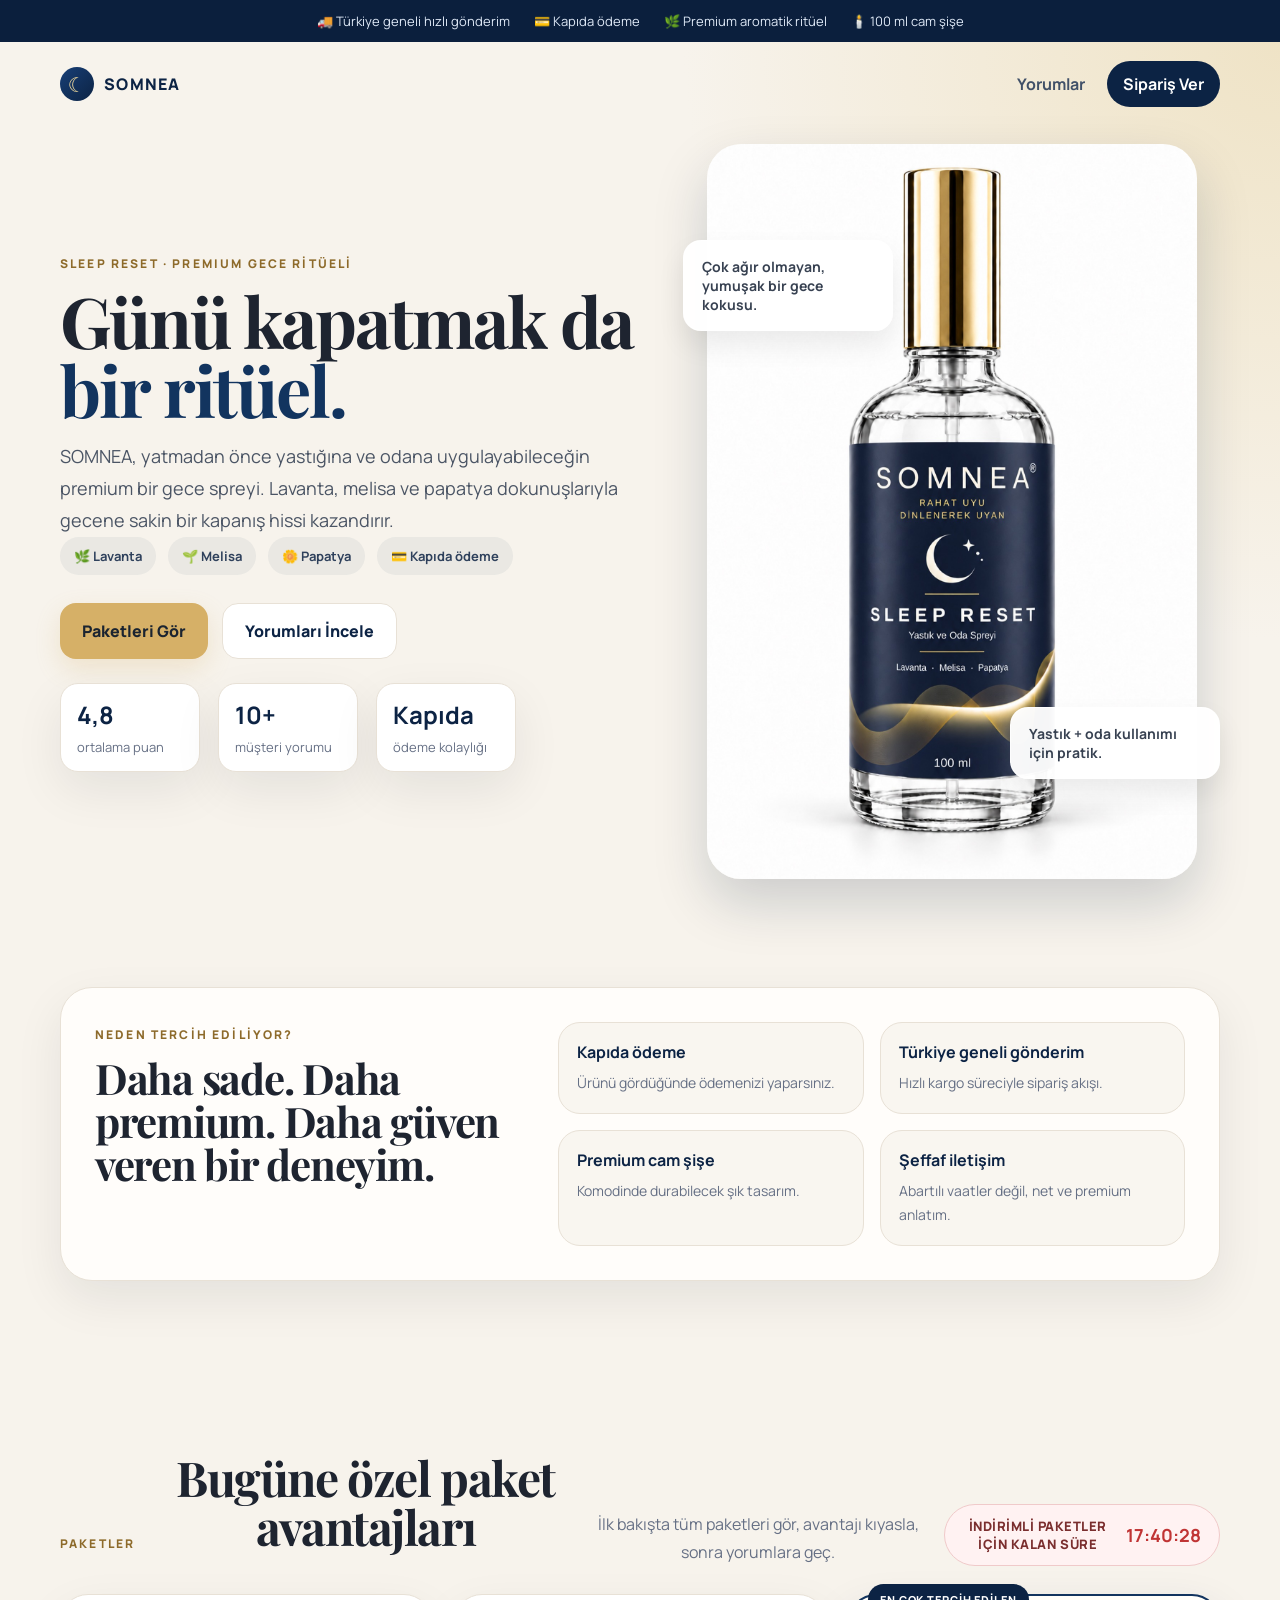
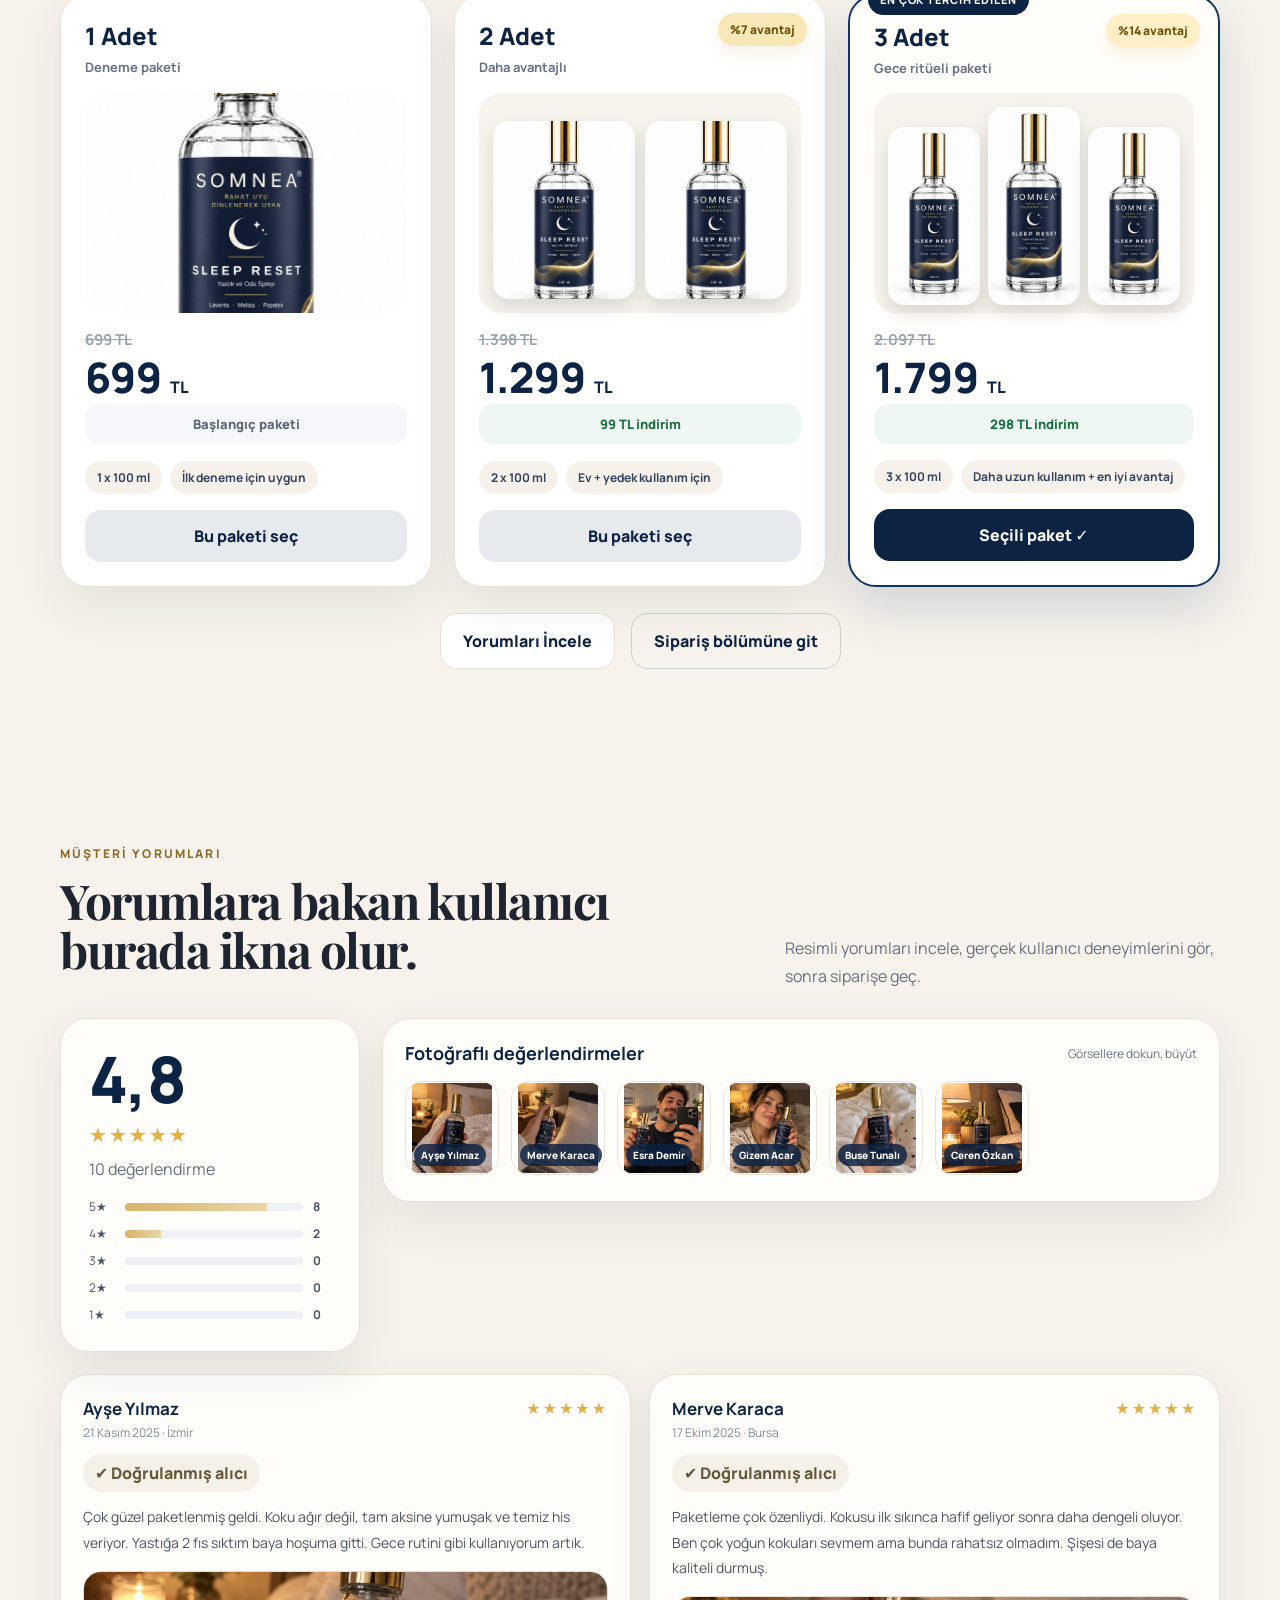
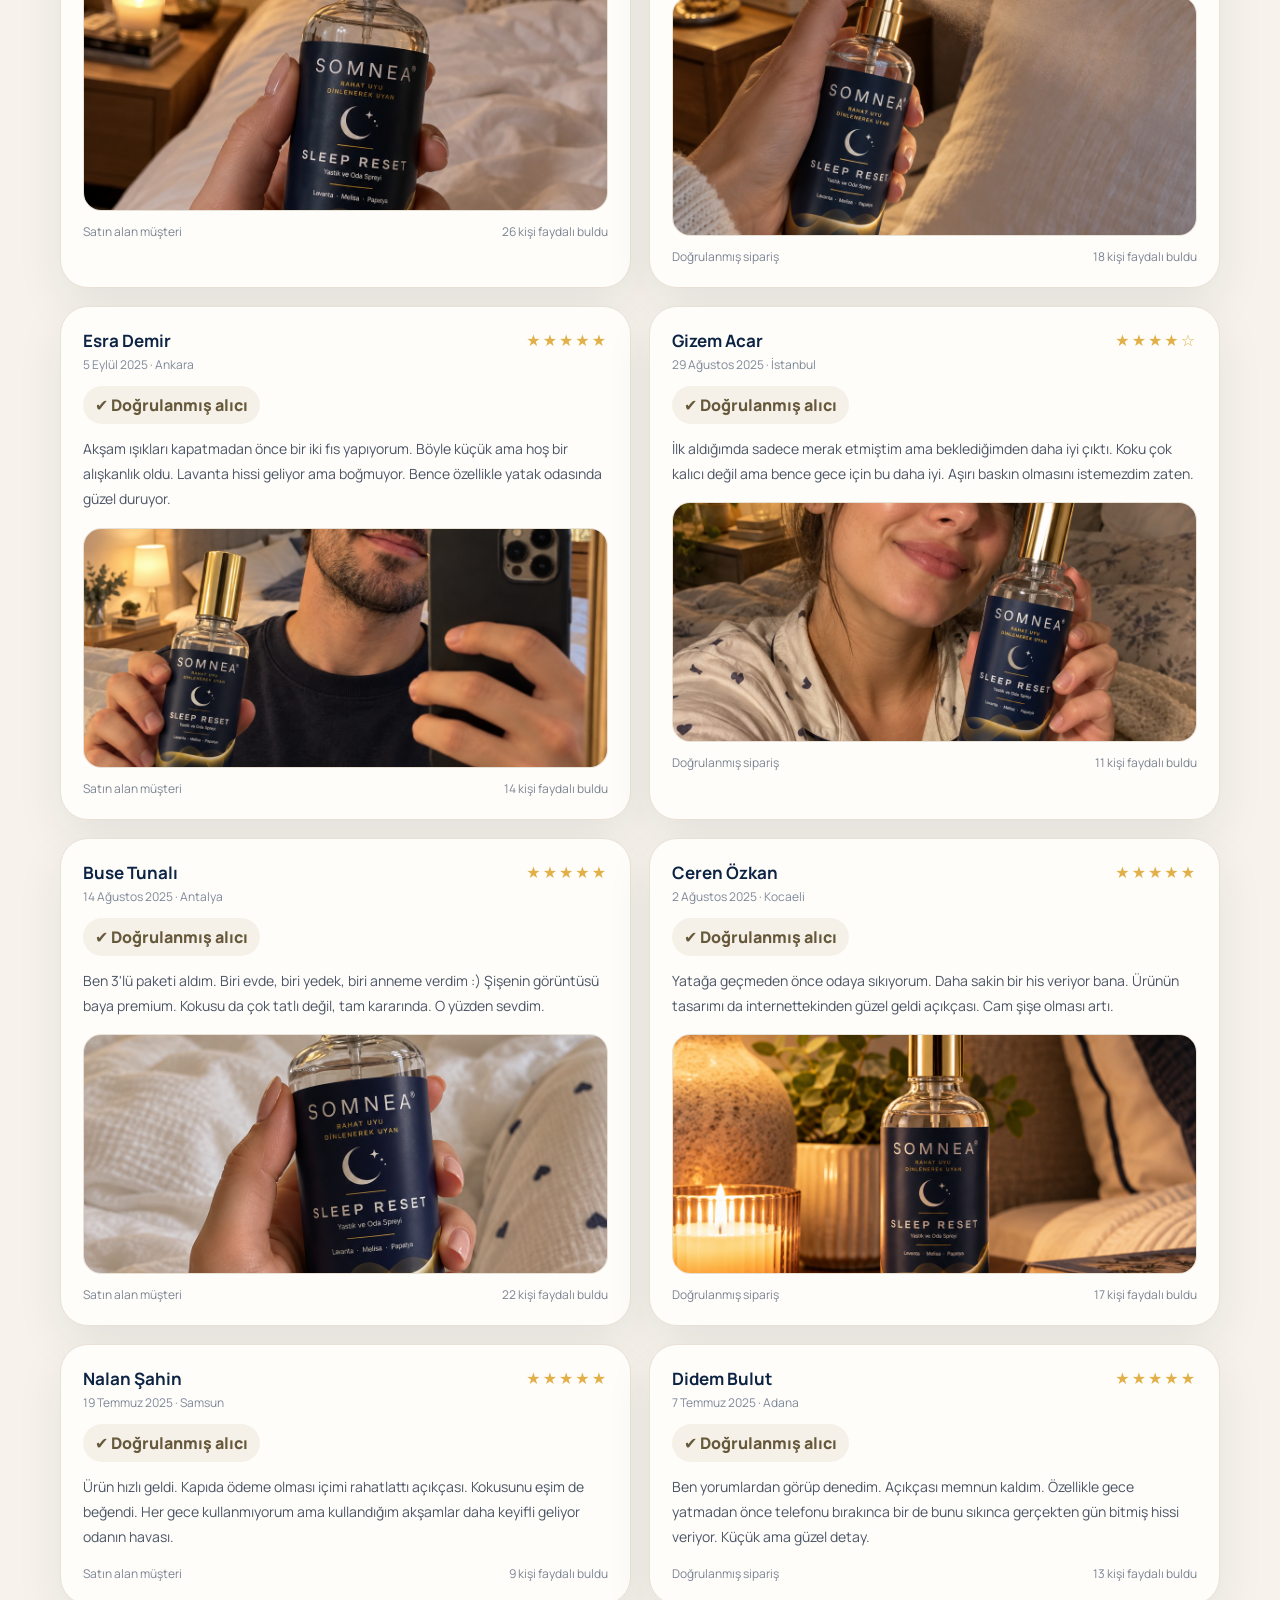
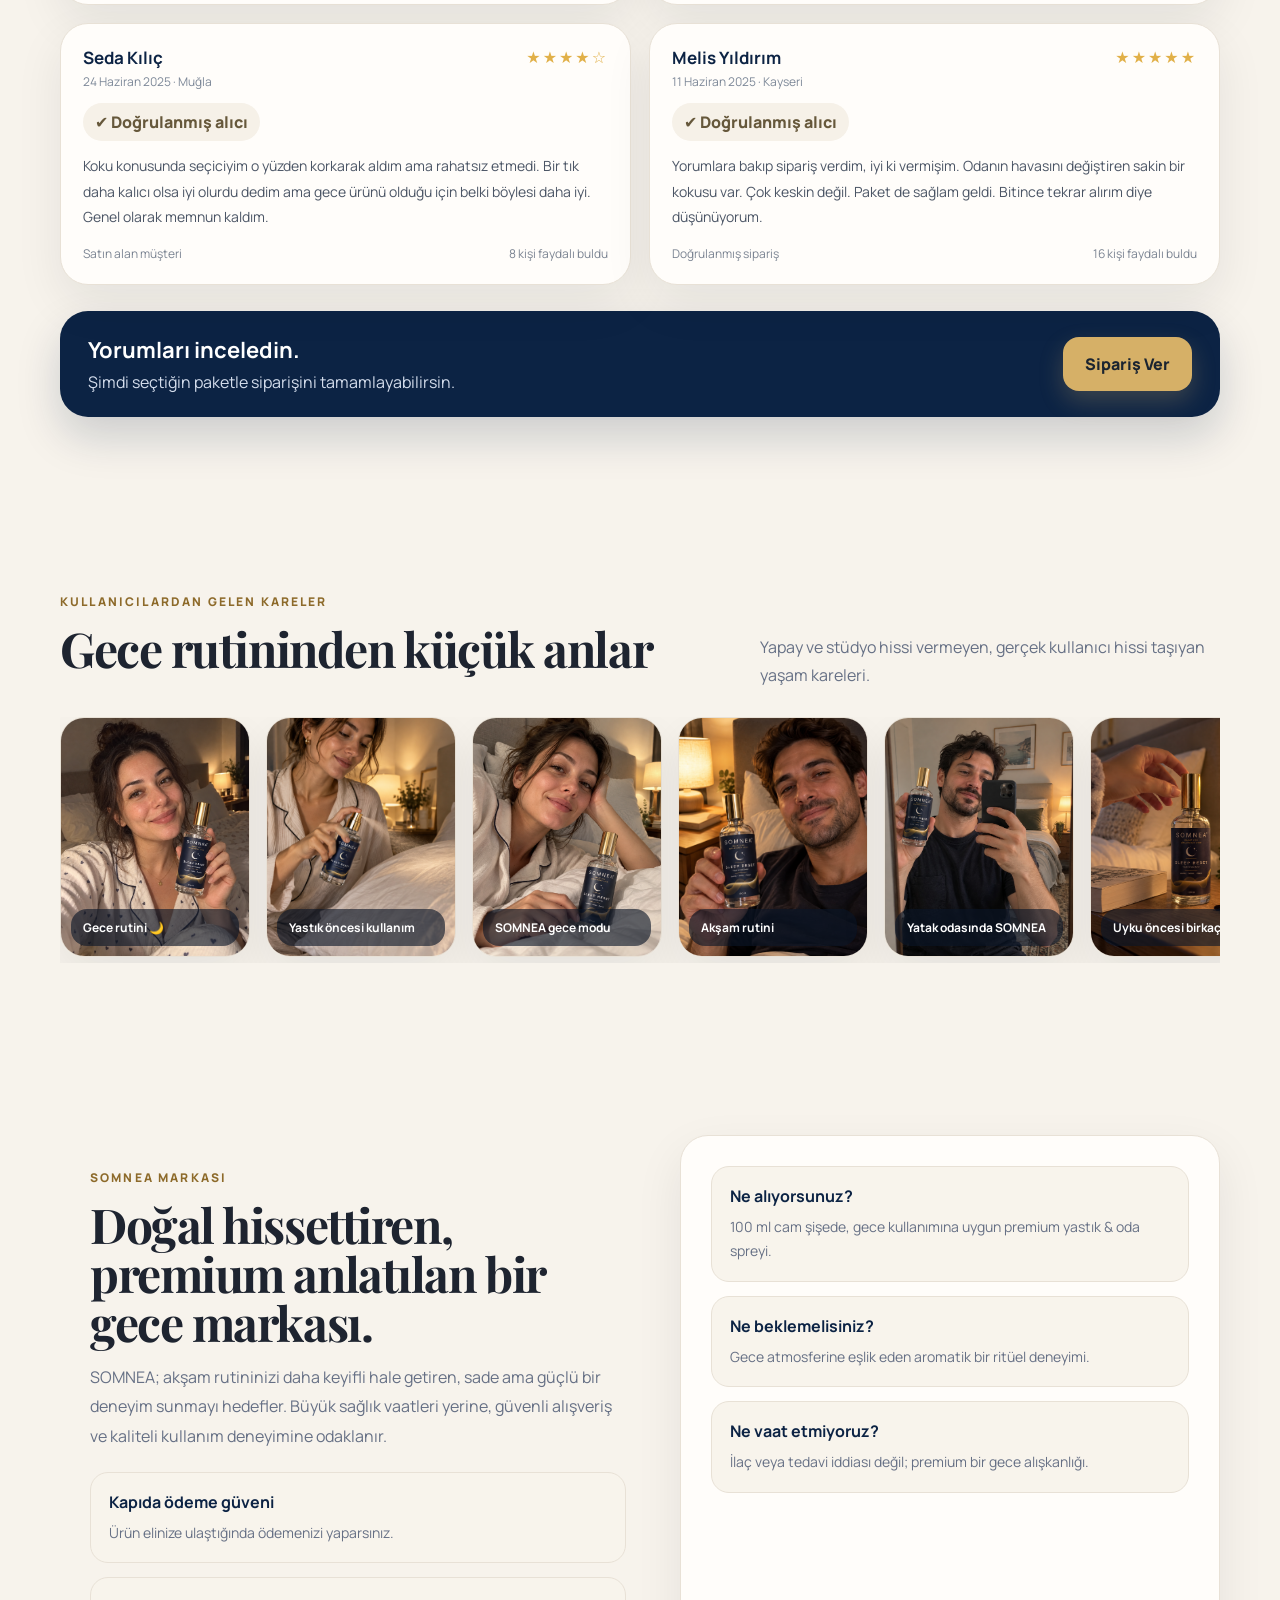
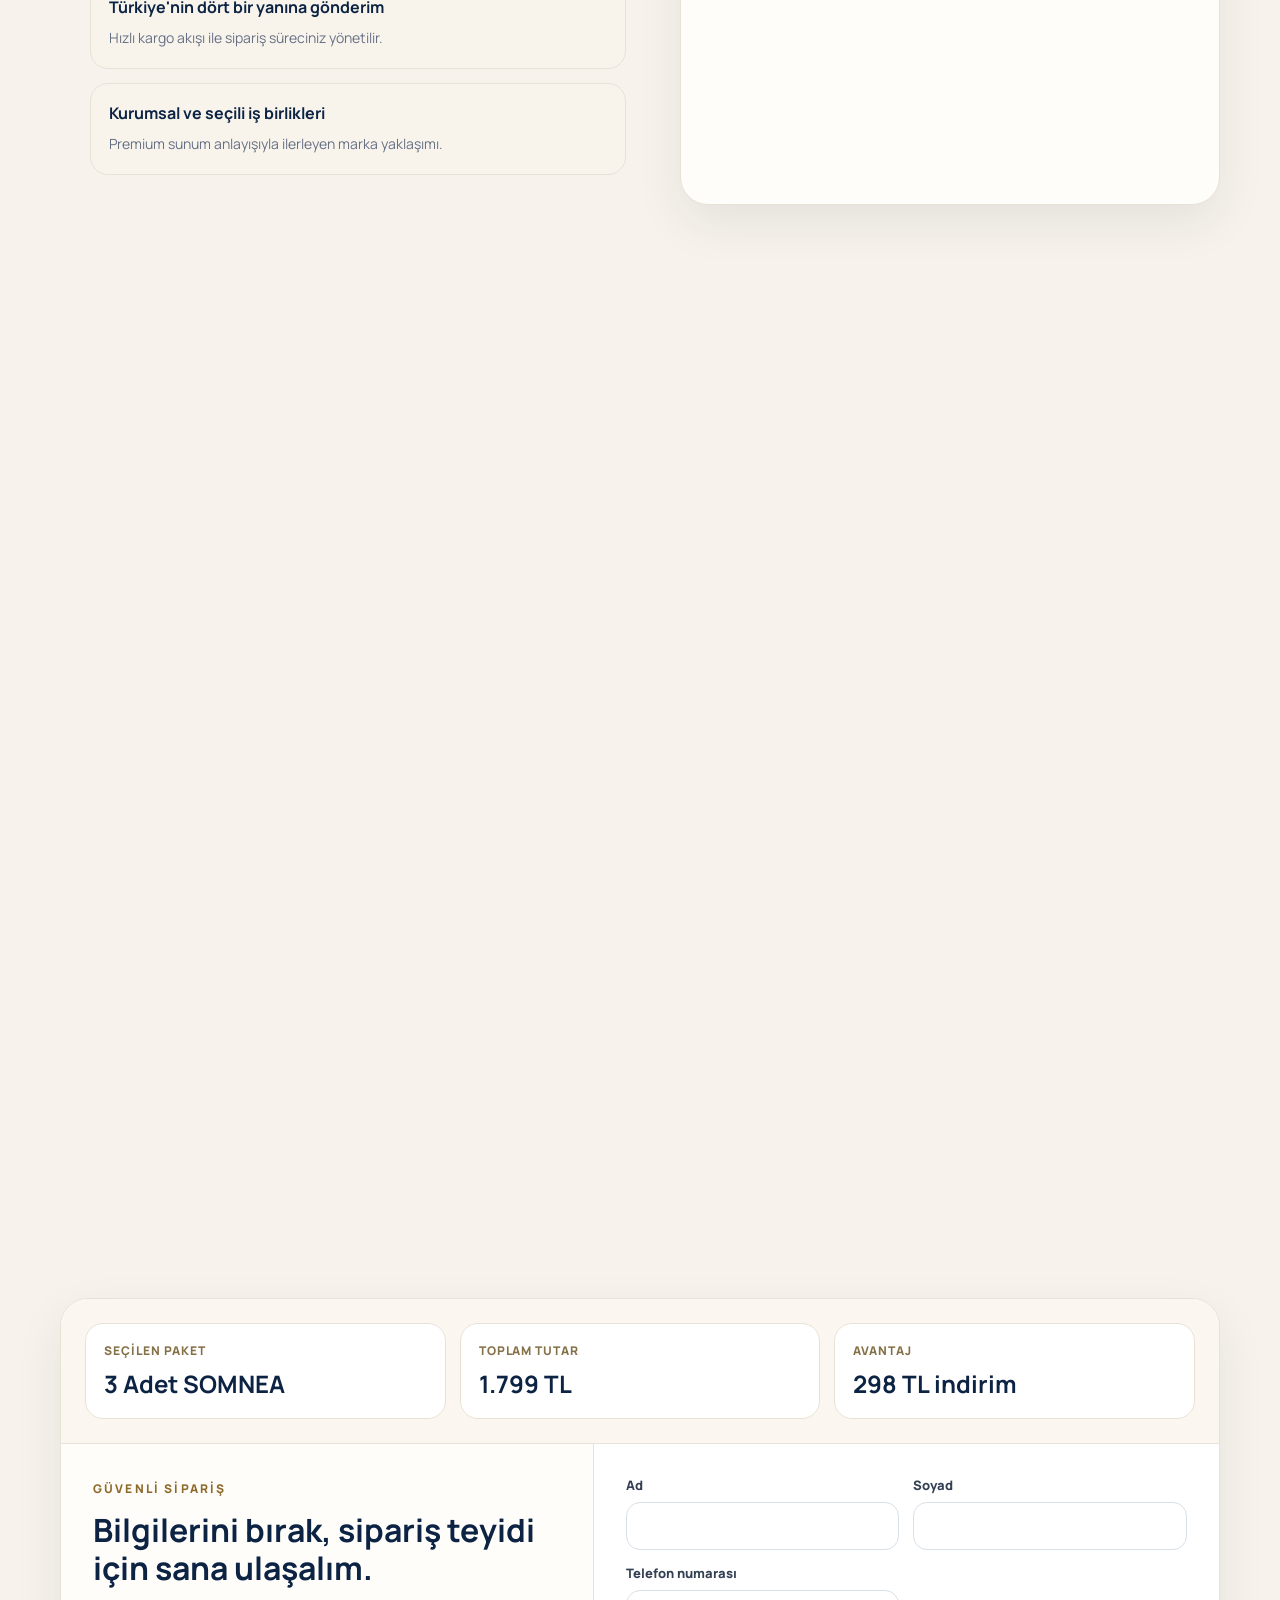
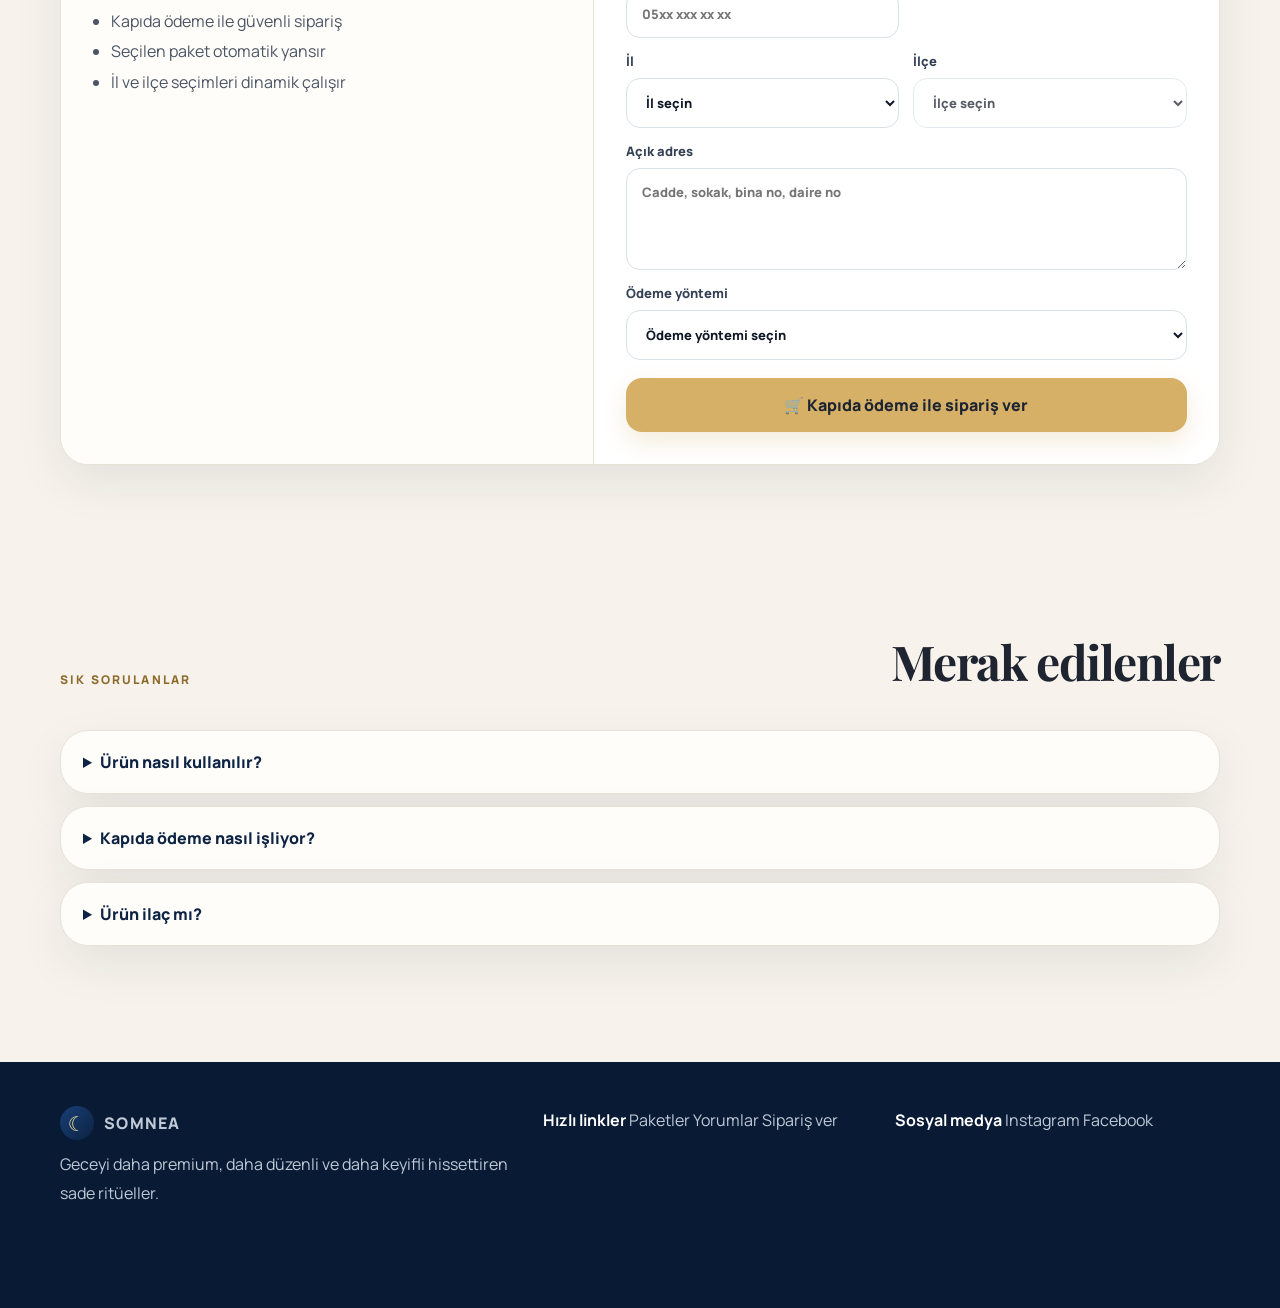
==== index.html @ 4c229760 "yeni2" ====
<!doctype html>
<html lang="tr">
<head>
  <meta charset="utf-8" />
  <meta name="viewport" content="width=device-width,initial-scale=1" />
  <title>SOMNEA Sleep Reset | Gece Ritüeli</title>
  <meta name="description" content="SOMNEA Sleep Reset — lavanta, melisa ve papatya notalarıyla premium yastık ve oda spreyi. Kapıda ödeme ile güvenli sipariş verin." />
  <meta property="og:title" content="SOMNEA Sleep Reset" />
  <meta property="og:description" content="Geceni kapatmanın yeni ritüeli." />
  <meta property="og:image" content="assets/images/brand/somnea-cover.png" />
  <link rel="preconnect" href="https://fonts.googleapis.com">
  <link rel="preconnect" href="https://fonts.gstatic.com" crossorigin>
  <link href="https://fonts.googleapis.com/css2?family=Manrope:wght@400;500;600;700;800&family=Playfair+Display:wght@600;700;800&display=swap" rel="stylesheet">
  <!-- Meta Pixel Code -->
  <script>
  !function(f,b,e,v,n,t,s)
  {if(f.fbq)return;n=f.fbq=function(){n.callMethod?
  n.callMethod.apply(n,arguments):n.queue.push(arguments)};
  if(!f._fbq)f._fbq=n;n.push=n;n.loaded=!0;n.version='2.0';
  n.queue=[];t=b.createElement(e);t.async=!0;
  t.src=v;s=b.getElementsByTagName(e)[0];
  s.parentNode.insertBefore(t,s)}(window, document,'script',
  'https://connect.facebook.net/en_US/fbevents.js');
  fbq('init', '1104899055337143');
  fbq('track', 'PageView');
  </script>
  <noscript><img height="1" width="1" style="display:none"
  src="https://www.facebook.com/tr?id=1104899055337143&ev=PageView&noscript=1"
  /></noscript>
  <!-- End Meta Pixel Code -->
  <link rel="stylesheet" href="assets/css/styles.css" />
  <script defer src="assets/js/config.js"></script>
  <script defer src="assets/js/app.js"></script>
</head>
<body>
  <div class="topbar">
    <span>🚚 Türkiye geneli hızlı gönderim</span>
    <span>💳 Kapıda ödeme</span>
    <span>🌿 Premium aromatik ritüel</span>
    <span>🕯️ 100 ml cam şişe</span>
  </div>

  <header class="hero" id="top">
    <nav class="nav wrap">
      <a class="brand" href="#top"><span class="brand-mark">☾</span>SOMNEA</a>
      <div class="nav-actions">
        <a href="#reviews">Yorumlar</a>
        <a href="#order">Sipariş Ver</a>
      </div>
    </nav>

    <div class="hero-grid wrap">
      <div class="hero-copy reveal">
        <div class="eyebrow">SLEEP RESET · PREMIUM GECE RİTÜELİ</div>
        <h1>Günü kapatmak da <span>bir ritüel.</span></h1>
        <p class="lead">SOMNEA, yatmadan önce yastığına ve odana uygulayabileceğin premium bir gece spreyi. Lavanta, melisa ve papatya dokunuşlarıyla gecene sakin bir kapanış hissi kazandırır.</p>

        <div class="hero-badges">
          <span>🌿 Lavanta</span>
          <span>🌱 Melisa</span>
          <span>🌼 Papatya</span>
          <span>💳 Kapıda ödeme</span>
        </div>

        <div class="hero-actions">
          <a class="btn" href="#packages">Paketleri Gör</a>
          <a class="btn btn-light" href="#reviews">Yorumları İncele</a>
        </div>

        <div class="hero-inline-proof">
          <div><strong id="heroRatingValue">4,9</strong><span>ortalama puan</span></div>
          <div><strong>10+</strong><span>müşteri yorumu</span></div>
          <div><strong>Kapıda</strong><span>ödeme kolaylığı</span></div>
        </div>
      </div>

      <div class="hero-visual reveal">
        <div class="hero-card note-1">Çok ağır olmayan, yumuşak bir gece kokusu.</div>
        <img src="assets/images/product/somnea-sleep-reset.jpg" alt="SOMNEA Sleep Reset şişesi" />
        <div class="hero-card note-2">Yastık + oda kullanımı için pratik.</div>
      </div>
    </div>
  </header>

  <main>
    <section class="section intro-strip">
      <div class="wrap intro-grid reveal">
        <div>
          <div class="eyebrow">NEDEN TERCİH EDİLİYOR?</div>
          <h2>Daha sade. Daha premium. Daha güven veren bir deneyim.</h2>
        </div>
        <div class="intro-points">
          <article><strong>Kapıda ödeme</strong><span>Ürünü gördüğünde ödemenizi yaparsınız.</span></article>
          <article><strong>Türkiye geneli gönderim</strong><span>Hızlı kargo süreciyle sipariş akışı.</span></article>
          <article><strong>Premium cam şişe</strong><span>Komodinde durabilecek şık tasarım.</span></article>
          <article><strong>Şeffaf iletişim</strong><span>Abartılı vaatler değil, net ve premium anlatım.</span></article>
        </div>
      </div>
    </section>

    <section class="section packages" id="packages">
      <div class="wrap section-head center reveal">
        <div class="eyebrow">PAKETLER</div>
        <h2>Bugüne özel paket avantajları</h2>
        <p>İlk bakışta tüm paketleri gör, avantajı kıyasla, sonra yorumlara geç.</p>
        <div class="countdown-banner">
          <span class="countdown-label">İndirimli paketler için kalan süre</span>
          <strong id="dealCountdown">23:59:59</strong>
        </div>
      </div>

      <div class="wrap package-grid">
        <button class="package-card reveal" data-package="single" type="button">
          <div class="package-topline">
            <span class="package-name">1 Adet</span>
            <span class="package-mini">Deneme paketi</span>
          </div>
          <img src="assets/images/product/somnea-sleep-reset.jpg" alt="1 adet SOMNEA" />
          <div class="pricing-block">
            <div class="old-price">699 TL</div>
            <div class="price">699 <small>TL</small></div>
            <div class="advantage neutral">Başlangıç paketi</div>
          </div>
          <div class="package-features">
            <span>1 x 100 ml</span>
            <span>İlk deneme için uygun</span>
          </div>
          <div class="select-label">Bu paketi seç</div>
        </button>

        <button class="package-card reveal" data-package="double" type="button">
          <div class="discount-badge">%7 avantaj</div>
          <div class="package-topline">
            <span class="package-name">2 Adet</span>
            <span class="package-mini">Daha avantajlı</span>
          </div>
          <div class="double-pack">
            <img src="assets/images/product/somnea-sleep-reset.jpg" alt="2 adet SOMNEA" />
            <img src="assets/images/product/somnea-sleep-reset.jpg" alt="2 adet SOMNEA" />
          </div>
          <div class="pricing-block">
            <div class="old-price">1.398 TL</div>
            <div class="price">1.299 <small>TL</small></div>
            <div class="advantage">99 TL indirim</div>
          </div>
          <div class="package-features">
            <span>2 x 100 ml</span>
            <span>Ev + yedek kullanım için</span>
          </div>
          <div class="select-label">Bu paketi seç</div>
        </button>

        <button class="package-card featured selected reveal" data-package="triple" type="button">
          <div class="badge">En çok tercih edilen</div>
          <div class="discount-badge strong">%14 avantaj</div>
          <div class="package-topline">
            <span class="package-name">3 Adet</span>
            <span class="package-mini">Gece ritüeli paketi</span>
          </div>
          <div class="triple-pack">
            <img src="assets/images/product/somnea-sleep-reset.jpg" alt="3 adet SOMNEA" />
            <img src="assets/images/product/somnea-sleep-reset.jpg" alt="3 adet SOMNEA" />
            <img src="assets/images/product/somnea-sleep-reset.jpg" alt="3 adet SOMNEA" />
          </div>
          <div class="pricing-block">
            <div class="old-price">2.097 TL</div>
            <div class="price">1.799 <small>TL</small></div>
            <div class="advantage">298 TL indirim</div>
          </div>
          <div class="package-features">
            <span>3 x 100 ml</span>
            <span>Daha uzun kullanım + en iyi avantaj</span>
          </div>
          <div class="select-label">Seçili paket ✓</div>
        </button>
      </div>

      <div class="wrap package-actions reveal">
        <a class="btn btn-light" href="#reviews">Yorumları İncele</a>
        <a class="btn btn-ghost" href="#order">Sipariş bölümüne git</a>
      </div>
    </section>

    <section class="section review-funnel" id="reviews">
      <div class="wrap section-head reveal">
        <div>
          <div class="eyebrow">MÜŞTERİ YORUMLARI</div>
          <h2>Yorumlara bakan kullanıcı burada ikna olur.</h2>
        </div>
        <p>Resimli yorumları incele, gerçek kullanıcı deneyimlerini gör, sonra siparişe geç.</p>
      </div>

      <div class="wrap review-summary reveal">
        <aside class="rating-box">
          <div class="rating-main" id="ratingNumber">4,9</div>
          <div class="stars large">★★★★★</div>
          <p id="ratingCount">10 değerlendirme</p>
          <div class="rating-bars" id="ratingBars"></div>
        </aside>

        <div class="photo-review-box">
          <div class="photo-head">
            <strong>Fotoğraflı değerlendirmeler</strong>
            <span>Görsellere dokun, büyüt</span>
          </div>
          <div class="review-thumb-strip" id="reviewThumbStrip"></div>
        </div>
      </div>

      <div class="wrap review-grid" id="reviewGrid"></div>

      <div class="wrap review-cta reveal">
        <div>
          <strong>Yorumları inceledin.</strong>
          <span>Şimdi seçtiğin paketle siparişini tamamlayabilirsin.</span>
        </div>
        <a class="btn" href="#order">Sipariş Ver</a>
      </div>
    </section>

    <section class="section ugc-section" id="ugc">
      <div class="wrap section-head reveal">
        <div>
          <div class="eyebrow">KULLANICILARDAN GELEN KARELER</div>
          <h2>Gece rutininden küçük anlar</h2>
        </div>
        <p>Yapay ve stüdyo hissi vermeyen, gerçek kullanıcı hissi taşıyan yaşam kareleri.</p>
      </div>

      <div class="wrap ugc-marquee reveal">
        <div class="ugc-track" id="ugcTrack"></div>
      </div>
    </section>

    <section class="section trust-brand" id="brand-story">
      <div class="wrap trust-grid">
        <div class="trust-copy reveal">
          <div class="eyebrow">SOMNEA MARKASI</div>
          <h2>Doğal hissettiren, premium anlatılan bir gece markası.</h2>
          <p>SOMNEA; akşam rutininizi daha keyifli hale getiren, sade ama güçlü bir deneyim sunmayı hedefler. Büyük sağlık vaatleri yerine, güvenli alışveriş ve kaliteli kullanım deneyimine odaklanır.</p>
          <div class="trust-list">
            <div><strong>Kapıda ödeme güveni</strong><span>Ürün elinize ulaştığında ödemenizi yaparsınız.</span></div>
            <div><strong>Türkiye'nin dört bir yanına gönderim</strong><span>Hızlı kargo akışı ile sipariş süreciniz yönetilir.</span></div>
            <div><strong>Kurumsal ve seçili iş birlikleri</strong><span>Premium sunum anlayışıyla ilerleyen marka yaklaşımı.</span></div>
          </div>
        </div>
        <div class="trust-card reveal">
          <div class="trust-bullet">
            <strong>Ne alıyorsunuz?</strong>
            <span>100 ml cam şişede, gece kullanımına uygun premium yastık & oda spreyi.</span>
          </div>
          <div class="trust-bullet">
            <strong>Ne beklemelisiniz?</strong>
            <span>Gece atmosferine eşlik eden aromatik bir ritüel deneyimi.</span>
          </div>
          <div class="trust-bullet">
            <strong>Ne vaat etmiyoruz?</strong>
            <span>İlaç veya tedavi iddiası değil; premium bir gece alışkanlığı.</span>
          </div>
        </div>
      </div>
    </section>

    <section class="section ingredients" id="product-info">
      <div class="wrap section-head reveal">
        <div>
          <div class="eyebrow">ÜRÜNÜ TANI</div>
          <h2>İçeriği, kullanımı ve ürün hissi</h2>
        </div>
        <p>Ürünü daha net anlatan sade, görselli ve güven verici bir bölüm.</p>
      </div>

      <div class="wrap ingredient-grid">
        <article class="ingredient-card reveal">
          <img src="assets/images/product/somnea-sleep-reset.jpg" alt="SOMNEA şişe" />
          <h3>Premium cam şişe</h3>
          <p>Komodinin üzerinde şık duran 100 ml tasarım. Hem kullanım hem görünüm olarak premium bir deneyim sunar.</p>
        </article>
        <article class="ingredient-card reveal">
          <div class="ingredient-items">
            <div><strong>Lavanta</strong><span>Gece atmosferine tanıdık aromatik dokunuş.</span></div>
            <div><strong>Melisa</strong><span>Yumuşak ve bitkisel koku karakteri.</span></div>
            <div><strong>Papatya</strong><span>Daha sakin ve zarif bir profil hissi.</span></div>
          </div>
        </article>
        <article class="ingredient-card reveal">
          <h3>Nasıl kullanılır?</h3>
          <ol class="usage-list">
            <li>Yatmadan birkaç dakika önce kullanın.</li>
            <li>Yastığınıza 1-2 fıs, odanıza birkaç fıs uygulayın.</li>
            <li>Bir gece ritüeli haline getirerek düzenli kullanın.</li>
          </ol>
          <div class="usage-note">İlaç değildir. Gece rutininizi destekleyen aromatik bir kullanım ürünüdür.</div>
        </article>
      </div>
    </section>

    <section class="section order-section" id="order">
      <div class="wrap section-head reveal center">
        <div class="eyebrow">KAPIDA ÖDEME SİPARİŞ</div>
        <h2>Şimdi siparişini tamamla</h2>
        <p>Seçtiğin paket otomatik işlenir. Formu doldur, biz sana ulaşıp sipariş teyidini tamamlayalım.</p>
      </div>

      <div class="wrap order-shell reveal">
        <div class="order-summary">
          <div>
            <span>Seçilen paket</span>
            <strong id="summaryPackage">3 Adet SOMNEA</strong>
          </div>
          <div>
            <span>Toplam tutar</span>
            <strong id="summaryTotal">1.799 TL</strong>
          </div>
          <div>
            <span>Avantaj</span>
            <strong id="summarySaving">298 TL indirim</strong>
          </div>
        </div>

        <div class="order-grid">
          <div class="order-copy">
            <div class="eyebrow">GÜVENLİ SİPARİŞ</div>
            <h3>Bilgilerini bırak, sipariş teyidi için sana ulaşalım.</h3>
            <ul>
              <li>Kapıda ödeme ile güvenli sipariş</li>
              <li>Seçilen paket otomatik yansır</li>
              <li>İl ve ilçe seçimleri dinamik çalışır</li>
            </ul>
          </div>

          <form class="order-form" name="somnea-order" id="orderForm">
            <input type="hidden" name="form-name" value="somnea-order">
            <p class="hidden"><label>Bu alanı doldurmayın <input name="bot-field"></label></p>
            <input type="hidden" name="paket" id="formPackage" value="3 Adet SOMNEA">
            <input type="hidden" name="tutar" id="formTotal" value="1799 TL">

            <div class="form-row">
              <label>Ad
                <input type="text" name="ad" required autocomplete="given-name" />
              </label>
              <label>Soyad
                <input type="text" name="soyad" required autocomplete="family-name" />
              </label>
            </div>

            <div class="form-row">
              <label>Telefon numarası
                <input type="tel" name="telefon" required placeholder="05xx xxx xx xx" autocomplete="tel" />
              </label>
            </div>

            <div class="form-row">
              <label>İl
                <select name="il" id="citySelect" required>
                  <option value="">İl seçin</option>
                </select>
              </label>
              <label>İlçe
                <select name="ilce" id="districtSelect" required disabled>
                  <option value="">İlçe seçin</option>
                </select>
              </label>
            </div>

            <label>Açık adres
              <textarea name="adres" id="addressField" rows="4" required placeholder="Cadde, sokak, bina no, daire no"></textarea>
            </label>

            <label>Ödeme yöntemi
              <select name="odeme" id="paymentMethod" required>
                <option value="">Ödeme yöntemi seçin</option>
                <option value="Kapıda Nakit">Kapıda Nakit</option>
              </select>
            </label>

            <button class="btn btn-submit" type="submit">🛒 Kapıda ödeme ile sipariş ver</button>
            <div id="orderMessage" hidden></div>
          </form>
        </div>
      </div>
    </section>

    <section class="section faq-section">
      <div class="wrap section-head center reveal">
        <div class="eyebrow">SIK SORULANLAR</div>
        <h2>Merak edilenler</h2>
      </div>
      <div class="wrap faq-list">
        <details class="reveal"><summary>Ürün nasıl kullanılır?</summary><p>Yatmadan birkaç dakika önce yastığınıza ve odanıza birkaç fıs uygulayabilirsiniz. Kullanım miktarını kendi konforunuza göre ayarlayabilirsiniz.</p></details>
        <details class="reveal"><summary>Kapıda ödeme nasıl işliyor?</summary><p>Sipariş formunu doldurduktan sonra teyit için sizinle iletişime geçilir. Kargonuz teslim edildiğinde ödemenizi kapıda yapabilirsiniz.</p></details>
        <details class="reveal"><summary>Ürün ilaç mı?</summary><p>Hayır. SOMNEA, gece rutininizi destekleyen aromatik bir kullanım ürünüdür; ilaç veya tedavi ürünü değildir.</p></details>
      </div>
    </section>
  </main>

  <footer>
    <div class="wrap footer-grid">
      <div>
        <a class="brand footer-brand" href="#top"><span class="brand-mark">☾</span>SOMNEA</a>
        <p>Geceyi daha premium, daha düzenli ve daha keyifli hissettiren sade ritüeller.</p>
      </div>
      <div>
        <strong>Hızlı linkler</strong>
        <a href="#packages">Paketler</a>
        <a href="#reviews">Yorumlar</a>
        <a href="#order">Sipariş ver</a>
      </div>
      <div>
        <strong>Sosyal medya</strong>
        <a id="instagramLink" href="#" target="_blank" rel="noopener">Instagram</a>
        <a id="facebookLink" href="#" target="_blank" rel="noopener">Facebook</a>
      </div>
    </div>
  </footer>

  <a class="sticky-order" href="#order">
    <div>
      <small id="stickyPackage">3’lü paket</small>
      <strong id="stickyPrice">1.799 TL</strong>
    </div>
    <span>Sipariş Ver</span>
  </a>

  <div class="lightbox" id="imageLightbox" hidden>
    <button class="lightbox-close" type="button" id="lightboxClose">×</button>
    <img id="lightboxImage" src="" alt="Yorum görseli" />
  </div>

  <div class="success-modal" id="successModal" hidden>
    <div class="success-card">
      <div class="success-icon">✓</div>
      <h3 id="successTitle">Tebrikler!</h3>
      <p id="successText">Siparişiniz alındı. En kısa sürede size ulaşıp sipariş teyidinizi yapacağız.</p>
      <button class="btn" type="button" id="successClose">Tamam</button>
    </div>
  </div>
</body>
</html>
---- assets/css/styles.css ----
:root{
  --bg:#f7f3ec;
  --surface:#fffdfa;
  --surface-2:#f1ece4;
  --card:#ffffff;
  --navy:#12345f;
  --navy-deep:#0c2344;
  --gold:#d6b067;
  --gold-soft:#eed8a6;
  --text:#1e2430;
  --muted:#667085;
  --line:#e8e1d6;
  --success:#1b6d3f;
  --danger:#c03434;
  --shadow:0 18px 48px rgba(16,24,40,.08);
  --radius:24px;
}
*{box-sizing:border-box}
html{scroll-behavior:smooth}
body{margin:0;font-family:Manrope,system-ui,-apple-system,sans-serif;background:var(--bg);color:var(--text);-webkit-font-smoothing:antialiased}
a{text-decoration:none;color:inherit}
img{max-width:100%;display:block}
button,input,select,textarea{font:inherit}
.wrap{width:min(1160px,calc(100% - 32px));margin:0 auto}
.section{padding:86px 0}
.center{text-align:center}
.eyebrow{display:inline-flex;align-items:center;gap:8px;font-size:12px;letter-spacing:.18em;text-transform:uppercase;font-weight:800;color:#8d6a2a;margin-bottom:14px}
h1,h2,h3{margin:0 0 16px}
h1{font-family:"Playfair Display",serif;font-size:70px;line-height:.98;letter-spacing:-.03em}
h2{font-family:"Playfair Display",serif;font-size:48px;line-height:1.02;letter-spacing:-.03em}
h3{font-size:24px;line-height:1.2}
p{margin:0}
.lead{font-size:18px;line-height:1.8;color:#4b5565;max-width:620px}
.topbar{background:#0b1f3d;color:#dfe9f7;padding:12px 18px;display:flex;justify-content:center;gap:24px;flex-wrap:wrap;font-size:13px}
.nav{display:flex;align-items:center;justify-content:space-between;height:84px}
.brand{display:flex;align-items:center;gap:10px;font-weight:900;letter-spacing:.08em;color:var(--navy-deep)}
.brand-mark{display:grid;place-items:center;width:34px;height:34px;border-radius:999px;background:linear-gradient(135deg,#183f76,#0c2344);color:#f5dd9d;font-size:20px}
.nav-actions{display:flex;align-items:center;gap:22px;font-weight:700;color:#405068}
.nav-actions a:last-child{padding:12px 16px;border-radius:999px;background:var(--navy-deep);color:#fff}
.hero{padding-bottom:32px;background:radial-gradient(circle at top right,#efe3c6 0,#f7f3ec 38%,#f7f3ec 100%)}
.hero-grid{display:grid;grid-template-columns:1.04fr .96fr;align-items:center;gap:42px;min-height:calc(100vh - 124px);padding:18px 0 40px}
.hero-copy h1 span{color:var(--navy)}
.hero-badges,.hero-inline-proof,.trust-inline,.package-features,.intro-points,.trust-list{display:flex;flex-wrap:wrap;gap:12px}
.hero-badges span,.package-features span{padding:10px 14px;border-radius:999px;background:rgba(18,52,95,.06);color:#2f415c;font-size:13px;font-weight:700}
.hero-actions{display:flex;gap:14px;margin:28px 0 24px;flex-wrap:wrap}
.btn{display:inline-flex;justify-content:center;align-items:center;gap:8px;border:none;border-radius:16px;background:var(--gold);color:#1b2430;font-weight:800;padding:16px 22px;cursor:pointer;box-shadow:0 10px 24px rgba(214,176,103,.24);transition:.25s transform,.25s box-shadow}
.btn:hover{transform:translateY(-1px);box-shadow:0 14px 28px rgba(214,176,103,.28)}
.btn-light{background:#fff;color:var(--navy-deep);border:1px solid var(--line);box-shadow:none}
.btn-ghost{background:transparent;border:1px solid rgba(18,52,95,.18);box-shadow:none;color:var(--navy-deep)}
.hero-inline-proof{gap:18px}
.hero-inline-proof>div{background:#fff;border:1px solid var(--line);border-radius:18px;padding:14px 16px;min-width:140px;box-shadow:var(--shadow)}
.hero-inline-proof strong{display:block;font-size:24px;color:var(--navy-deep);margin-bottom:4px}
.hero-inline-proof span{font-size:13px;color:var(--muted)}
.hero-visual{position:relative;display:grid;place-items:center;min-height:660px}
.hero-visual img{width:100%;max-width:490px;border-radius:34px;box-shadow:0 24px 54px rgba(11,31,61,.18);object-fit:cover}
.hero-card{position:absolute;max-width:210px;padding:16px 18px;border-radius:18px;background:rgba(255,255,255,.96);border:1px solid rgba(255,255,255,.72);box-shadow:0 14px 28px rgba(0,0,0,.08);font-size:14px;font-weight:700;color:#374151}
.note-1{left:0;top:96px}.note-2{right:0;bottom:100px}
.intro-strip{padding-top:36px}
.intro-grid{display:grid;grid-template-columns:.82fr 1.18fr;gap:28px;align-items:start;background:var(--surface);border:1px solid var(--line);border-radius:32px;padding:34px;box-shadow:var(--shadow)}
.intro-grid h2{font-size:42px}
.intro-points{gap:16px}
.intro-points article{flex:1 1 220px;background:#f9f6f0;border:1px solid var(--line);border-radius:22px;padding:18px}
.intro-points strong{display:block;margin-bottom:8px;color:var(--navy-deep)}
.intro-points span{font-size:14px;line-height:1.7;color:var(--muted)}
.section-head{display:flex;justify-content:space-between;gap:24px;align-items:end;margin-bottom:28px}.section-head p{max-width:460px;color:var(--muted);line-height:1.75}
.countdown-banner{margin-top:16px;display:inline-flex;align-items:center;gap:14px;padding:12px 18px;border-radius:999px;background:#fff2f2;border:1px solid #f0caca}
.countdown-label{font-size:13px;font-weight:800;color:#7a2e2e;text-transform:uppercase;letter-spacing:.04em}
#dealCountdown{font-size:18px;color:var(--danger)}
.package-grid{display:grid;grid-template-columns:repeat(3,1fr);gap:22px}
.package-card{position:relative;background:var(--card);border:1px solid var(--line);border-radius:28px;padding:24px;text-align:left;box-shadow:var(--shadow);cursor:pointer;transition:.25s transform,.25s border-color,.25s box-shadow;display:grid;gap:16px}
.package-card:hover{transform:translateY(-3px)}
.package-card.selected{border:2px solid var(--navy);box-shadow:0 22px 48px rgba(18,52,95,.16)}
.package-card.featured{background:linear-gradient(180deg,#fffefa,#ffffff)}
.badge{position:absolute;left:18px;top:-12px;background:var(--navy-deep);color:#fff;border-radius:999px;padding:8px 12px;font-size:11px;font-weight:800;text-transform:uppercase;letter-spacing:.08em}
.discount-badge{position:absolute;right:18px;top:18px;background:#f8e8b8;color:#6a4d09;border-radius:999px;padding:8px 12px;font-size:12px;font-weight:800;box-shadow:0 8px 18px rgba(214,176,103,.18)}
.discount-badge.strong{background:#ffefc6;color:#6e4f08}
.package-topline{display:grid;gap:6px;padding-right:88px}
.package-name{font-size:24px;font-weight:900;color:var(--navy-deep)}
.package-mini{font-size:13px;color:var(--muted);font-weight:700}
.package-card img{width:100%;height:220px;object-fit:cover;border-radius:22px;background:#eef1f5}
.double-pack,.triple-pack{display:grid;align-items:end;justify-items:center;background:#f7f4ee;border-radius:22px;padding:14px;height:220px}
.double-pack{grid-template-columns:repeat(2,1fr);gap:10px}
.triple-pack{grid-template-columns:repeat(3,1fr);gap:8px}
.double-pack img,.triple-pack img{height:178px;width:100%;object-fit:cover;border-radius:16px;box-shadow:0 8px 18px rgba(0,0,0,.12)}
.triple-pack img:nth-child(2){height:198px}
.pricing-block{display:grid;gap:6px}
.old-price{font-size:15px;color:#98a2b3;text-decoration:line-through;font-weight:700}
.price{font-size:42px;font-weight:900;color:var(--navy-deep);line-height:1}
.price small{font-size:16px}
.advantage{display:inline-flex;justify-content:center;align-items:center;min-height:40px;padding:10px 12px;border-radius:14px;background:#eef7f1;color:var(--success);font-weight:800;font-size:13px}
.advantage.neutral{background:#f5f7fa;color:#5b6574}
.package-features{gap:8px}
.package-features span{padding:8px 12px;background:#f6f2eb;border-radius:999px;font-size:12px}
.select-label{display:flex;justify-content:center;align-items:center;min-height:52px;border-radius:16px;background:#0f28501a;color:var(--navy-deep);font-weight:900}
.package-card.selected .select-label{background:var(--navy-deep);color:#fff}
.package-actions{display:flex;justify-content:center;gap:16px;margin-top:26px;flex-wrap:wrap}
.review-summary{display:grid;grid-template-columns:300px 1fr;gap:22px;align-items:start;margin-bottom:22px}
.rating-box,.photo-review-box,.review-card,.trust-card,.ingredient-card,.order-shell,.faq-list details{background:var(--surface);border:1px solid var(--line);border-radius:28px;box-shadow:var(--shadow)}
.rating-box{padding:28px;position:sticky;top:20px}.rating-main{font-size:64px;font-weight:900;line-height:1;color:var(--navy-deep);margin-bottom:10px}.stars{color:#e1b048;letter-spacing:2px}.stars.large{font-size:20px}.rating-box p{color:var(--muted);margin:10px 0 18px}.rating-bars{display:grid;gap:10px}.bar-row{display:grid;grid-template-columns:26px 1fr 18px;gap:10px;align-items:center;font-size:12px;color:#485568}.bar-track{height:8px;background:#eef1f5;border-radius:999px;overflow:hidden}.bar-fill{height:100%;background:linear-gradient(90deg,#d8b36a,#ebd6a8)}
.photo-review-box{padding:22px}.photo-head{display:flex;justify-content:space-between;gap:12px;align-items:center;margin-bottom:16px}.photo-head strong{font-size:18px;color:var(--navy-deep)}.photo-head span{font-size:12px;color:var(--muted)}
.review-thumb-strip{display:flex;gap:12px;overflow:auto;padding-bottom:4px;scrollbar-width:none}.review-thumb-strip::-webkit-scrollbar{display:none}
.review-thumb{min-width:94px;width:94px;height:94px;border-radius:18px;overflow:hidden;border:1px solid var(--line);cursor:pointer;position:relative;flex:none;background:#fff}.review-thumb img{width:100%;height:100%;object-fit:cover}.review-thumb span{position:absolute;left:8px;bottom:8px;background:rgba(12,35,68,.82);color:#fff;padding:4px 7px;border-radius:999px;font-size:10px;font-weight:800}
.review-grid{display:grid;grid-template-columns:repeat(2,1fr);gap:18px}
.review-card{padding:22px}.review-head{display:flex;justify-content:space-between;gap:12px;align-items:start;margin-bottom:12px}.review-meta strong{display:block;font-size:17px;color:var(--navy-deep)}.review-meta span{font-size:12px;color:#7d8898}.review-text{line-height:1.8;color:#4b5565;font-size:14px;margin:12px 0 16px}.review-image{width:100%;height:240px;object-fit:cover;border-radius:18px;cursor:pointer;border:1px solid var(--line);background:#f0f2f5}.review-footer{display:flex;justify-content:space-between;align-items:center;gap:10px;margin-top:12px;font-size:12px;color:#7b8492}.review-badge{display:inline-flex;align-items:center;gap:6px;padding:8px 12px;border-radius:999px;background:#f6f1e8;font-weight:800;color:#66583b}
.review-cta{margin-top:26px;background:var(--navy-deep);color:#fff;border-radius:28px;padding:24px 28px;display:flex;align-items:center;justify-content:space-between;gap:20px;box-shadow:0 20px 44px rgba(12,35,68,.18)}
.review-cta strong{display:block;font-size:22px;margin-bottom:6px}.review-cta span{color:#d4ddec}
.ugc-marquee{overflow:hidden}.ugc-track{display:flex;gap:16px;overflow:auto;scrollbar-width:none;padding-bottom:6px}.ugc-track::-webkit-scrollbar{display:none}.ugc-item{min-width:190px;width:190px;height:240px;border-radius:24px;overflow:hidden;border:1px solid var(--line);position:relative;flex:none;box-shadow:var(--shadow)}.ugc-item img{width:100%;height:100%;object-fit:cover}.ugc-item .ugc-caption{position:absolute;left:10px;right:10px;bottom:10px;padding:10px 12px;border-radius:16px;background:rgba(10,21,39,.62);color:#fff;font-size:12px;font-weight:700}
.trust-grid{display:grid;grid-template-columns:1.05fr .95fr;gap:24px;align-items:stretch}.trust-copy,.trust-card{padding:30px}.trust-copy p{color:var(--muted);line-height:1.85;margin-bottom:20px}.trust-list{display:grid;gap:14px}.trust-list>div,.trust-bullet{padding:18px;border-radius:18px;background:#f8f4ec;border:1px solid var(--line)}.trust-list strong,.trust-bullet strong{display:block;margin-bottom:8px;color:var(--navy-deep)}.trust-list span,.trust-bullet span{font-size:14px;line-height:1.7;color:var(--muted)}.trust-card{display:grid;gap:14px;align-content:start}
.ingredient-grid{display:grid;grid-template-columns:repeat(3,1fr);gap:20px}.ingredient-card{padding:24px}.ingredient-card img{width:100%;height:280px;object-fit:cover;border-radius:22px;margin-bottom:18px}.ingredient-card p{color:var(--muted);line-height:1.8}.ingredient-items{display:grid;gap:14px}.ingredient-items div,.usage-list,.usage-note{background:#f8f4ec;border:1px solid var(--line);border-radius:18px;padding:16px}.ingredient-items strong{display:block;color:var(--navy-deep);margin-bottom:6px}.ingredient-items span,.usage-note{font-size:14px;line-height:1.7;color:var(--muted)}.usage-list{margin:0;padding-left:22px}.usage-list li{margin:0 0 12px;color:#4b5565;line-height:1.7}.usage-list li:last-child{margin-bottom:0}
.order-shell{padding:0;overflow:hidden}.order-summary{display:grid;grid-template-columns:repeat(3,1fr);gap:14px;padding:24px;background:#fbf7f0;border-bottom:1px solid var(--line)}.order-summary div{background:#fff;border:1px solid var(--line);border-radius:18px;padding:18px}.order-summary span{display:block;font-size:12px;font-weight:800;text-transform:uppercase;letter-spacing:.08em;color:#857148;margin-bottom:8px}.order-summary strong{font-size:24px;color:var(--navy-deep)}
.order-grid{display:grid;grid-template-columns:.92fr 1.08fr;gap:0}.order-copy{padding:32px;border-right:1px solid var(--line);background:#fffdf9}.order-copy h3{font-size:32px;color:var(--navy-deep)}.order-copy ul{margin:18px 0 0;padding-left:18px;color:#4b5565;line-height:1.9}.order-form{display:grid;gap:14px;padding:32px;background:#fff}.order-form label{display:grid;gap:8px;font-size:13px;font-weight:800;color:#344054}.form-row{display:grid;grid-template-columns:1fr 1fr;gap:14px}input,select,textarea{width:100%;border:1px solid #d8e0e8;border-radius:14px;padding:14px 15px;background:#fff;color:#101828;outline:none}input:focus,select:focus,textarea:focus{border-color:#7d96ba;box-shadow:0 0 0 4px rgba(18,52,95,.08)}textarea{resize:vertical}.btn-submit{width:100%;font-size:16px;margin-top:4px}
#orderMessage{font-weight:800;border-radius:16px;padding:14px 16px;line-height:1.5}
.faq-list{display:grid;gap:12px}.faq-list details{padding:20px 22px}.faq-list summary{cursor:pointer;font-weight:900;color:var(--navy-deep)}.faq-list p{margin-top:14px;color:var(--muted);line-height:1.8}
footer{background:#091a34;color:#dce4ef;padding:44px 0 100px;margin-top:30px}.footer-grid{display:grid;grid-template-columns:1.4fr 1fr 1fr;gap:28px}.footer-brand{color:#fff;margin-bottom:10px}.footer-grid strong{color:#fff}.footer-grid p,.footer-grid a{color:#c0cad7;line-height:1.8}
.sticky-order{display:none;position:fixed;left:12px;right:12px;bottom:12px;z-index:30;border-radius:18px;background:rgba(9,26,52,.94);color:#fff;padding:12px 14px;justify-content:space-between;align-items:center;gap:16px;box-shadow:0 20px 44px rgba(0,0,0,.28)}.sticky-order small{display:block;color:#c7d2e2}.sticky-order strong{font-size:16px}
.lightbox,.success-modal{position:fixed;inset:0;display:grid;place-items:center;background:rgba(6,15,28,.78);z-index:50;padding:20px}.lightbox[hidden],.success-modal[hidden]{display:none}.lightbox img{max-width:min(94vw,720px);max-height:86vh;border-radius:22px;box-shadow:0 22px 60px rgba(0,0,0,.38)}.lightbox-close{position:absolute;top:20px;right:20px;width:44px;height:44px;border-radius:999px;border:none;background:#fff;color:#0b1f3d;font-size:28px;cursor:pointer}
.success-card{width:min(92vw,480px);background:#fff;border-radius:28px;padding:32px;text-align:center;box-shadow:0 24px 64px rgba(0,0,0,.18)}.success-icon{width:72px;height:72px;border-radius:999px;background:#e9f7ee;color:var(--success);display:grid;place-items:center;font-size:34px;font-weight:900;margin:0 auto 18px}.success-card h3{font-size:30px;color:var(--navy-deep);margin-bottom:10px}.success-card p{color:var(--muted);line-height:1.8;margin-bottom:22px}
.hidden{display:none}.reveal{opacity:0;transform:translateY(24px);transition:opacity .7s ease,transform .7s ease}.reveal.visible{opacity:1;transform:none}
@media(max-width:1024px){h1{font-size:58px}h2{font-size:42px}.hero-grid,.intro-grid,.trust-grid,.ingredient-grid,.order-grid,.review-summary{grid-template-columns:1fr}.package-grid{grid-template-columns:1fr 1fr}.order-copy{border-right:none;border-bottom:1px solid var(--line)}.footer-grid{grid-template-columns:1fr 1fr}.rating-box{position:static}}
@media(max-width:760px){.section{padding:72px 0}.topbar{justify-content:flex-start;overflow:auto;white-space:nowrap;gap:18px}.nav{height:72px}.nav-actions a:first-child{display:none}.hero-grid{min-height:auto;padding-top:10px}.hero-copy h1{font-size:46px}.lead{font-size:16px}.hero-actions{display:grid}.hero-inline-proof{display:grid;grid-template-columns:1fr 1fr}.hero-visual{min-height:420px}.hero-visual img{max-width:320px}.note-1,.note-2{position:absolute;max-width:160px;font-size:12px}.note-1{left:4px;top:32px}.note-2{right:4px;bottom:24px}.intro-grid{padding:24px}.section-head{display:block}.section-head p{margin-top:10px;max-width:none}.countdown-banner{display:flex;flex-direction:column;align-items:flex-start;border-radius:20px}.package-grid,.review-grid,.ingredient-grid,.footer-grid{grid-template-columns:1fr}.package-grid{gap:18px}.review-cta{display:grid;padding:22px}.order-summary,.form-row{grid-template-columns:1fr}.review-thumb{min-width:86px;width:86px;height:86px}.review-image{height:220px}.order-copy,.order-form{padding:24px}.sticky-order{display:flex}.footer-grid{gap:18px}}
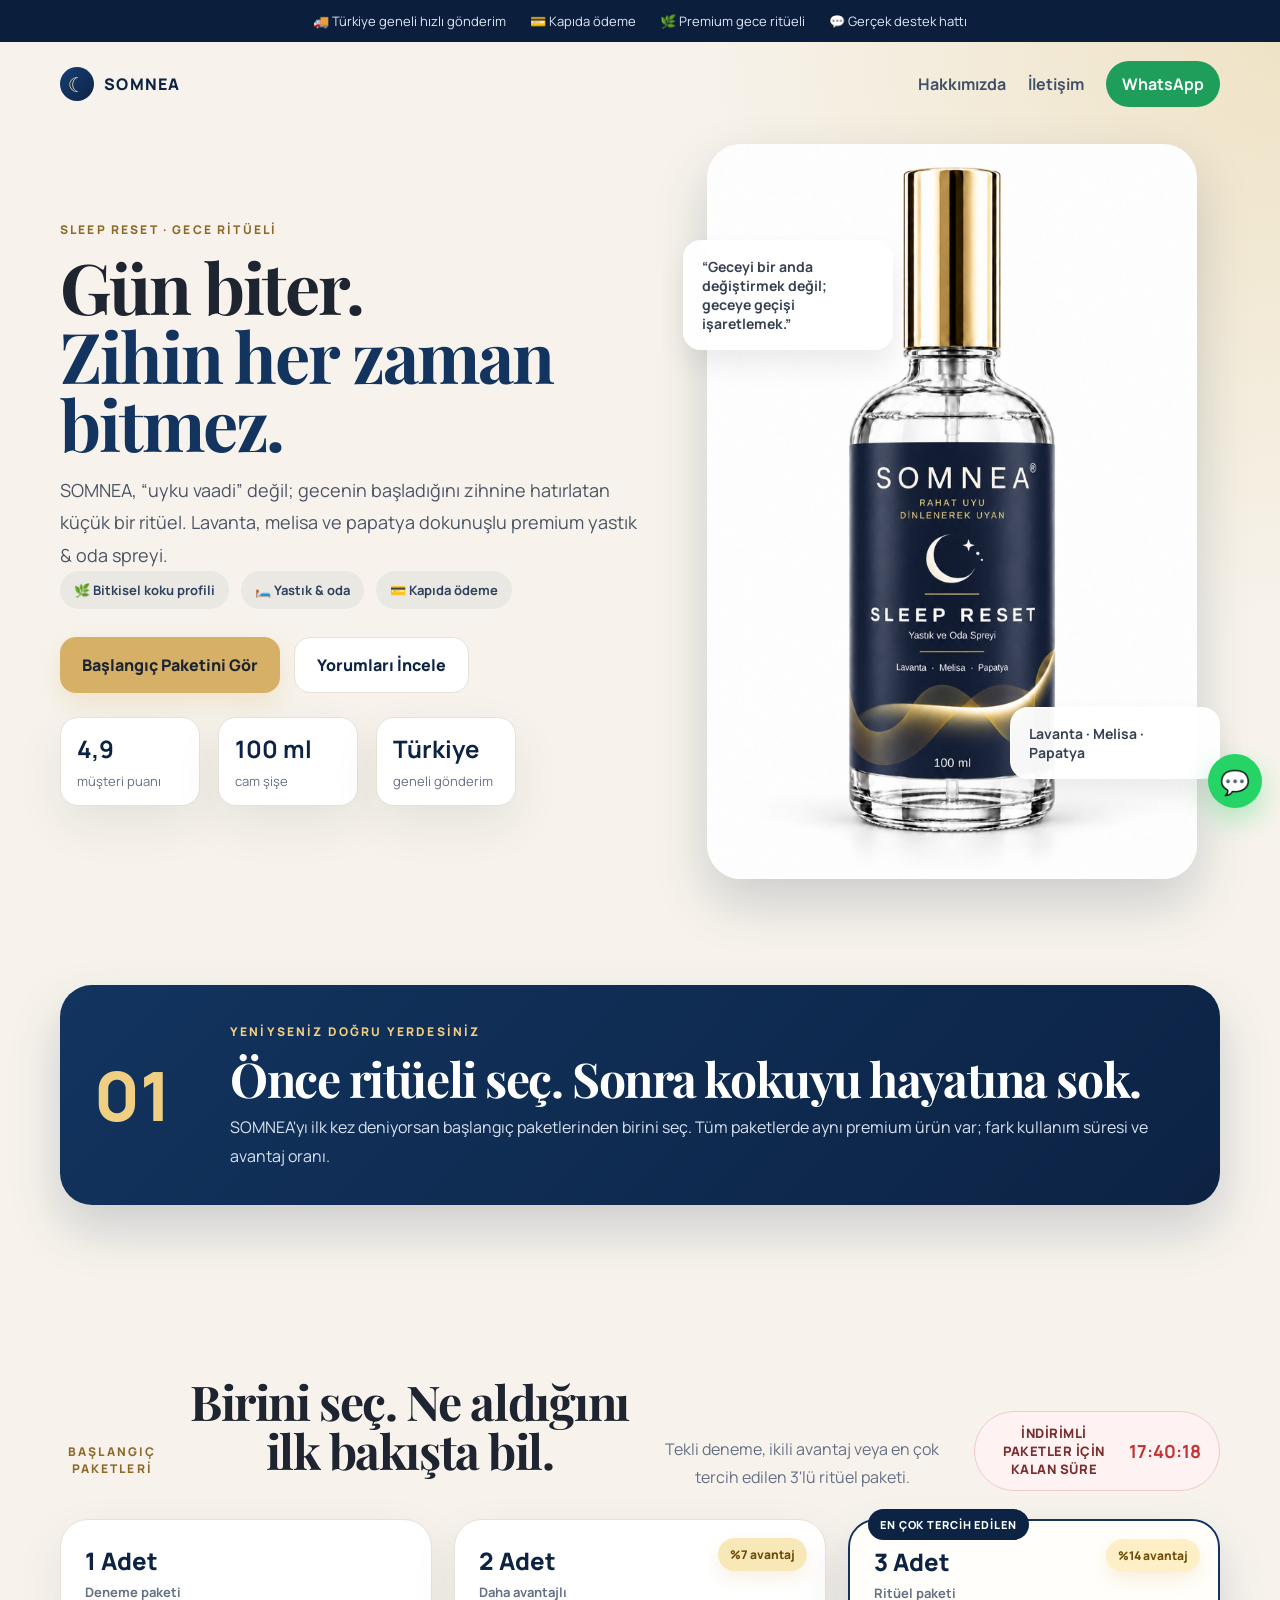
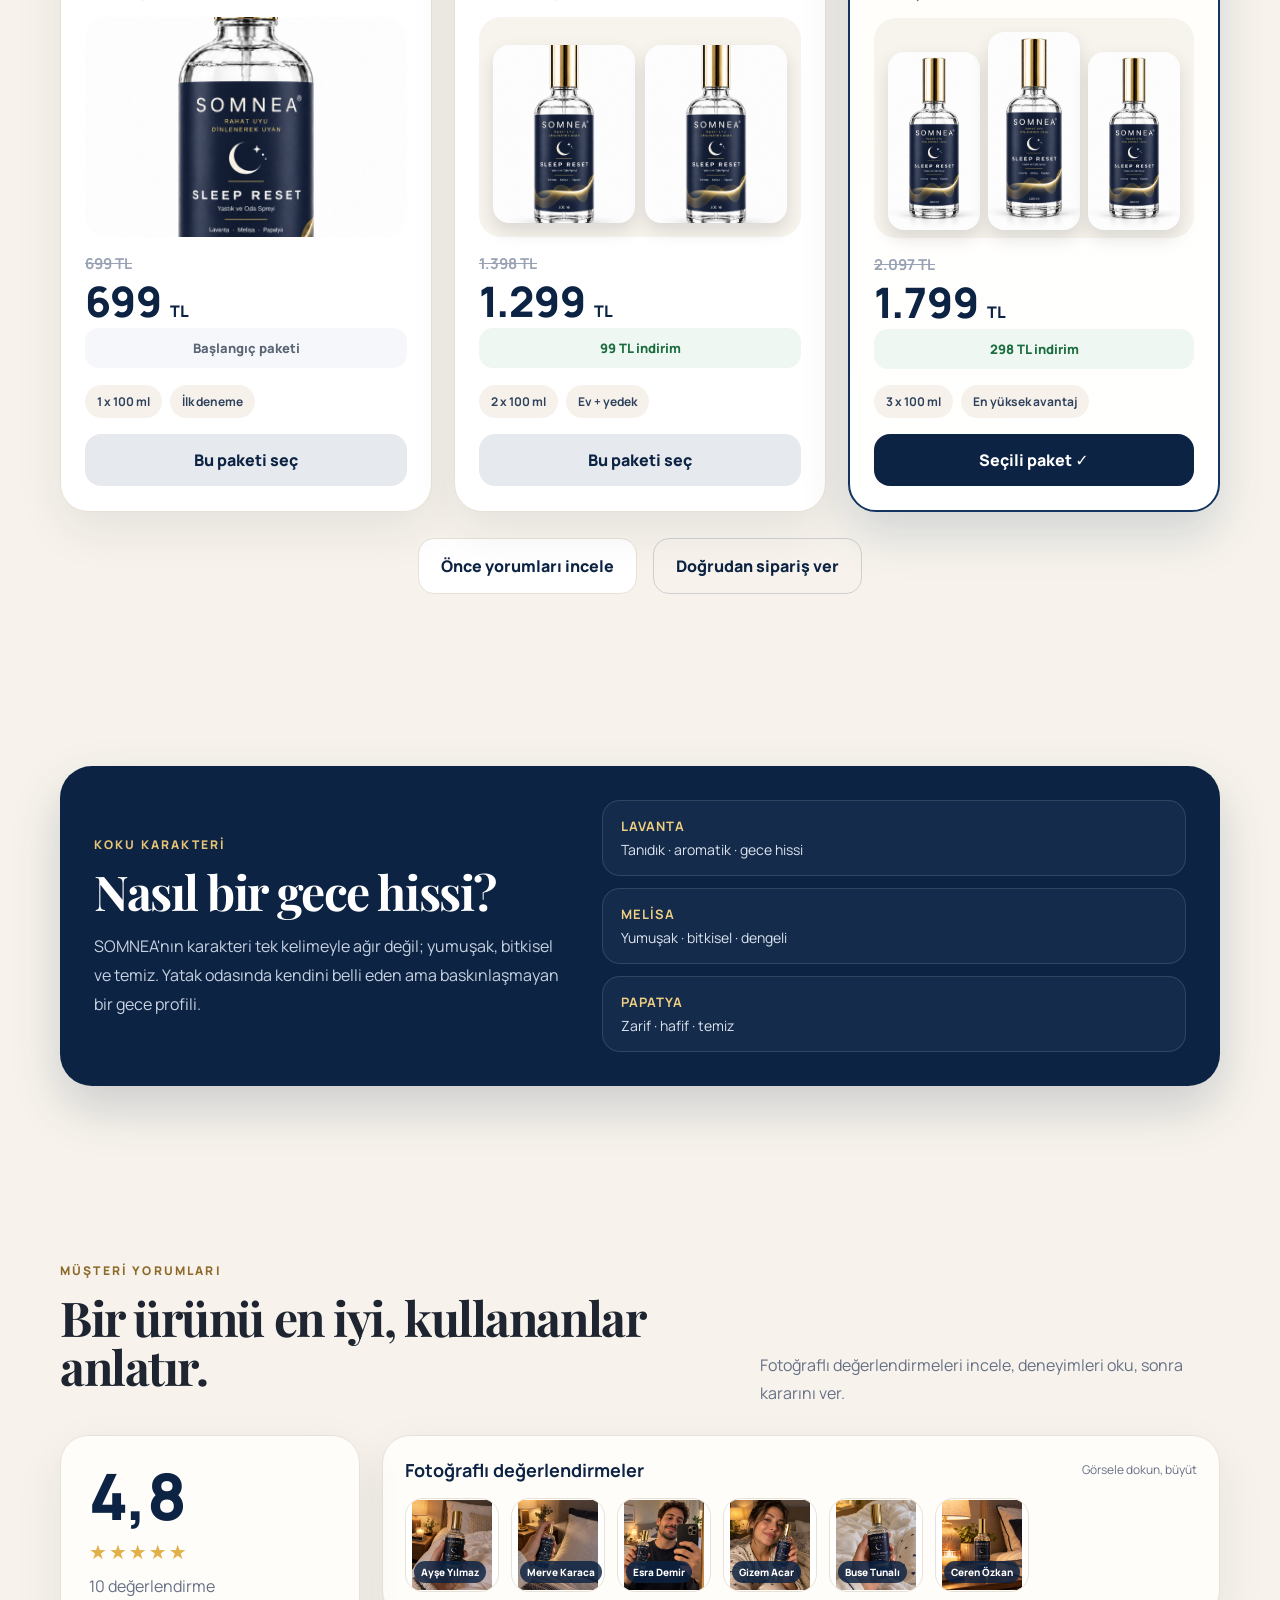
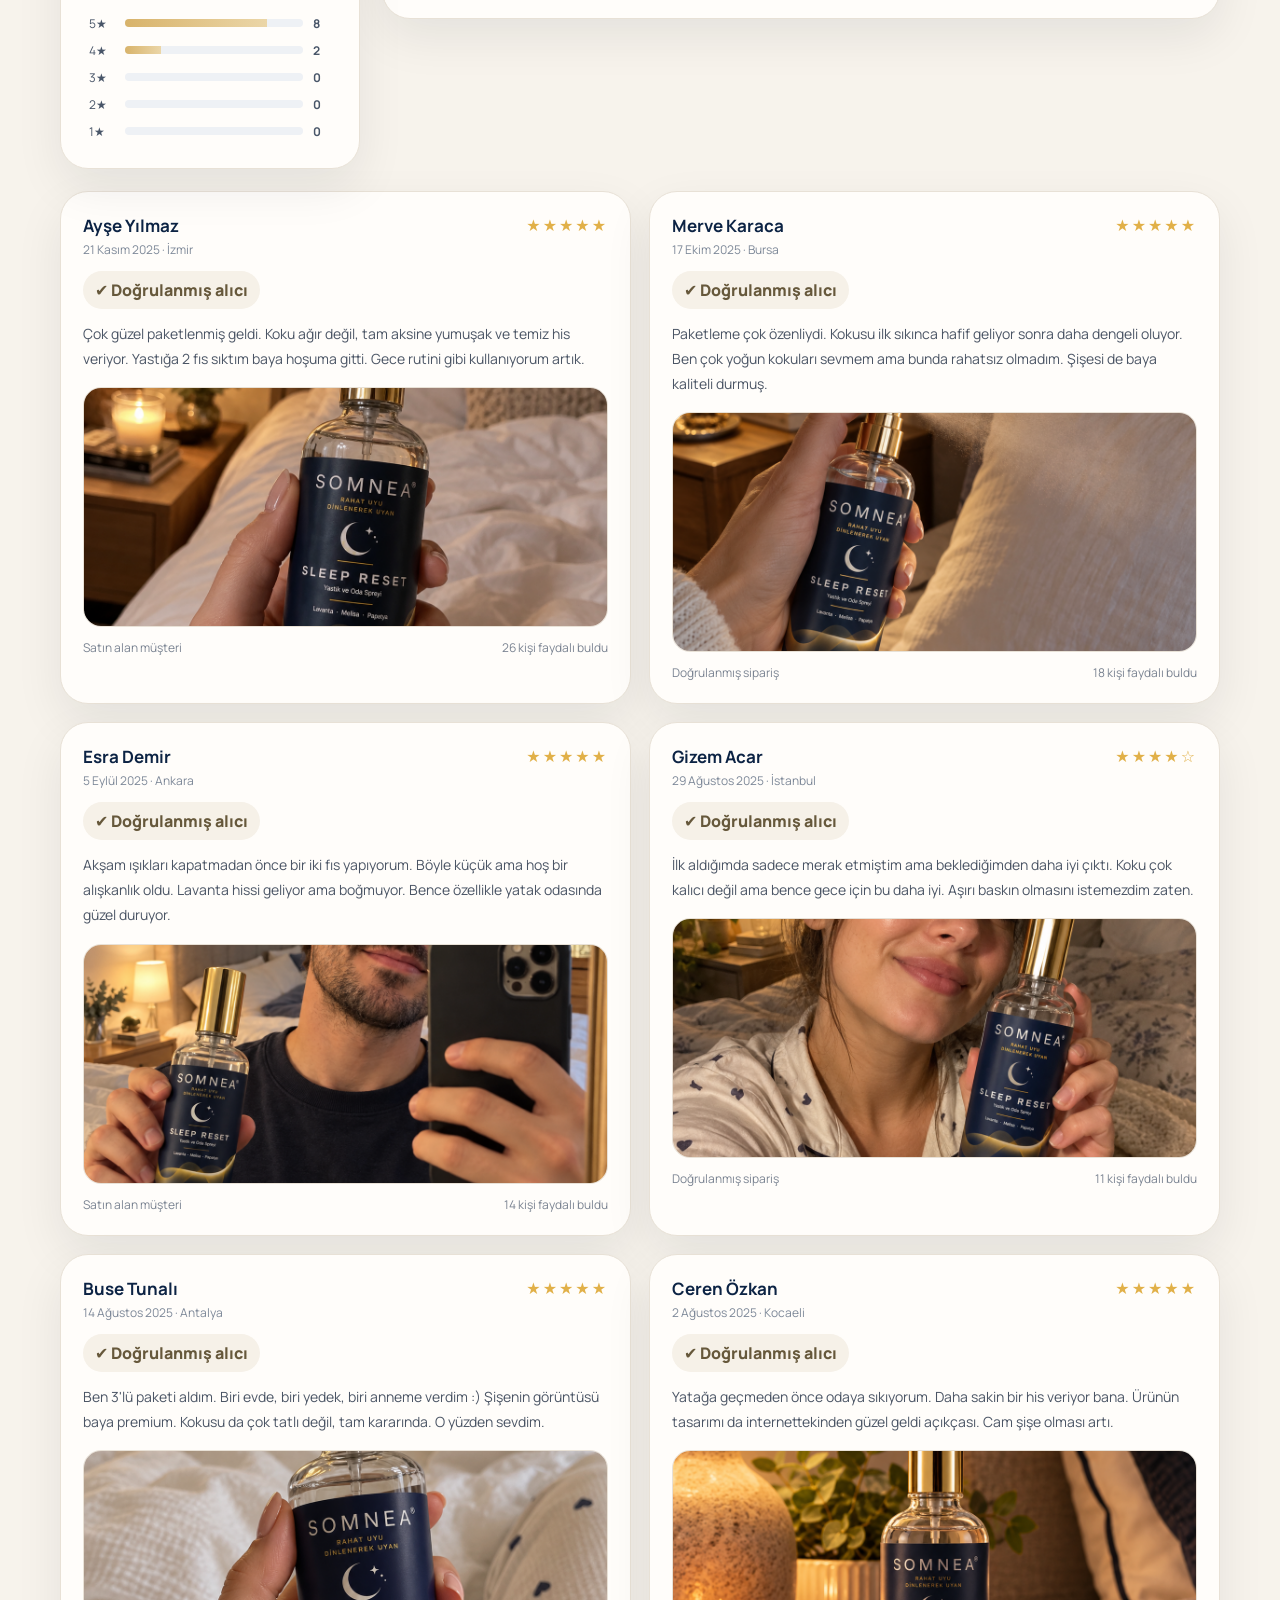
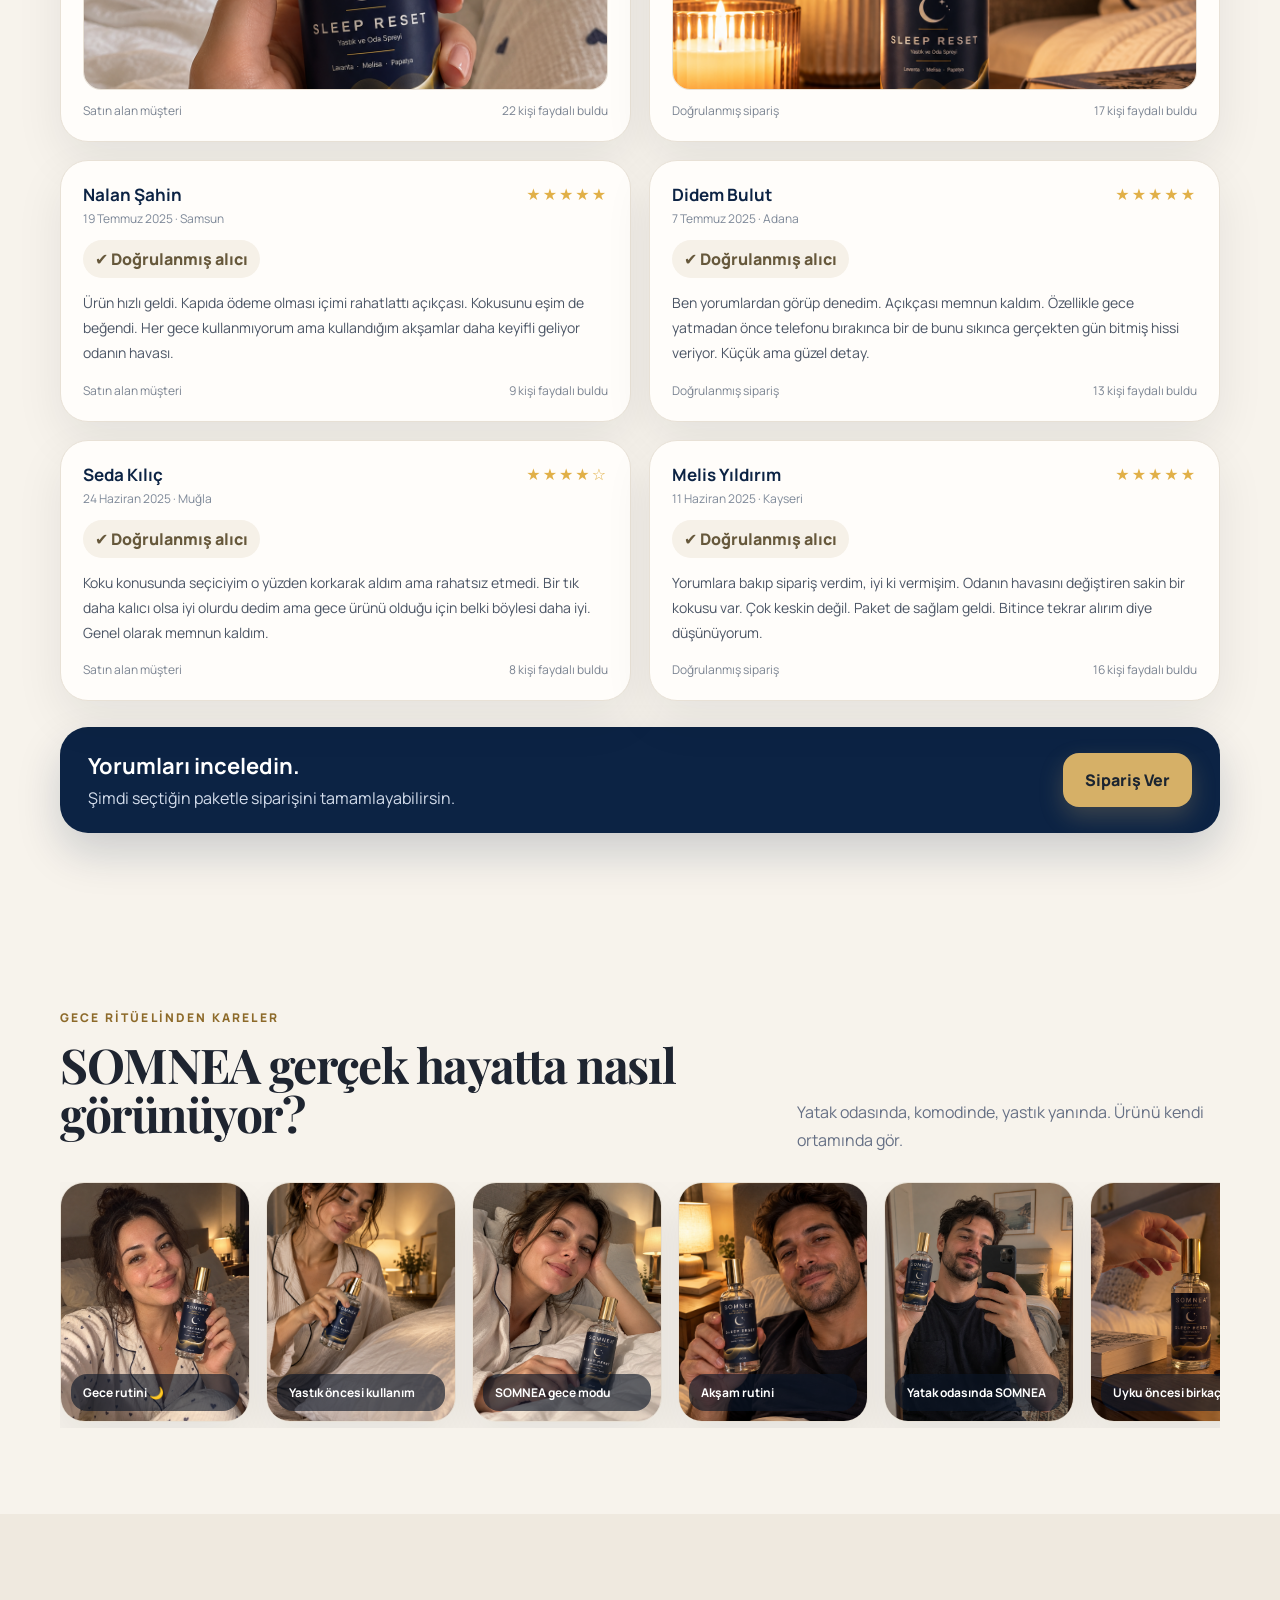
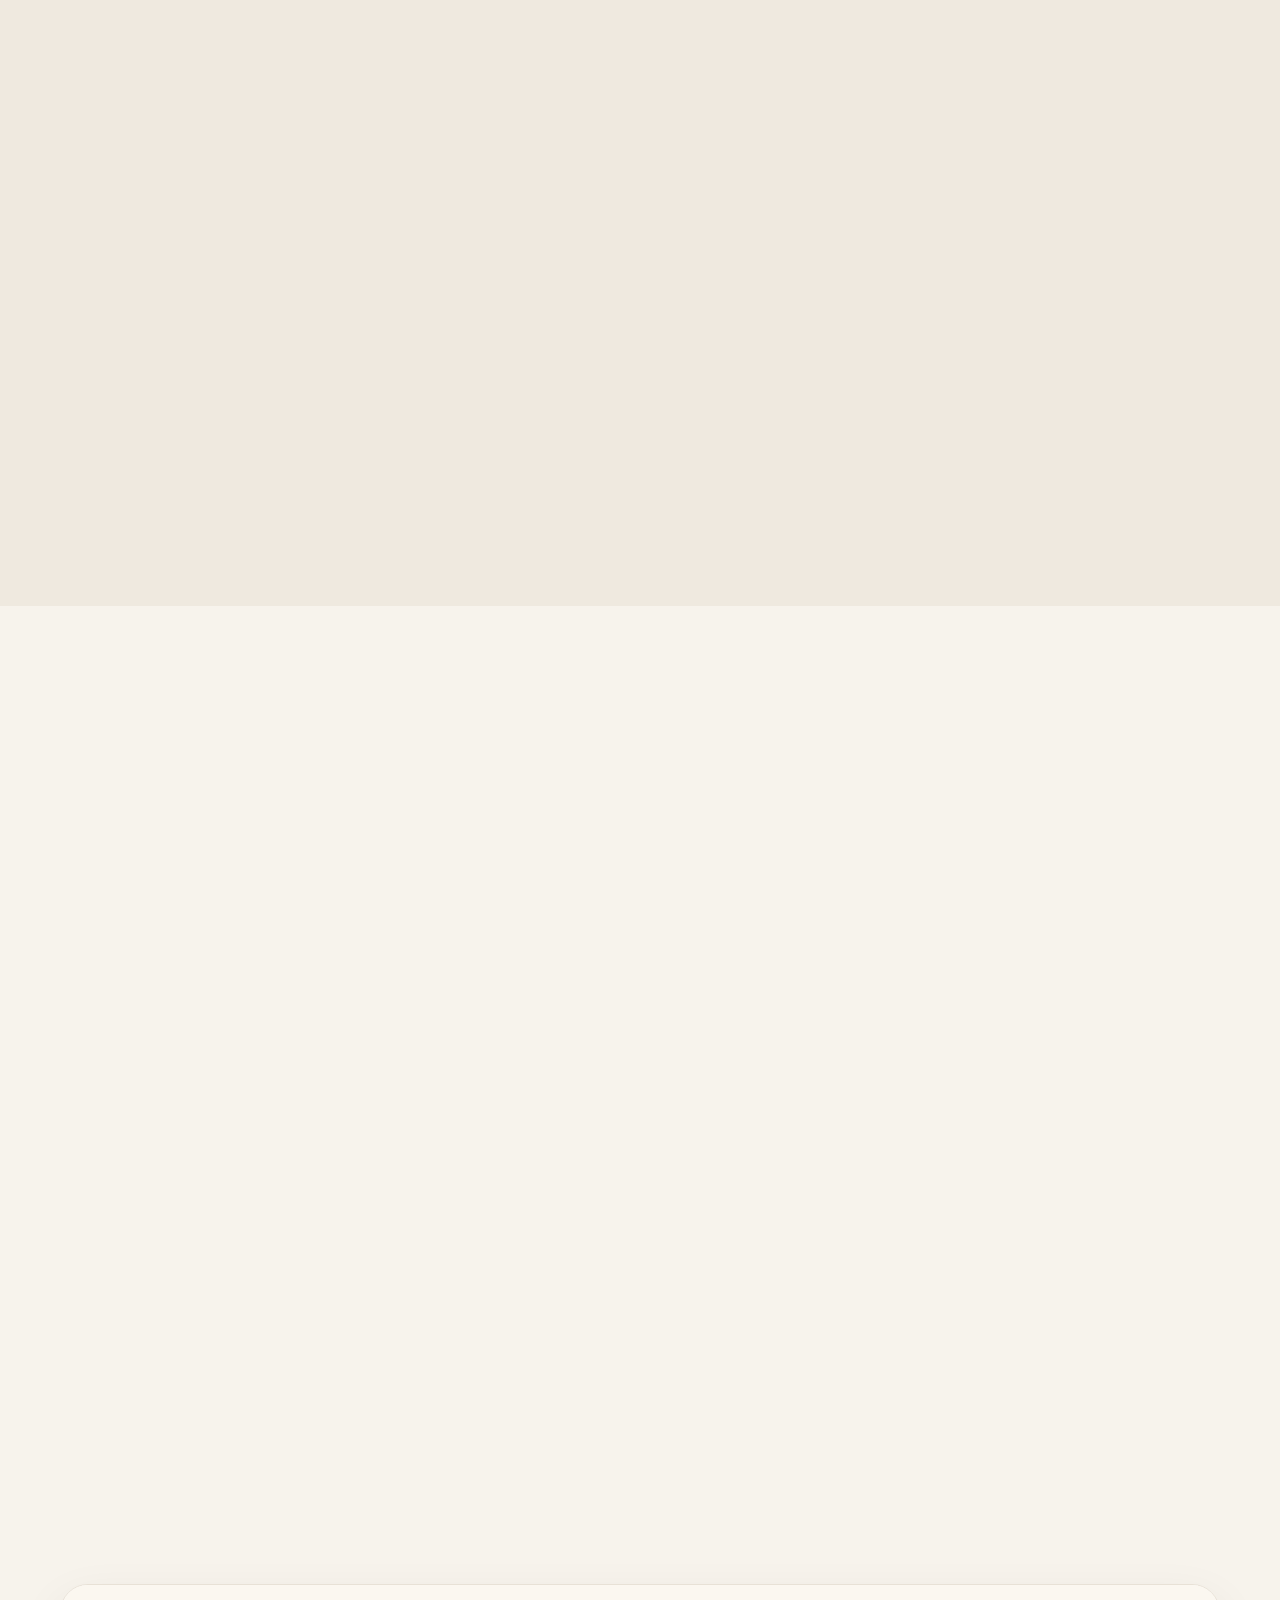
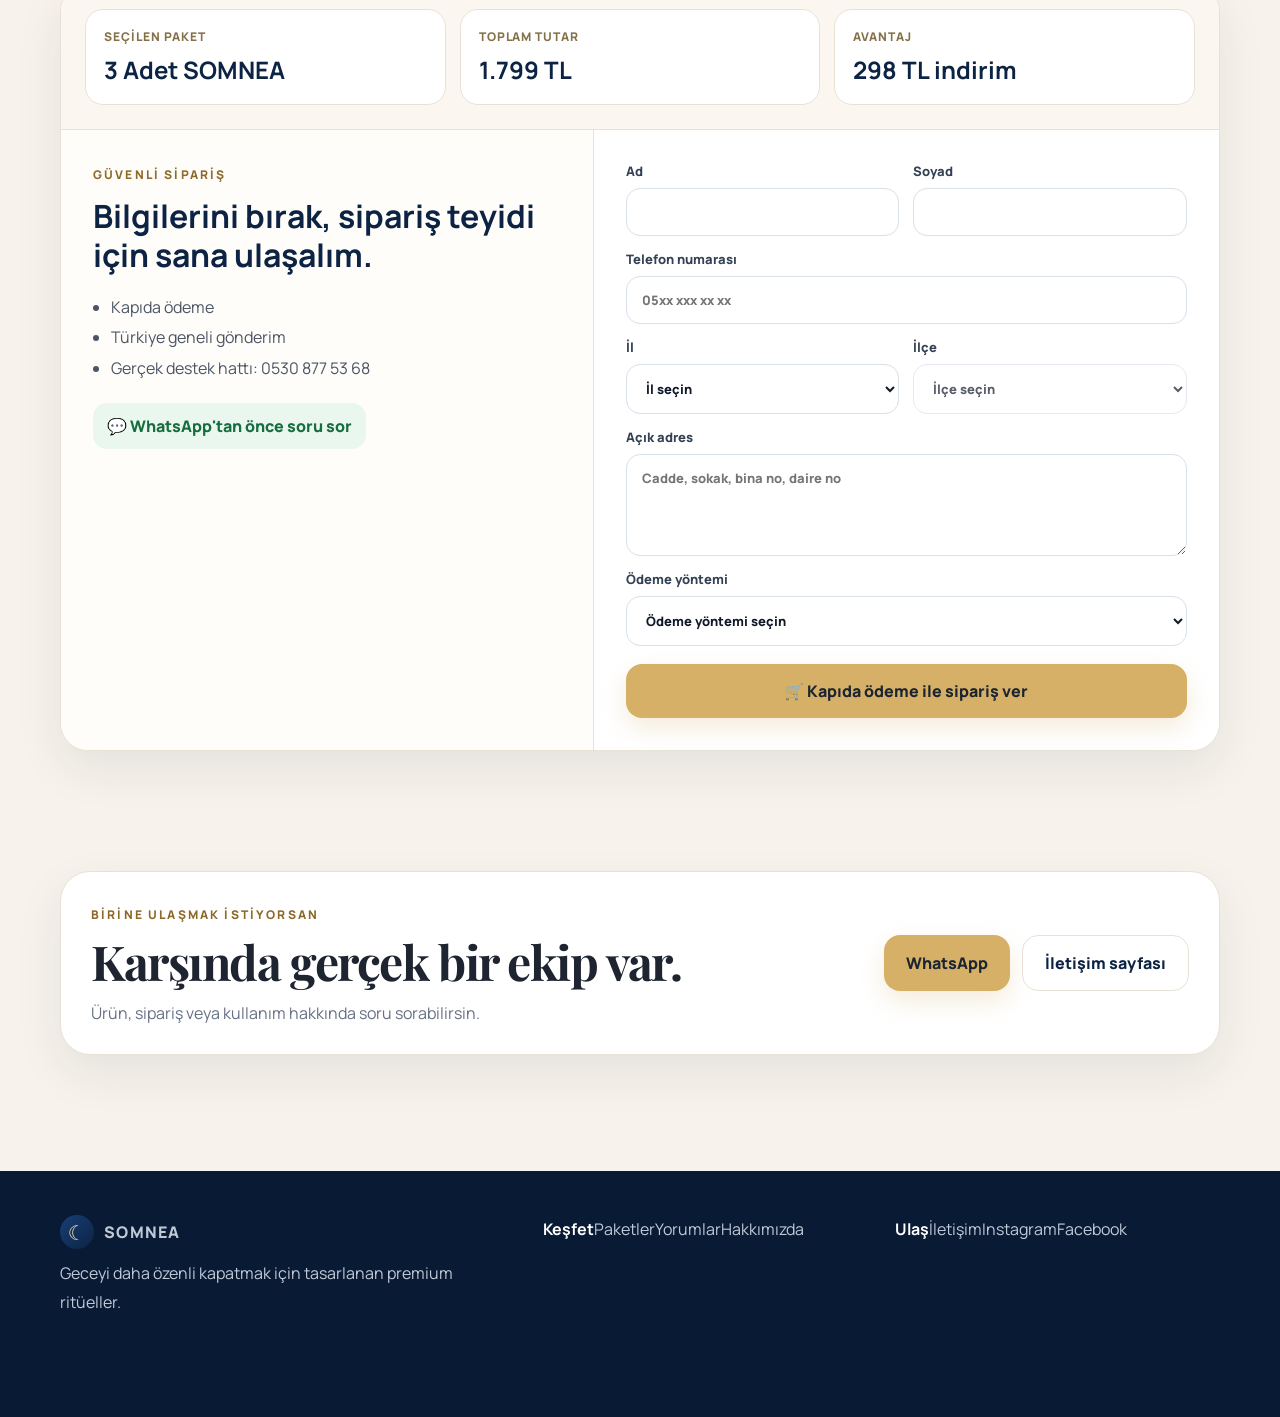
==== commit f1624577: "yeni3" ====
--- a/index.html
+++ b/index.html
@@ -4,436 +4,118 @@
   <meta charset="utf-8" />
   <meta name="viewport" content="width=device-width,initial-scale=1" />
   <title>SOMNEA Sleep Reset | Gece Ritüeli</title>
-  <meta name="description" content="SOMNEA Sleep Reset — lavanta, melisa ve papatya notalarıyla premium yastık ve oda spreyi. Kapıda ödeme ile güvenli sipariş verin." />
+  <meta name="description" content="SOMNEA Sleep Reset; lavanta, melisa ve papatya notalarıyla premium yastık ve oda spreyi. Kapıda ödeme ve Türkiye geneli gönderim." />
   <meta property="og:title" content="SOMNEA Sleep Reset" />
-  <meta property="og:description" content="Geceni kapatmanın yeni ritüeli." />
+  <meta property="og:description" content="Günü kapatmanın da bir ritüeli var." />
   <meta property="og:image" content="assets/images/brand/somnea-cover.png" />
   <link rel="preconnect" href="https://fonts.googleapis.com">
   <link rel="preconnect" href="https://fonts.gstatic.com" crossorigin>
   <link href="https://fonts.googleapis.com/css2?family=Manrope:wght@400;500;600;700;800&family=Playfair+Display:wght@600;700;800&display=swap" rel="stylesheet">
-  <!-- Meta Pixel Code -->
   <script>
-  !function(f,b,e,v,n,t,s)
-  {if(f.fbq)return;n=f.fbq=function(){n.callMethod?
-  n.callMethod.apply(n,arguments):n.queue.push(arguments)};
-  if(!f._fbq)f._fbq=n;n.push=n;n.loaded=!0;n.version='2.0';
-  n.queue=[];t=b.createElement(e);t.async=!0;
-  t.src=v;s=b.getElementsByTagName(e)[0];
-  s.parentNode.insertBefore(t,s)}(window, document,'script',
-  'https://connect.facebook.net/en_US/fbevents.js');
-  fbq('init', '1104899055337143');
-  fbq('track', 'PageView');
+  !function(f,b,e,v,n,t,s){if(f.fbq)return;n=f.fbq=function(){n.callMethod?n.callMethod.apply(n,arguments):n.queue.push(arguments)};if(!f._fbq)f._fbq=n;n.push=n;n.loaded=!0;n.version='2.0';n.queue=[];t=b.createElement(e);t.async=!0;t.src=v;s=b.getElementsByTagName(e)[0];s.parentNode.insertBefore(t,s)}(window,document,'script','https://connect.facebook.net/en_US/fbevents.js');
+  fbq('init','1104899055337143');fbq('track','PageView');
   </script>
-  <noscript><img height="1" width="1" style="display:none"
-  src="https://www.facebook.com/tr?id=1104899055337143&ev=PageView&noscript=1"
-  /></noscript>
-  <!-- End Meta Pixel Code -->
+  <noscript><img height="1" width="1" style="display:none" src="https://www.facebook.com/tr?id=1104899055337143&ev=PageView&noscript=1" /></noscript>
   <link rel="stylesheet" href="assets/css/styles.css" />
   <script defer src="assets/js/config.js"></script>
   <script defer src="assets/js/app.js"></script>
 </head>
 <body>
   <div class="topbar">
-    <span>🚚 Türkiye geneli hızlı gönderim</span>
-    <span>💳 Kapıda ödeme</span>
-    <span>🌿 Premium aromatik ritüel</span>
-    <span>🕯️ 100 ml cam şişe</span>
+    <span>🚚 Türkiye geneli hızlı gönderim</span><span>💳 Kapıda ödeme</span><span>🌿 Premium gece ritüeli</span><span>💬 Gerçek destek hattı</span>
   </div>
 
   <header class="hero" id="top">
     <nav class="nav wrap">
       <a class="brand" href="#top"><span class="brand-mark">☾</span>SOMNEA</a>
       <div class="nav-actions">
-        <a href="#reviews">Yorumlar</a>
-        <a href="#order">Sipariş Ver</a>
+        <a href="about.html">Hakkımızda</a>
+        <a href="contact.html">İletişim</a>
+        <a class="nav-whatsapp" data-whatsapp-link href="#" target="_blank" rel="noopener">WhatsApp</a>
       </div>
     </nav>
 
     <div class="hero-grid wrap">
       <div class="hero-copy reveal">
-        <div class="eyebrow">SLEEP RESET · PREMIUM GECE RİTÜELİ</div>
-        <h1>Günü kapatmak da <span>bir ritüel.</span></h1>
-        <p class="lead">SOMNEA, yatmadan önce yastığına ve odana uygulayabileceğin premium bir gece spreyi. Lavanta, melisa ve papatya dokunuşlarıyla gecene sakin bir kapanış hissi kazandırır.</p>
-
-        <div class="hero-badges">
-          <span>🌿 Lavanta</span>
-          <span>🌱 Melisa</span>
-          <span>🌼 Papatya</span>
-          <span>💳 Kapıda ödeme</span>
-        </div>
-
-        <div class="hero-actions">
-          <a class="btn" href="#packages">Paketleri Gör</a>
-          <a class="btn btn-light" href="#reviews">Yorumları İncele</a>
-        </div>
-
-        <div class="hero-inline-proof">
-          <div><strong id="heroRatingValue">4,9</strong><span>ortalama puan</span></div>
-          <div><strong>10+</strong><span>müşteri yorumu</span></div>
-          <div><strong>Kapıda</strong><span>ödeme kolaylığı</span></div>
-        </div>
+        <div class="eyebrow">SLEEP RESET · GECE RİTÜELİ</div>
+        <h1>Gün biter.<br><span>Zihin her zaman bitmez.</span></h1>
+        <p class="lead">SOMNEA, “uyku vaadi” değil; gecenin başladığını zihnine hatırlatan küçük bir ritüel. Lavanta, melisa ve papatya dokunuşlu premium yastık & oda spreyi.</p>
+        <div class="hero-badges"><span>🌿 Bitkisel koku profili</span><span>🛏️ Yastık & oda</span><span>💳 Kapıda ödeme</span></div>
+        <div class="hero-actions"><a class="btn" href="#starter">Başlangıç Paketini Gör</a><a class="btn btn-light" href="#reviews">Yorumları İncele</a></div>
+        <div class="hero-inline-proof"><div><strong>4,9</strong><span>müşteri puanı</span></div><div><strong>100 ml</strong><span>cam şişe</span></div><div><strong>Türkiye</strong><span>geneli gönderim</span></div></div>
       </div>
-
       <div class="hero-visual reveal">
-        <div class="hero-card note-1">Çok ağır olmayan, yumuşak bir gece kokusu.</div>
-        <img src="assets/images/product/somnea-sleep-reset.jpg" alt="SOMNEA Sleep Reset şişesi" />
-        <div class="hero-card note-2">Yastık + oda kullanımı için pratik.</div>
+        <div class="hero-card note-1">“Geceyi bir anda değiştirmek değil; geceye geçişi işaretlemek.”</div>
+        <img src="assets/images/product/somnea-sleep-reset.jpg" alt="SOMNEA Sleep Reset" />
+        <div class="hero-card note-2">Lavanta · Melisa · Papatya</div>
       </div>
     </div>
   </header>
 
   <main>
-    <section class="section intro-strip">
-      <div class="wrap intro-grid reveal">
-        <div>
-          <div class="eyebrow">NEDEN TERCİH EDİLİYOR?</div>
-          <h2>Daha sade. Daha premium. Daha güven veren bir deneyim.</h2>
-        </div>
-        <div class="intro-points">
-          <article><strong>Kapıda ödeme</strong><span>Ürünü gördüğünde ödemenizi yaparsınız.</span></article>
-          <article><strong>Türkiye geneli gönderim</strong><span>Hızlı kargo süreciyle sipariş akışı.</span></article>
-          <article><strong>Premium cam şişe</strong><span>Komodinde durabilecek şık tasarım.</span></article>
-          <article><strong>Şeffaf iletişim</strong><span>Abartılı vaatler değil, net ve premium anlatım.</span></article>
-        </div>
+    <section class="section welcome-block" id="starter">
+      <div class="wrap welcome-card reveal">
+        <div class="welcome-number">01</div>
+        <div><div class="eyebrow">YENİYSENİZ DOĞRU YERDESİNİZ</div><h2>Önce ritüeli seç. Sonra kokuyu hayatına sok.</h2><p>SOMNEA'yı ilk kez deniyorsan başlangıç paketlerinden birini seç. Tüm paketlerde aynı premium ürün var; fark kullanım süresi ve avantaj oranı.</p></div>
       </div>
     </section>
 
     <section class="section packages" id="packages">
-      <div class="wrap section-head center reveal">
-        <div class="eyebrow">PAKETLER</div>
-        <h2>Bugüne özel paket avantajları</h2>
-        <p>İlk bakışta tüm paketleri gör, avantajı kıyasla, sonra yorumlara geç.</p>
-        <div class="countdown-banner">
-          <span class="countdown-label">İndirimli paketler için kalan süre</span>
-          <strong id="dealCountdown">23:59:59</strong>
-        </div>
+      <div class="wrap section-head center reveal"><div class="eyebrow">BAŞLANGIÇ PAKETLERİ</div><h2>Birini seç. Ne aldığını ilk bakışta bil.</h2><p>Tekli deneme, ikili avantaj veya en çok tercih edilen 3'lü ritüel paketi.</p><div class="countdown-banner"><span class="countdown-label">İndirimli paketler için kalan süre</span><strong id="dealCountdown">23:59:59</strong></div></div>
+      <div class="wrap package-grid">
+        <button class="package-card reveal" data-package="single" type="button"><div class="package-topline"><span class="package-name">1 Adet</span><span class="package-mini">Deneme paketi</span></div><img src="assets/images/product/somnea-sleep-reset.jpg" alt="1 adet SOMNEA"><div class="pricing-block"><div class="old-price">699 TL</div><div class="price">699 <small>TL</small></div><div class="advantage neutral">Başlangıç paketi</div></div><div class="package-features"><span>1 x 100 ml</span><span>İlk deneme</span></div><div class="select-label">Bu paketi seç</div></button>
+        <button class="package-card reveal" data-package="double" type="button"><div class="discount-badge">%7 avantaj</div><div class="package-topline"><span class="package-name">2 Adet</span><span class="package-mini">Daha avantajlı</span></div><div class="double-pack"><img src="assets/images/product/somnea-sleep-reset.jpg" alt="SOMNEA"><img src="assets/images/product/somnea-sleep-reset.jpg" alt="SOMNEA"></div><div class="pricing-block"><div class="old-price">1.398 TL</div><div class="price">1.299 <small>TL</small></div><div class="advantage">99 TL indirim</div></div><div class="package-features"><span>2 x 100 ml</span><span>Ev + yedek</span></div><div class="select-label">Bu paketi seç</div></button>
+        <button class="package-card featured selected reveal" data-package="triple" type="button"><div class="badge">En çok tercih edilen</div><div class="discount-badge strong">%14 avantaj</div><div class="package-topline"><span class="package-name">3 Adet</span><span class="package-mini">Ritüel paketi</span></div><div class="triple-pack"><img src="assets/images/product/somnea-sleep-reset.jpg" alt="SOMNEA"><img src="assets/images/product/somnea-sleep-reset.jpg" alt="SOMNEA"><img src="assets/images/product/somnea-sleep-reset.jpg" alt="SOMNEA"></div><div class="pricing-block"><div class="old-price">2.097 TL</div><div class="price">1.799 <small>TL</small></div><div class="advantage">298 TL indirim</div></div><div class="package-features"><span>3 x 100 ml</span><span>En yüksek avantaj</span></div><div class="select-label">Seçili paket ✓</div></button>
       </div>
+      <div class="wrap package-actions reveal"><a class="btn btn-light" href="#reviews">Önce yorumları incele</a><a class="btn btn-ghost" href="#order">Doğrudan sipariş ver</a></div>
+    </section>
 
-      <div class="wrap package-grid">
-        <button class="package-card reveal" data-package="single" type="button">
-          <div class="package-topline">
-            <span class="package-name">1 Adet</span>
-            <span class="package-mini">Deneme paketi</span>
-          </div>
-          <img src="assets/images/product/somnea-sleep-reset.jpg" alt="1 adet SOMNEA" />
-          <div class="pricing-block">
-            <div class="old-price">699 TL</div>
-            <div class="price">699 <small>TL</small></div>
-            <div class="advantage neutral">Başlangıç paketi</div>
-          </div>
-          <div class="package-features">
-            <span>1 x 100 ml</span>
-            <span>İlk deneme için uygun</span>
-          </div>
-          <div class="select-label">Bu paketi seç</div>
-        </button>
-
-        <button class="package-card reveal" data-package="double" type="button">
-          <div class="discount-badge">%7 avantaj</div>
-          <div class="package-topline">
-            <span class="package-name">2 Adet</span>
-            <span class="package-mini">Daha avantajlı</span>
-          </div>
-          <div class="double-pack">
-            <img src="assets/images/product/somnea-sleep-reset.jpg" alt="2 adet SOMNEA" />
-            <img src="assets/images/product/somnea-sleep-reset.jpg" alt="2 adet SOMNEA" />
-          </div>
-          <div class="pricing-block">
-            <div class="old-price">1.398 TL</div>
-            <div class="price">1.299 <small>TL</small></div>
-            <div class="advantage">99 TL indirim</div>
-          </div>
-          <div class="package-features">
-            <span>2 x 100 ml</span>
-            <span>Ev + yedek kullanım için</span>
-          </div>
-          <div class="select-label">Bu paketi seç</div>
-        </button>
-
-        <button class="package-card featured selected reveal" data-package="triple" type="button">
-          <div class="badge">En çok tercih edilen</div>
-          <div class="discount-badge strong">%14 avantaj</div>
-          <div class="package-topline">
-            <span class="package-name">3 Adet</span>
-            <span class="package-mini">Gece ritüeli paketi</span>
-          </div>
-          <div class="triple-pack">
-            <img src="assets/images/product/somnea-sleep-reset.jpg" alt="3 adet SOMNEA" />
-            <img src="assets/images/product/somnea-sleep-reset.jpg" alt="3 adet SOMNEA" />
-            <img src="assets/images/product/somnea-sleep-reset.jpg" alt="3 adet SOMNEA" />
-          </div>
-          <div class="pricing-block">
-            <div class="old-price">2.097 TL</div>
-            <div class="price">1.799 <small>TL</small></div>
-            <div class="advantage">298 TL indirim</div>
-          </div>
-          <div class="package-features">
-            <span>3 x 100 ml</span>
-            <span>Daha uzun kullanım + en iyi avantaj</span>
-          </div>
-          <div class="select-label">Seçili paket ✓</div>
-        </button>
-      </div>
-
-      <div class="wrap package-actions reveal">
-        <a class="btn btn-light" href="#reviews">Yorumları İncele</a>
-        <a class="btn btn-ghost" href="#order">Sipariş bölümüne git</a>
+    <section class="section scent-profile">
+      <div class="wrap scent-card reveal">
+        <div><div class="eyebrow">KOKU KARAKTERİ</div><h2>Nasıl bir gece hissi?</h2><p>SOMNEA'nın karakteri tek kelimeyle ağır değil; yumuşak, bitkisel ve temiz. Yatak odasında kendini belli eden ama baskınlaşmayan bir gece profili.</p></div>
+        <div class="scent-lines"><div><strong>LAVANTA</strong><span>Tanıdık · aromatik · gece hissi</span></div><div><strong>MELİSA</strong><span>Yumuşak · bitkisel · dengeli</span></div><div><strong>PAPATYA</strong><span>Zarif · hafif · temiz</span></div></div>
       </div>
     </section>
 
     <section class="section review-funnel" id="reviews">
-      <div class="wrap section-head reveal">
-        <div>
-          <div class="eyebrow">MÜŞTERİ YORUMLARI</div>
-          <h2>Yorumlara bakan kullanıcı burada ikna olur.</h2>
-        </div>
-        <p>Resimli yorumları incele, gerçek kullanıcı deneyimlerini gör, sonra siparişe geç.</p>
-      </div>
-
-      <div class="wrap review-summary reveal">
-        <aside class="rating-box">
-          <div class="rating-main" id="ratingNumber">4,9</div>
-          <div class="stars large">★★★★★</div>
-          <p id="ratingCount">10 değerlendirme</p>
-          <div class="rating-bars" id="ratingBars"></div>
-        </aside>
-
-        <div class="photo-review-box">
-          <div class="photo-head">
-            <strong>Fotoğraflı değerlendirmeler</strong>
-            <span>Görsellere dokun, büyüt</span>
-          </div>
-          <div class="review-thumb-strip" id="reviewThumbStrip"></div>
-        </div>
-      </div>
-
+      <div class="wrap section-head reveal"><div><div class="eyebrow">MÜŞTERİ YORUMLARI</div><h2>Bir ürünü en iyi, kullananlar anlatır.</h2></div><p>Fotoğraflı değerlendirmeleri incele, deneyimleri oku, sonra kararını ver.</p></div>
+      <div class="wrap review-summary reveal"><aside class="rating-box"><div class="rating-main" id="ratingNumber">4,9</div><div class="stars large">★★★★★</div><p id="ratingCount">10 değerlendirme</p><div class="rating-bars" id="ratingBars"></div></aside><div class="photo-review-box"><div class="photo-head"><strong>Fotoğraflı değerlendirmeler</strong><span>Görsele dokun, büyüt</span></div><div class="review-thumb-strip" id="reviewThumbStrip"></div></div></div>
       <div class="wrap review-grid" id="reviewGrid"></div>
-
-      <div class="wrap review-cta reveal">
-        <div>
-          <strong>Yorumları inceledin.</strong>
-          <span>Şimdi seçtiğin paketle siparişini tamamlayabilirsin.</span>
-        </div>
-        <a class="btn" href="#order">Sipariş Ver</a>
-      </div>
+      <div class="wrap review-cta reveal"><div><strong>Yorumları inceledin.</strong><span>Şimdi seçtiğin paketle siparişini tamamlayabilirsin.</span></div><a class="btn" href="#order">Sipariş Ver</a></div>
     </section>
 
     <section class="section ugc-section" id="ugc">
-      <div class="wrap section-head reveal">
-        <div>
-          <div class="eyebrow">KULLANICILARDAN GELEN KARELER</div>
-          <h2>Gece rutininden küçük anlar</h2>
-        </div>
-        <p>Yapay ve stüdyo hissi vermeyen, gerçek kullanıcı hissi taşıyan yaşam kareleri.</p>
-      </div>
-
-      <div class="wrap ugc-marquee reveal">
-        <div class="ugc-track" id="ugcTrack"></div>
-      </div>
+      <div class="wrap section-head reveal"><div><div class="eyebrow">GECE RİTÜELİNDEN KARELER</div><h2>SOMNEA gerçek hayatta nasıl görünüyor?</h2></div><p>Yatak odasında, komodinde, yastık yanında. Ürünü kendi ortamında gör.</p></div>
+      <div class="wrap ugc-marquee reveal"><div class="ugc-track" id="ugcTrack"></div></div>
     </section>
 
-    <section class="section trust-brand" id="brand-story">
-      <div class="wrap trust-grid">
-        <div class="trust-copy reveal">
-          <div class="eyebrow">SOMNEA MARKASI</div>
-          <h2>Doğal hissettiren, premium anlatılan bir gece markası.</h2>
-          <p>SOMNEA; akşam rutininizi daha keyifli hale getiren, sade ama güçlü bir deneyim sunmayı hedefler. Büyük sağlık vaatleri yerine, güvenli alışveriş ve kaliteli kullanım deneyimine odaklanır.</p>
-          <div class="trust-list">
-            <div><strong>Kapıda ödeme güveni</strong><span>Ürün elinize ulaştığında ödemenizi yaparsınız.</span></div>
-            <div><strong>Türkiye'nin dört bir yanına gönderim</strong><span>Hızlı kargo akışı ile sipariş süreciniz yönetilir.</span></div>
-            <div><strong>Kurumsal ve seçili iş birlikleri</strong><span>Premium sunum anlayışıyla ilerleyen marka yaklaşımı.</span></div>
-          </div>
-        </div>
-        <div class="trust-card reveal">
-          <div class="trust-bullet">
-            <strong>Ne alıyorsunuz?</strong>
-            <span>100 ml cam şişede, gece kullanımına uygun premium yastık & oda spreyi.</span>
-          </div>
-          <div class="trust-bullet">
-            <strong>Ne beklemelisiniz?</strong>
-            <span>Gece atmosferine eşlik eden aromatik bir ritüel deneyimi.</span>
-          </div>
-          <div class="trust-bullet">
-            <strong>Ne vaat etmiyoruz?</strong>
-            <span>İlaç veya tedavi iddiası değil; premium bir gece alışkanlığı.</span>
-          </div>
-        </div>
+    <section class="section brand-manifesto">
+      <div class="wrap manifesto-grid">
+        <div class="manifesto-visual reveal"><img src="assets/images/brand/somnea-cover.png" alt="SOMNEA marka dünyası"></div>
+        <div class="manifesto-copy reveal"><div class="eyebrow">SOMNEA HİKAYESİ</div><h2>Geceyi güzelleştiren küçük detaylar.</h2><p>Biz SOMNEA'yı “uyku spreyi” diye başlayıp biten bir ürün olarak görmüyoruz. Geceye geçişi daha özenli hale getiren küçük ritüeller tasarlayan bir marka kuruyoruz.</p><p>Kapıda ödeme, hızlı gönderim, ulaşılabilir destek ve şeffaf iletişim bu yaklaşımın parçası. Çünkü premium olmak sadece ambalaj değil; siparişten teslimata kadar güven vermektir.</p><div class="manifesto-actions"><a class="btn btn-light" href="about.html">Hakkımızda</a><a class="btn btn-ghost" data-whatsapp-link href="#" target="_blank" rel="noopener">WhatsApp'tan ulaş</a></div></div>
       </div>
     </section>
 
     <section class="section ingredients" id="product-info">
-      <div class="wrap section-head reveal">
-        <div>
-          <div class="eyebrow">ÜRÜNÜ TANI</div>
-          <h2>İçeriği, kullanımı ve ürün hissi</h2>
-        </div>
-        <p>Ürünü daha net anlatan sade, görselli ve güven verici bir bölüm.</p>
-      </div>
-
-      <div class="wrap ingredient-grid">
-        <article class="ingredient-card reveal">
-          <img src="assets/images/product/somnea-sleep-reset.jpg" alt="SOMNEA şişe" />
-          <h3>Premium cam şişe</h3>
-          <p>Komodinin üzerinde şık duran 100 ml tasarım. Hem kullanım hem görünüm olarak premium bir deneyim sunar.</p>
-        </article>
-        <article class="ingredient-card reveal">
-          <div class="ingredient-items">
-            <div><strong>Lavanta</strong><span>Gece atmosferine tanıdık aromatik dokunuş.</span></div>
-            <div><strong>Melisa</strong><span>Yumuşak ve bitkisel koku karakteri.</span></div>
-            <div><strong>Papatya</strong><span>Daha sakin ve zarif bir profil hissi.</span></div>
-          </div>
-        </article>
-        <article class="ingredient-card reveal">
-          <h3>Nasıl kullanılır?</h3>
-          <ol class="usage-list">
-            <li>Yatmadan birkaç dakika önce kullanın.</li>
-            <li>Yastığınıza 1-2 fıs, odanıza birkaç fıs uygulayın.</li>
-            <li>Bir gece ritüeli haline getirerek düzenli kullanın.</li>
-          </ol>
-          <div class="usage-note">İlaç değildir. Gece rutininizi destekleyen aromatik bir kullanım ürünüdür.</div>
-        </article>
-      </div>
+      <div class="wrap section-head reveal"><div><div class="eyebrow">ÜRÜNÜ TANI</div><h2>Ne alıyorsun?</h2></div><p>Kısa, açık ve güven veren ürün özeti.</p></div>
+      <div class="wrap ingredient-grid"><article class="ingredient-card reveal"><img src="assets/images/product/somnea-sleep-reset.jpg" alt="SOMNEA şişe"><h3>100 ml premium cam şişe</h3><p>Yastık ve oda kullanımına uygun, komodinde şık duran premium ambalaj.</p></article><article class="ingredient-card reveal"><div class="ingredient-items"><div><strong>Lavanta</strong><span>Gece atmosferine aromatik karakter.</span></div><div><strong>Melisa</strong><span>Yumuşak bitkisel denge.</span></div><div><strong>Papatya</strong><span>Zarif ve hafif koku hissi.</span></div></div></article><article class="ingredient-card reveal"><h3>Nasıl kullanılır?</h3><ol class="usage-list"><li>Yatmadan birkaç dakika önce kullan.</li><li>Yastığa 1-2 fıs, odaya birkaç fıs uygula.</li><li>Gece rutininin küçük bir işareti haline getir.</li></ol><div class="usage-note">SOMNEA ilaç değildir; aromatik gece rutini ürünüdür.</div></article></div>
     </section>
 
     <section class="section order-section" id="order">
-      <div class="wrap section-head reveal center">
-        <div class="eyebrow">KAPIDA ÖDEME SİPARİŞ</div>
-        <h2>Şimdi siparişini tamamla</h2>
-        <p>Seçtiğin paket otomatik işlenir. Formu doldur, biz sana ulaşıp sipariş teyidini tamamlayalım.</p>
-      </div>
-
-      <div class="wrap order-shell reveal">
-        <div class="order-summary">
-          <div>
-            <span>Seçilen paket</span>
-            <strong id="summaryPackage">3 Adet SOMNEA</strong>
-          </div>
-          <div>
-            <span>Toplam tutar</span>
-            <strong id="summaryTotal">1.799 TL</strong>
-          </div>
-          <div>
-            <span>Avantaj</span>
-            <strong id="summarySaving">298 TL indirim</strong>
-          </div>
-        </div>
-
-        <div class="order-grid">
-          <div class="order-copy">
-            <div class="eyebrow">GÜVENLİ SİPARİŞ</div>
-            <h3>Bilgilerini bırak, sipariş teyidi için sana ulaşalım.</h3>
-            <ul>
-              <li>Kapıda ödeme ile güvenli sipariş</li>
-              <li>Seçilen paket otomatik yansır</li>
-              <li>İl ve ilçe seçimleri dinamik çalışır</li>
-            </ul>
-          </div>
-
-          <form class="order-form" name="somnea-order" id="orderForm">
-            <input type="hidden" name="form-name" value="somnea-order">
-            <p class="hidden"><label>Bu alanı doldurmayın <input name="bot-field"></label></p>
-            <input type="hidden" name="paket" id="formPackage" value="3 Adet SOMNEA">
-            <input type="hidden" name="tutar" id="formTotal" value="1799 TL">
-
-            <div class="form-row">
-              <label>Ad
-                <input type="text" name="ad" required autocomplete="given-name" />
-              </label>
-              <label>Soyad
-                <input type="text" name="soyad" required autocomplete="family-name" />
-              </label>
-            </div>
-
-            <div class="form-row">
-              <label>Telefon numarası
-                <input type="tel" name="telefon" required placeholder="05xx xxx xx xx" autocomplete="tel" />
-              </label>
-            </div>
-
-            <div class="form-row">
-              <label>İl
-                <select name="il" id="citySelect" required>
-                  <option value="">İl seçin</option>
-                </select>
-              </label>
-              <label>İlçe
-                <select name="ilce" id="districtSelect" required disabled>
-                  <option value="">İlçe seçin</option>
-                </select>
-              </label>
-            </div>
-
-            <label>Açık adres
-              <textarea name="adres" id="addressField" rows="4" required placeholder="Cadde, sokak, bina no, daire no"></textarea>
-            </label>
-
-            <label>Ödeme yöntemi
-              <select name="odeme" id="paymentMethod" required>
-                <option value="">Ödeme yöntemi seçin</option>
-                <option value="Kapıda Nakit">Kapıda Nakit</option>
-              </select>
-            </label>
-
-            <button class="btn btn-submit" type="submit">🛒 Kapıda ödeme ile sipariş ver</button>
-            <div id="orderMessage" hidden></div>
-          </form>
-        </div>
-      </div>
+      <div class="wrap section-head reveal center"><div class="eyebrow">KAPIDA ÖDEME SİPARİŞ</div><h2>Seçimini yaptıysan, gerisi kolay.</h2><p>Formu doldur. Sipariş teyidi için sana ulaşalım. Ürün geldiğinde kapıda öde.</p></div>
+      <div class="wrap order-shell reveal"><div class="order-summary"><div><span>Seçilen paket</span><strong id="summaryPackage">3 Adet SOMNEA</strong></div><div><span>Toplam tutar</span><strong id="summaryTotal">1.799 TL</strong></div><div><span>Avantaj</span><strong id="summarySaving">298 TL indirim</strong></div></div><div class="order-grid"><div class="order-copy"><div class="eyebrow">GÜVENLİ SİPARİŞ</div><h3>Bilgilerini bırak, sipariş teyidi için sana ulaşalım.</h3><ul><li>Kapıda ödeme</li><li>Türkiye geneli gönderim</li><li>Gerçek destek hattı: <span data-phone-display>0530 877 53 68</span></li></ul><a class="inline-whatsapp" data-whatsapp-link href="#" target="_blank" rel="noopener">💬 WhatsApp'tan önce soru sor</a></div><form class="order-form" name="somnea-order" id="orderForm"><input type="hidden" name="form-name" value="somnea-order"><p class="hidden"><label>Bu alanı doldurmayın <input name="bot-field"></label></p><input type="hidden" name="paket" id="formPackage" value="3 Adet SOMNEA"><input type="hidden" name="tutar" id="formTotal" value="1799 TL"><div class="form-row"><label>Ad<input type="text" name="ad" required autocomplete="given-name"></label><label>Soyad<input type="text" name="soyad" required autocomplete="family-name"></label></div><label>Telefon numarası<input type="tel" name="telefon" required placeholder="05xx xxx xx xx" autocomplete="tel"></label><div class="form-row"><label>İl<select name="il" id="citySelect" required><option value="">İl seçin</option></select></label><label>İlçe<select name="ilce" id="districtSelect" required disabled><option value="">İlçe seçin</option></select></label></div><label>Açık adres<textarea name="adres" id="addressField" rows="4" required placeholder="Cadde, sokak, bina no, daire no"></textarea></label><label>Ödeme yöntemi<select name="odeme" id="paymentMethod" required><option value="">Ödeme yöntemi seçin</option><option value="Kapıda Nakit">Kapıda Nakit</option></select></label><button class="btn btn-submit" type="submit">🛒 Kapıda ödeme ile sipariş ver</button><div id="orderMessage" hidden></div></form></div></div>
     </section>
 
-    <section class="section faq-section">
-      <div class="wrap section-head center reveal">
-        <div class="eyebrow">SIK SORULANLAR</div>
-        <h2>Merak edilenler</h2>
-      </div>
-      <div class="wrap faq-list">
-        <details class="reveal"><summary>Ürün nasıl kullanılır?</summary><p>Yatmadan birkaç dakika önce yastığınıza ve odanıza birkaç fıs uygulayabilirsiniz. Kullanım miktarını kendi konforunuza göre ayarlayabilirsiniz.</p></details>
-        <details class="reveal"><summary>Kapıda ödeme nasıl işliyor?</summary><p>Sipariş formunu doldurduktan sonra teyit için sizinle iletişime geçilir. Kargonuz teslim edildiğinde ödemenizi kapıda yapabilirsiniz.</p></details>
-        <details class="reveal"><summary>Ürün ilaç mı?</summary><p>Hayır. SOMNEA, gece rutininizi destekleyen aromatik bir kullanım ürünüdür; ilaç veya tedavi ürünü değildir.</p></details>
-      </div>
+    <section class="section contact-strip">
+      <div class="wrap contact-strip-inner reveal"><div><div class="eyebrow">BİRİNE ULAŞMAK İSTİYORSAN</div><h2>Karşında gerçek bir ekip var.</h2><p>Ürün, sipariş veya kullanım hakkında soru sorabilirsin.</p></div><div class="contact-strip-actions"><a class="btn" data-whatsapp-link href="#" target="_blank" rel="noopener">WhatsApp</a><a class="btn btn-light" href="contact.html">İletişim sayfası</a></div></div>
     </section>
   </main>
 
-  <footer>
-    <div class="wrap footer-grid">
-      <div>
-        <a class="brand footer-brand" href="#top"><span class="brand-mark">☾</span>SOMNEA</a>
-        <p>Geceyi daha premium, daha düzenli ve daha keyifli hissettiren sade ritüeller.</p>
-      </div>
-      <div>
-        <strong>Hızlı linkler</strong>
-        <a href="#packages">Paketler</a>
-        <a href="#reviews">Yorumlar</a>
-        <a href="#order">Sipariş ver</a>
-      </div>
-      <div>
-        <strong>Sosyal medya</strong>
-        <a id="instagramLink" href="#" target="_blank" rel="noopener">Instagram</a>
-        <a id="facebookLink" href="#" target="_blank" rel="noopener">Facebook</a>
-      </div>
-    </div>
-  </footer>
+  <footer><div class="wrap footer-grid"><div><a class="brand footer-brand" href="#top"><span class="brand-mark">☾</span>SOMNEA</a><p>Geceyi daha özenli kapatmak için tasarlanan premium ritüeller.</p></div><div><strong>Keşfet</strong><a href="#packages">Paketler</a><a href="#reviews">Yorumlar</a><a href="about.html">Hakkımızda</a></div><div><strong>Ulaş</strong><a href="contact.html">İletişim</a><a id="instagramLink" href="#" target="_blank" rel="noopener">Instagram</a><a id="facebookLink" href="#" target="_blank" rel="noopener">Facebook</a></div></div></footer>
 
-  <a class="sticky-order" href="#order">
-    <div>
-      <small id="stickyPackage">3’lü paket</small>
-      <strong id="stickyPrice">1.799 TL</strong>
-    </div>
-    <span>Sipariş Ver</span>
-  </a>
-
-  <div class="lightbox" id="imageLightbox" hidden>
-    <button class="lightbox-close" type="button" id="lightboxClose">×</button>
-    <img id="lightboxImage" src="" alt="Yorum görseli" />
-  </div>
-
-  <div class="success-modal" id="successModal" hidden>
-    <div class="success-card">
-      <div class="success-icon">✓</div>
-      <h3 id="successTitle">Tebrikler!</h3>
-      <p id="successText">Siparişiniz alındı. En kısa sürede size ulaşıp sipariş teyidinizi yapacağız.</p>
-      <button class="btn" type="button" id="successClose">Tamam</button>
-    </div>
-  </div>
+  <a class="sticky-order" href="#order"><div><small id="stickyPackage">3’lü paket</small><strong id="stickyPrice">1.799 TL</strong></div><span>Sipariş Ver</span></a>
+  <a class="whatsapp-float" data-whatsapp-link href="#" target="_blank" rel="noopener" aria-label="WhatsApp'tan ulaş">💬</a>
+  <div class="lightbox" id="imageLightbox" hidden><button class="lightbox-close" type="button" id="lightboxClose">×</button><img id="lightboxImage" src="" alt="Yorum görseli"></div>
+  <div class="success-modal" id="successModal" hidden><div class="success-card"><div class="success-icon">✓</div><h3 id="successTitle">Tebrikler!</h3><p id="successText">Siparişiniz alındı. En kısa sürede size ulaşılıp sipariş teyidiniz yapılacaktır.</p><button class="btn" type="button" id="successClose">Tamam</button></div></div>
 </body>
 </html>
--- a/assets/css/styles.css
+++ b/assets/css/styles.css
@@ -118,3 +118,18 @@
 .hidden{display:none}.reveal{opacity:0;transform:translateY(24px);transition:opacity .7s ease,transform .7s ease}.reveal.visible{opacity:1;transform:none}
 @media(max-width:1024px){h1{font-size:58px}h2{font-size:42px}.hero-grid,.intro-grid,.trust-grid,.ingredient-grid,.order-grid,.review-summary{grid-template-columns:1fr}.package-grid{grid-template-columns:1fr 1fr}.order-copy{border-right:none;border-bottom:1px solid var(--line)}.footer-grid{grid-template-columns:1fr 1fr}.rating-box{position:static}}
 @media(max-width:760px){.section{padding:72px 0}.topbar{justify-content:flex-start;overflow:auto;white-space:nowrap;gap:18px}.nav{height:72px}.nav-actions a:first-child{display:none}.hero-grid{min-height:auto;padding-top:10px}.hero-copy h1{font-size:46px}.lead{font-size:16px}.hero-actions{display:grid}.hero-inline-proof{display:grid;grid-template-columns:1fr 1fr}.hero-visual{min-height:420px}.hero-visual img{max-width:320px}.note-1,.note-2{position:absolute;max-width:160px;font-size:12px}.note-1{left:4px;top:32px}.note-2{right:4px;bottom:24px}.intro-grid{padding:24px}.section-head{display:block}.section-head p{margin-top:10px;max-width:none}.countdown-banner{display:flex;flex-direction:column;align-items:flex-start;border-radius:20px}.package-grid,.review-grid,.ingredient-grid,.footer-grid{grid-template-columns:1fr}.package-grid{gap:18px}.review-cta{display:grid;padding:22px}.order-summary,.form-row{grid-template-columns:1fr}.review-thumb{min-width:86px;width:86px;height:86px}.review-image{height:220px}.order-copy,.order-form{padding:24px}.sticky-order{display:flex}.footer-grid{gap:18px}}
+/* V3 brand/story additions */
+.nav-whatsapp{background:#1f9d5a!important;color:#fff!important}
+.welcome-block{padding-top:34px}
+.welcome-card{display:grid;grid-template-columns:110px 1fr;gap:26px;align-items:center;background:linear-gradient(135deg,#12345f,#0c2344);color:#fff;border-radius:32px;padding:34px;box-shadow:0 24px 52px rgba(12,35,68,.18)}
+.welcome-number{font-size:68px;font-weight:900;color:#f0cf82;line-height:1}
+.welcome-card .eyebrow{color:#f0cf82}.welcome-card h2{color:#fff;margin-bottom:10px}.welcome-card p{color:#d9e3f0;line-height:1.8}
+.scent-card{display:grid;grid-template-columns:.9fr 1.1fr;gap:30px;align-items:center;background:#0c2344;color:#fff;border-radius:32px;padding:34px;box-shadow:0 22px 50px rgba(12,35,68,.18)}
+.scent-card .eyebrow{color:#e8c474}.scent-card p{color:#c8d2e0;line-height:1.8}.scent-lines{display:grid;gap:12px}.scent-lines div{display:grid;gap:5px;padding:16px 18px;border:1px solid rgba(255,255,255,.12);border-radius:18px;background:rgba(255,255,255,.04)}.scent-lines strong{color:#f0cf82;font-size:13px;letter-spacing:.08em}.scent-lines span{color:#dce4ef;font-size:14px}
+.brand-manifesto{background:#efe9df}.manifesto-grid{display:grid;grid-template-columns:.9fr 1.1fr;gap:30px;align-items:center}.manifesto-visual img{width:100%;min-height:520px;object-fit:cover;border-radius:30px;box-shadow:var(--shadow)}.manifesto-copy{background:#fff;border:1px solid var(--line);border-radius:30px;padding:34px;box-shadow:var(--shadow)}.manifesto-copy p{color:var(--muted);line-height:1.85;margin-bottom:16px}.manifesto-actions{display:flex;gap:12px;flex-wrap:wrap;margin-top:24px}
+.inline-whatsapp{display:inline-flex;margin-top:20px;padding:12px 14px;border-radius:14px;background:#eaf7ef;color:#166d3e;font-weight:800}
+.contact-strip{padding-top:34px}.contact-strip-inner{display:flex;justify-content:space-between;gap:24px;align-items:center;background:#fff;border:1px solid var(--line);border-radius:30px;padding:30px;box-shadow:var(--shadow)}.contact-strip-inner p{color:var(--muted)}.contact-strip-actions{display:flex;gap:12px;flex-wrap:wrap}
+.whatsapp-float{position:fixed;right:18px;bottom:92px;z-index:35;width:54px;height:54px;border-radius:999px;background:#25d366;color:#fff;display:grid;place-items:center;font-size:24px;box-shadow:0 12px 28px rgba(37,211,102,.35)}
+.page-hero{padding:72px 0;background:radial-gradient(circle at top right,#efe3c6 0,#f7f3ec 45%,#f7f3ec 100%)}.page-hero .wrap{max-width:900px}.page-hero h1{font-size:62px}.page-hero p{font-size:18px;line-height:1.85;color:var(--muted);max-width:720px}
+.story-grid,.contact-grid{display:grid;grid-template-columns:1fr 1fr;gap:24px}.story-card-wide,.contact-card{background:#fff;border:1px solid var(--line);border-radius:28px;padding:30px;box-shadow:var(--shadow)}.story-card-wide p,.contact-card p{color:var(--muted);line-height:1.85}.story-card-wide h3,.contact-card h3{color:var(--navy-deep)}.value-list{display:grid;gap:14px;margin-top:18px}.value-list div{padding:16px;border-radius:18px;background:#f8f4ec;border:1px solid var(--line)}.value-list strong{display:block;margin-bottom:6px;color:var(--navy-deep)}.contact-actions{display:flex;gap:12px;flex-wrap:wrap;margin-top:20px}
+@media(max-width:760px){.welcome-card,.scent-card,.manifesto-grid,.story-grid,.contact-grid{grid-template-columns:1fr}.welcome-number{font-size:50px}.manifesto-visual img{min-height:360px}.contact-strip-inner{display:grid}.page-hero h1{font-size:46px}.nav-actions a:not(.nav-whatsapp){display:none}.whatsapp-float{bottom:86px}}
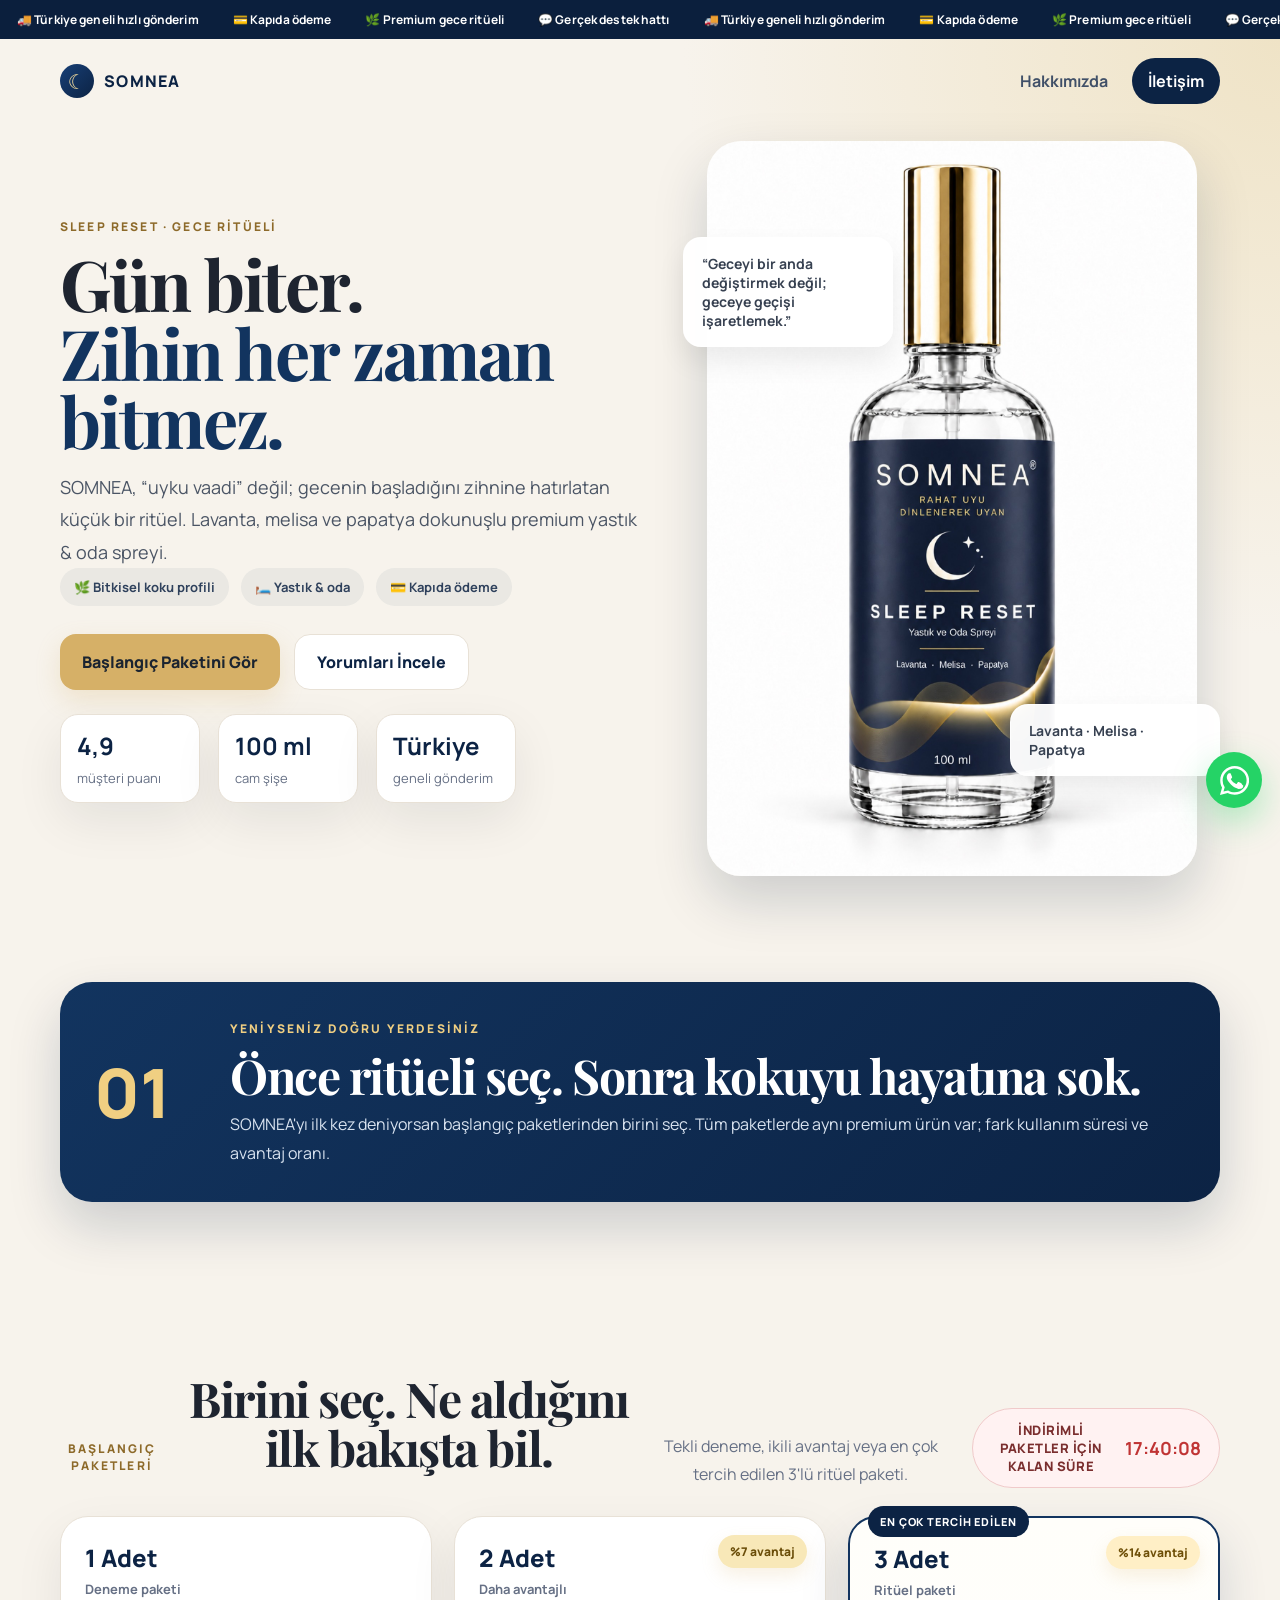
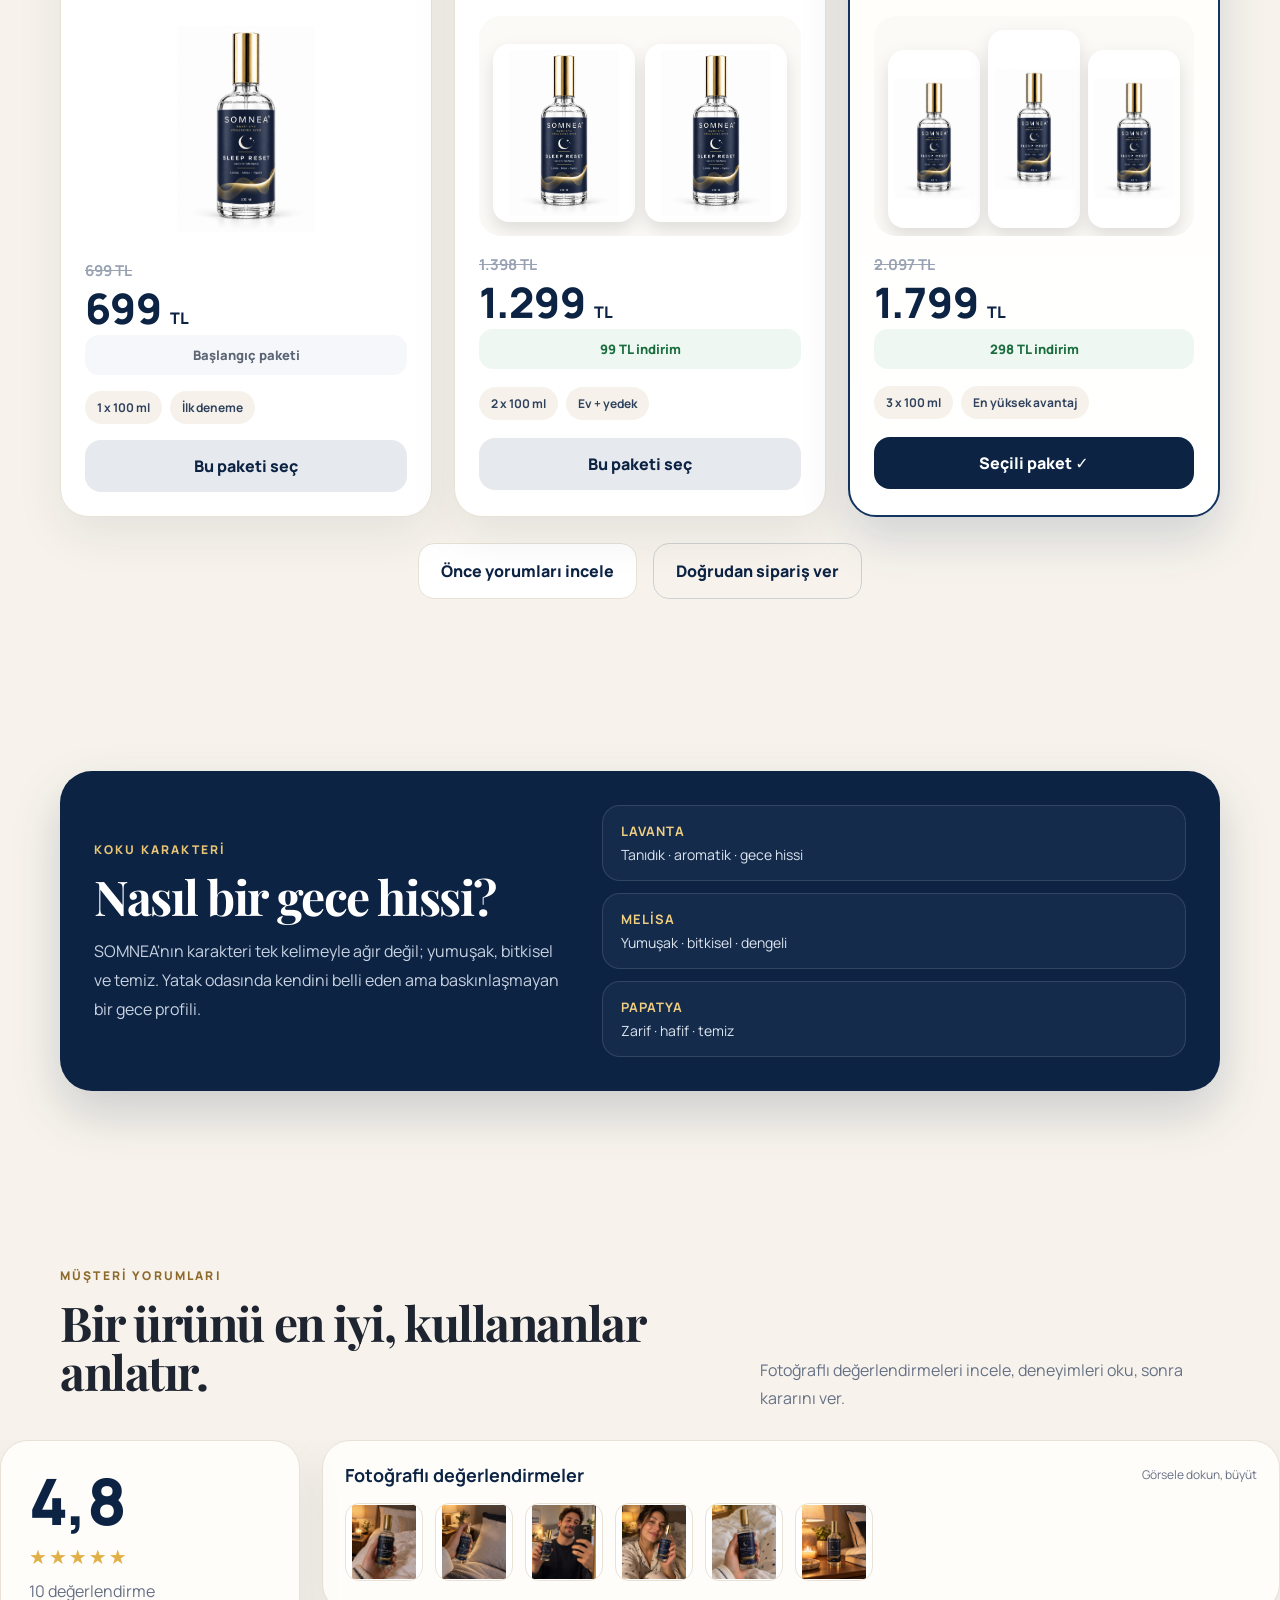
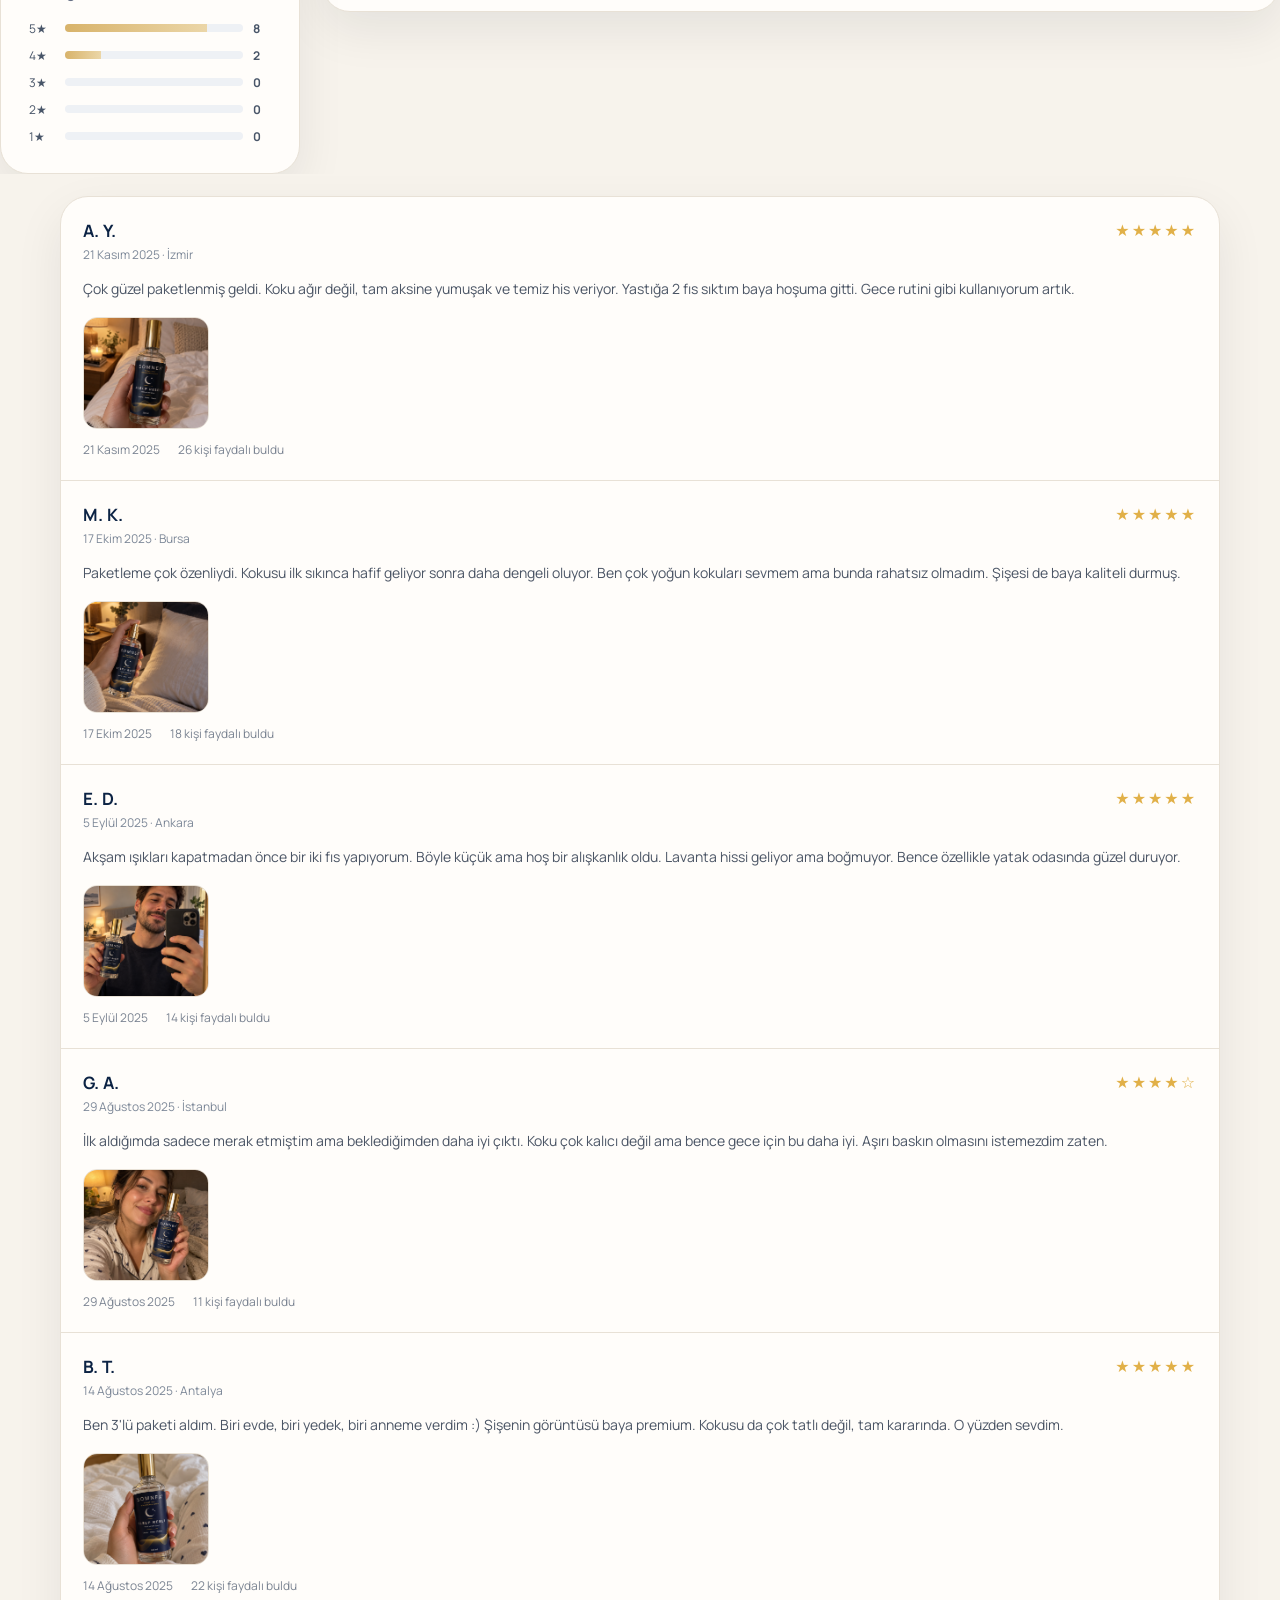
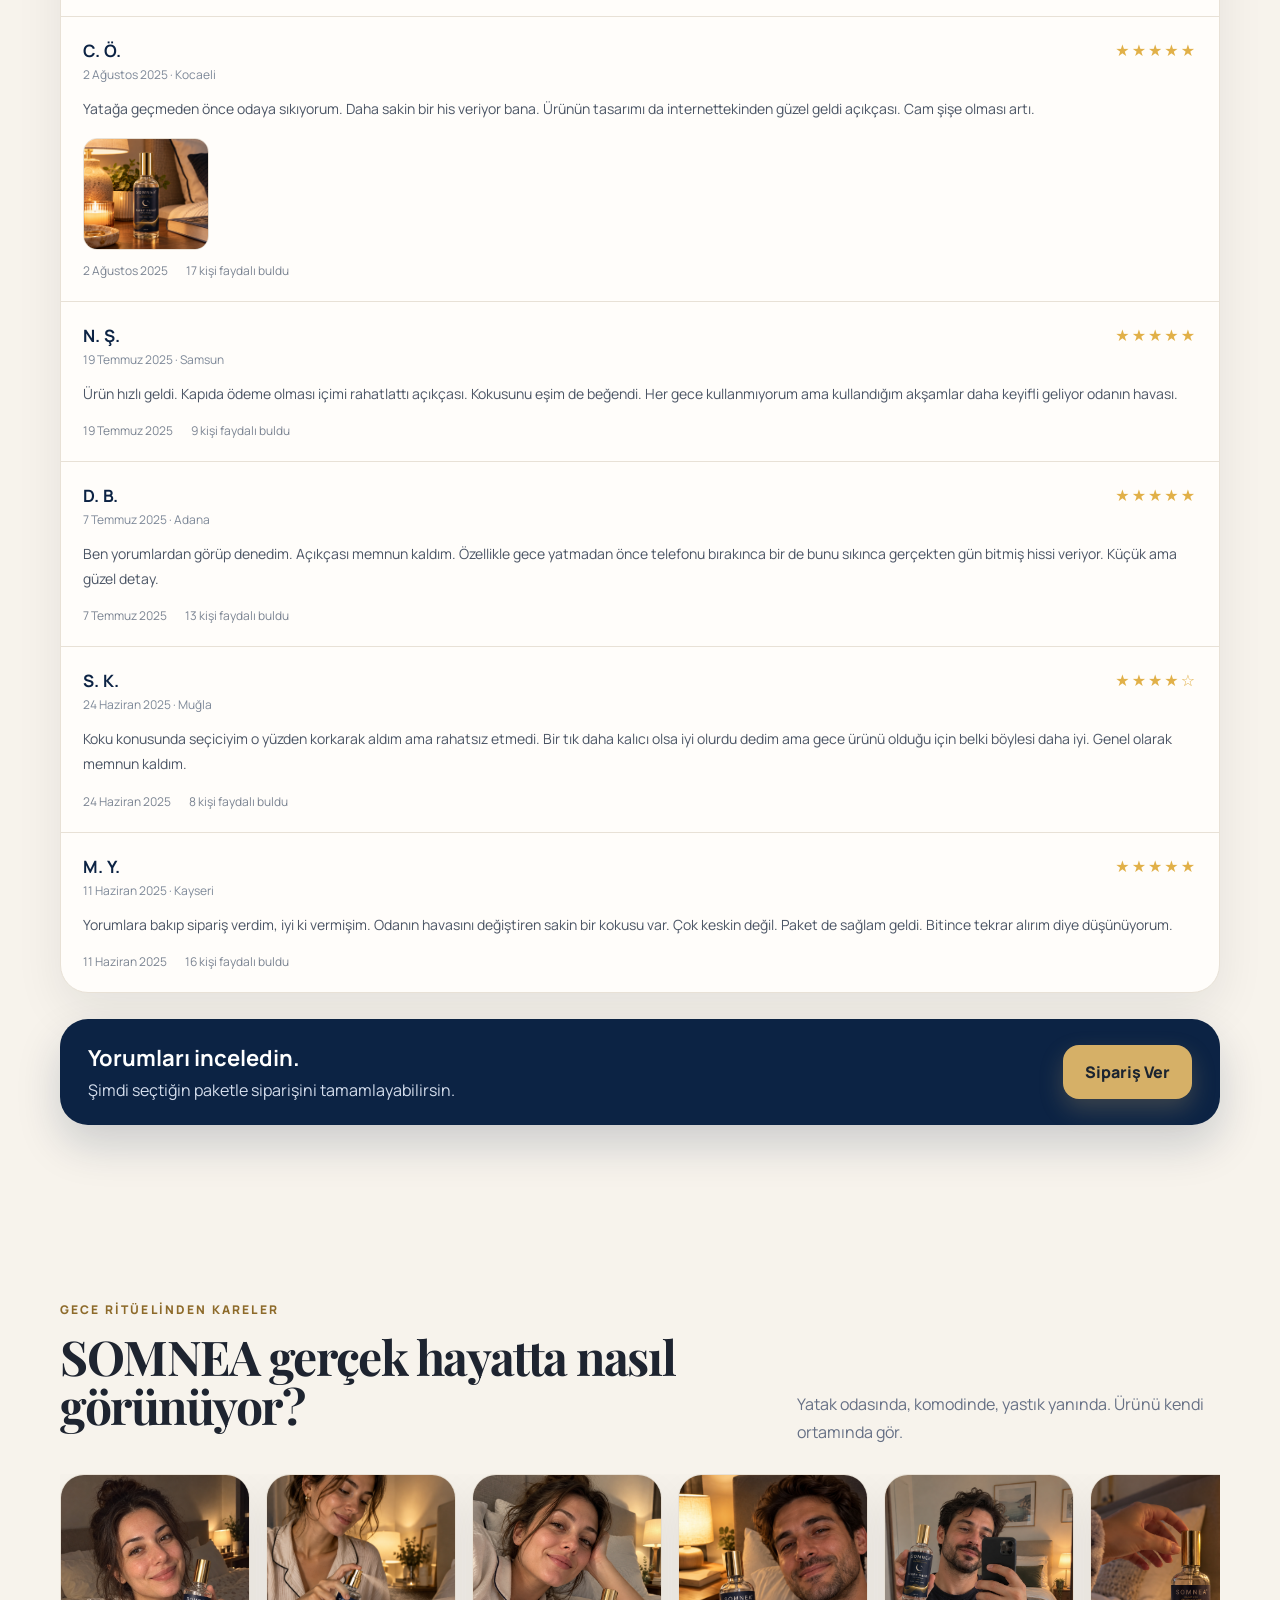
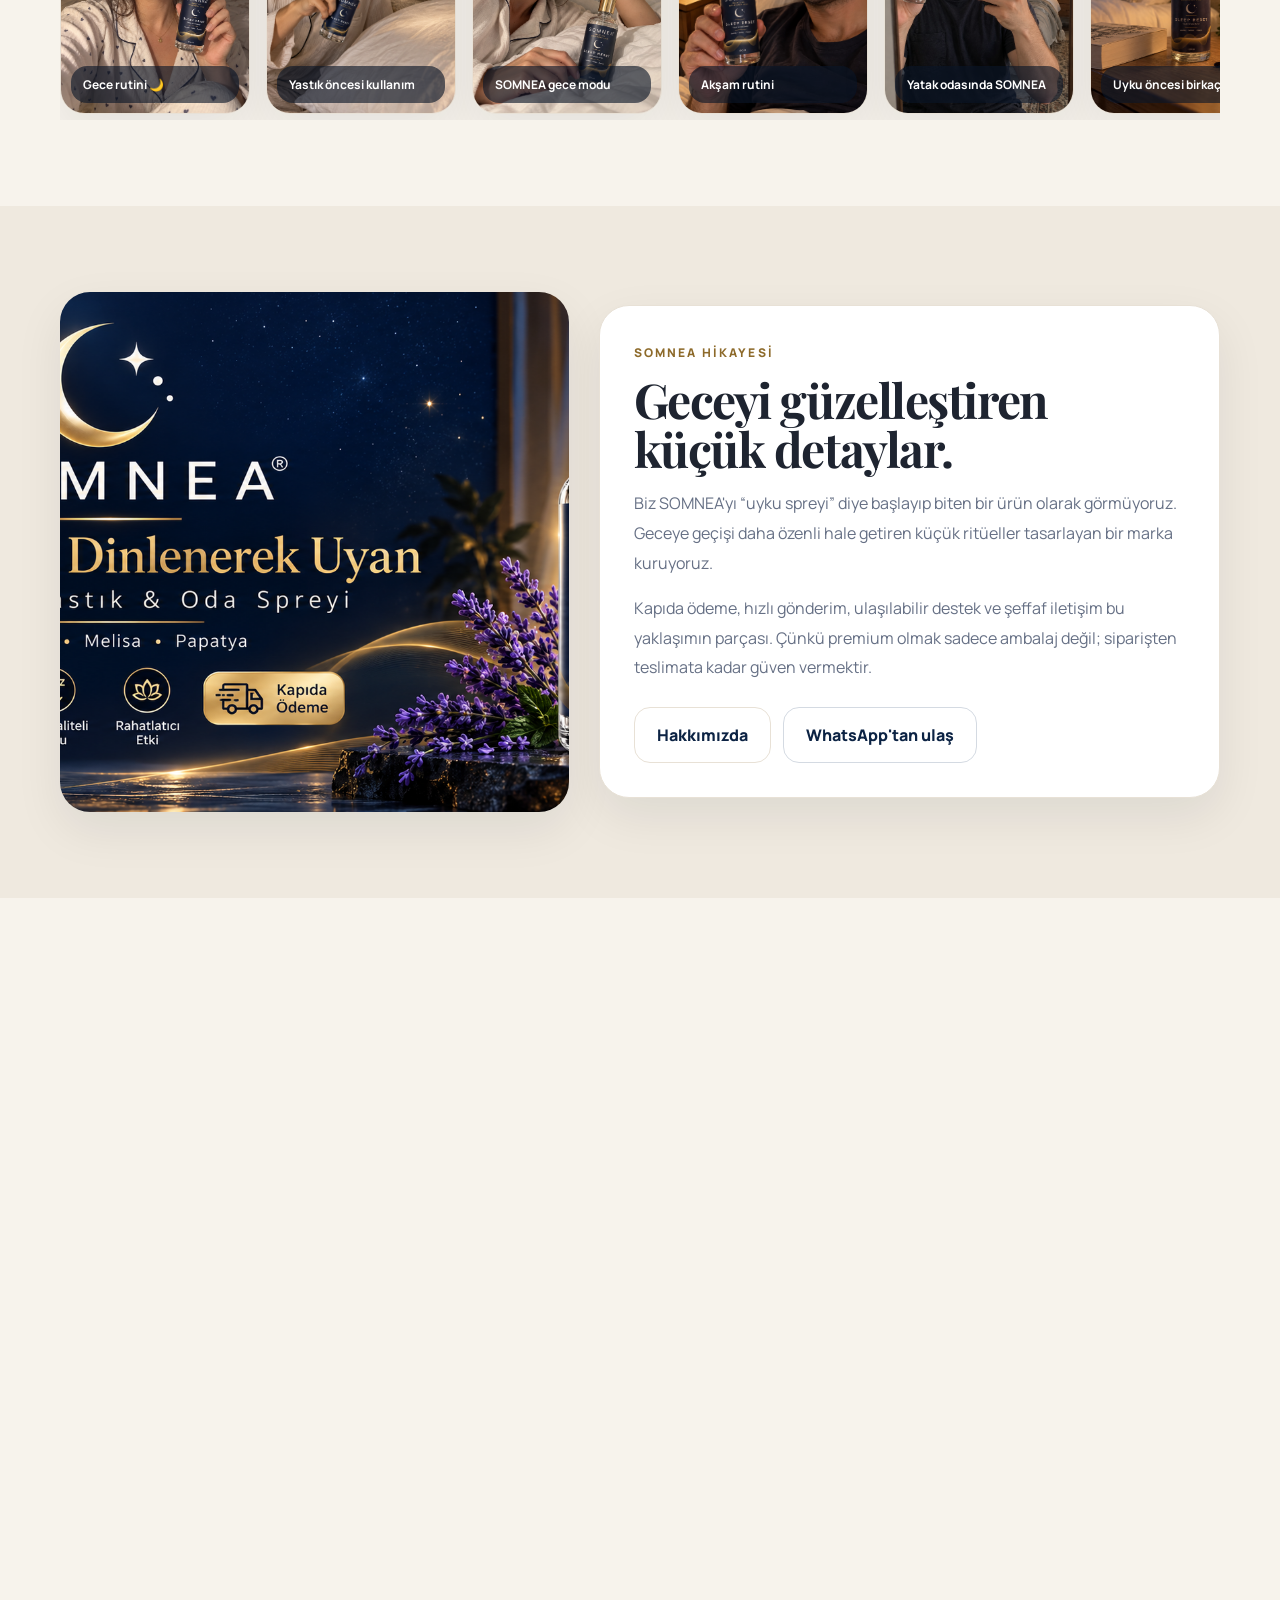
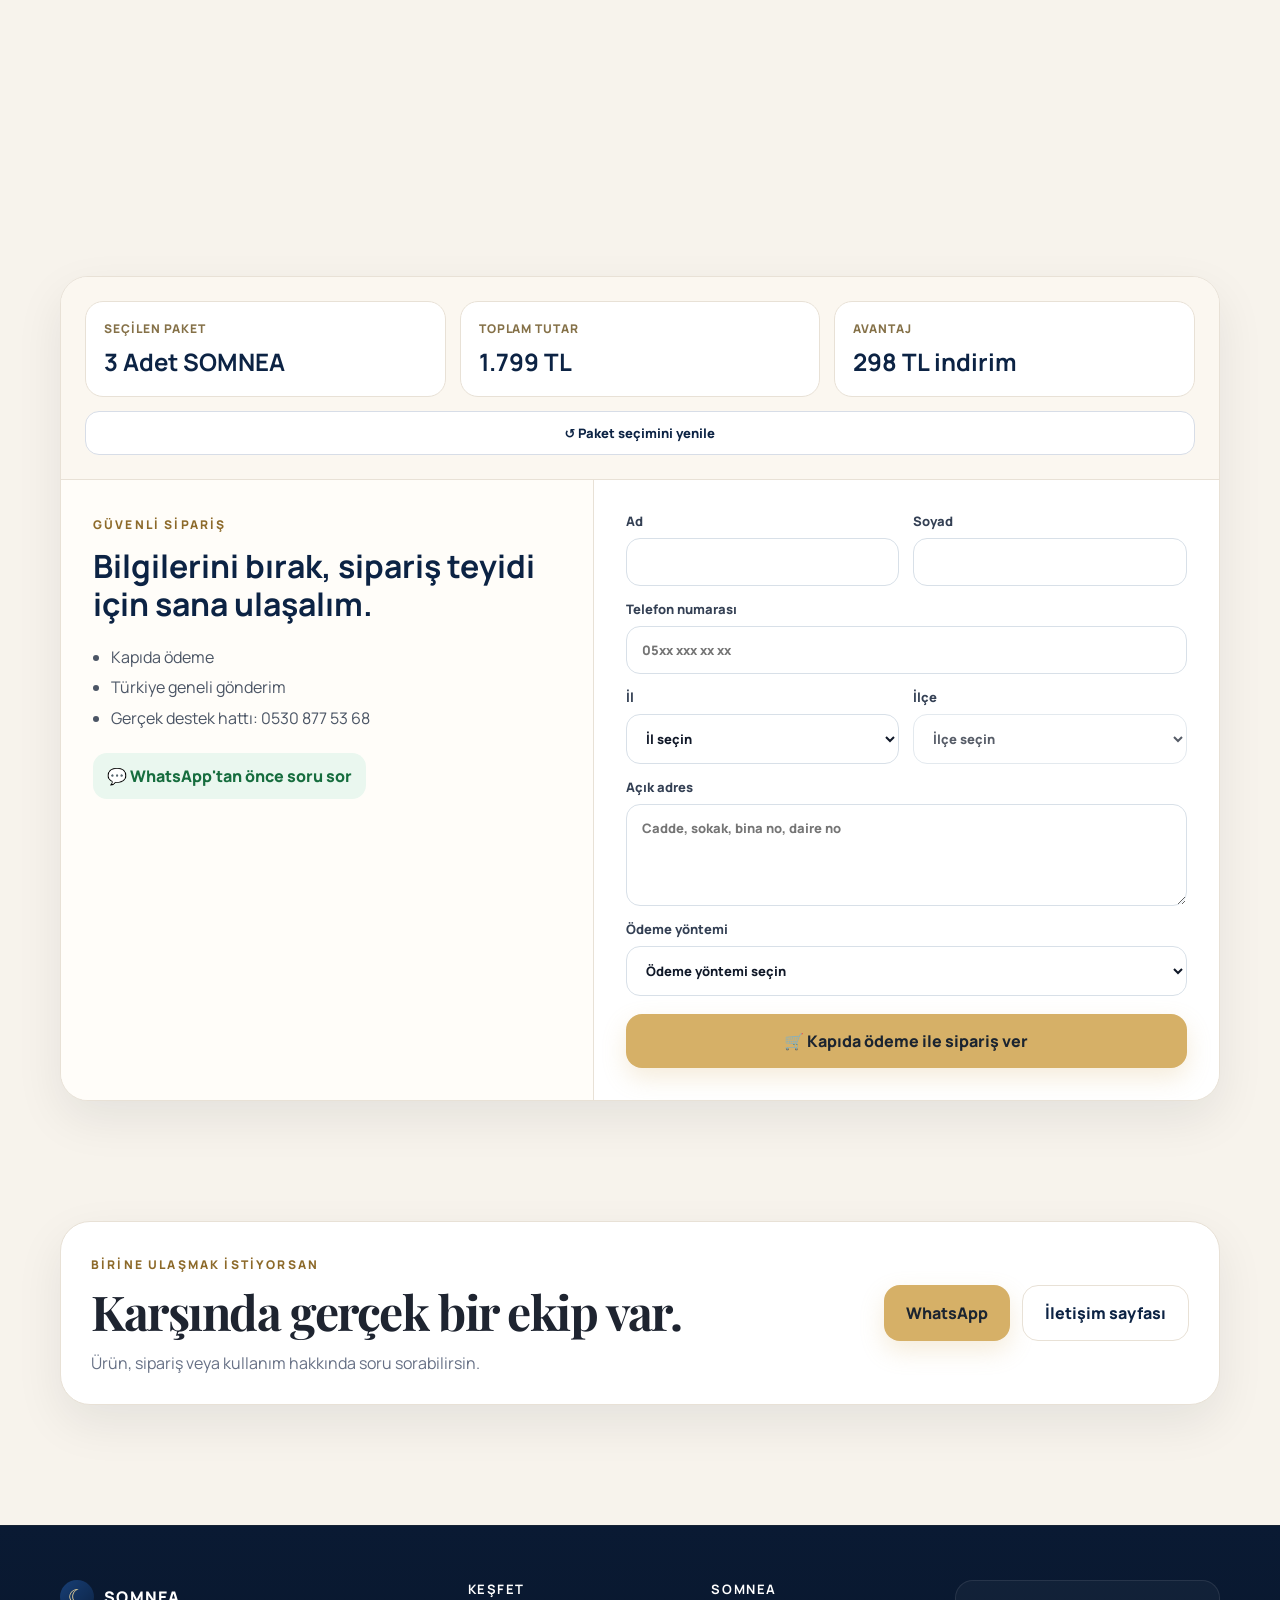
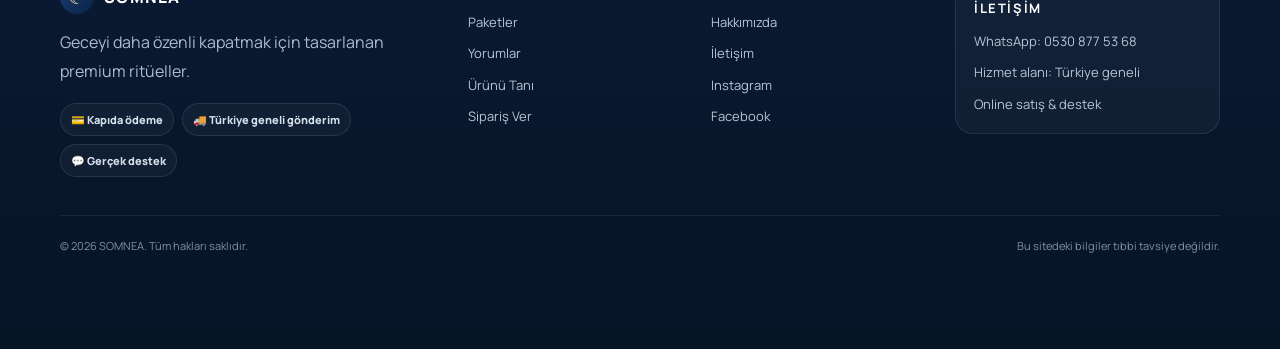
==== commit 81aa46be: "yeni3" ====
--- a/index.html
+++ b/index.html
@@ -21,9 +21,12 @@
   <script defer src="assets/js/app.js"></script>
 </head>
 <body>
-  <div class="topbar">
-    <span>🚚 Türkiye geneli hızlı gönderim</span><span>💳 Kapıda ödeme</span><span>🌿 Premium gece ritüeli</span><span>💬 Gerçek destek hattı</span>
+  <div class="topbar" aria-label="SOMNEA güven bilgileri">
+  <div class="topbar-track">
+    <div class="topbar-group"><span>🚚 Türkiye geneli hızlı gönderim</span><span>💳 Kapıda ödeme</span><span>🌿 Premium gece ritüeli</span><span>💬 Gerçek destek hattı</span></div>
+    <div class="topbar-group" aria-hidden="true"><span>🚚 Türkiye geneli hızlı gönderim</span><span>💳 Kapıda ödeme</span><span>🌿 Premium gece ritüeli</span><span>💬 Gerçek destek hattı</span></div>
   </div>
+</div>
 
   <header class="hero" id="top">
     <nav class="nav wrap">
@@ -31,7 +34,7 @@
       <div class="nav-actions">
         <a href="about.html">Hakkımızda</a>
         <a href="contact.html">İletişim</a>
-        <a class="nav-whatsapp" data-whatsapp-link href="#" target="_blank" rel="noopener">WhatsApp</a>
+        
       </div>
     </nav>
 
@@ -103,7 +106,7 @@
 
     <section class="section order-section" id="order">
       <div class="wrap section-head reveal center"><div class="eyebrow">KAPIDA ÖDEME SİPARİŞ</div><h2>Seçimini yaptıysan, gerisi kolay.</h2><p>Formu doldur. Sipariş teyidi için sana ulaşalım. Ürün geldiğinde kapıda öde.</p></div>
-      <div class="wrap order-shell reveal"><div class="order-summary"><div><span>Seçilen paket</span><strong id="summaryPackage">3 Adet SOMNEA</strong></div><div><span>Toplam tutar</span><strong id="summaryTotal">1.799 TL</strong></div><div><span>Avantaj</span><strong id="summarySaving">298 TL indirim</strong></div></div><div class="order-grid"><div class="order-copy"><div class="eyebrow">GÜVENLİ SİPARİŞ</div><h3>Bilgilerini bırak, sipariş teyidi için sana ulaşalım.</h3><ul><li>Kapıda ödeme</li><li>Türkiye geneli gönderim</li><li>Gerçek destek hattı: <span data-phone-display>0530 877 53 68</span></li></ul><a class="inline-whatsapp" data-whatsapp-link href="#" target="_blank" rel="noopener">💬 WhatsApp'tan önce soru sor</a></div><form class="order-form" name="somnea-order" id="orderForm"><input type="hidden" name="form-name" value="somnea-order"><p class="hidden"><label>Bu alanı doldurmayın <input name="bot-field"></label></p><input type="hidden" name="paket" id="formPackage" value="3 Adet SOMNEA"><input type="hidden" name="tutar" id="formTotal" value="1799 TL"><div class="form-row"><label>Ad<input type="text" name="ad" required autocomplete="given-name"></label><label>Soyad<input type="text" name="soyad" required autocomplete="family-name"></label></div><label>Telefon numarası<input type="tel" name="telefon" required placeholder="05xx xxx xx xx" autocomplete="tel"></label><div class="form-row"><label>İl<select name="il" id="citySelect" required><option value="">İl seçin</option></select></label><label>İlçe<select name="ilce" id="districtSelect" required disabled><option value="">İlçe seçin</option></select></label></div><label>Açık adres<textarea name="adres" id="addressField" rows="4" required placeholder="Cadde, sokak, bina no, daire no"></textarea></label><label>Ödeme yöntemi<select name="odeme" id="paymentMethod" required><option value="">Ödeme yöntemi seçin</option><option value="Kapıda Nakit">Kapıda Nakit</option></select></label><button class="btn btn-submit" type="submit">🛒 Kapıda ödeme ile sipariş ver</button><div id="orderMessage" hidden></div></form></div></div>
+      <div class="wrap order-shell reveal"><div class="order-summary"><div><span>Seçilen paket</span><strong id="summaryPackage">3 Adet SOMNEA</strong></div><div><span>Toplam tutar</span><strong id="summaryTotal">1.799 TL</strong></div><div><span>Avantaj</span><strong id="summarySaving">298 TL indirim</strong></div><a class="change-package" href="#packages">↺ Paket seçimini yenile</a></div><div class="order-grid"><div class="order-copy"><div class="eyebrow">GÜVENLİ SİPARİŞ</div><h3>Bilgilerini bırak, sipariş teyidi için sana ulaşalım.</h3><ul><li>Kapıda ödeme</li><li>Türkiye geneli gönderim</li><li>Gerçek destek hattı: <span data-phone-display>0530 877 53 68</span></li></ul><a class="inline-whatsapp" data-whatsapp-link href="#" target="_blank" rel="noopener">💬 WhatsApp'tan önce soru sor</a></div><form class="order-form" name="somnea-order" id="orderForm"><input type="hidden" name="form-name" value="somnea-order"><p class="hidden"><label>Bu alanı doldurmayın <input name="bot-field"></label></p><input type="hidden" name="paket" id="formPackage" value="3 Adet SOMNEA"><input type="hidden" name="tutar" id="formTotal" value="1799 TL"><div class="form-row"><label>Ad<input type="text" name="ad" required autocomplete="given-name"></label><label>Soyad<input type="text" name="soyad" required autocomplete="family-name"></label></div><label>Telefon numarası<input type="tel" name="telefon" required placeholder="05xx xxx xx xx" autocomplete="tel"></label><div class="form-row"><label>İl<select name="il" id="citySelect" required><option value="">İl seçin</option></select></label><label>İlçe<select name="ilce" id="districtSelect" required disabled><option value="">İlçe seçin</option></select></label></div><label>Açık adres<textarea name="adres" id="addressField" rows="4" required placeholder="Cadde, sokak, bina no, daire no"></textarea></label><label>Ödeme yöntemi<select name="odeme" id="paymentMethod" required><option value="">Ödeme yöntemi seçin</option><option value="Kapıda Nakit">Kapıda Nakit</option></select></label><button class="btn btn-submit" type="submit">🛒 Kapıda ödeme ile sipariş ver</button><div id="orderMessage" hidden></div></form></div></div>
     </section>
 
     <section class="section contact-strip">
@@ -111,10 +114,24 @@
     </section>
   </main>
 
-  <footer><div class="wrap footer-grid"><div><a class="brand footer-brand" href="#top"><span class="brand-mark">☾</span>SOMNEA</a><p>Geceyi daha özenli kapatmak için tasarlanan premium ritüeller.</p></div><div><strong>Keşfet</strong><a href="#packages">Paketler</a><a href="#reviews">Yorumlar</a><a href="about.html">Hakkımızda</a></div><div><strong>Ulaş</strong><a href="contact.html">İletişim</a><a id="instagramLink" href="#" target="_blank" rel="noopener">Instagram</a><a id="facebookLink" href="#" target="_blank" rel="noopener">Facebook</a></div></div></footer>
+  <footer class="site-footer">
+  <div class="wrap footer-main">
+    <div class="footer-brand-block">
+      <a class="brand footer-brand" href="index.html"><span class="brand-mark">☾</span>SOMNEA</a>
+      <p>Geceyi daha özenli kapatmak için tasarlanan premium ritüeller.</p>
+      <div class="footer-trust"><span>💳 Kapıda ödeme</span><span>🚚 Türkiye geneli gönderim</span><span>💬 Gerçek destek</span></div>
+    </div>
+    <div class="footer-col"><strong>Keşfet</strong><a href="index.html#packages">Paketler</a><a href="index.html#reviews">Yorumlar</a><a href="index.html#product-info">Ürünü Tanı</a><a href="index.html#order">Sipariş Ver</a></div>
+    <div class="footer-col"><strong>SOMNEA</strong><a href="about.html">Hakkımızda</a><a href="contact.html">İletişim</a><a id="instagramLink" href="#" target="_blank" rel="noopener">Instagram</a><a id="facebookLink" href="#" target="_blank" rel="noopener">Facebook</a></div>
+    <div class="footer-col footer-contact"><strong>İletişim</strong><a data-whatsapp-link href="#" target="_blank" rel="noopener">WhatsApp: 0530 877 53 68</a><span>Hizmet alanı: Türkiye geneli</span><span>Online satış & destek</span></div>
+  </div>
+  <div class="wrap footer-bottom"><span>© 2026 SOMNEA. Tüm hakları saklıdır.</span><span>Bu sitedeki bilgiler tıbbi tavsiye değildir.</span></div>
+</footer>
 
   <a class="sticky-order" href="#order"><div><small id="stickyPackage">3’lü paket</small><strong id="stickyPrice">1.799 TL</strong></div><span>Sipariş Ver</span></a>
-  <a class="whatsapp-float" data-whatsapp-link href="#" target="_blank" rel="noopener" aria-label="WhatsApp'tan ulaş">💬</a>
+  <a class="whatsapp-float" data-whatsapp-link href="#" target="_blank" rel="noopener" aria-label="WhatsApp'tan ulaş">
+  <svg viewBox="0 0 24 24" aria-hidden="true"><path d="M20.5 3.5A11.8 11.8 0 0 0 12.1 0C5.5 0 .2 5.3.2 11.9c0 2.1.5 4.1 1.5 5.9L0 24l6.4-1.7c1.7.9 3.7 1.4 5.7 1.4h.1c6.6 0 11.9-5.3 11.9-11.9 0-3.2-1.3-6.1-3.6-8.3ZM12.2 21.7h-.1c-1.8 0-3.5-.5-5-1.3l-.4-.2-3.8 1 1-3.7-.2-.4a9.7 9.7 0 0 1-1.5-5.2c0-5.5 4.5-9.9 9.9-9.9 2.7 0 5.1 1 7 2.9a9.8 9.8 0 0 1 2.9 7c0 5.4-4.4 9.8-9.8 9.8Zm5.4-7.4c-.3-.1-1.8-.9-2.1-1-.3-.1-.5-.1-.7.2-.2.3-.8 1-.9 1.2-.2.2-.3.2-.6.1-1.8-.9-3-1.6-4.2-3.6-.3-.5.3-.5.9-1.6.1-.2 0-.4 0-.6l-1-2.4c-.3-.6-.5-.5-.7-.5h-.6c-.2 0-.6.1-.9.4-.3.3-1.2 1.2-1.2 2.9s1.2 3.3 1.4 3.5c.2.2 2.4 3.7 5.8 5.2.8.4 1.5.6 2 .7.8.3 1.6.2 2.2.1.7-.1 1.8-.7 2-1.4.3-.7.3-1.3.2-1.4-.1-.1-.3-.2-.6-.3Z"/></svg>
+</a>
   <div class="lightbox" id="imageLightbox" hidden><button class="lightbox-close" type="button" id="lightboxClose">×</button><img id="lightboxImage" src="" alt="Yorum görseli"></div>
   <div class="success-modal" id="successModal" hidden><div class="success-card"><div class="success-icon">✓</div><h3 id="successTitle">Tebrikler!</h3><p id="successText">Siparişiniz alındı. En kısa sürede size ulaşılıp sipariş teyidiniz yapılacaktır.</p><button class="btn" type="button" id="successClose">Tamam</button></div></div>
 </body>
--- a/assets/css/styles.css
+++ b/assets/css/styles.css
@@ -133,3 +133,83 @@
 .page-hero{padding:72px 0;background:radial-gradient(circle at top right,#efe3c6 0,#f7f3ec 45%,#f7f3ec 100%)}.page-hero .wrap{max-width:900px}.page-hero h1{font-size:62px}.page-hero p{font-size:18px;line-height:1.85;color:var(--muted);max-width:720px}
 .story-grid,.contact-grid{display:grid;grid-template-columns:1fr 1fr;gap:24px}.story-card-wide,.contact-card{background:#fff;border:1px solid var(--line);border-radius:28px;padding:30px;box-shadow:var(--shadow)}.story-card-wide p,.contact-card p{color:var(--muted);line-height:1.85}.story-card-wide h3,.contact-card h3{color:var(--navy-deep)}.value-list{display:grid;gap:14px;margin-top:18px}.value-list div{padding:16px;border-radius:18px;background:#f8f4ec;border:1px solid var(--line)}.value-list strong{display:block;margin-bottom:6px;color:var(--navy-deep)}.contact-actions{display:flex;gap:12px;flex-wrap:wrap;margin-top:20px}
 @media(max-width:760px){.welcome-card,.scent-card,.manifesto-grid,.story-grid,.contact-grid{grid-template-columns:1fr}.welcome-number{font-size:50px}.manifesto-visual img{min-height:360px}.contact-strip-inner{display:grid}.page-hero h1{font-size:46px}.nav-actions a:not(.nav-whatsapp){display:none}.whatsapp-float{bottom:86px}}
+
+/* ===== V3.1 responsive polish ===== */
+.topbar{overflow:hidden;display:block;padding:0;background:#0b1f3d;color:#fff;white-space:nowrap}
+.topbar-track{display:flex;width:max-content;animation:somneaMarquee 24s linear infinite;will-change:transform}
+.topbar-group{display:flex;align-items:center;gap:34px;padding:11px 17px;flex:none}
+.topbar-group span{font-size:12px;font-weight:700;letter-spacing:.01em}
+@keyframes somneaMarquee{from{transform:translateX(0)}to{transform:translateX(-50%)}}
+@media (prefers-reduced-motion:reduce){.topbar-track{animation:none}}
+
+/* Header WhatsApp removed: navigation stays minimal */
+.nav-actions{gap:24px}
+
+/* Package product imagery: never crop bottle */
+.package-card>img{object-fit:contain!important;background:#fff!important;padding:12px!important;height:230px!important}
+.double-pack,.triple-pack{background:#fbfaf7!important;overflow:hidden}
+.double-pack img,.triple-pack img{object-fit:contain!important;background:#fff!important;padding:6px!important}
+
+/* Reviews: width-safe, one continuous panel, small expandable images */
+.review-summary{width:100%;max-width:100%;min-width:0;overflow:hidden}
+.review-summary>*{min-width:0;max-width:100%}
+.photo-review-box{min-width:0;max-width:100%;overflow:hidden}
+.review-thumb-strip{width:100%;max-width:100%;overflow-x:auto;overscroll-behavior-inline:contain;padding-bottom:8px}
+.review-thumb{min-width:78px!important;width:78px!important;height:78px!important;border-radius:14px!important}
+.review-thumb span{display:none!important}
+.review-grid{display:block!important;background:var(--surface);border:1px solid var(--line);border-radius:28px;box-shadow:var(--shadow);overflow:hidden;padding:0!important}
+.review-card{background:transparent!important;border:0!important;border-radius:0!important;box-shadow:none!important;padding:22px!important;margin:0!important;border-bottom:1px solid var(--line)!important}
+.review-card:last-child{border-bottom:0!important}
+.review-badge{display:none!important}
+.review-image{width:126px!important;height:112px!important;object-fit:cover!important;border-radius:14px!important;margin-top:4px!important;cursor:zoom-in!important}
+.review-footer{justify-content:flex-start!important;gap:18px!important}
+.review-meta strong{letter-spacing:.02em}
+
+/* Order package re-selection */
+.change-package{grid-column:1/-1;display:flex;align-items:center;justify-content:center;min-height:44px;border:1px solid #d7dde7;border-radius:14px;background:#fff;color:var(--navy-deep);font-size:13px;font-weight:900;transition:.2s}
+.change-package:hover{border-color:var(--navy);background:#f7f9fc}
+
+/* Professional footer */
+.site-footer{background:linear-gradient(180deg,#0a1a33 0%,#071426 100%);color:#dce4ef;padding:54px 0 96px;margin-top:34px;border-top:1px solid rgba(255,255,255,.06)}
+.footer-main{display:grid;grid-template-columns:1.45fr .8fr .8fr 1.05fr;gap:42px;align-items:start}
+.footer-brand-block p{max-width:350px;color:#aebbd0;line-height:1.8;margin:14px 0 18px}
+.footer-trust{display:flex;flex-wrap:wrap;gap:8px}
+.footer-trust span{font-size:11px;font-weight:800;padding:8px 10px;border:1px solid rgba(255,255,255,.1);border-radius:999px;color:#d7e0ec;background:rgba(255,255,255,.035)}
+.footer-col{display:grid;gap:10px;align-content:start}
+.footer-col strong{color:#fff;font-size:13px;text-transform:uppercase;letter-spacing:.12em;margin-bottom:4px}
+.footer-col a,.footer-col span{color:#b9c5d6;font-size:13px;line-height:1.65}
+.footer-col a:hover{color:#fff}
+.footer-contact{padding:18px;border:1px solid rgba(255,255,255,.09);border-radius:18px;background:rgba(255,255,255,.035)}
+.footer-bottom{display:flex;justify-content:space-between;gap:24px;border-top:1px solid rgba(255,255,255,.08);margin-top:38px;padding-top:22px;color:#8190a5;font-size:11px}
+.footer-brand{color:#fff!important}
+
+/* WhatsApp: icon-only floating contact */
+.whatsapp-float{width:56px!important;height:56px!important;border-radius:999px!important;background:#25d366!important;color:#fff!important;display:grid!important;place-items:center!important;padding:0!important;box-shadow:0 14px 34px rgba(37,211,102,.35)!important}
+.whatsapp-float svg{width:29px;height:29px;fill:currentColor;display:block}
+
+@media(max-width:1024px){
+  .footer-main{grid-template-columns:1fr 1fr;gap:30px}
+}
+
+@media(max-width:760px){
+  .topbar-track{animation-duration:18s}
+  .topbar-group{gap:24px;padding:10px 12px}
+  .topbar-group span{font-size:11px}
+  .nav-actions{display:flex}
+  .nav-actions a{display:none!important}
+  .package-card>img{height:230px!important;object-fit:contain!important;padding:16px!important}
+  .review-summary{display:grid!important;grid-template-columns:minmax(0,1fr)!important;gap:16px!important}
+  .rating-box,.photo-review-box{width:100%!important;max-width:100%!important;min-width:0!important;padding:20px!important;box-sizing:border-box!important}
+  .photo-head{align-items:flex-start;flex-direction:column;gap:4px}
+  .review-thumb-strip{margin:0!important;width:100%!important;max-width:100%!important}
+  .review-grid{width:100%!important;max-width:100%!important;border-radius:22px!important}
+  .review-card{padding:18px!important}
+  .review-image{width:104px!important;height:94px!important}
+  .review-head{gap:8px}
+  .review-meta strong{font-size:15px!important}
+  .footer-main{grid-template-columns:1fr!important;gap:24px}
+  .footer-col{padding-top:2px}
+  .footer-bottom{display:grid;gap:8px}
+  .site-footer{padding-bottom:112px}
+  .whatsapp-float{right:16px!important;bottom:86px!important}
+}
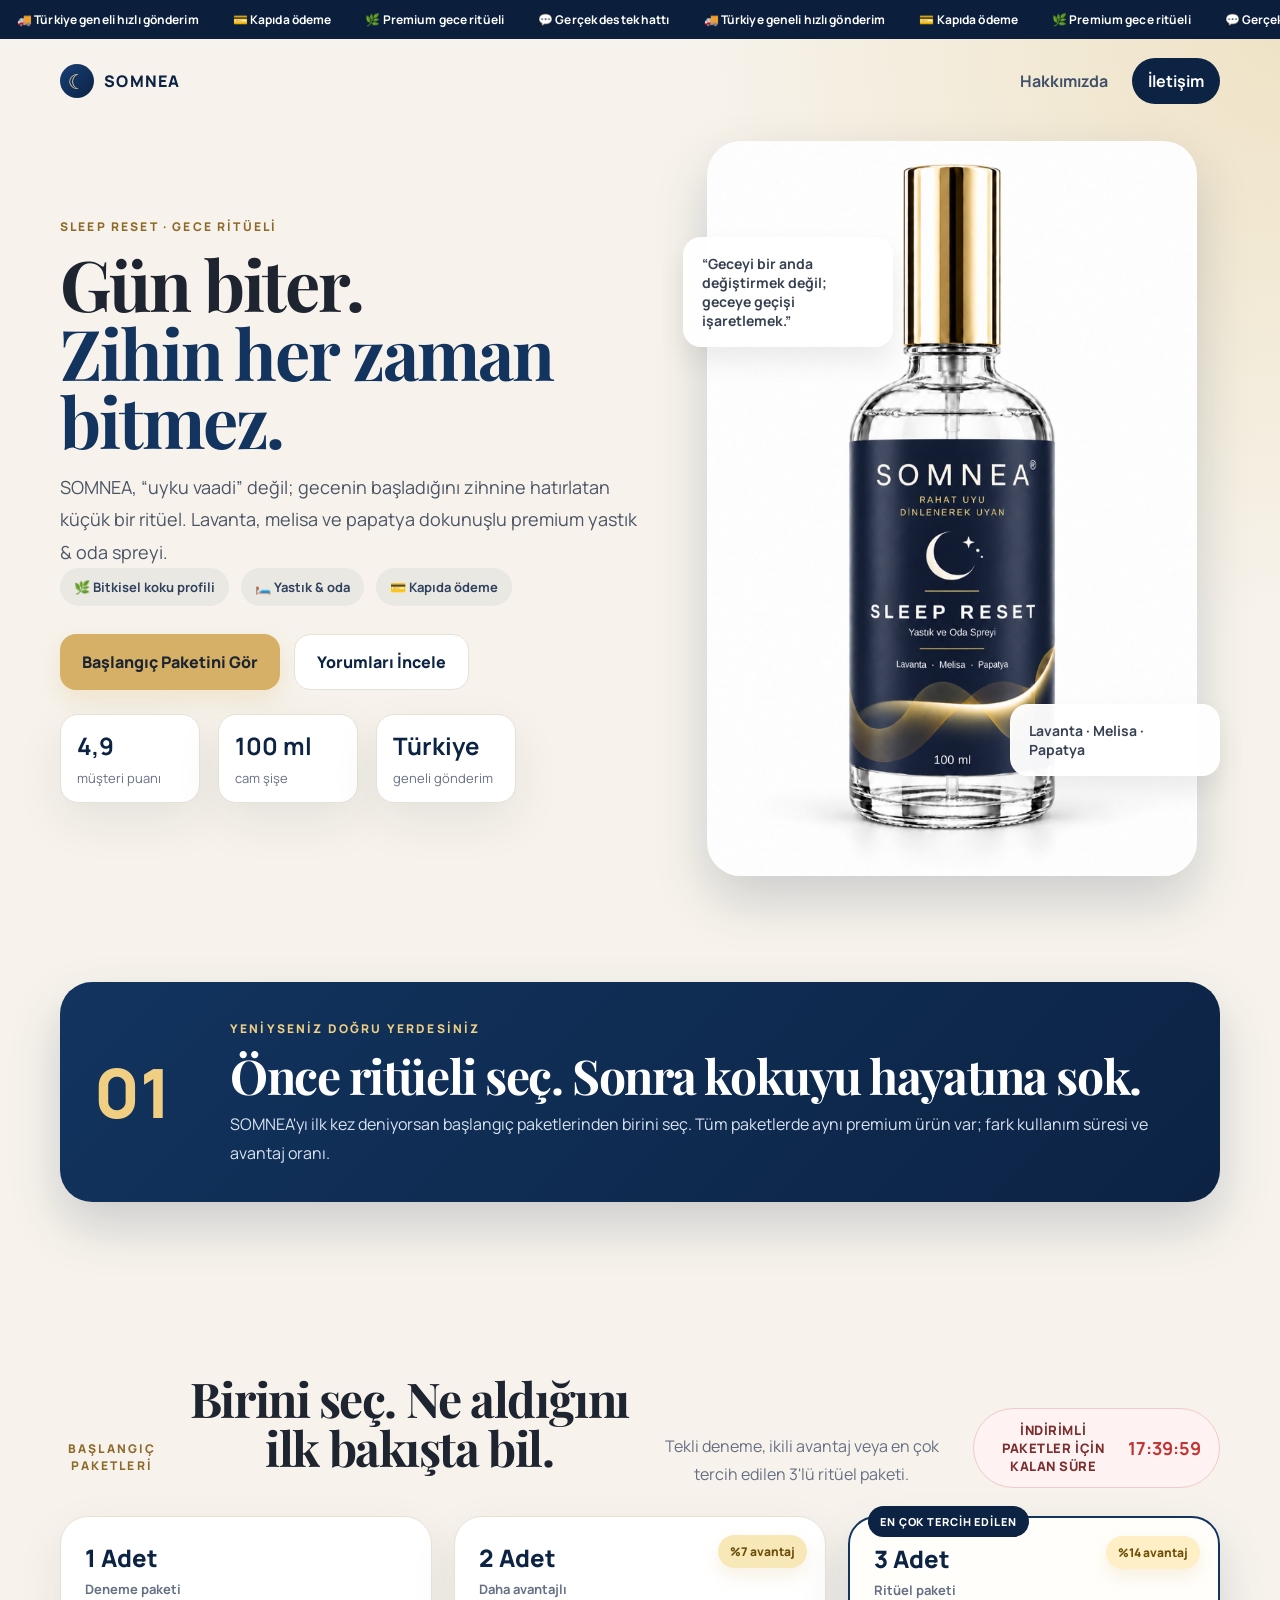
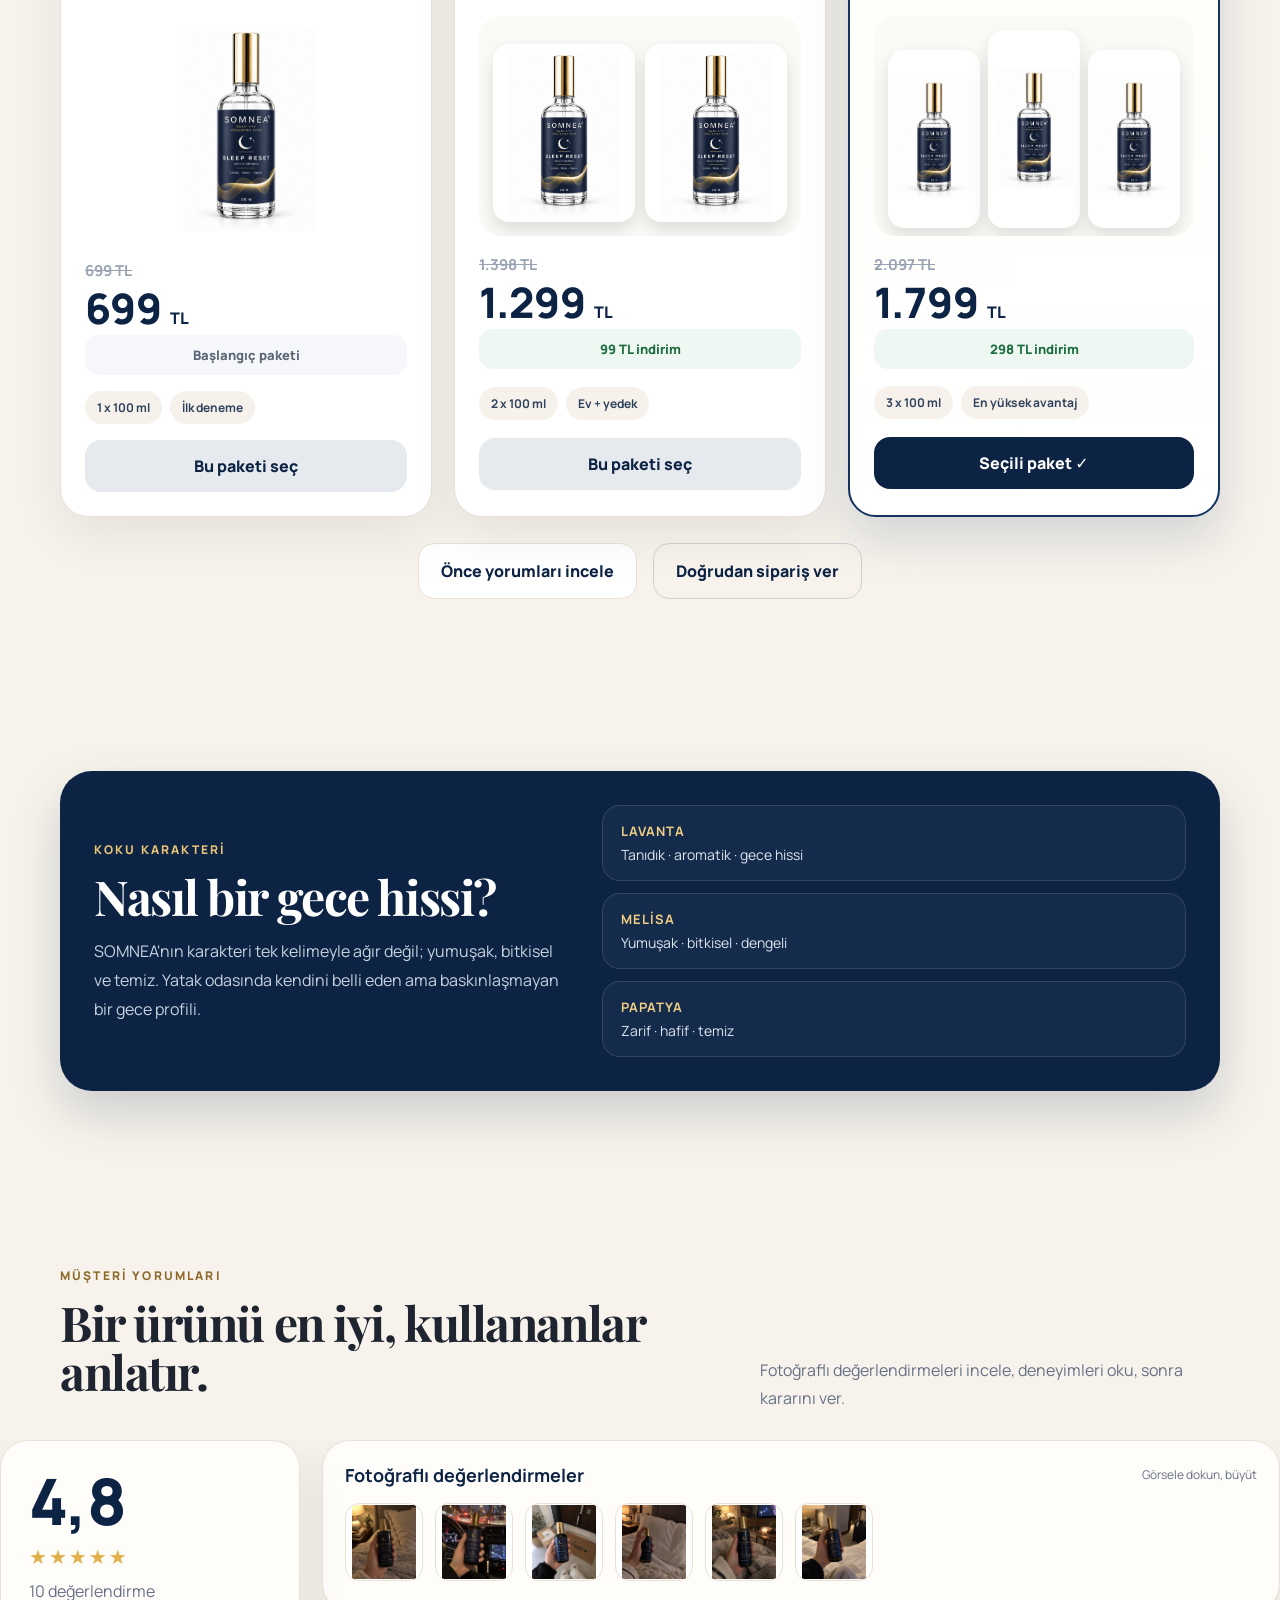
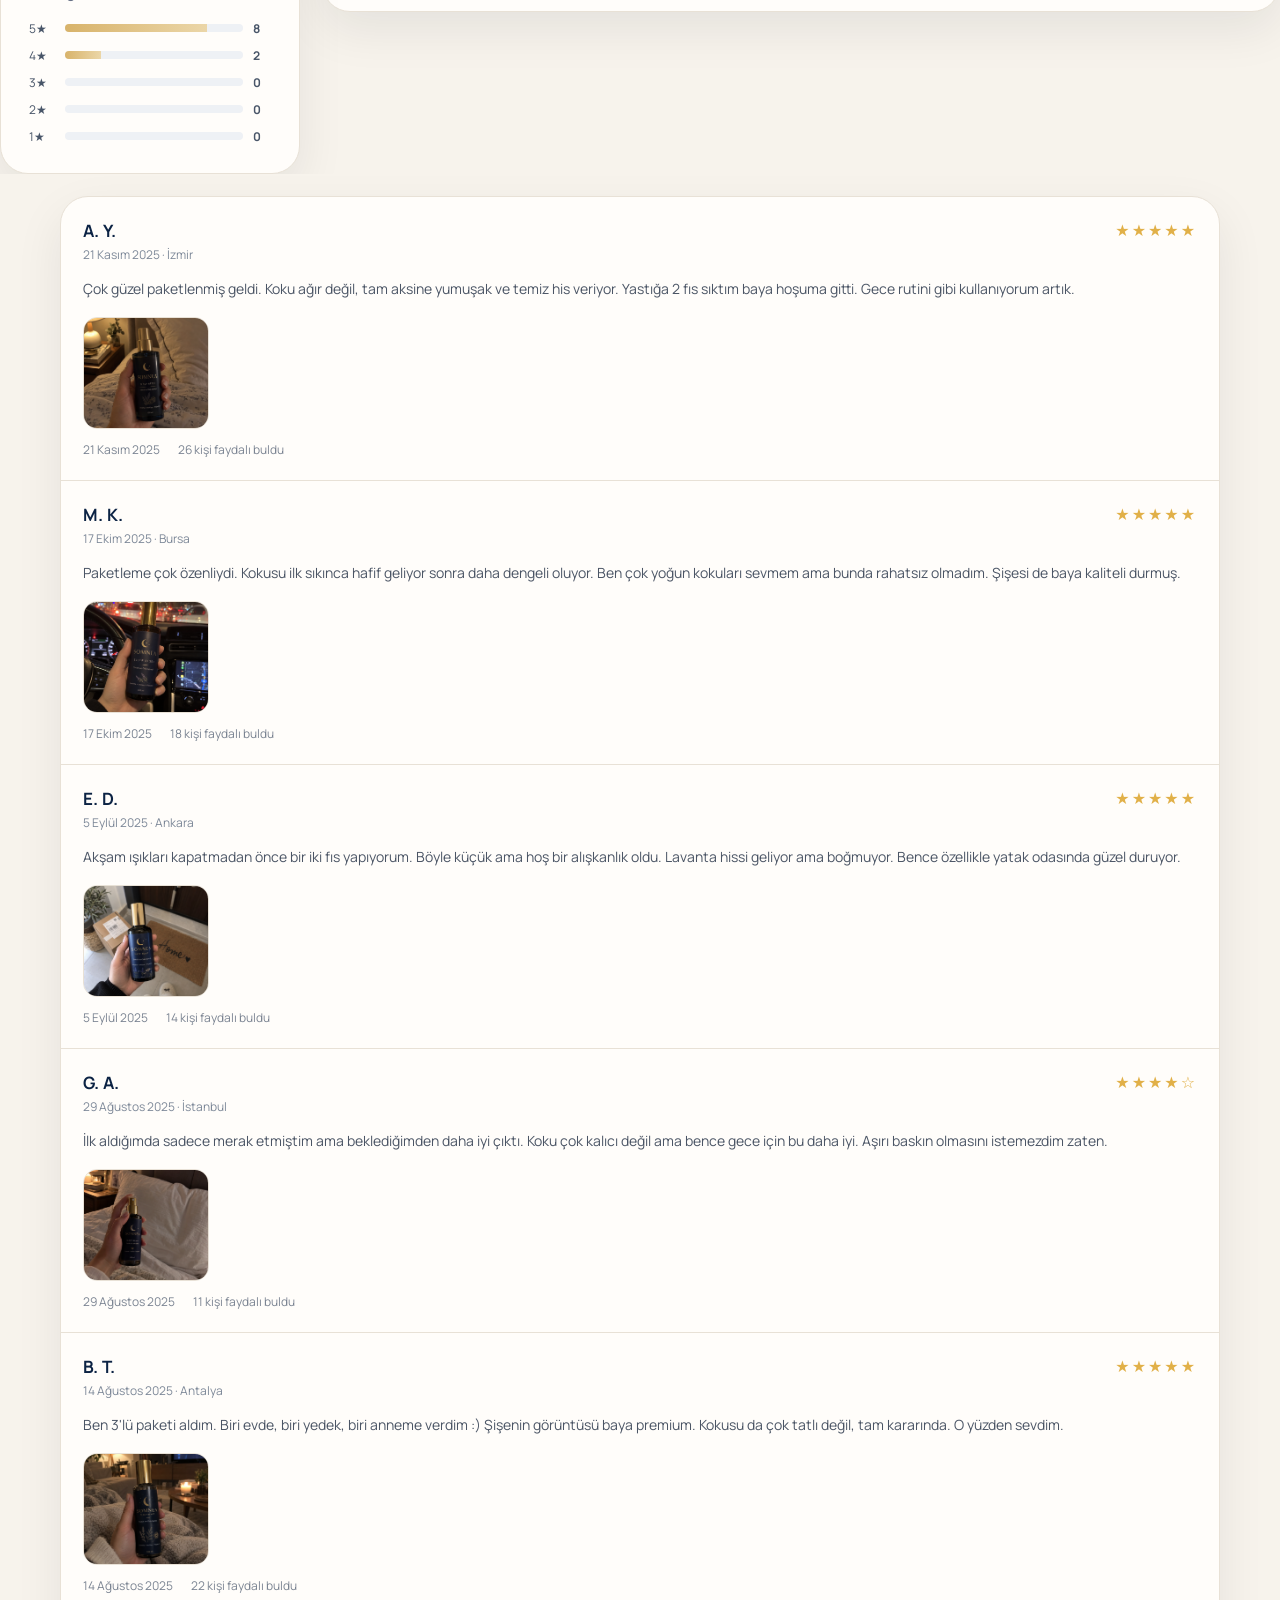
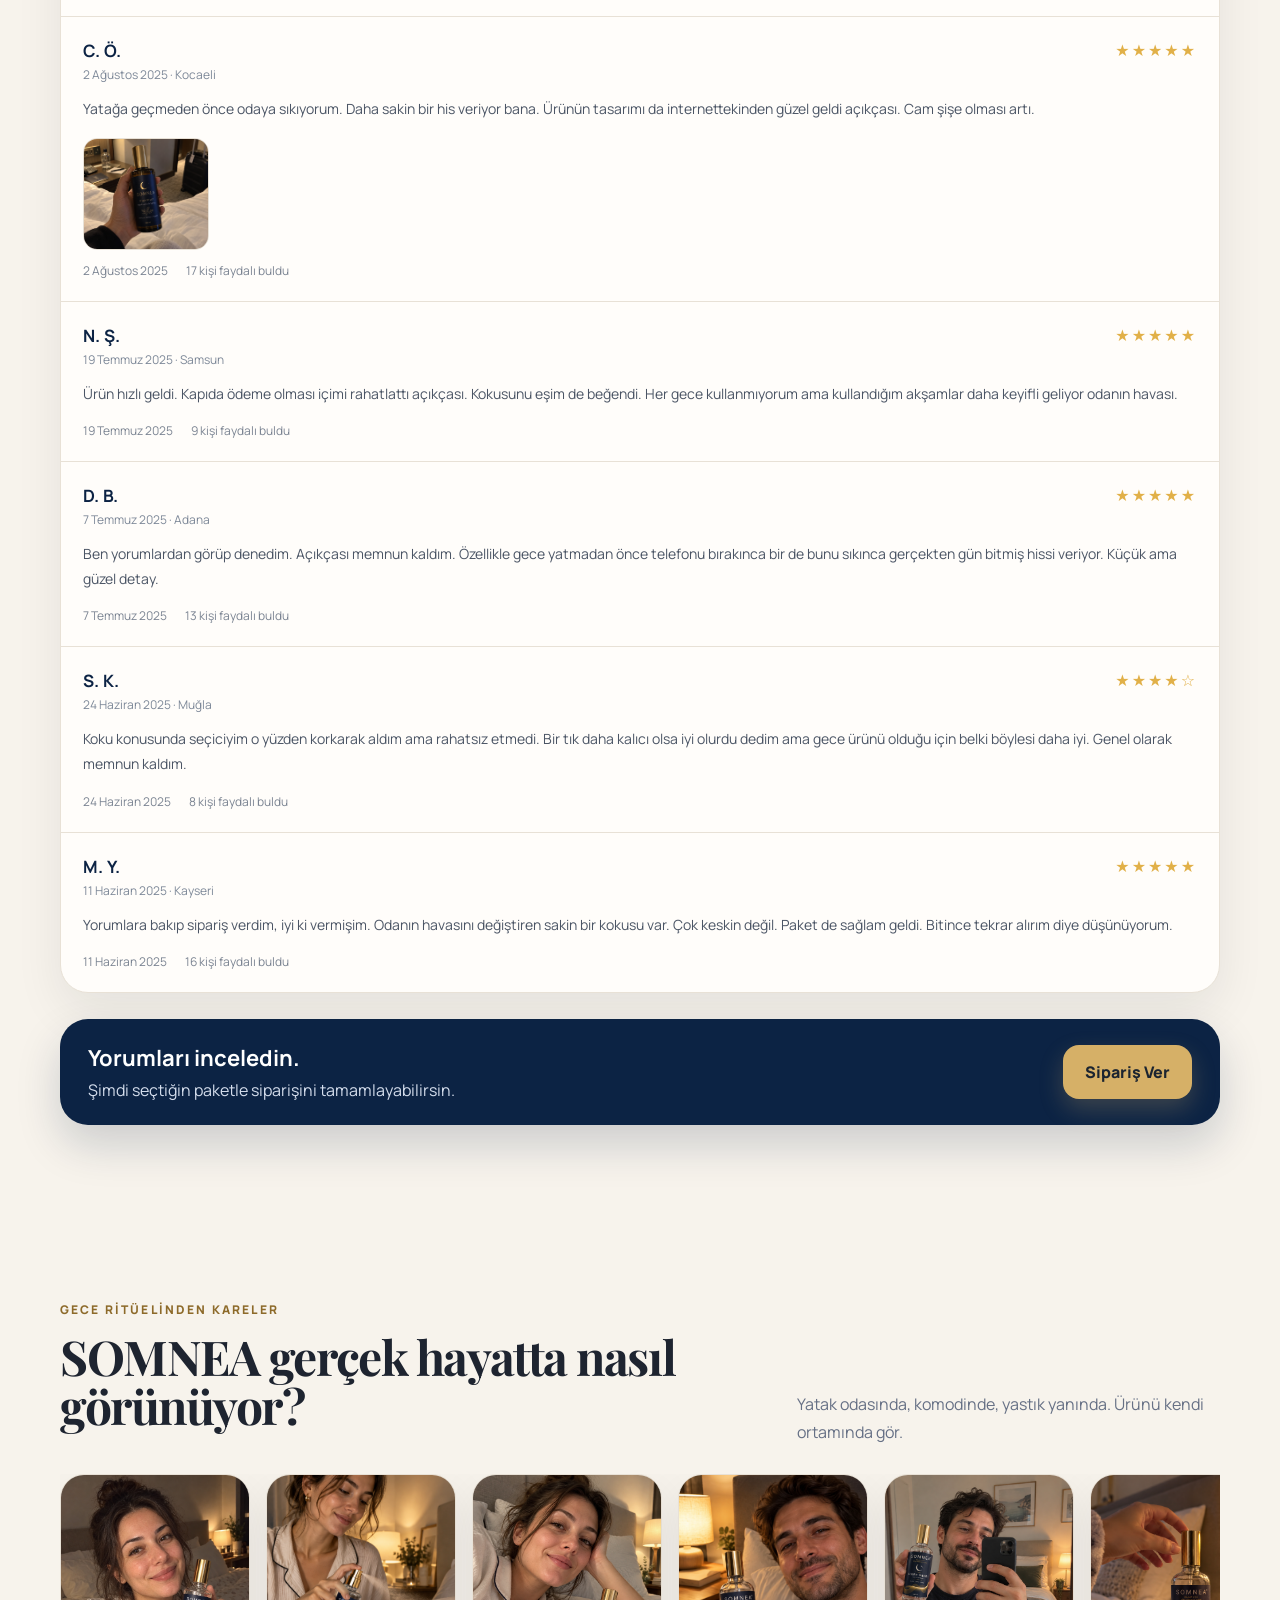
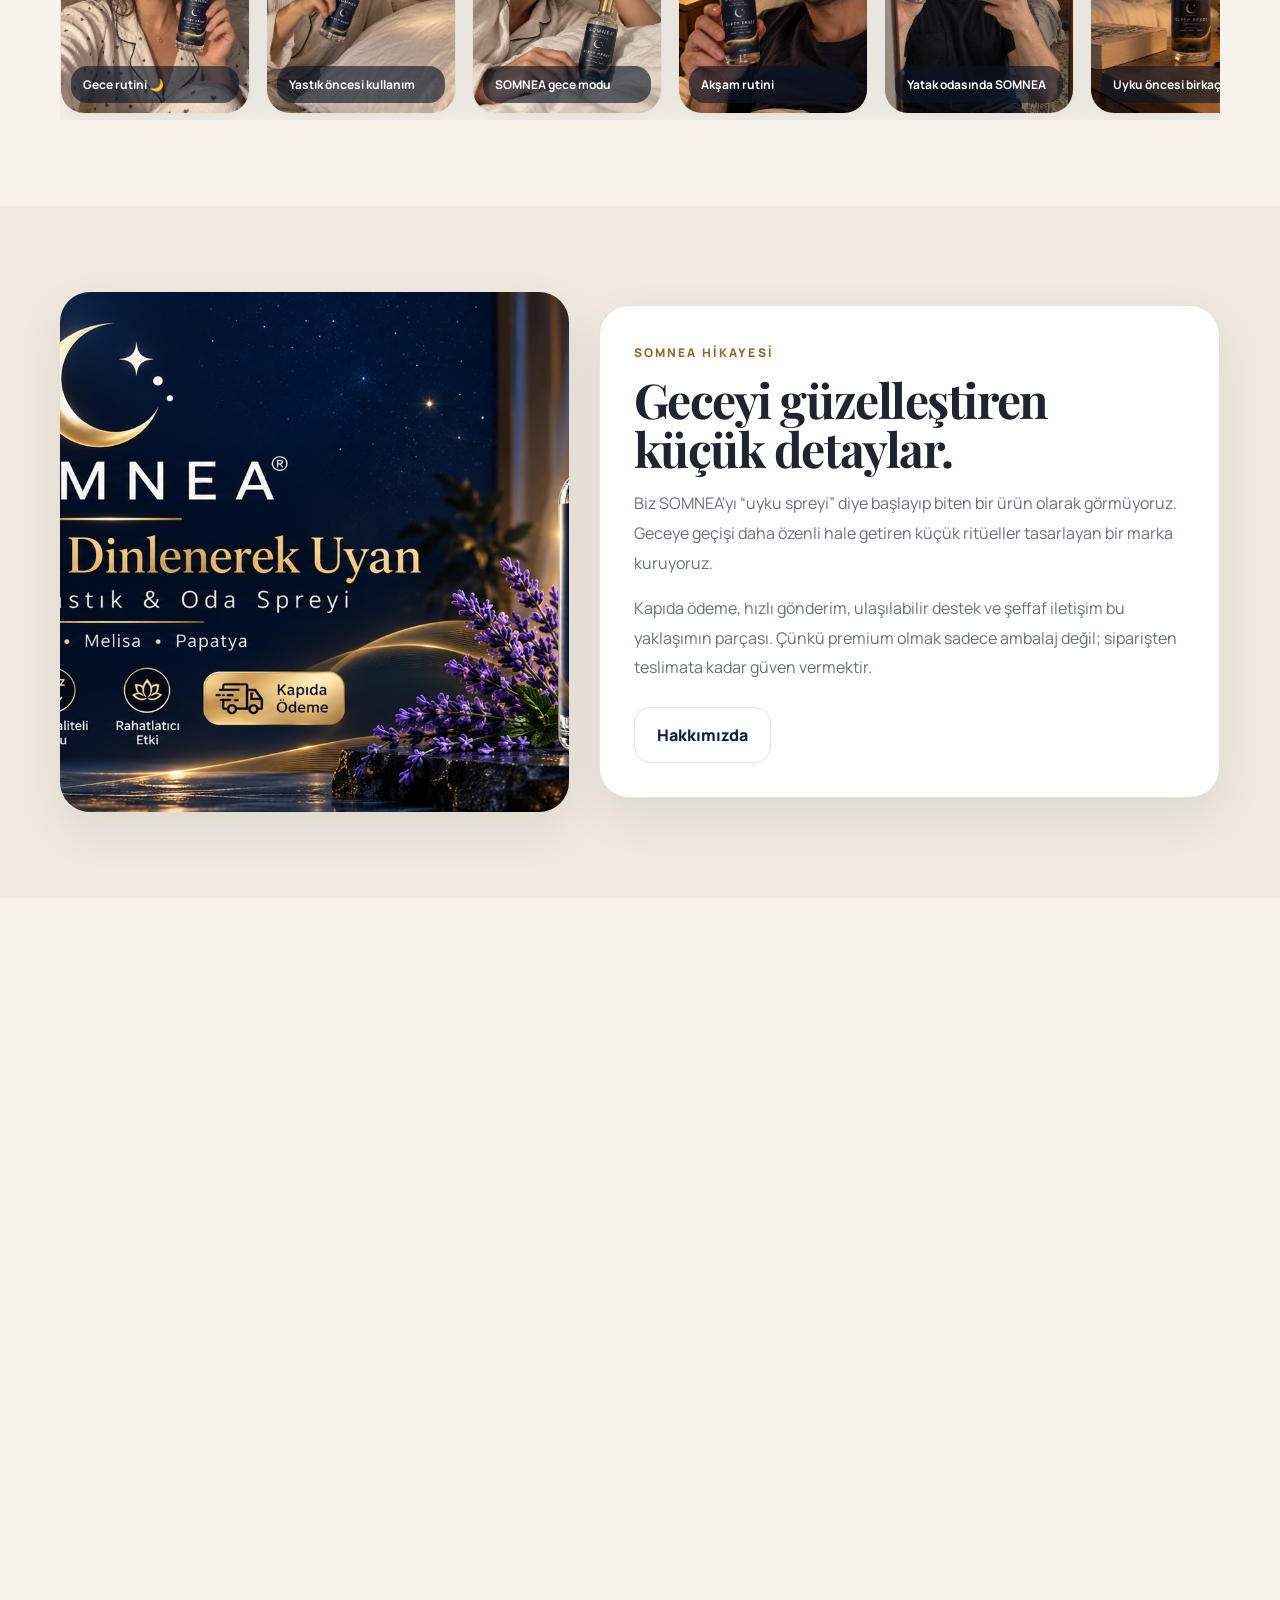
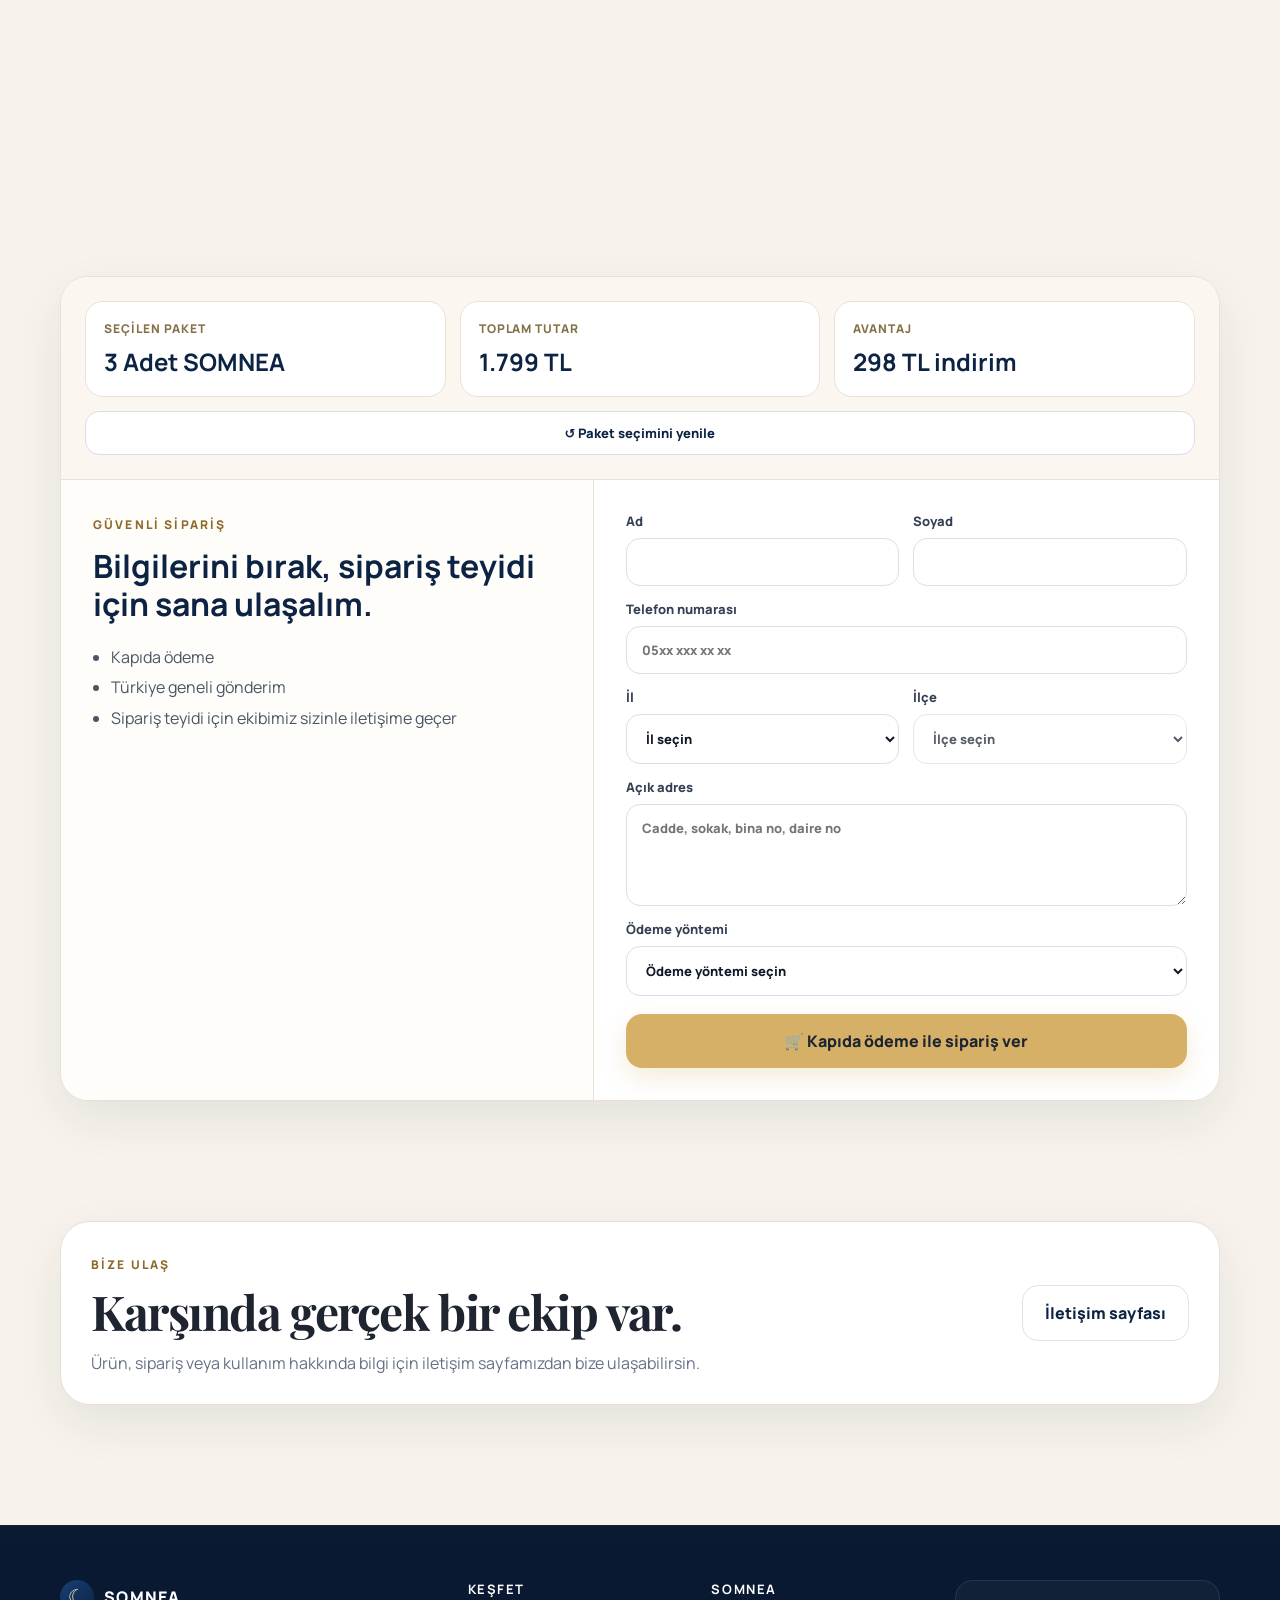
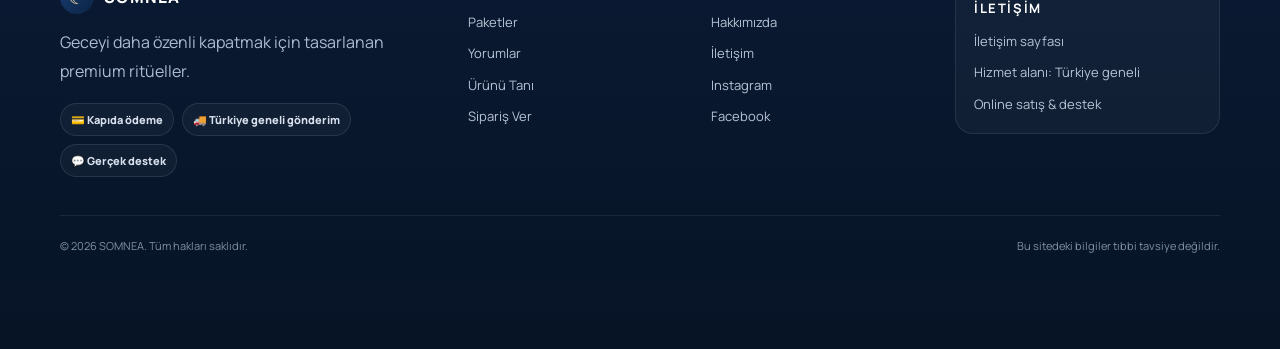
==== commit c45a141c: "yeni5" ====
--- a/index.html
+++ b/index.html
@@ -95,7 +95,7 @@
     <section class="section brand-manifesto">
       <div class="wrap manifesto-grid">
         <div class="manifesto-visual reveal"><img src="assets/images/brand/somnea-cover.png" alt="SOMNEA marka dünyası"></div>
-        <div class="manifesto-copy reveal"><div class="eyebrow">SOMNEA HİKAYESİ</div><h2>Geceyi güzelleştiren küçük detaylar.</h2><p>Biz SOMNEA'yı “uyku spreyi” diye başlayıp biten bir ürün olarak görmüyoruz. Geceye geçişi daha özenli hale getiren küçük ritüeller tasarlayan bir marka kuruyoruz.</p><p>Kapıda ödeme, hızlı gönderim, ulaşılabilir destek ve şeffaf iletişim bu yaklaşımın parçası. Çünkü premium olmak sadece ambalaj değil; siparişten teslimata kadar güven vermektir.</p><div class="manifesto-actions"><a class="btn btn-light" href="about.html">Hakkımızda</a><a class="btn btn-ghost" data-whatsapp-link href="#" target="_blank" rel="noopener">WhatsApp'tan ulaş</a></div></div>
+        <div class="manifesto-copy reveal"><div class="eyebrow">SOMNEA HİKAYESİ</div><h2>Geceyi güzelleştiren küçük detaylar.</h2><p>Biz SOMNEA'yı “uyku spreyi” diye başlayıp biten bir ürün olarak görmüyoruz. Geceye geçişi daha özenli hale getiren küçük ritüeller tasarlayan bir marka kuruyoruz.</p><p>Kapıda ödeme, hızlı gönderim, ulaşılabilir destek ve şeffaf iletişim bu yaklaşımın parçası. Çünkü premium olmak sadece ambalaj değil; siparişten teslimata kadar güven vermektir.</p><div class="manifesto-actions"><a class="btn btn-light" href="about.html">Hakkımızda</a></div></div>
       </div>
     </section>
 
@@ -106,12 +106,10 @@
 
     <section class="section order-section" id="order">
       <div class="wrap section-head reveal center"><div class="eyebrow">KAPIDA ÖDEME SİPARİŞ</div><h2>Seçimini yaptıysan, gerisi kolay.</h2><p>Formu doldur. Sipariş teyidi için sana ulaşalım. Ürün geldiğinde kapıda öde.</p></div>
-      <div class="wrap order-shell reveal"><div class="order-summary"><div><span>Seçilen paket</span><strong id="summaryPackage">3 Adet SOMNEA</strong></div><div><span>Toplam tutar</span><strong id="summaryTotal">1.799 TL</strong></div><div><span>Avantaj</span><strong id="summarySaving">298 TL indirim</strong></div><a class="change-package" href="#packages">↺ Paket seçimini yenile</a></div><div class="order-grid"><div class="order-copy"><div class="eyebrow">GÜVENLİ SİPARİŞ</div><h3>Bilgilerini bırak, sipariş teyidi için sana ulaşalım.</h3><ul><li>Kapıda ödeme</li><li>Türkiye geneli gönderim</li><li>Gerçek destek hattı: <span data-phone-display>0530 877 53 68</span></li></ul><a class="inline-whatsapp" data-whatsapp-link href="#" target="_blank" rel="noopener">💬 WhatsApp'tan önce soru sor</a></div><form class="order-form" name="somnea-order" id="orderForm"><input type="hidden" name="form-name" value="somnea-order"><p class="hidden"><label>Bu alanı doldurmayın <input name="bot-field"></label></p><input type="hidden" name="paket" id="formPackage" value="3 Adet SOMNEA"><input type="hidden" name="tutar" id="formTotal" value="1799 TL"><div class="form-row"><label>Ad<input type="text" name="ad" required autocomplete="given-name"></label><label>Soyad<input type="text" name="soyad" required autocomplete="family-name"></label></div><label>Telefon numarası<input type="tel" name="telefon" required placeholder="05xx xxx xx xx" autocomplete="tel"></label><div class="form-row"><label>İl<select name="il" id="citySelect" required><option value="">İl seçin</option></select></label><label>İlçe<select name="ilce" id="districtSelect" required disabled><option value="">İlçe seçin</option></select></label></div><label>Açık adres<textarea name="adres" id="addressField" rows="4" required placeholder="Cadde, sokak, bina no, daire no"></textarea></label><label>Ödeme yöntemi<select name="odeme" id="paymentMethod" required><option value="">Ödeme yöntemi seçin</option><option value="Kapıda Nakit">Kapıda Nakit</option></select></label><button class="btn btn-submit" type="submit">🛒 Kapıda ödeme ile sipariş ver</button><div id="orderMessage" hidden></div></form></div></div>
+      <div class="wrap order-shell reveal"><div class="order-summary"><div><span>Seçilen paket</span><strong id="summaryPackage">3 Adet SOMNEA</strong></div><div><span>Toplam tutar</span><strong id="summaryTotal">1.799 TL</strong></div><div><span>Avantaj</span><strong id="summarySaving">298 TL indirim</strong></div><a class="change-package" href="#packages">↺ Paket seçimini yenile</a></div><div class="order-grid"><div class="order-copy"><div class="eyebrow">GÜVENLİ SİPARİŞ</div><h3>Bilgilerini bırak, sipariş teyidi için sana ulaşalım.</h3><ul><li>Kapıda ödeme</li><li>Türkiye geneli gönderim</li><li>Sipariş teyidi için ekibimiz sizinle iletişime geçer</li></ul></div><form class="order-form" name="somnea-order" id="orderForm"><input type="hidden" name="form-name" value="somnea-order"><p class="hidden"><label>Bu alanı doldurmayın <input name="bot-field"></label></p><input type="hidden" name="paket" id="formPackage" value="3 Adet SOMNEA"><input type="hidden" name="tutar" id="formTotal" value="1799 TL"><div class="form-row"><label>Ad<input type="text" name="ad" required autocomplete="given-name"></label><label>Soyad<input type="text" name="soyad" required autocomplete="family-name"></label></div><label>Telefon numarası<input type="tel" name="telefon" required placeholder="05xx xxx xx xx" autocomplete="tel"></label><div class="form-row"><label>İl<select name="il" id="citySelect" required><option value="">İl seçin</option></select></label><label>İlçe<select name="ilce" id="districtSelect" required disabled><option value="">İlçe seçin</option></select></label></div><label>Açık adres<textarea name="adres" id="addressField" rows="4" required placeholder="Cadde, sokak, bina no, daire no"></textarea></label><label>Ödeme yöntemi<select name="odeme" id="paymentMethod" required><option value="">Ödeme yöntemi seçin</option><option value="Kapıda Nakit">Kapıda Nakit</option></select></label><button class="btn btn-submit" type="submit">🛒 Kapıda ödeme ile sipariş ver</button><div id="orderMessage" hidden></div></form></div></div>
     </section>
 
-    <section class="section contact-strip">
-      <div class="wrap contact-strip-inner reveal"><div><div class="eyebrow">BİRİNE ULAŞMAK İSTİYORSAN</div><h2>Karşında gerçek bir ekip var.</h2><p>Ürün, sipariş veya kullanım hakkında soru sorabilirsin.</p></div><div class="contact-strip-actions"><a class="btn" data-whatsapp-link href="#" target="_blank" rel="noopener">WhatsApp</a><a class="btn btn-light" href="contact.html">İletişim sayfası</a></div></div>
-    </section>
+    <section class="section contact-strip"><div class="wrap contact-strip-inner reveal"><div><div class="eyebrow">BİZE ULAŞ</div><h2>Karşında gerçek bir ekip var.</h2><p>Ürün, sipariş veya kullanım hakkında bilgi için iletişim sayfamızdan bize ulaşabilirsin.</p></div><div class="contact-strip-actions"><a class="btn btn-light" href="contact.html">İletişim sayfası</a></div></div></section>
   </main>
 
   <footer class="site-footer">
@@ -123,15 +121,12 @@
     </div>
     <div class="footer-col"><strong>Keşfet</strong><a href="index.html#packages">Paketler</a><a href="index.html#reviews">Yorumlar</a><a href="index.html#product-info">Ürünü Tanı</a><a href="index.html#order">Sipariş Ver</a></div>
     <div class="footer-col"><strong>SOMNEA</strong><a href="about.html">Hakkımızda</a><a href="contact.html">İletişim</a><a id="instagramLink" href="#" target="_blank" rel="noopener">Instagram</a><a id="facebookLink" href="#" target="_blank" rel="noopener">Facebook</a></div>
-    <div class="footer-col footer-contact"><strong>İletişim</strong><a data-whatsapp-link href="#" target="_blank" rel="noopener">WhatsApp: 0530 877 53 68</a><span>Hizmet alanı: Türkiye geneli</span><span>Online satış & destek</span></div>
+    <div class="footer-col footer-contact"><strong>İletişim</strong><a href="contact.html">İletişim sayfası</a><span>Hizmet alanı: Türkiye geneli</span><span>Online satış & destek</span></div>
   </div>
   <div class="wrap footer-bottom"><span>© 2026 SOMNEA. Tüm hakları saklıdır.</span><span>Bu sitedeki bilgiler tıbbi tavsiye değildir.</span></div>
 </footer>
 
   <a class="sticky-order" href="#order"><div><small id="stickyPackage">3’lü paket</small><strong id="stickyPrice">1.799 TL</strong></div><span>Sipariş Ver</span></a>
-  <a class="whatsapp-float" data-whatsapp-link href="#" target="_blank" rel="noopener" aria-label="WhatsApp'tan ulaş">
-  <svg viewBox="0 0 24 24" aria-hidden="true"><path d="M20.5 3.5A11.8 11.8 0 0 0 12.1 0C5.5 0 .2 5.3.2 11.9c0 2.1.5 4.1 1.5 5.9L0 24l6.4-1.7c1.7.9 3.7 1.4 5.7 1.4h.1c6.6 0 11.9-5.3 11.9-11.9 0-3.2-1.3-6.1-3.6-8.3ZM12.2 21.7h-.1c-1.8 0-3.5-.5-5-1.3l-.4-.2-3.8 1 1-3.7-.2-.4a9.7 9.7 0 0 1-1.5-5.2c0-5.5 4.5-9.9 9.9-9.9 2.7 0 5.1 1 7 2.9a9.8 9.8 0 0 1 2.9 7c0 5.4-4.4 9.8-9.8 9.8Zm5.4-7.4c-.3-.1-1.8-.9-2.1-1-.3-.1-.5-.1-.7.2-.2.3-.8 1-.9 1.2-.2.2-.3.2-.6.1-1.8-.9-3-1.6-4.2-3.6-.3-.5.3-.5.9-1.6.1-.2 0-.4 0-.6l-1-2.4c-.3-.6-.5-.5-.7-.5h-.6c-.2 0-.6.1-.9.4-.3.3-1.2 1.2-1.2 2.9s1.2 3.3 1.4 3.5c.2.2 2.4 3.7 5.8 5.2.8.4 1.5.6 2 .7.8.3 1.6.2 2.2.1.7-.1 1.8-.7 2-1.4.3-.7.3-1.3.2-1.4-.1-.1-.3-.2-.6-.3Z"/></svg>
-</a>
   <div class="lightbox" id="imageLightbox" hidden><button class="lightbox-close" type="button" id="lightboxClose">×</button><img id="lightboxImage" src="" alt="Yorum görseli"></div>
   <div class="success-modal" id="successModal" hidden><div class="success-card"><div class="success-icon">✓</div><h3 id="successTitle">Tebrikler!</h3><p id="successText">Siparişiniz alındı. En kısa sürede size ulaşılıp sipariş teyidiniz yapılacaktır.</p><button class="btn" type="button" id="successClose">Tamam</button></div></div>
 </body>
--- a/assets/css/styles.css
+++ b/assets/css/styles.css
@@ -119,7 +119,6 @@
 @media(max-width:1024px){h1{font-size:58px}h2{font-size:42px}.hero-grid,.intro-grid,.trust-grid,.ingredient-grid,.order-grid,.review-summary{grid-template-columns:1fr}.package-grid{grid-template-columns:1fr 1fr}.order-copy{border-right:none;border-bottom:1px solid var(--line)}.footer-grid{grid-template-columns:1fr 1fr}.rating-box{position:static}}
 @media(max-width:760px){.section{padding:72px 0}.topbar{justify-content:flex-start;overflow:auto;white-space:nowrap;gap:18px}.nav{height:72px}.nav-actions a:first-child{display:none}.hero-grid{min-height:auto;padding-top:10px}.hero-copy h1{font-size:46px}.lead{font-size:16px}.hero-actions{display:grid}.hero-inline-proof{display:grid;grid-template-columns:1fr 1fr}.hero-visual{min-height:420px}.hero-visual img{max-width:320px}.note-1,.note-2{position:absolute;max-width:160px;font-size:12px}.note-1{left:4px;top:32px}.note-2{right:4px;bottom:24px}.intro-grid{padding:24px}.section-head{display:block}.section-head p{margin-top:10px;max-width:none}.countdown-banner{display:flex;flex-direction:column;align-items:flex-start;border-radius:20px}.package-grid,.review-grid,.ingredient-grid,.footer-grid{grid-template-columns:1fr}.package-grid{gap:18px}.review-cta{display:grid;padding:22px}.order-summary,.form-row{grid-template-columns:1fr}.review-thumb{min-width:86px;width:86px;height:86px}.review-image{height:220px}.order-copy,.order-form{padding:24px}.sticky-order{display:flex}.footer-grid{gap:18px}}
 /* V3 brand/story additions */
-.nav-whatsapp{background:#1f9d5a!important;color:#fff!important}
 .welcome-block{padding-top:34px}
 .welcome-card{display:grid;grid-template-columns:110px 1fr;gap:26px;align-items:center;background:linear-gradient(135deg,#12345f,#0c2344);color:#fff;border-radius:32px;padding:34px;box-shadow:0 24px 52px rgba(12,35,68,.18)}
 .welcome-number{font-size:68px;font-weight:900;color:#f0cf82;line-height:1}
@@ -127,12 +126,10 @@
 .scent-card{display:grid;grid-template-columns:.9fr 1.1fr;gap:30px;align-items:center;background:#0c2344;color:#fff;border-radius:32px;padding:34px;box-shadow:0 22px 50px rgba(12,35,68,.18)}
 .scent-card .eyebrow{color:#e8c474}.scent-card p{color:#c8d2e0;line-height:1.8}.scent-lines{display:grid;gap:12px}.scent-lines div{display:grid;gap:5px;padding:16px 18px;border:1px solid rgba(255,255,255,.12);border-radius:18px;background:rgba(255,255,255,.04)}.scent-lines strong{color:#f0cf82;font-size:13px;letter-spacing:.08em}.scent-lines span{color:#dce4ef;font-size:14px}
 .brand-manifesto{background:#efe9df}.manifesto-grid{display:grid;grid-template-columns:.9fr 1.1fr;gap:30px;align-items:center}.manifesto-visual img{width:100%;min-height:520px;object-fit:cover;border-radius:30px;box-shadow:var(--shadow)}.manifesto-copy{background:#fff;border:1px solid var(--line);border-radius:30px;padding:34px;box-shadow:var(--shadow)}.manifesto-copy p{color:var(--muted);line-height:1.85;margin-bottom:16px}.manifesto-actions{display:flex;gap:12px;flex-wrap:wrap;margin-top:24px}
-.inline-whatsapp{display:inline-flex;margin-top:20px;padding:12px 14px;border-radius:14px;background:#eaf7ef;color:#166d3e;font-weight:800}
 .contact-strip{padding-top:34px}.contact-strip-inner{display:flex;justify-content:space-between;gap:24px;align-items:center;background:#fff;border:1px solid var(--line);border-radius:30px;padding:30px;box-shadow:var(--shadow)}.contact-strip-inner p{color:var(--muted)}.contact-strip-actions{display:flex;gap:12px;flex-wrap:wrap}
-.whatsapp-float{position:fixed;right:18px;bottom:92px;z-index:35;width:54px;height:54px;border-radius:999px;background:#25d366;color:#fff;display:grid;place-items:center;font-size:24px;box-shadow:0 12px 28px rgba(37,211,102,.35)}
 .page-hero{padding:72px 0;background:radial-gradient(circle at top right,#efe3c6 0,#f7f3ec 45%,#f7f3ec 100%)}.page-hero .wrap{max-width:900px}.page-hero h1{font-size:62px}.page-hero p{font-size:18px;line-height:1.85;color:var(--muted);max-width:720px}
 .story-grid,.contact-grid{display:grid;grid-template-columns:1fr 1fr;gap:24px}.story-card-wide,.contact-card{background:#fff;border:1px solid var(--line);border-radius:28px;padding:30px;box-shadow:var(--shadow)}.story-card-wide p,.contact-card p{color:var(--muted);line-height:1.85}.story-card-wide h3,.contact-card h3{color:var(--navy-deep)}.value-list{display:grid;gap:14px;margin-top:18px}.value-list div{padding:16px;border-radius:18px;background:#f8f4ec;border:1px solid var(--line)}.value-list strong{display:block;margin-bottom:6px;color:var(--navy-deep)}.contact-actions{display:flex;gap:12px;flex-wrap:wrap;margin-top:20px}
-@media(max-width:760px){.welcome-card,.scent-card,.manifesto-grid,.story-grid,.contact-grid{grid-template-columns:1fr}.welcome-number{font-size:50px}.manifesto-visual img{min-height:360px}.contact-strip-inner{display:grid}.page-hero h1{font-size:46px}.nav-actions a:not(.nav-whatsapp){display:none}.whatsapp-float{bottom:86px}}
+@media(max-width:760px){.welcome-card,.scent-card,.manifesto-grid,.story-grid,.contact-grid{grid-template-columns:1fr}.welcome-number{font-size:50px}.manifesto-visual img{min-height:360px}.contact-strip-inner{display:grid}.page-hero h1{font-size:46px}.nav-actions a{display:none}}
 
 /* ===== V3.1 responsive polish ===== */
 .topbar{overflow:hidden;display:block;padding:0;background:#0b1f3d;color:#fff;white-space:nowrap}
@@ -142,7 +139,7 @@
 @keyframes somneaMarquee{from{transform:translateX(0)}to{transform:translateX(-50%)}}
 @media (prefers-reduced-motion:reduce){.topbar-track{animation:none}}
 
-/* Header WhatsApp removed: navigation stays minimal */
+
 .nav-actions{gap:24px}
 
 /* Package product imagery: never crop bottle */
@@ -183,9 +180,7 @@
 .footer-bottom{display:flex;justify-content:space-between;gap:24px;border-top:1px solid rgba(255,255,255,.08);margin-top:38px;padding-top:22px;color:#8190a5;font-size:11px}
 .footer-brand{color:#fff!important}
 
-/* WhatsApp: icon-only floating contact */
-.whatsapp-float{width:56px!important;height:56px!important;border-radius:999px!important;background:#25d366!important;color:#fff!important;display:grid!important;place-items:center!important;padding:0!important;box-shadow:0 14px 34px rgba(37,211,102,.35)!important}
-.whatsapp-float svg{width:29px;height:29px;fill:currentColor;display:block}
+
 
 @media(max-width:1024px){
   .footer-main{grid-template-columns:1fr 1fr;gap:30px}
@@ -211,5 +206,5 @@
   .footer-col{padding-top:2px}
   .footer-bottom{display:grid;gap:8px}
   .site-footer{padding-bottom:112px}
-  .whatsapp-float{right:16px!important;bottom:86px!important}
+  
 }
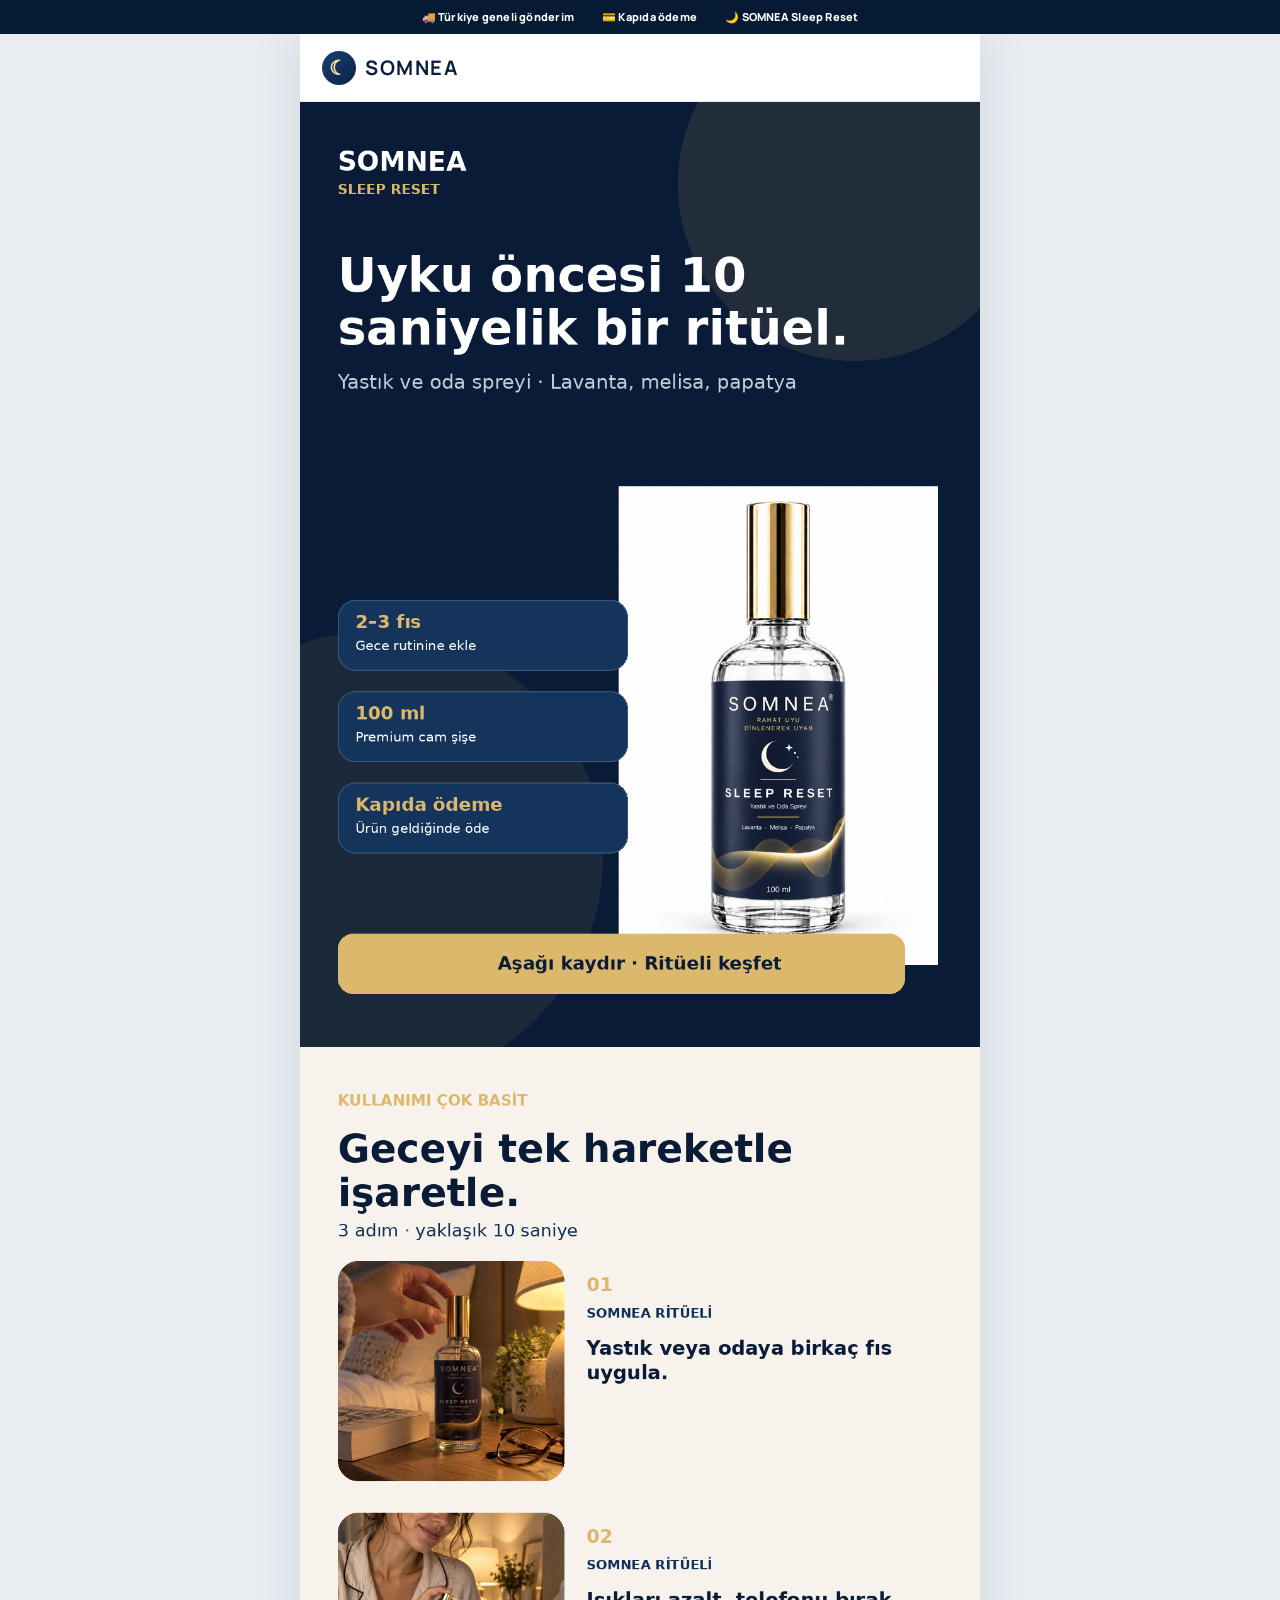
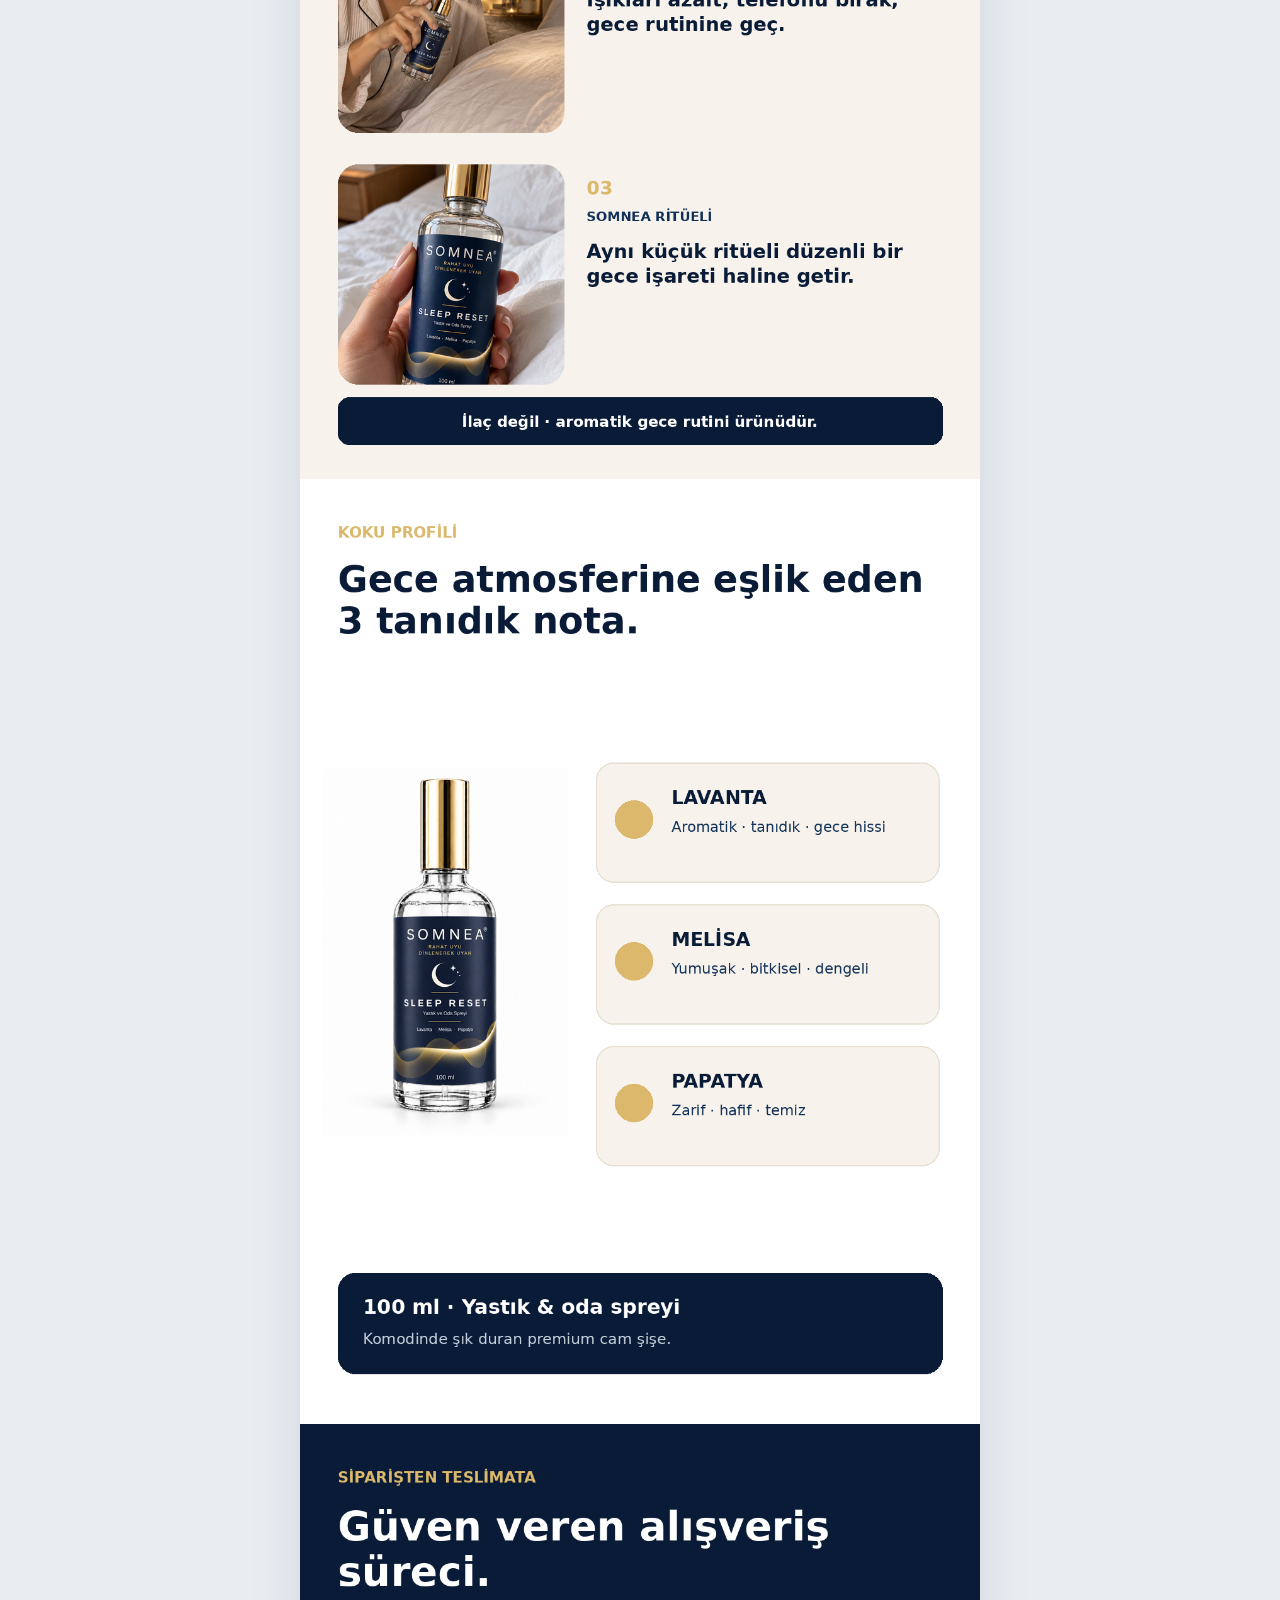
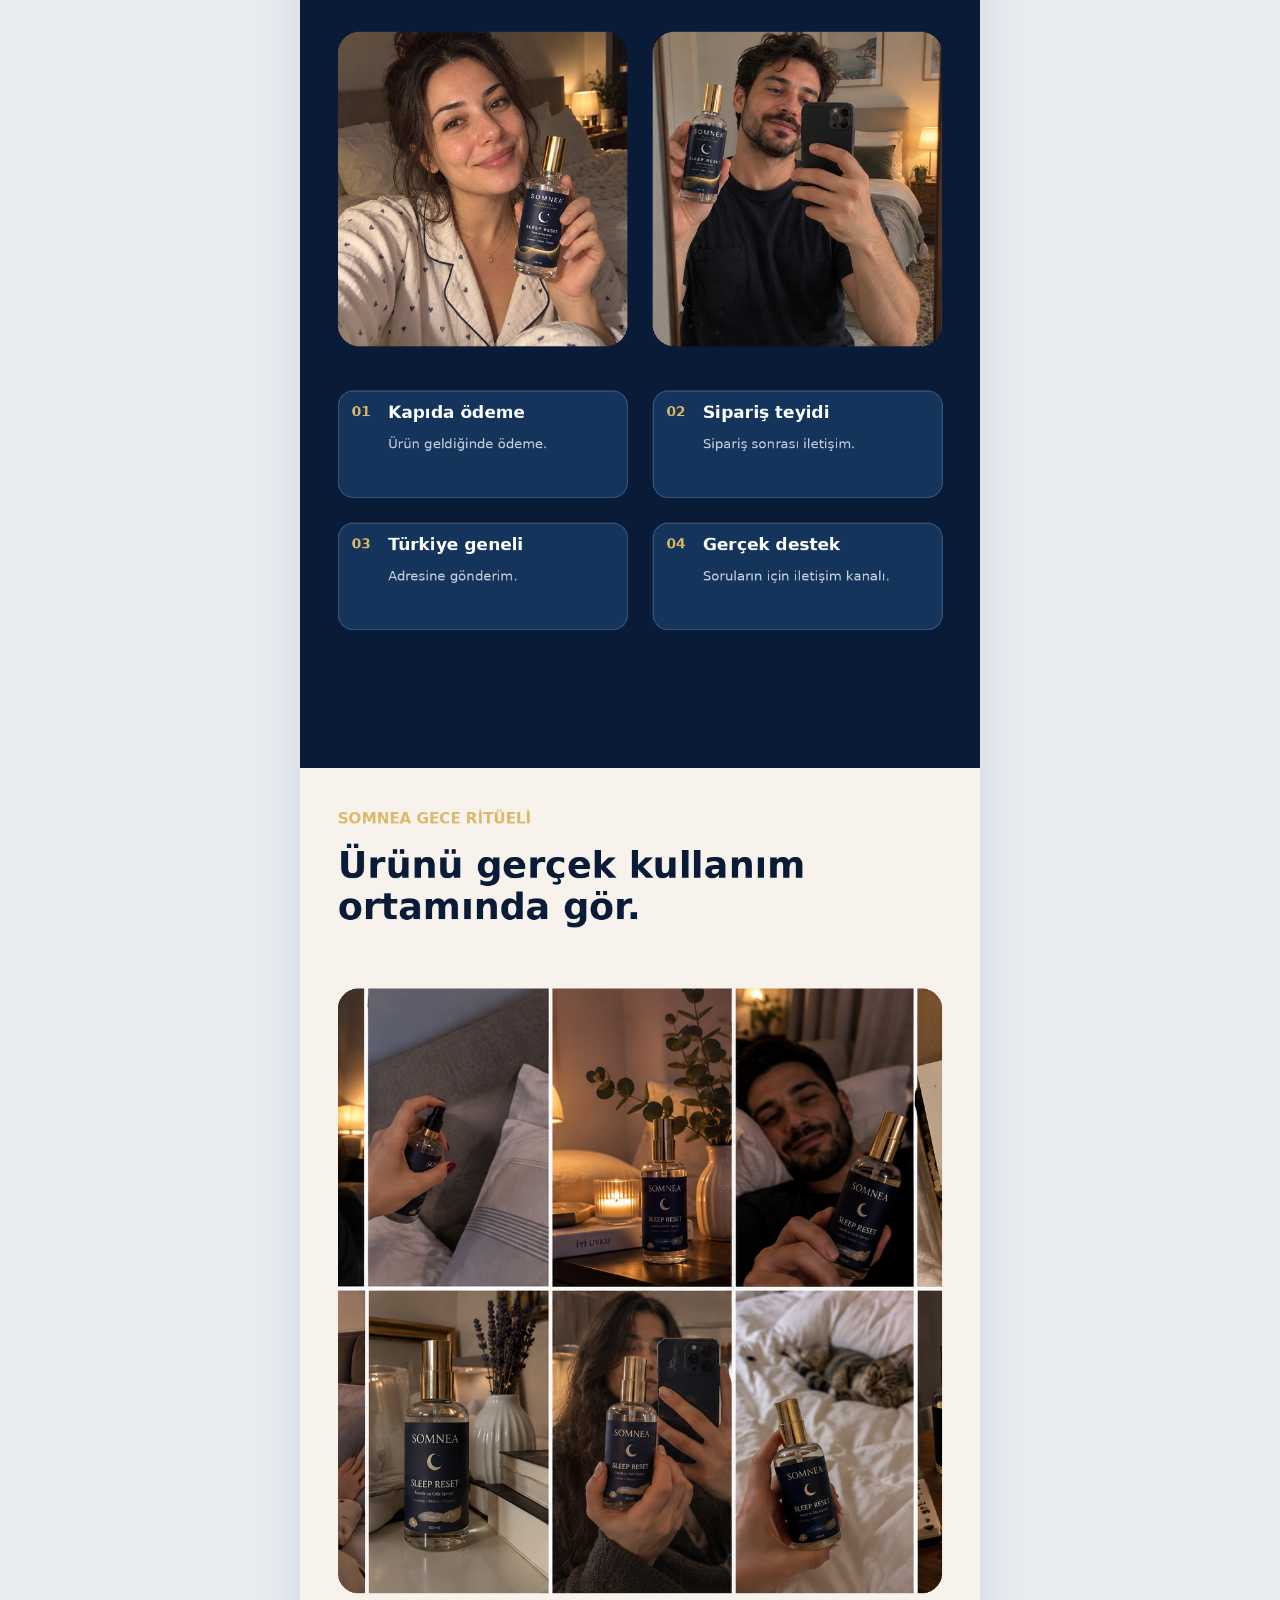
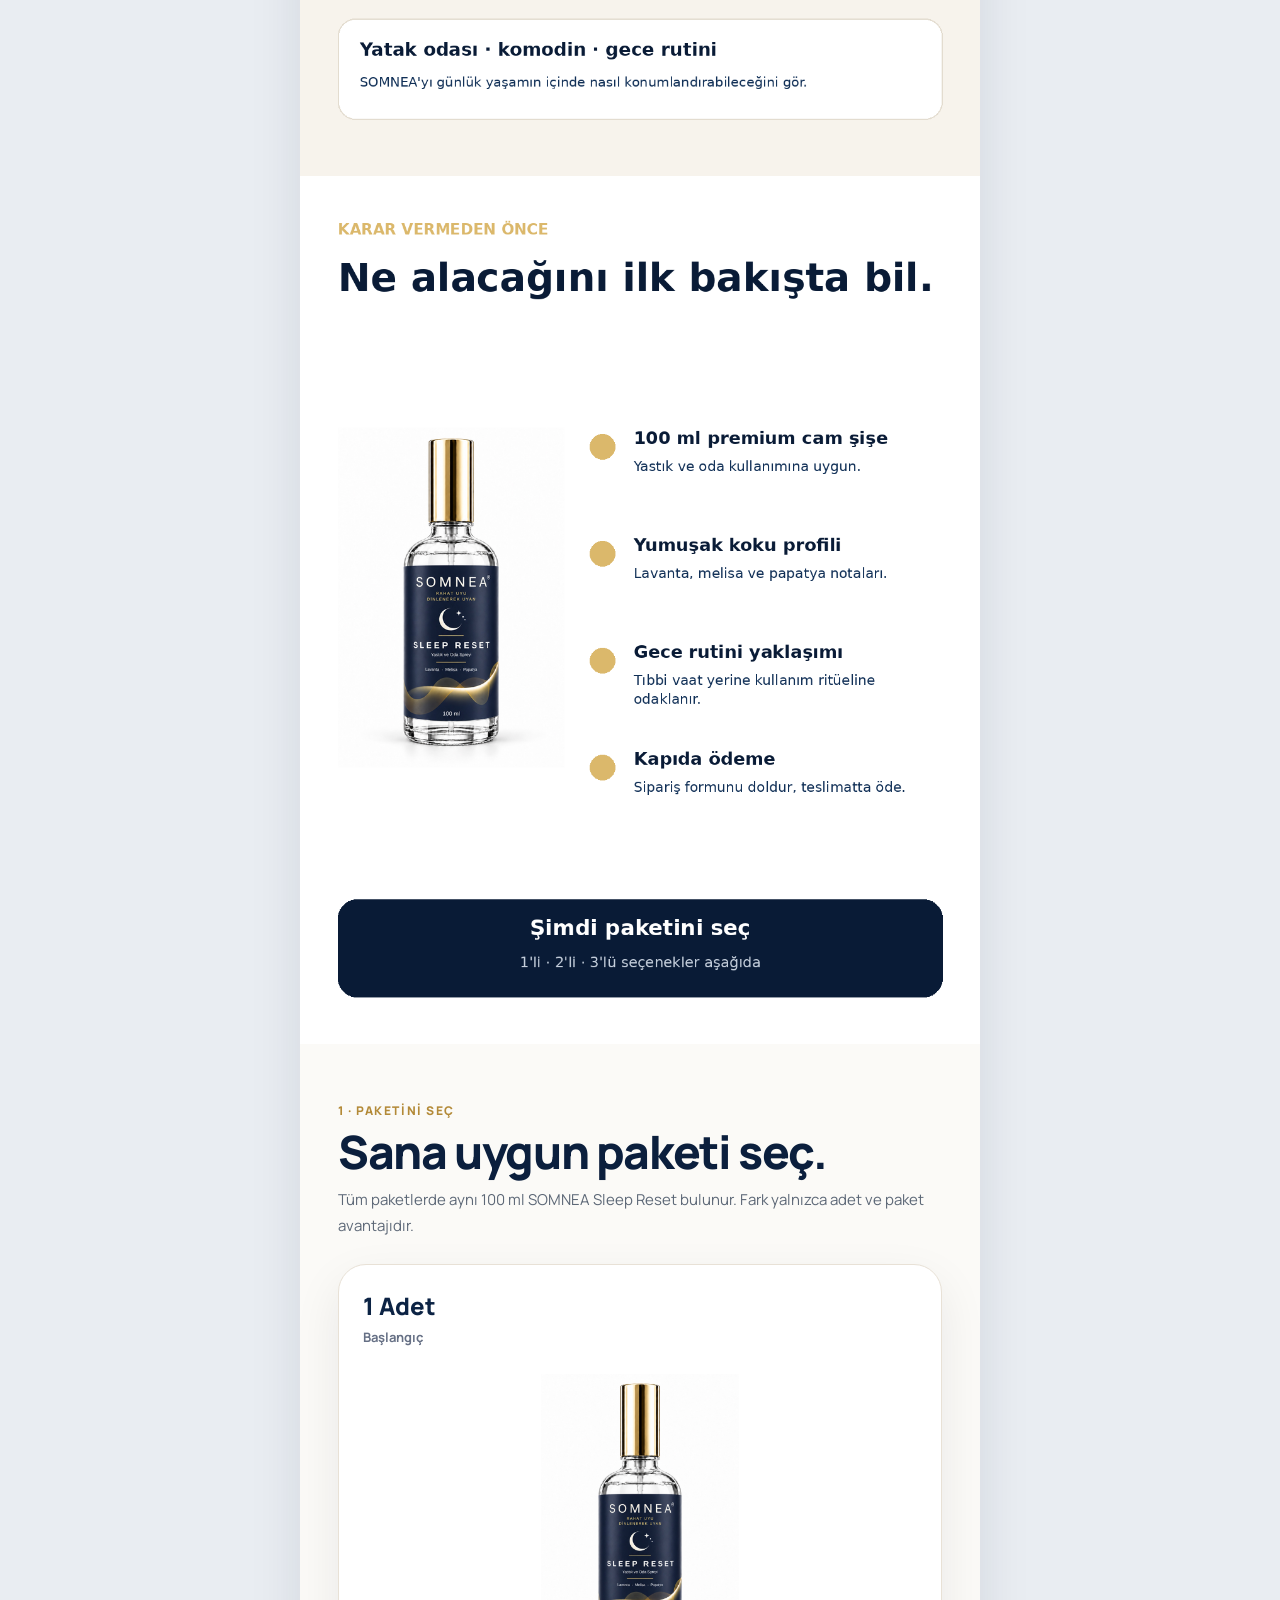
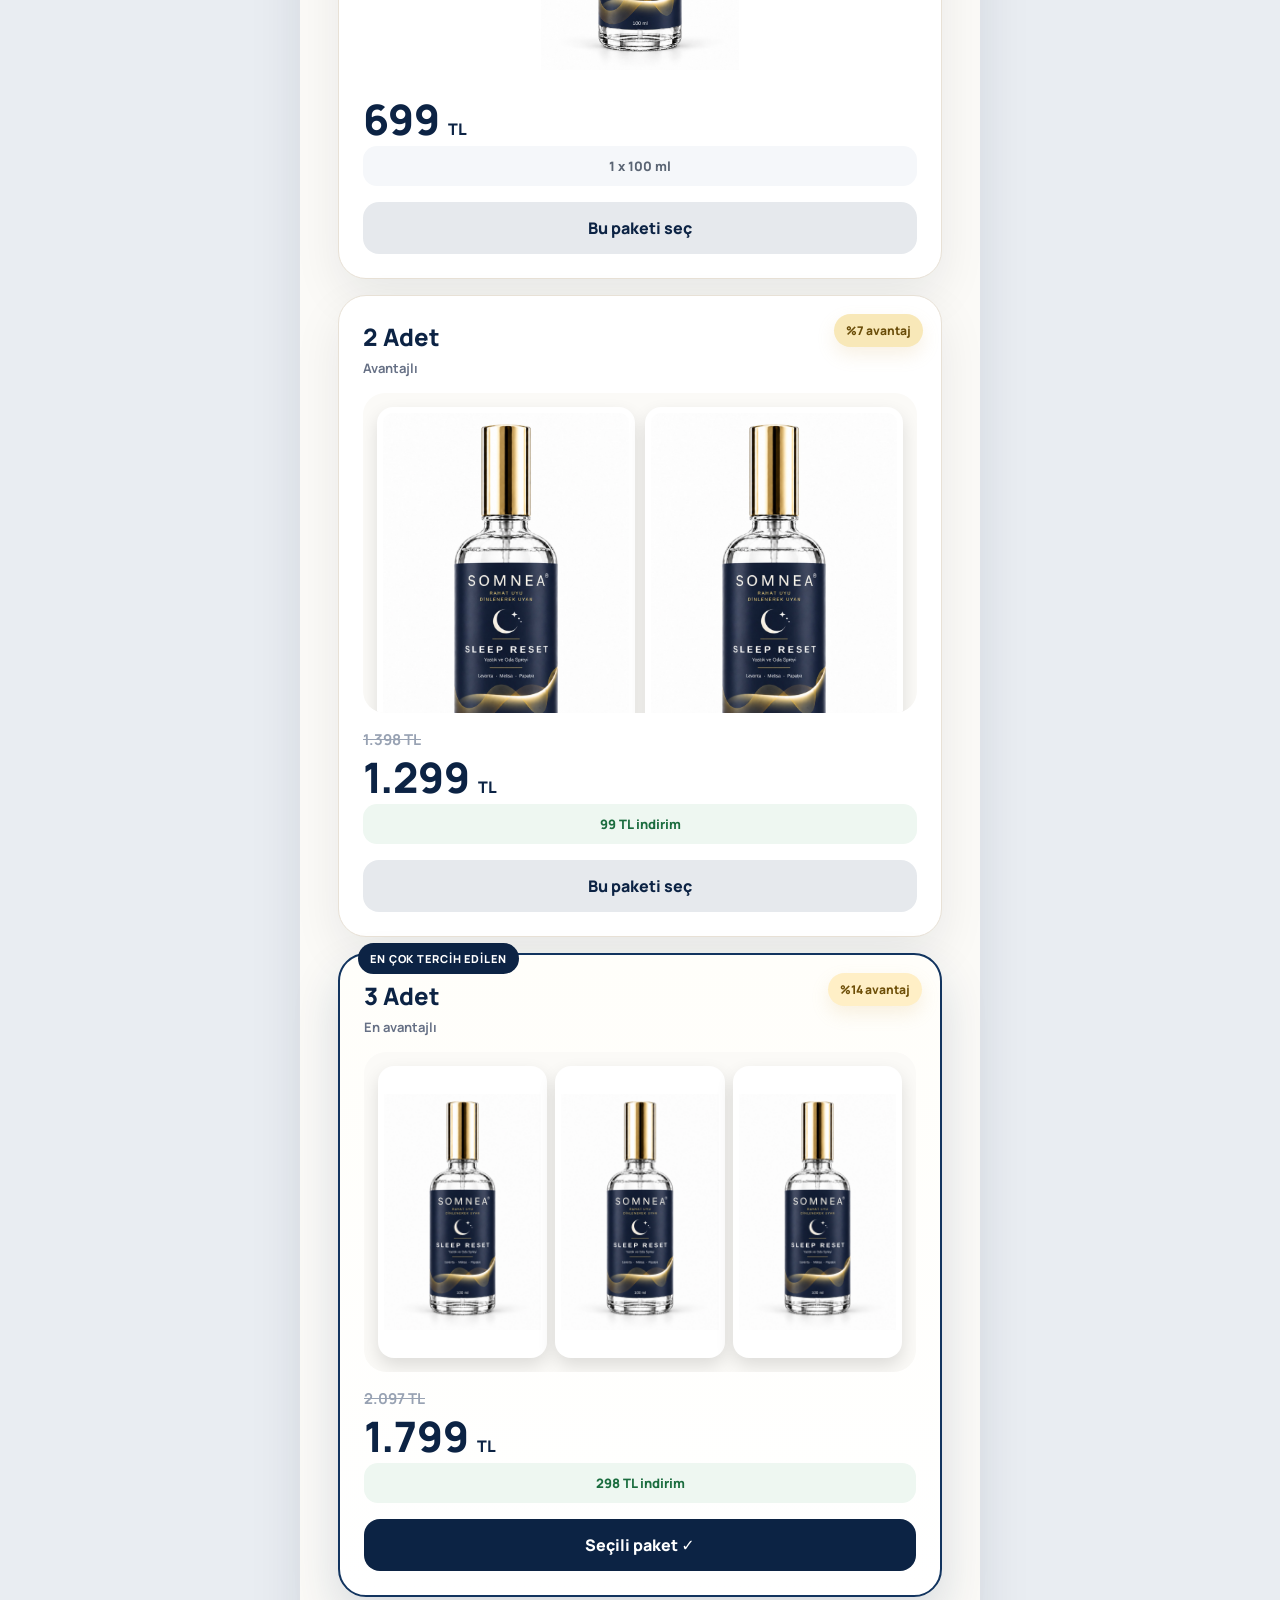
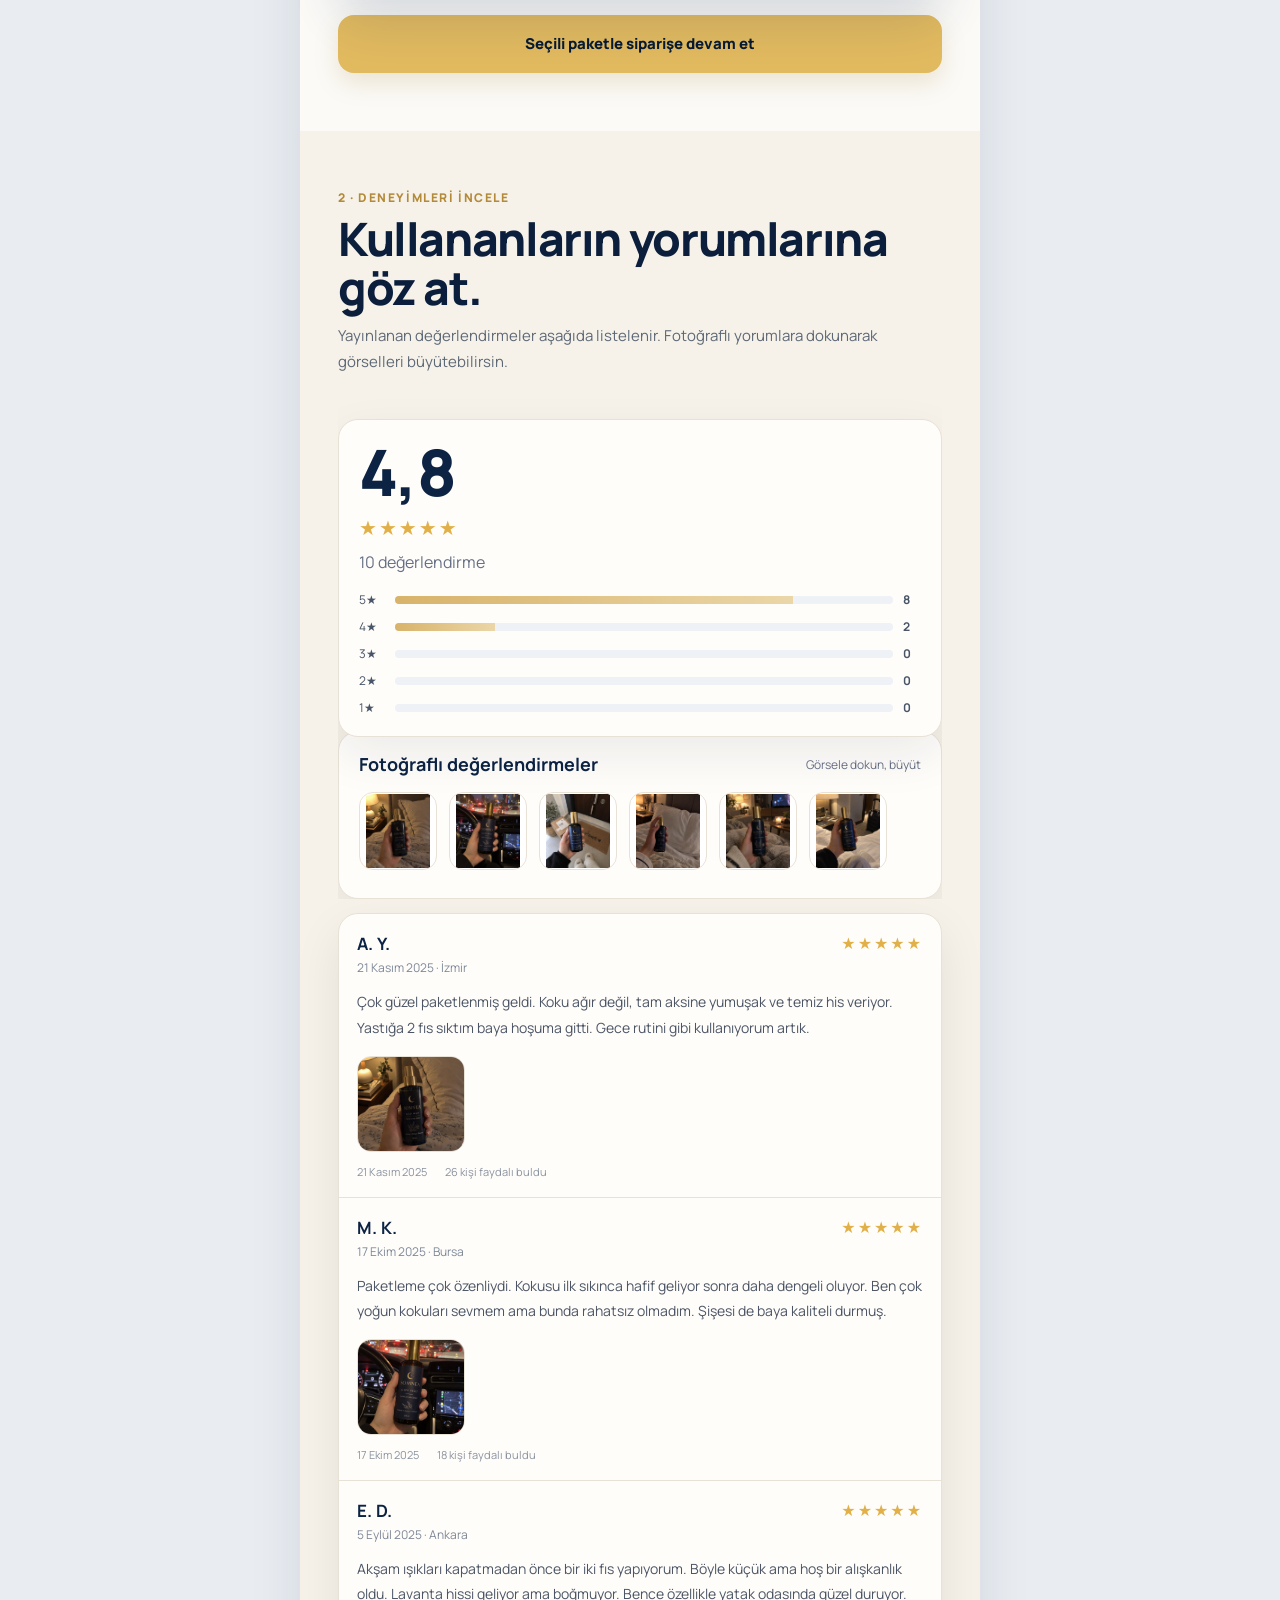
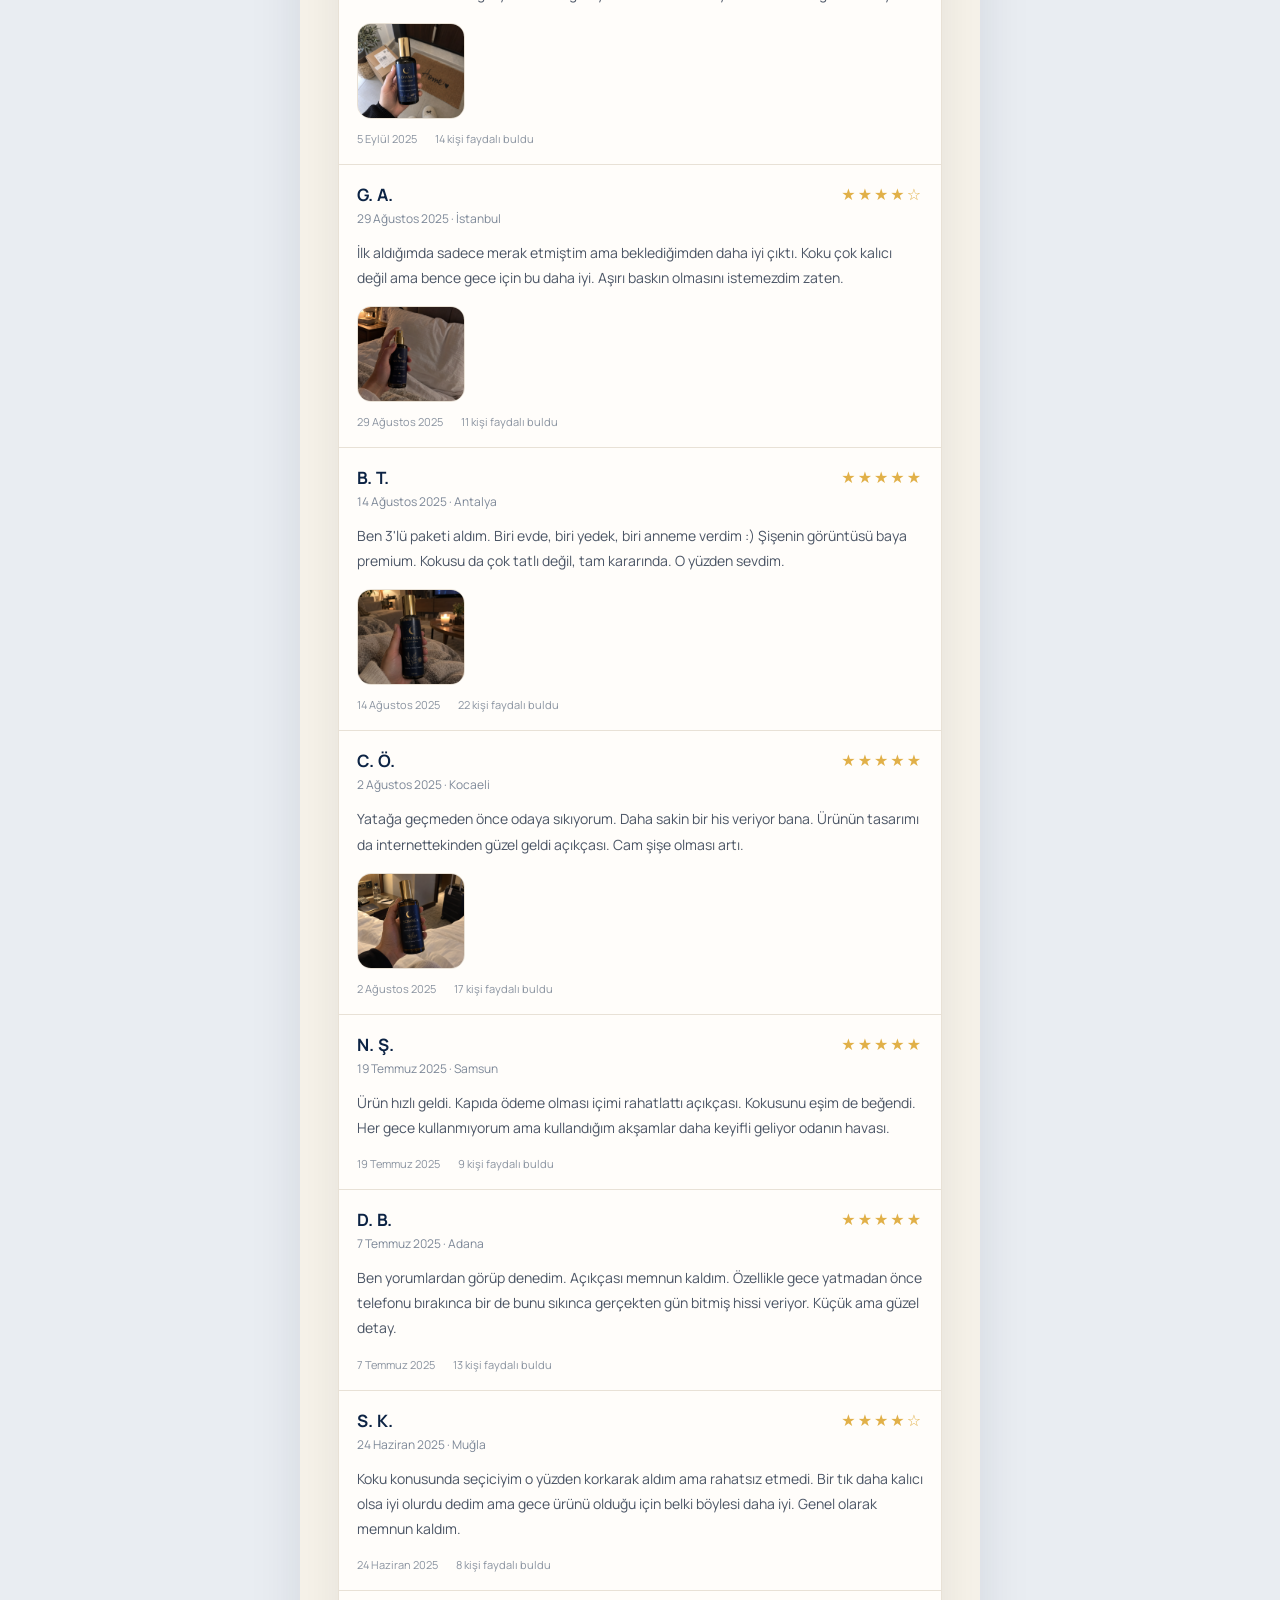
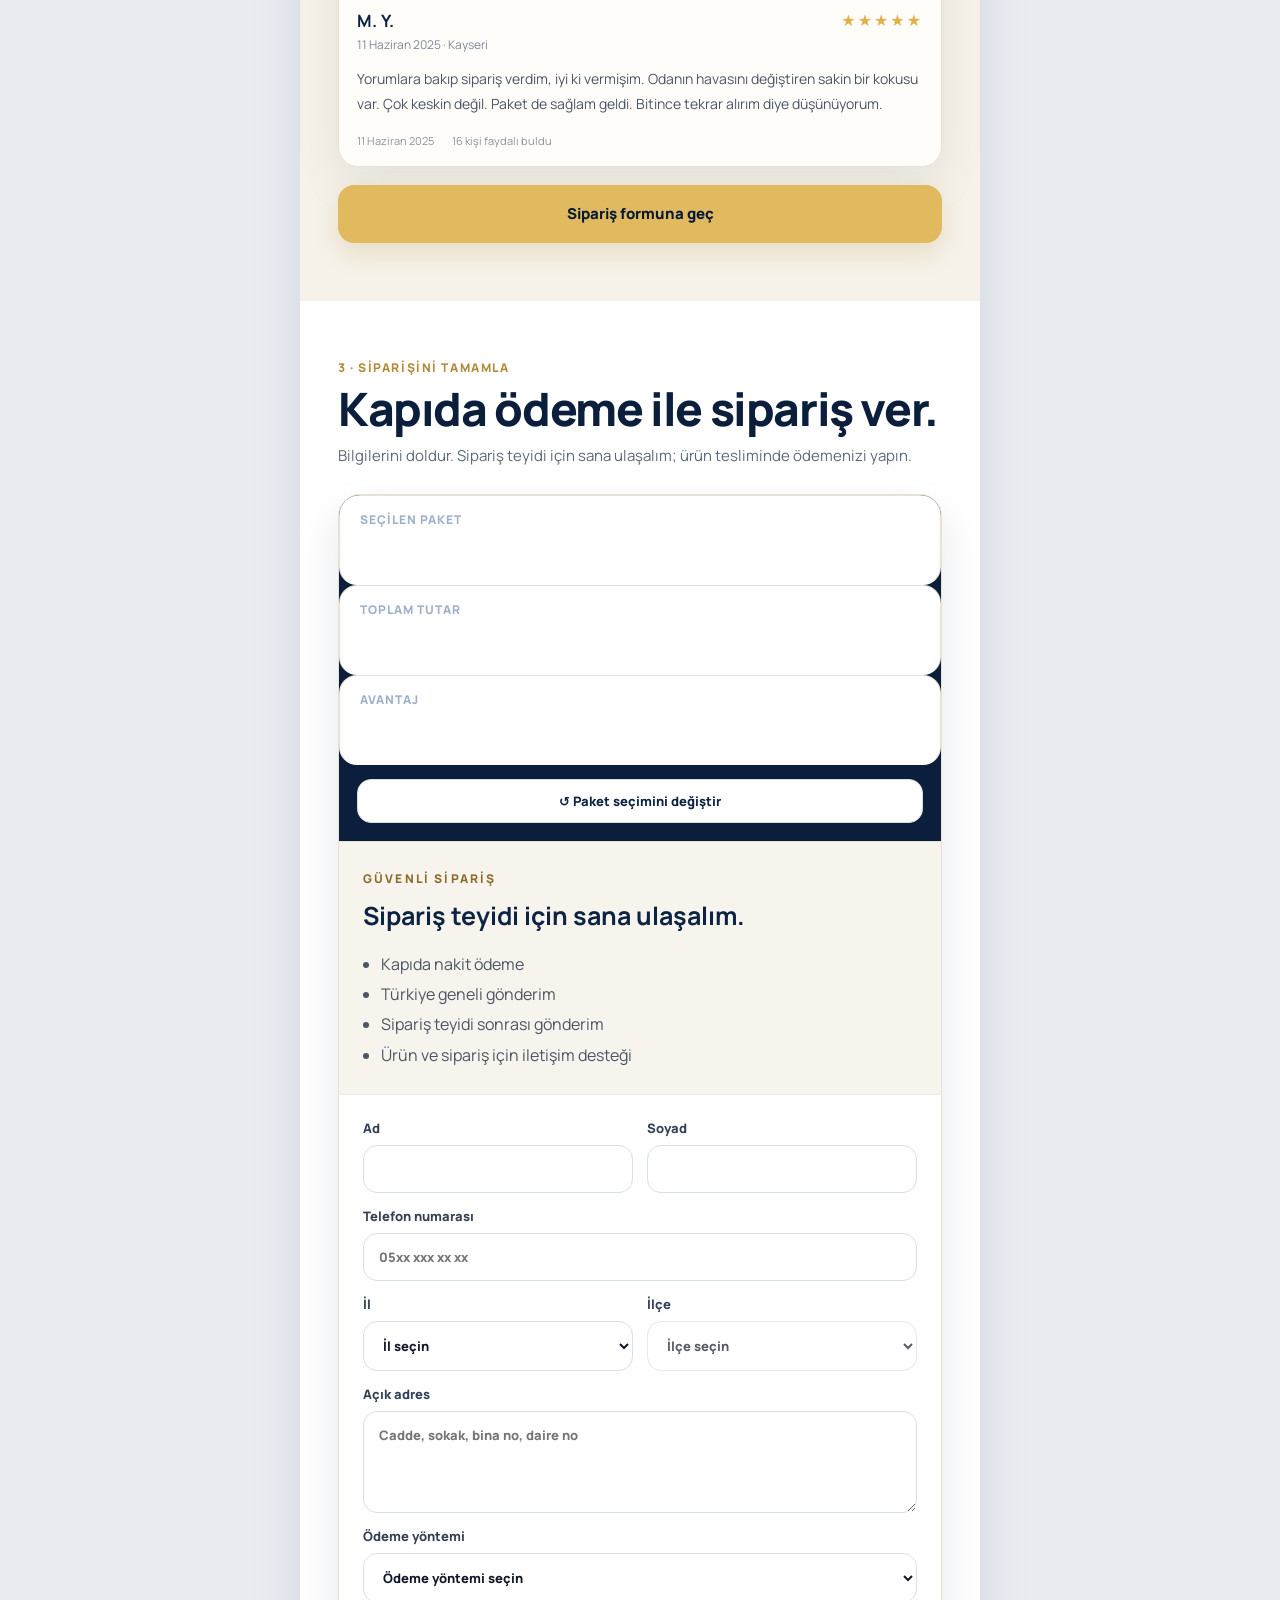
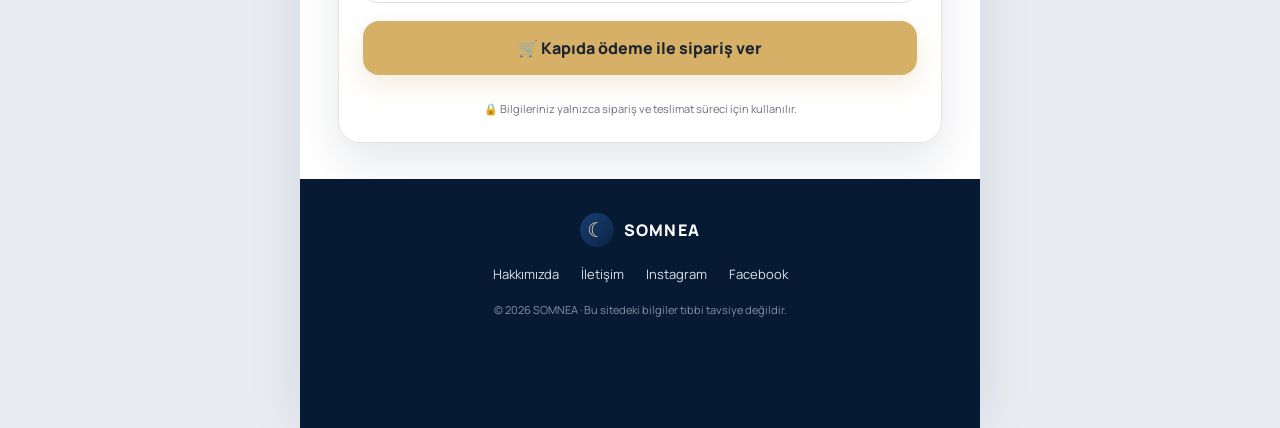
==== commit fc452d7b: "yeni4" ====
--- a/index.html
+++ b/index.html
@@ -6,7 +6,7 @@
   <title>SOMNEA Sleep Reset | Gece Ritüeli</title>
   <meta name="description" content="SOMNEA Sleep Reset; lavanta, melisa ve papatya notalarıyla premium yastık ve oda spreyi. Kapıda ödeme ve Türkiye geneli gönderim." />
   <meta property="og:title" content="SOMNEA Sleep Reset" />
-  <meta property="og:description" content="Günü kapatmanın da bir ritüeli var." />
+  <meta property="og:description" content="Uyku öncesi 10 saniyelik bir ritüel." />
   <meta property="og:image" content="assets/images/brand/somnea-cover.png" />
   <link rel="preconnect" href="https://fonts.googleapis.com">
   <link rel="preconnect" href="https://fonts.gstatic.com" crossorigin>
@@ -20,113 +20,146 @@
   <script defer src="assets/js/config.js"></script>
   <script defer src="assets/js/app.js"></script>
 </head>
-<body>
-  <div class="topbar" aria-label="SOMNEA güven bilgileri">
-  <div class="topbar-track">
-    <div class="topbar-group"><span>🚚 Türkiye geneli hızlı gönderim</span><span>💳 Kapıda ödeme</span><span>🌿 Premium gece ritüeli</span><span>💬 Gerçek destek hattı</span></div>
-    <div class="topbar-group" aria-hidden="true"><span>🚚 Türkiye geneli hızlı gönderim</span><span>💳 Kapıda ödeme</span><span>🌿 Premium gece ritüeli</span><span>💬 Gerçek destek hattı</span></div>
+<body class="conversion-page">
+  <div class="conversion-topbar">
+    <span>🚚 Türkiye geneli gönderim</span>
+    <span>💳 Kapıda ödeme</span>
+    <span>🌙 SOMNEA Sleep Reset</span>
   </div>
-</div>
 
-  <header class="hero" id="top">
-    <nav class="nav wrap">
-      <a class="brand" href="#top"><span class="brand-mark">☾</span>SOMNEA</a>
-      <div class="nav-actions">
-        <a href="about.html">Hakkımızda</a>
-        <a href="contact.html">İletişim</a>
-        
+  <main class="visual-sales-shell" id="top">
+    <a class="conversion-brand" href="#top" aria-label="SOMNEA ana sayfa">
+      <span class="brand-mark">☾</span><strong>SOMNEA</strong>
+    </a>
+
+    <section class="visual-stack" aria-label="SOMNEA ürün ve güven anlatımı">
+      <img src="assets/images/landing/01-hero.png" alt="SOMNEA Sleep Reset - uyku öncesi 10 saniyelik ritüel" fetchpriority="high">
+      <img src="assets/images/landing/02-kullanim.png" alt="SOMNEA kullanım adımları" loading="lazy">
+      <img src="assets/images/landing/03-icerik.png" alt="SOMNEA lavanta, melisa ve papatya koku profili" loading="lazy">
+      <img src="assets/images/landing/04-guven.png" alt="SOMNEA güvenli sipariş ve teslimat süreci" loading="lazy">
+      <img src="assets/images/landing/05-kullanim-ortami.png" alt="SOMNEA kullanım ortamı görselleri" loading="lazy">
+      <img src="assets/images/landing/06-paket-oncesi.png" alt="SOMNEA ürün özeti ve paket seçimine geçiş" loading="lazy">
+    </section>
+
+    <section class="conversion-section packages conversion-packages" id="packages">
+      <div class="conversion-head">
+        <span>1 · PAKETİNİ SEÇ</span>
+        <h1>Sana uygun paketi seç.</h1>
+        <p>Tüm paketlerde aynı 100 ml SOMNEA Sleep Reset bulunur. Fark yalnızca adet ve paket avantajıdır.</p>
       </div>
-    </nav>
+      <div class="package-grid conversion-package-grid">
+        <button class="package-card" data-package="single" type="button">
+          <div class="package-topline"><span class="package-name">1 Adet</span><span class="package-mini">Başlangıç</span></div>
+          <img src="assets/images/product/somnea-sleep-reset.jpg" alt="1 adet SOMNEA">
+          <div class="pricing-block"><div class="price">699 <small>TL</small></div><div class="advantage neutral">1 x 100 ml</div></div>
+          <div class="select-label">Bu paketi seç</div>
+        </button>
+        <button class="package-card" data-package="double" type="button">
+          <div class="discount-badge">%7 avantaj</div>
+          <div class="package-topline"><span class="package-name">2 Adet</span><span class="package-mini">Avantajlı</span></div>
+          <div class="double-pack"><img src="assets/images/product/somnea-sleep-reset.jpg" alt="SOMNEA"><img src="assets/images/product/somnea-sleep-reset.jpg" alt="SOMNEA"></div>
+          <div class="pricing-block"><div class="old-price">1.398 TL</div><div class="price">1.299 <small>TL</small></div><div class="advantage">99 TL indirim</div></div>
+          <div class="select-label">Bu paketi seç</div>
+        </button>
+        <button class="package-card featured selected" data-package="triple" type="button">
+          <div class="badge">En çok tercih edilen</div><div class="discount-badge strong">%14 avantaj</div>
+          <div class="package-topline"><span class="package-name">3 Adet</span><span class="package-mini">En avantajlı</span></div>
+          <div class="triple-pack"><img src="assets/images/product/somnea-sleep-reset.jpg" alt="SOMNEA"><img src="assets/images/product/somnea-sleep-reset.jpg" alt="SOMNEA"><img src="assets/images/product/somnea-sleep-reset.jpg" alt="SOMNEA"></div>
+          <div class="pricing-block"><div class="old-price">2.097 TL</div><div class="price">1.799 <small>TL</small></div><div class="advantage">298 TL indirim</div></div>
+          <div class="select-label">Seçili paket ✓</div>
+        </button>
+      </div>
+      <a class="conversion-primary-cta" href="#order">Seçili paketle siparişe devam et</a>
+    </section>
 
-    <div class="hero-grid wrap">
-      <div class="hero-copy reveal">
-        <div class="eyebrow">SLEEP RESET · GECE RİTÜELİ</div>
-        <h1>Gün biter.<br><span>Zihin her zaman bitmez.</span></h1>
-        <p class="lead">SOMNEA, “uyku vaadi” değil; gecenin başladığını zihnine hatırlatan küçük bir ritüel. Lavanta, melisa ve papatya dokunuşlu premium yastık & oda spreyi.</p>
-        <div class="hero-badges"><span>🌿 Bitkisel koku profili</span><span>🛏️ Yastık & oda</span><span>💳 Kapıda ödeme</span></div>
-        <div class="hero-actions"><a class="btn" href="#starter">Başlangıç Paketini Gör</a><a class="btn btn-light" href="#reviews">Yorumları İncele</a></div>
-        <div class="hero-inline-proof"><div><strong>4,9</strong><span>müşteri puanı</span></div><div><strong>100 ml</strong><span>cam şişe</span></div><div><strong>Türkiye</strong><span>geneli gönderim</span></div></div>
+    <section class="conversion-section conversion-reviews" id="reviews">
+      <div class="conversion-head">
+        <span>2 · DENEYİMLERİ İNCELE</span>
+        <h2>Kullananların yorumlarına göz at.</h2>
+        <p>Yayınlanan değerlendirmeler aşağıda listelenir. Fotoğraflı yorumlara dokunarak görselleri büyütebilirsin.</p>
       </div>
-      <div class="hero-visual reveal">
-        <div class="hero-card note-1">“Geceyi bir anda değiştirmek değil; geceye geçişi işaretlemek.”</div>
-        <img src="assets/images/product/somnea-sleep-reset.jpg" alt="SOMNEA Sleep Reset" />
-        <div class="hero-card note-2">Lavanta · Melisa · Papatya</div>
+      <div class="review-summary">
+        <aside class="rating-box">
+          <div class="rating-main" id="ratingNumber">—</div>
+          <div class="stars large">★★★★★</div>
+          <p id="ratingCount">Değerlendirmeler yükleniyor</p>
+          <div class="rating-bars" id="ratingBars"></div>
+        </aside>
+        <div class="photo-review-box">
+          <div class="photo-head"><strong>Fotoğraflı değerlendirmeler</strong><span>Görsele dokun, büyüt</span></div>
+          <div class="review-thumb-strip" id="reviewThumbStrip"></div>
+        </div>
       </div>
-    </div>
-  </header>
+      <div class="review-grid" id="reviewGrid"></div>
+      <a class="conversion-primary-cta" href="#order">Sipariş formuna geç</a>
+    </section>
 
-  <main>
-    <section class="section welcome-block" id="starter">
-      <div class="wrap welcome-card reveal">
-        <div class="welcome-number">01</div>
-        <div><div class="eyebrow">YENİYSENİZ DOĞRU YERDESİNİZ</div><h2>Önce ritüeli seç. Sonra kokuyu hayatına sok.</h2><p>SOMNEA'yı ilk kez deniyorsan başlangıç paketlerinden birini seç. Tüm paketlerde aynı premium ürün var; fark kullanım süresi ve avantaj oranı.</p></div>
+    <section class="conversion-section order-section" id="order">
+      <div class="conversion-head">
+        <span>3 · SİPARİŞİNİ TAMAMLA</span>
+        <h2>Kapıda ödeme ile sipariş ver.</h2>
+        <p>Bilgilerini doldur. Sipariş teyidi için sana ulaşalım; ürün tesliminde ödemenizi yapın.</p>
+      </div>
+
+      <div class="order-shell">
+        <div class="order-summary">
+          <div><span>Seçilen paket</span><strong id="summaryPackage">3 Adet SOMNEA</strong></div>
+          <div><span>Toplam tutar</span><strong id="summaryTotal">1.799 TL</strong></div>
+          <div><span>Avantaj</span><strong id="summarySaving">298 TL indirim</strong></div>
+          <a class="change-package" href="#packages">↺ Paket seçimini değiştir</a>
+        </div>
+        <div class="order-grid">
+          <div class="order-copy">
+            <div class="eyebrow">GÜVENLİ SİPARİŞ</div>
+            <h3>Sipariş teyidi için sana ulaşalım.</h3>
+            <ul>
+              <li>Kapıda nakit ödeme</li>
+              <li>Türkiye geneli gönderim</li>
+              <li>Sipariş teyidi sonrası gönderim</li>
+              <li>Ürün ve sipariş için iletişim desteği</li>
+            </ul>
+          </div>
+          <form class="order-form" name="somnea-order" id="orderForm">
+            <input type="hidden" name="form-name" value="somnea-order">
+            <p class="hidden"><label>Bu alanı doldurmayın <input name="bot-field"></label></p>
+            <input type="hidden" name="paket" id="formPackage" value="3 Adet SOMNEA">
+            <input type="hidden" name="tutar" id="formTotal" value="1799 TL">
+            <div class="form-row">
+              <label>Ad<input type="text" name="ad" required autocomplete="given-name"></label>
+              <label>Soyad<input type="text" name="soyad" required autocomplete="family-name"></label>
+            </div>
+            <label>Telefon numarası<input type="tel" name="telefon" required placeholder="05xx xxx xx xx" autocomplete="tel"></label>
+            <div class="form-row">
+              <label>İl<select name="il" id="citySelect" required><option value="">İl seçin</option></select></label>
+              <label>İlçe<select name="ilce" id="districtSelect" required disabled><option value="">İlçe seçin</option></select></label>
+            </div>
+            <label>Açık adres<textarea name="adres" id="addressField" rows="4" required placeholder="Cadde, sokak, bina no, daire no"></textarea></label>
+            <label>Ödeme yöntemi<select name="odeme" id="paymentMethod" required><option value="">Ödeme yöntemi seçin</option><option value="Kapıda Nakit">Kapıda Nakit</option></select></label>
+            <button class="btn btn-submit" type="submit">🛒 Kapıda ödeme ile sipariş ver</button>
+            <div class="order-safe-note">🔒 Bilgileriniz yalnızca sipariş ve teslimat süreci için kullanılır.</div>
+            <div id="orderMessage" hidden></div>
+          </form>
+        </div>
       </div>
     </section>
 
-    <section class="section packages" id="packages">
-      <div class="wrap section-head center reveal"><div class="eyebrow">BAŞLANGIÇ PAKETLERİ</div><h2>Birini seç. Ne aldığını ilk bakışta bil.</h2><p>Tekli deneme, ikili avantaj veya en çok tercih edilen 3'lü ritüel paketi.</p><div class="countdown-banner"><span class="countdown-label">İndirimli paketler için kalan süre</span><strong id="dealCountdown">23:59:59</strong></div></div>
-      <div class="wrap package-grid">
-        <button class="package-card reveal" data-package="single" type="button"><div class="package-topline"><span class="package-name">1 Adet</span><span class="package-mini">Deneme paketi</span></div><img src="assets/images/product/somnea-sleep-reset.jpg" alt="1 adet SOMNEA"><div class="pricing-block"><div class="old-price">699 TL</div><div class="price">699 <small>TL</small></div><div class="advantage neutral">Başlangıç paketi</div></div><div class="package-features"><span>1 x 100 ml</span><span>İlk deneme</span></div><div class="select-label">Bu paketi seç</div></button>
-        <button class="package-card reveal" data-package="double" type="button"><div class="discount-badge">%7 avantaj</div><div class="package-topline"><span class="package-name">2 Adet</span><span class="package-mini">Daha avantajlı</span></div><div class="double-pack"><img src="assets/images/product/somnea-sleep-reset.jpg" alt="SOMNEA"><img src="assets/images/product/somnea-sleep-reset.jpg" alt="SOMNEA"></div><div class="pricing-block"><div class="old-price">1.398 TL</div><div class="price">1.299 <small>TL</small></div><div class="advantage">99 TL indirim</div></div><div class="package-features"><span>2 x 100 ml</span><span>Ev + yedek</span></div><div class="select-label">Bu paketi seç</div></button>
-        <button class="package-card featured selected reveal" data-package="triple" type="button"><div class="badge">En çok tercih edilen</div><div class="discount-badge strong">%14 avantaj</div><div class="package-topline"><span class="package-name">3 Adet</span><span class="package-mini">Ritüel paketi</span></div><div class="triple-pack"><img src="assets/images/product/somnea-sleep-reset.jpg" alt="SOMNEA"><img src="assets/images/product/somnea-sleep-reset.jpg" alt="SOMNEA"><img src="assets/images/product/somnea-sleep-reset.jpg" alt="SOMNEA"></div><div class="pricing-block"><div class="old-price">2.097 TL</div><div class="price">1.799 <small>TL</small></div><div class="advantage">298 TL indirim</div></div><div class="package-features"><span>3 x 100 ml</span><span>En yüksek avantaj</span></div><div class="select-label">Seçili paket ✓</div></button>
+    <section class="conversion-mini-footer">
+      <a class="brand footer-brand" href="#top"><span class="brand-mark">☾</span>SOMNEA</a>
+      <div class="conversion-footer-links">
+        <a href="about.html">Hakkımızda</a>
+        <a href="contact.html">İletişim</a>
+        <a id="instagramLink" href="#" target="_blank" rel="noopener">Instagram</a>
+        <a id="facebookLink" href="#" target="_blank" rel="noopener">Facebook</a>
       </div>
-      <div class="wrap package-actions reveal"><a class="btn btn-light" href="#reviews">Önce yorumları incele</a><a class="btn btn-ghost" href="#order">Doğrudan sipariş ver</a></div>
+      <p>© 2026 SOMNEA · Bu sitedeki bilgiler tıbbi tavsiye değildir.</p>
     </section>
-
-    <section class="section scent-profile">
-      <div class="wrap scent-card reveal">
-        <div><div class="eyebrow">KOKU KARAKTERİ</div><h2>Nasıl bir gece hissi?</h2><p>SOMNEA'nın karakteri tek kelimeyle ağır değil; yumuşak, bitkisel ve temiz. Yatak odasında kendini belli eden ama baskınlaşmayan bir gece profili.</p></div>
-        <div class="scent-lines"><div><strong>LAVANTA</strong><span>Tanıdık · aromatik · gece hissi</span></div><div><strong>MELİSA</strong><span>Yumuşak · bitkisel · dengeli</span></div><div><strong>PAPATYA</strong><span>Zarif · hafif · temiz</span></div></div>
-      </div>
-    </section>
-
-    <section class="section review-funnel" id="reviews">
-      <div class="wrap section-head reveal"><div><div class="eyebrow">MÜŞTERİ YORUMLARI</div><h2>Bir ürünü en iyi, kullananlar anlatır.</h2></div><p>Fotoğraflı değerlendirmeleri incele, deneyimleri oku, sonra kararını ver.</p></div>
-      <div class="wrap review-summary reveal"><aside class="rating-box"><div class="rating-main" id="ratingNumber">4,9</div><div class="stars large">★★★★★</div><p id="ratingCount">10 değerlendirme</p><div class="rating-bars" id="ratingBars"></div></aside><div class="photo-review-box"><div class="photo-head"><strong>Fotoğraflı değerlendirmeler</strong><span>Görsele dokun, büyüt</span></div><div class="review-thumb-strip" id="reviewThumbStrip"></div></div></div>
-      <div class="wrap review-grid" id="reviewGrid"></div>
-      <div class="wrap review-cta reveal"><div><strong>Yorumları inceledin.</strong><span>Şimdi seçtiğin paketle siparişini tamamlayabilirsin.</span></div><a class="btn" href="#order">Sipariş Ver</a></div>
-    </section>
-
-    <section class="section ugc-section" id="ugc">
-      <div class="wrap section-head reveal"><div><div class="eyebrow">GECE RİTÜELİNDEN KARELER</div><h2>SOMNEA gerçek hayatta nasıl görünüyor?</h2></div><p>Yatak odasında, komodinde, yastık yanında. Ürünü kendi ortamında gör.</p></div>
-      <div class="wrap ugc-marquee reveal"><div class="ugc-track" id="ugcTrack"></div></div>
-    </section>
-
-    <section class="section brand-manifesto">
-      <div class="wrap manifesto-grid">
-        <div class="manifesto-visual reveal"><img src="assets/images/brand/somnea-cover.png" alt="SOMNEA marka dünyası"></div>
-        <div class="manifesto-copy reveal"><div class="eyebrow">SOMNEA HİKAYESİ</div><h2>Geceyi güzelleştiren küçük detaylar.</h2><p>Biz SOMNEA'yı “uyku spreyi” diye başlayıp biten bir ürün olarak görmüyoruz. Geceye geçişi daha özenli hale getiren küçük ritüeller tasarlayan bir marka kuruyoruz.</p><p>Kapıda ödeme, hızlı gönderim, ulaşılabilir destek ve şeffaf iletişim bu yaklaşımın parçası. Çünkü premium olmak sadece ambalaj değil; siparişten teslimata kadar güven vermektir.</p><div class="manifesto-actions"><a class="btn btn-light" href="about.html">Hakkımızda</a></div></div>
-      </div>
-    </section>
-
-    <section class="section ingredients" id="product-info">
-      <div class="wrap section-head reveal"><div><div class="eyebrow">ÜRÜNÜ TANI</div><h2>Ne alıyorsun?</h2></div><p>Kısa, açık ve güven veren ürün özeti.</p></div>
-      <div class="wrap ingredient-grid"><article class="ingredient-card reveal"><img src="assets/images/product/somnea-sleep-reset.jpg" alt="SOMNEA şişe"><h3>100 ml premium cam şişe</h3><p>Yastık ve oda kullanımına uygun, komodinde şık duran premium ambalaj.</p></article><article class="ingredient-card reveal"><div class="ingredient-items"><div><strong>Lavanta</strong><span>Gece atmosferine aromatik karakter.</span></div><div><strong>Melisa</strong><span>Yumuşak bitkisel denge.</span></div><div><strong>Papatya</strong><span>Zarif ve hafif koku hissi.</span></div></div></article><article class="ingredient-card reveal"><h3>Nasıl kullanılır?</h3><ol class="usage-list"><li>Yatmadan birkaç dakika önce kullan.</li><li>Yastığa 1-2 fıs, odaya birkaç fıs uygula.</li><li>Gece rutininin küçük bir işareti haline getir.</li></ol><div class="usage-note">SOMNEA ilaç değildir; aromatik gece rutini ürünüdür.</div></article></div>
-    </section>
-
-    <section class="section order-section" id="order">
-      <div class="wrap section-head reveal center"><div class="eyebrow">KAPIDA ÖDEME SİPARİŞ</div><h2>Seçimini yaptıysan, gerisi kolay.</h2><p>Formu doldur. Sipariş teyidi için sana ulaşalım. Ürün geldiğinde kapıda öde.</p></div>
-      <div class="wrap order-shell reveal"><div class="order-summary"><div><span>Seçilen paket</span><strong id="summaryPackage">3 Adet SOMNEA</strong></div><div><span>Toplam tutar</span><strong id="summaryTotal">1.799 TL</strong></div><div><span>Avantaj</span><strong id="summarySaving">298 TL indirim</strong></div><a class="change-package" href="#packages">↺ Paket seçimini yenile</a></div><div class="order-grid"><div class="order-copy"><div class="eyebrow">GÜVENLİ SİPARİŞ</div><h3>Bilgilerini bırak, sipariş teyidi için sana ulaşalım.</h3><ul><li>Kapıda ödeme</li><li>Türkiye geneli gönderim</li><li>Sipariş teyidi için ekibimiz sizinle iletişime geçer</li></ul></div><form class="order-form" name="somnea-order" id="orderForm"><input type="hidden" name="form-name" value="somnea-order"><p class="hidden"><label>Bu alanı doldurmayın <input name="bot-field"></label></p><input type="hidden" name="paket" id="formPackage" value="3 Adet SOMNEA"><input type="hidden" name="tutar" id="formTotal" value="1799 TL"><div class="form-row"><label>Ad<input type="text" name="ad" required autocomplete="given-name"></label><label>Soyad<input type="text" name="soyad" required autocomplete="family-name"></label></div><label>Telefon numarası<input type="tel" name="telefon" required placeholder="05xx xxx xx xx" autocomplete="tel"></label><div class="form-row"><label>İl<select name="il" id="citySelect" required><option value="">İl seçin</option></select></label><label>İlçe<select name="ilce" id="districtSelect" required disabled><option value="">İlçe seçin</option></select></label></div><label>Açık adres<textarea name="adres" id="addressField" rows="4" required placeholder="Cadde, sokak, bina no, daire no"></textarea></label><label>Ödeme yöntemi<select name="odeme" id="paymentMethod" required><option value="">Ödeme yöntemi seçin</option><option value="Kapıda Nakit">Kapıda Nakit</option></select></label><button class="btn btn-submit" type="submit">🛒 Kapıda ödeme ile sipariş ver</button><div id="orderMessage" hidden></div></form></div></div>
-    </section>
-
-    <section class="section contact-strip"><div class="wrap contact-strip-inner reveal"><div><div class="eyebrow">BİZE ULAŞ</div><h2>Karşında gerçek bir ekip var.</h2><p>Ürün, sipariş veya kullanım hakkında bilgi için iletişim sayfamızdan bize ulaşabilirsin.</p></div><div class="contact-strip-actions"><a class="btn btn-light" href="contact.html">İletişim sayfası</a></div></div></section>
   </main>
 
-  <footer class="site-footer">
-  <div class="wrap footer-main">
-    <div class="footer-brand-block">
-      <a class="brand footer-brand" href="index.html"><span class="brand-mark">☾</span>SOMNEA</a>
-      <p>Geceyi daha özenli kapatmak için tasarlanan premium ritüeller.</p>
-      <div class="footer-trust"><span>💳 Kapıda ödeme</span><span>🚚 Türkiye geneli gönderim</span><span>💬 Gerçek destek</span></div>
-    </div>
-    <div class="footer-col"><strong>Keşfet</strong><a href="index.html#packages">Paketler</a><a href="index.html#reviews">Yorumlar</a><a href="index.html#product-info">Ürünü Tanı</a><a href="index.html#order">Sipariş Ver</a></div>
-    <div class="footer-col"><strong>SOMNEA</strong><a href="about.html">Hakkımızda</a><a href="contact.html">İletişim</a><a id="instagramLink" href="#" target="_blank" rel="noopener">Instagram</a><a id="facebookLink" href="#" target="_blank" rel="noopener">Facebook</a></div>
-    <div class="footer-col footer-contact"><strong>İletişim</strong><a href="contact.html">İletişim sayfası</a><span>Hizmet alanı: Türkiye geneli</span><span>Online satış & destek</span></div>
-  </div>
-  <div class="wrap footer-bottom"><span>© 2026 SOMNEA. Tüm hakları saklıdır.</span><span>Bu sitedeki bilgiler tıbbi tavsiye değildir.</span></div>
-</footer>
+  <a class="sticky-order" href="#order">
+    <div><small id="stickyPackage">3’lü paket</small><strong id="stickyPrice">1.799 TL</strong></div>
+    <span>Sipariş Ver</span>
+  </a>
 
-  <a class="sticky-order" href="#order"><div><small id="stickyPackage">3’lü paket</small><strong id="stickyPrice">1.799 TL</strong></div><span>Sipariş Ver</span></a>
   <div class="lightbox" id="imageLightbox" hidden><button class="lightbox-close" type="button" id="lightboxClose">×</button><img id="lightboxImage" src="" alt="Yorum görseli"></div>
   <div class="success-modal" id="successModal" hidden><div class="success-card"><div class="success-icon">✓</div><h3 id="successTitle">Tebrikler!</h3><p id="successText">Siparişiniz alındı. En kısa sürede size ulaşılıp sipariş teyidiniz yapılacaktır.</p><button class="btn" type="button" id="successClose">Tamam</button></div></div>
 </body>
--- a/assets/css/styles.css
+++ b/assets/css/styles.css
@@ -208,3 +208,60 @@
   .site-footer{padding-bottom:112px}
   
 }
+
+
+/* ===== V4 image-first conversion landing ===== */
+body.conversion-page{background:#e9edf2;color:#0b1f3d}
+.conversion-topbar{position:relative;z-index:20;display:flex;justify-content:center;gap:28px;padding:10px 16px;background:#071a33;color:#fff;font:800 11px/1.3 Manrope,sans-serif;letter-spacing:.02em}
+.visual-sales-shell{width:min(100%,680px);margin:0 auto;background:#fff;box-shadow:0 0 50px rgba(10,25,45,.10);min-height:100vh}
+.conversion-brand{height:68px;display:flex;align-items:center;gap:9px;padding:0 22px;background:#fff;color:#0b1f3d;border-bottom:1px solid #e8ebef;font:800 20px/1 Manrope,sans-serif;letter-spacing:.08em}
+.visual-stack{display:block;background:#fff}
+.visual-stack img{display:block;width:100%;height:auto;margin:0;padding:0}
+.conversion-section{padding:48px 24px;background:#fff}
+.conversion-section:nth-of-type(even){background:#fbfaf7}
+.conversion-head{text-align:left;margin-bottom:24px}
+.conversion-head>span{display:block;color:#b38a38;font-size:12px;font-weight:900;letter-spacing:.13em;margin-bottom:8px}
+.conversion-head h1,.conversion-head h2{font:800 clamp(32px,6vw,46px)/1.08 Manrope,sans-serif;color:#0b1f3d;margin:0 0 10px}
+.conversion-head p{margin:0;color:#5d6877;font-size:15px;line-height:1.75}
+.conversion-package-grid{display:grid!important;grid-template-columns:1fr!important;gap:16px!important;padding:0!important}
+.conversion-package-grid .package-card{width:100%;min-height:auto}
+.conversion-package-grid .package-card>img{height:270px!important}
+.conversion-package-grid .double-pack,.conversion-package-grid .triple-pack{height:270px!important}
+.conversion-package-grid .double-pack img,.conversion-package-grid .triple-pack img{height:100%!important}
+.conversion-primary-cta{display:flex;align-items:center;justify-content:center;width:100%;min-height:58px;margin-top:18px;padding:14px 20px;border-radius:16px;background:#e1b95f;color:#071a33;font-size:15px;font-weight:900;text-align:center;box-shadow:0 10px 24px rgba(167,126,44,.18)}
+.conversion-reviews{background:#f6f2e9!important}
+.conversion-reviews .review-summary{display:grid!important;grid-template-columns:1fr!important;gap:14px!important;margin:0 0 14px!important;padding:0!important}
+.conversion-reviews .rating-box,.conversion-reviews .photo-review-box{width:100%;padding:20px!important;border-radius:20px!important}
+.conversion-reviews .review-grid{border-radius:20px!important}
+.conversion-reviews .review-card{padding:18px!important}
+.conversion-reviews .review-footer{font-size:11px!important;color:#8a93a0!important}
+.conversion-reviews .review-image{width:108px!important;height:96px!important}
+.conversion-page .order-section{background:#fff!important;padding-bottom:36px}
+.conversion-page .order-shell{margin:0!important;border-radius:22px!important;box-shadow:0 20px 44px rgba(8,27,54,.10)!important;overflow:hidden!important}
+.conversion-page .order-summary{display:grid!important;grid-template-columns:1fr!important;gap:0!important;padding:0!important;background:#0b1f3d!important}
+.conversion-page .order-summary>div{padding:15px 20px;border-bottom:1px solid rgba(255,255,255,.1)}
+.conversion-page .order-summary span{color:#9eb0c8!important}
+.conversion-page .order-summary strong{color:#fff!important}
+.conversion-page .change-package{margin:14px 18px 18px;background:#fff!important}
+.conversion-page .order-grid{grid-template-columns:1fr!important}
+.conversion-page .order-copy{padding:24px!important;border-right:0!important;border-bottom:1px solid #e7ebf0!important;background:#f7f4ed}
+.conversion-page .order-form{padding:24px!important}
+.conversion-page .order-copy h3{font-size:25px!important}
+.conversion-page .order-safe-note{margin-top:12px;font-size:11px;line-height:1.5;color:#66717f;text-align:center}
+.conversion-mini-footer{padding:34px 24px 110px;background:#071a33;color:#c5ced9;text-align:center}
+.conversion-mini-footer .brand{justify-content:center;color:#fff}
+.conversion-footer-links{display:flex;flex-wrap:wrap;justify-content:center;gap:14px 22px;margin:18px 0}
+.conversion-footer-links a{font-size:13px;color:#dbe2ea}
+.conversion-mini-footer p{font-size:11px;color:#8492a5;line-height:1.6}
+.conversion-page .sticky-order{max-width:640px;left:50%!important;right:auto!important;transform:translateX(-50%);width:calc(100% - 24px)!important}
+@media(min-width:700px){
+  .conversion-section{padding:58px 38px}
+  .conversion-package-grid .package-card>img{height:320px!important}
+  .conversion-package-grid .double-pack,.conversion-package-grid .triple-pack{height:320px!important}
+}
+@media(max-width:520px){
+  .conversion-topbar{justify-content:flex-start;overflow:auto;white-space:nowrap;gap:18px}
+  .conversion-brand{height:58px;padding:0 16px;font-size:18px}
+  .conversion-section{padding:38px 16px}
+  .conversion-head h1,.conversion-head h2{font-size:34px}
+}
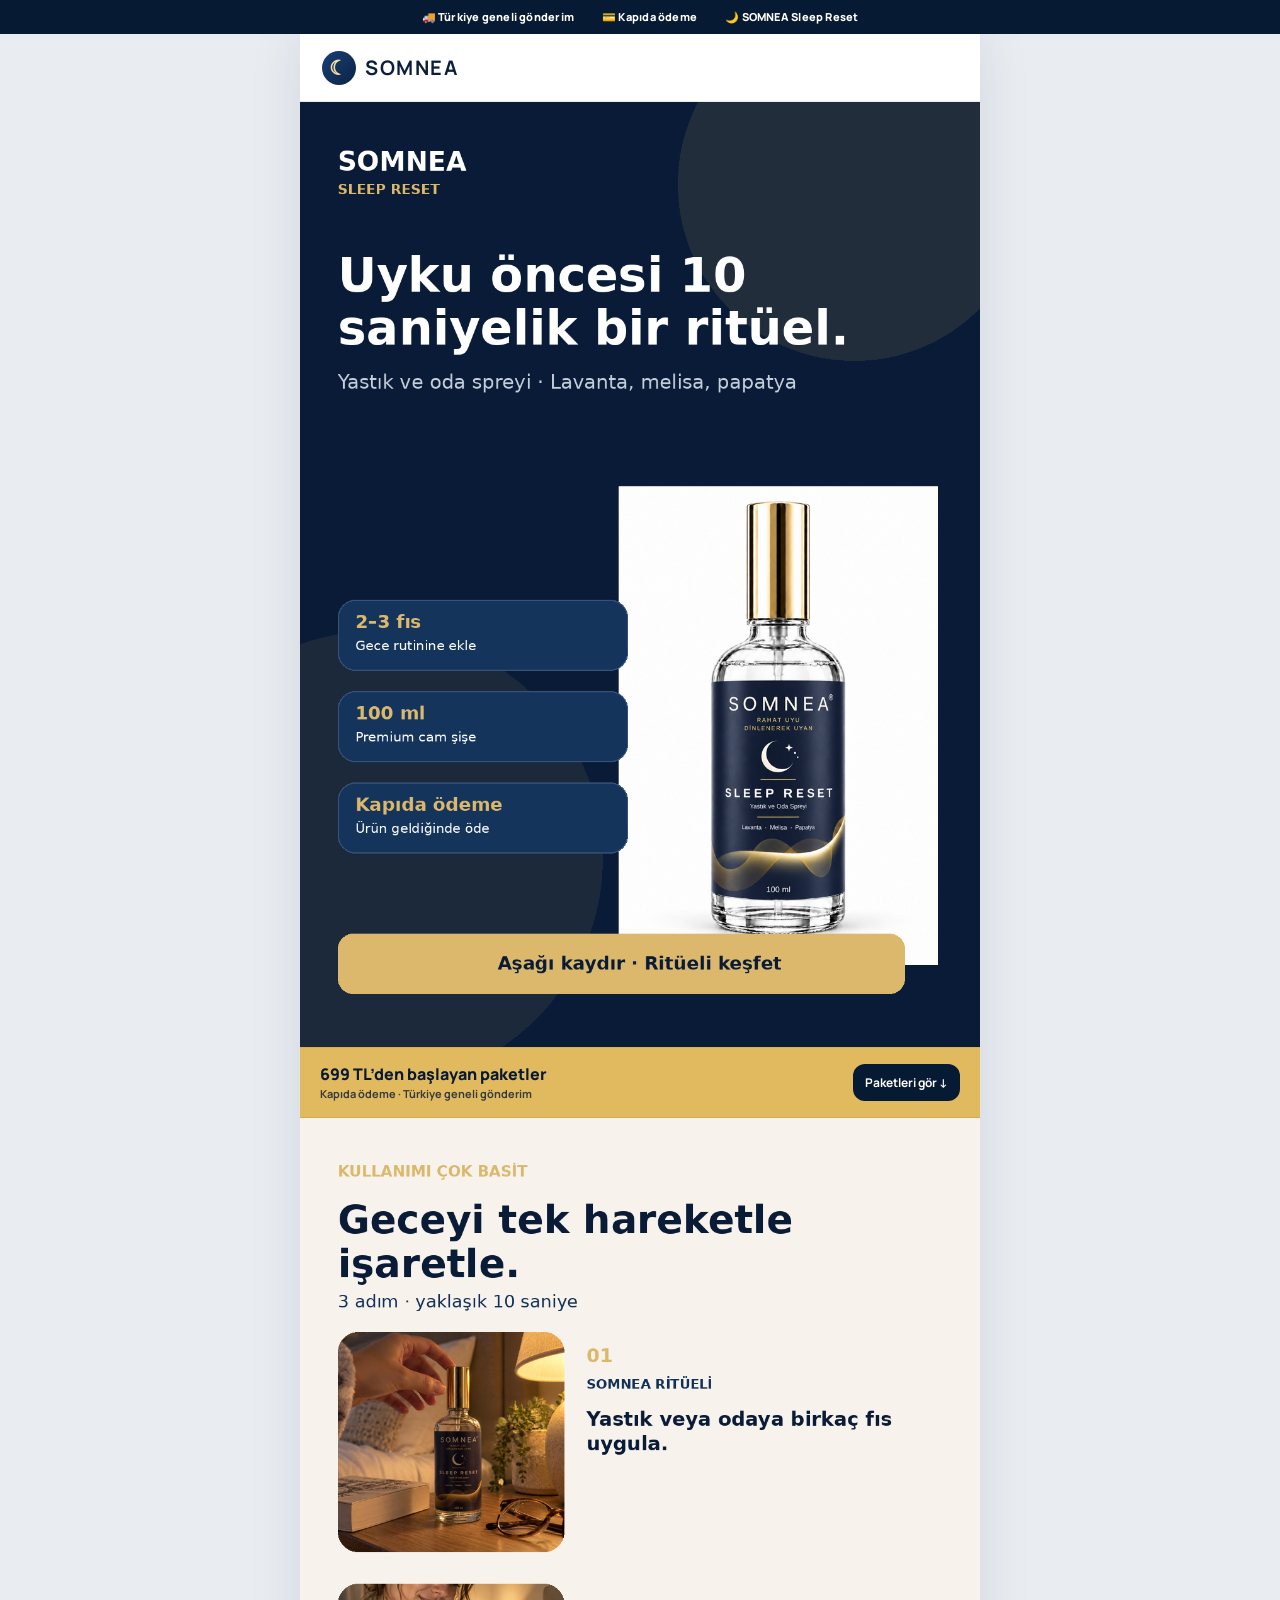
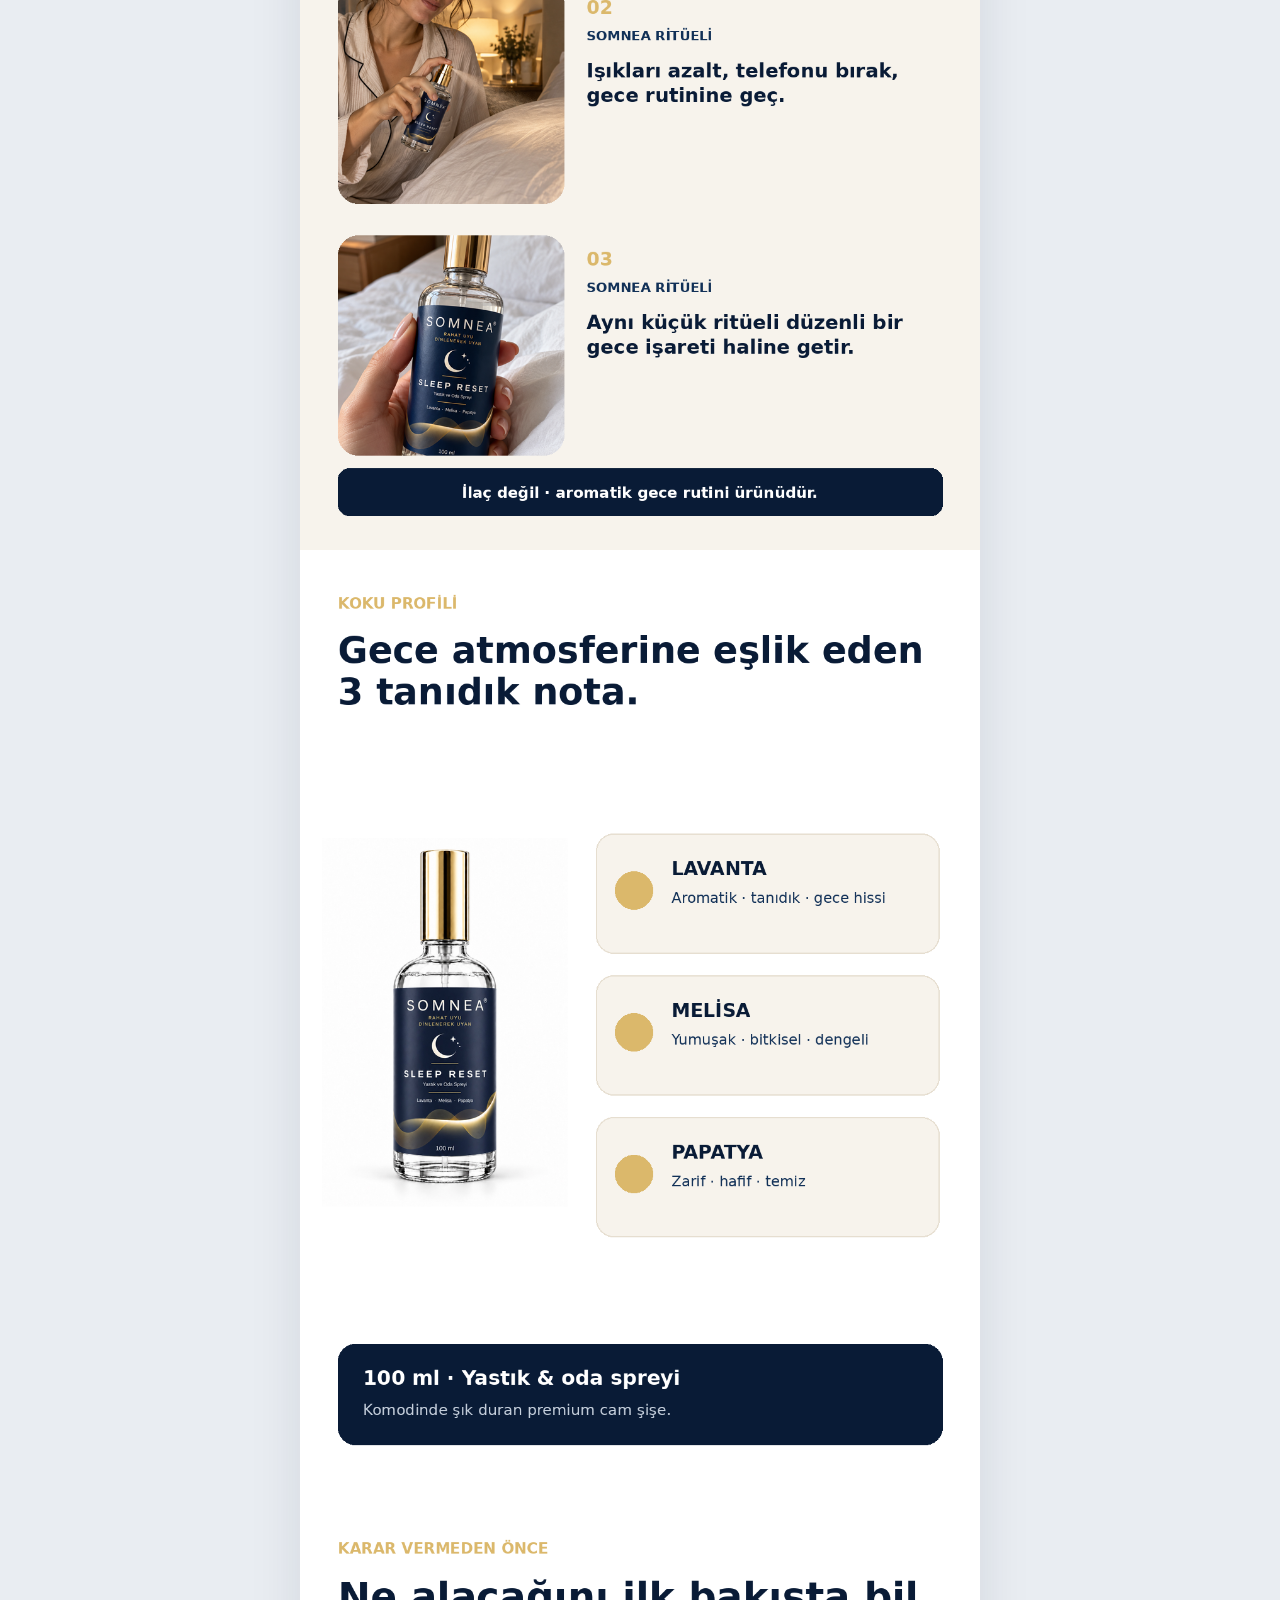
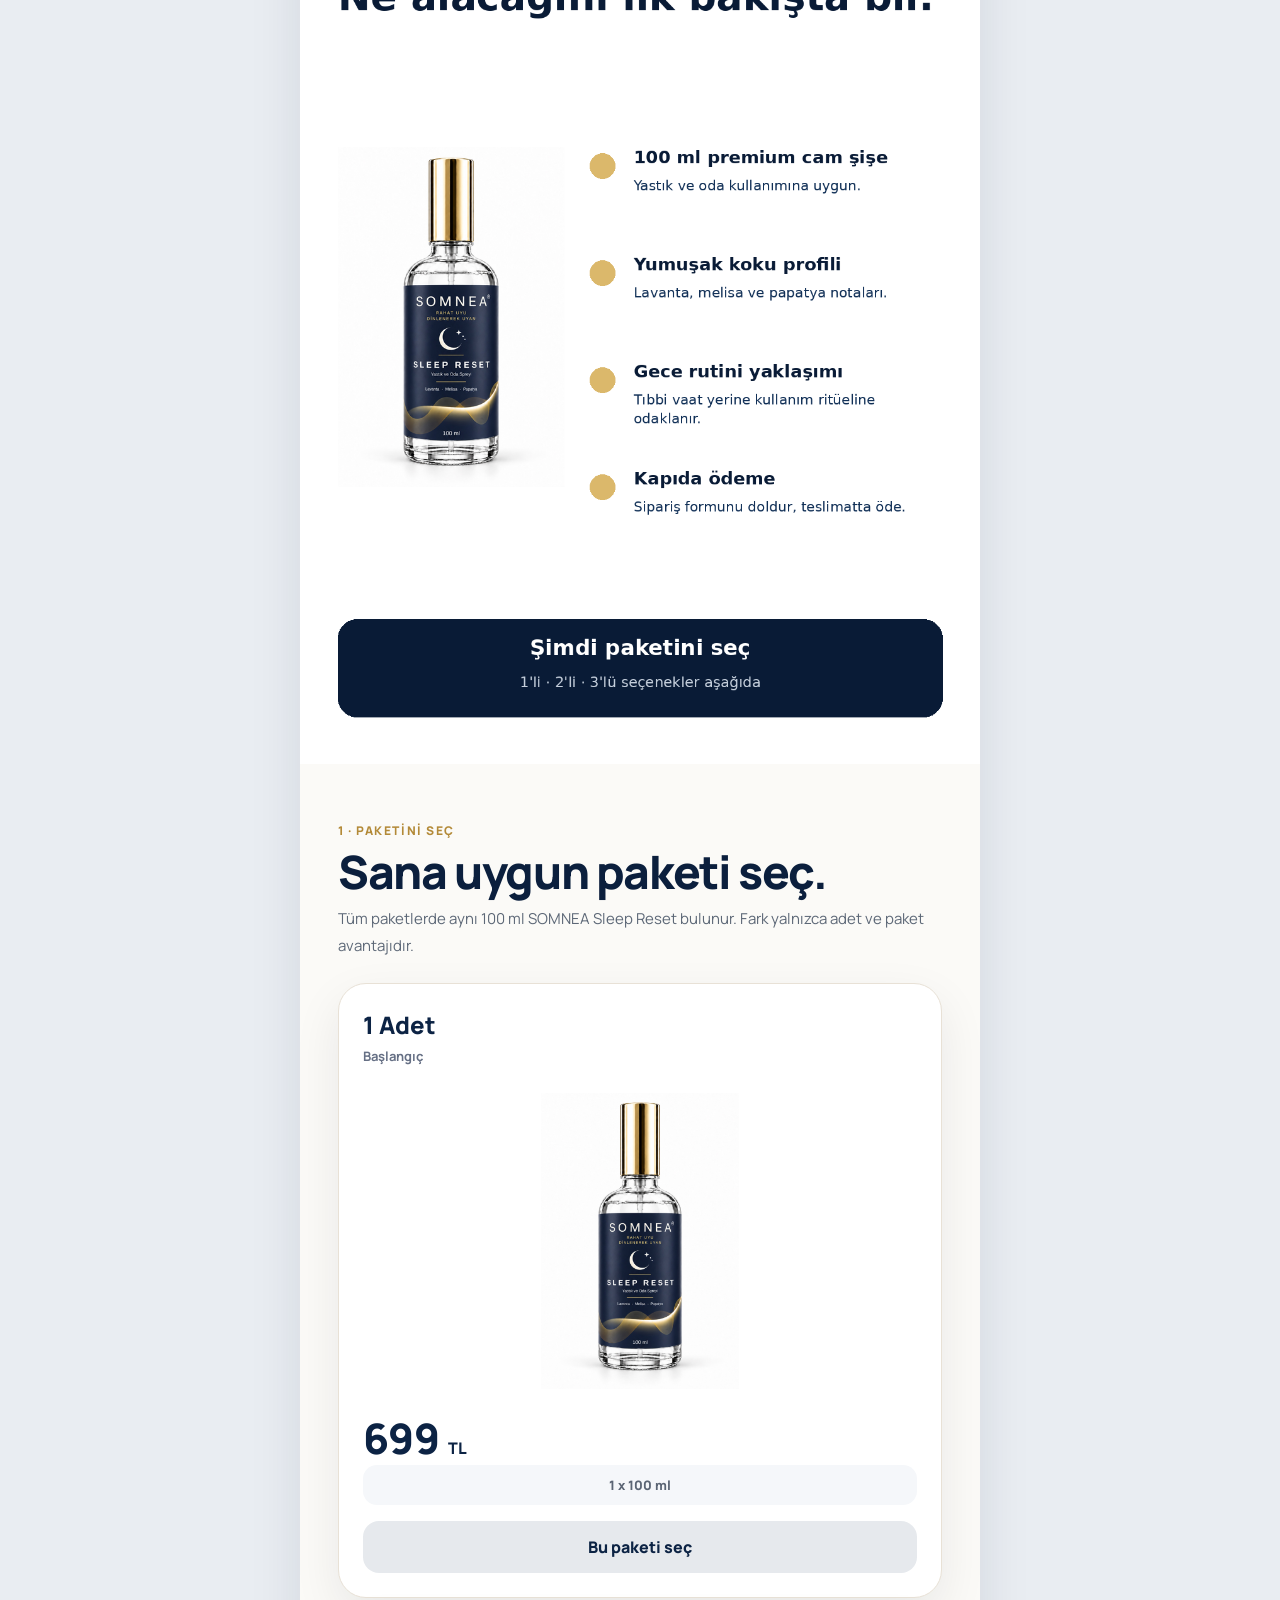
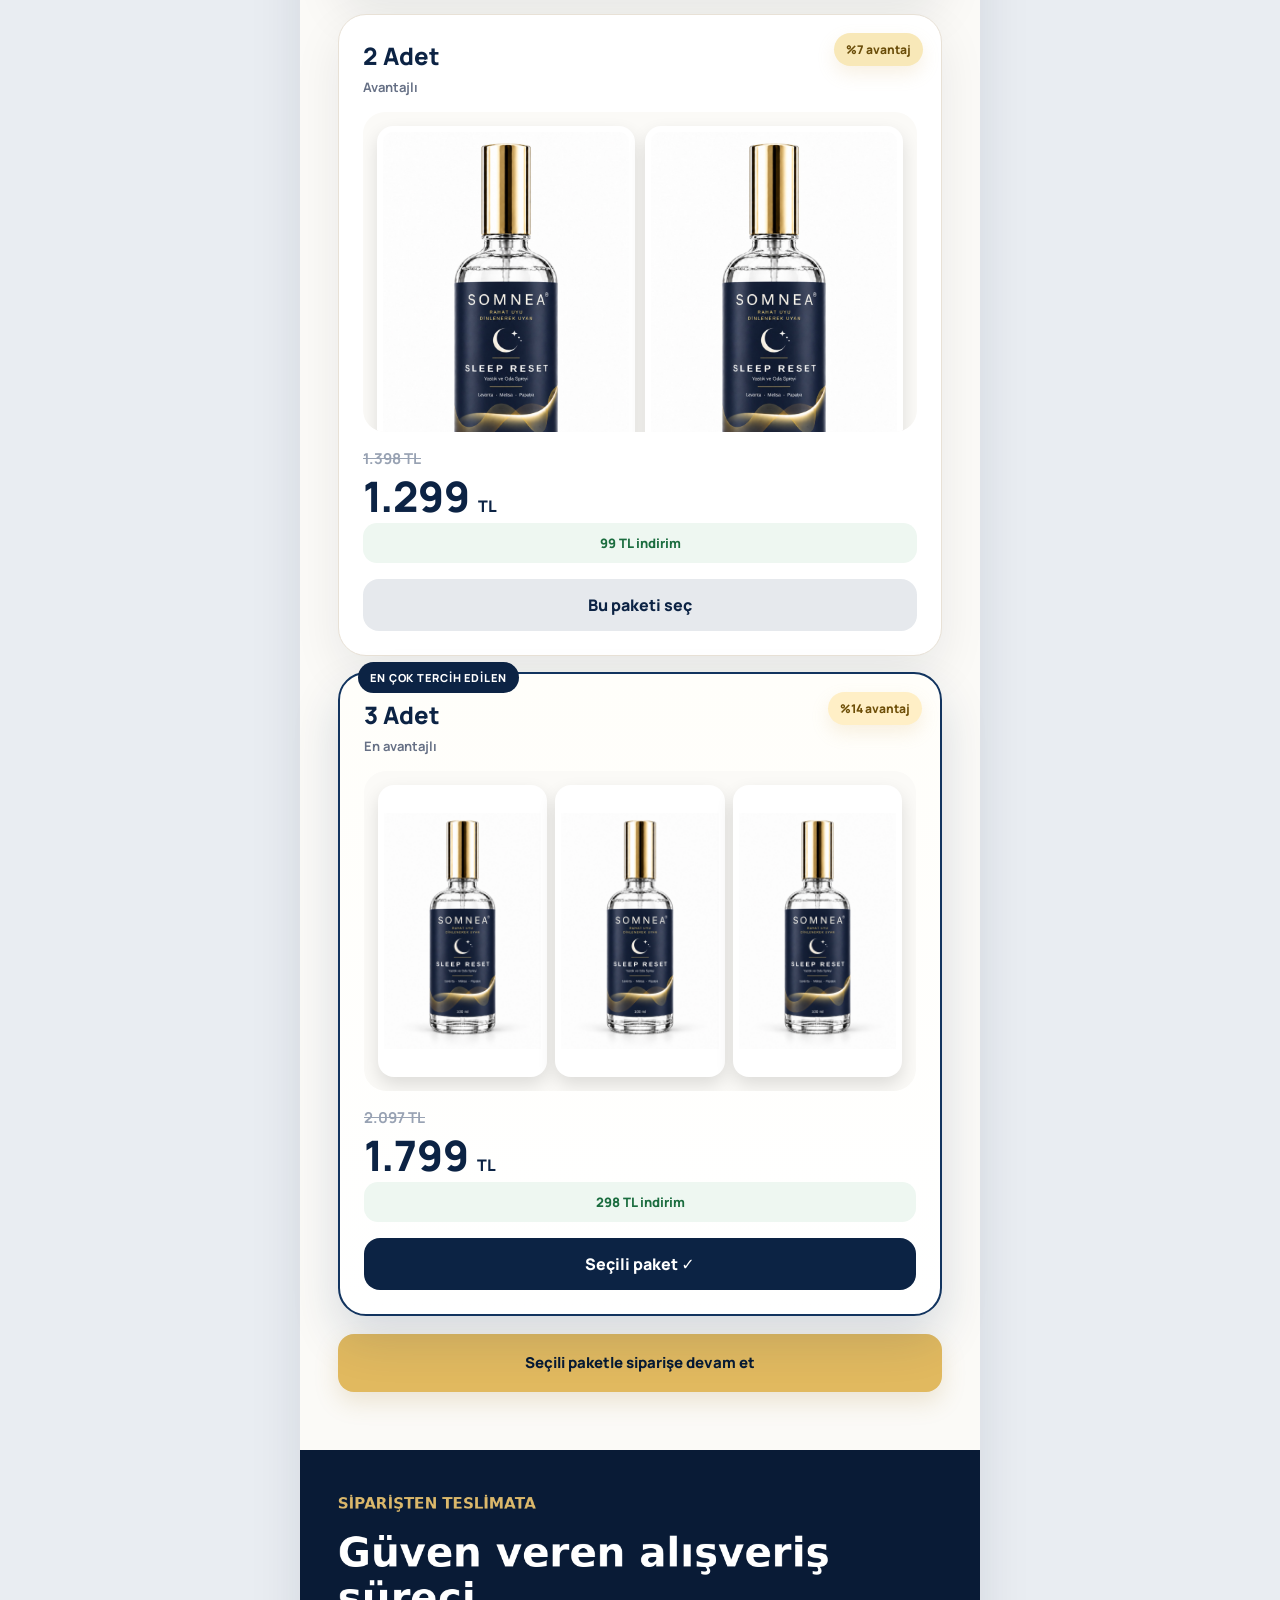
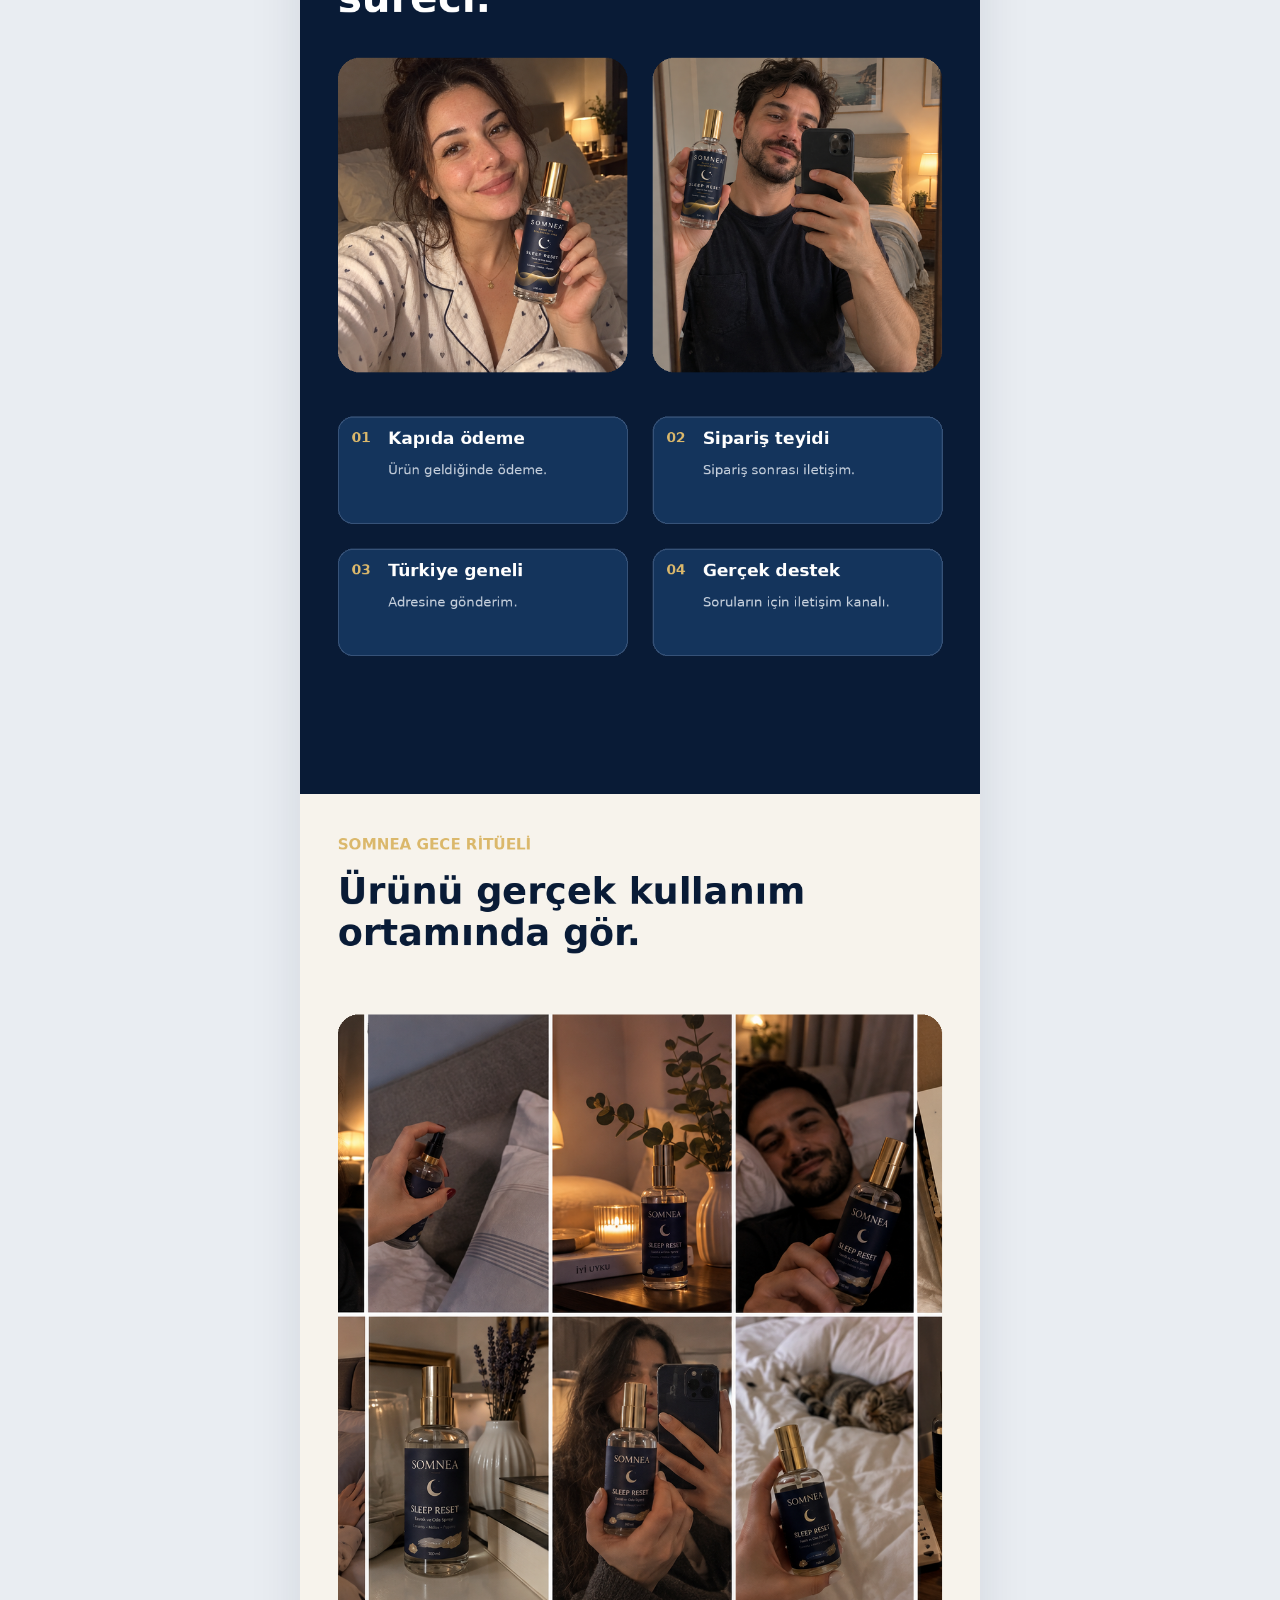
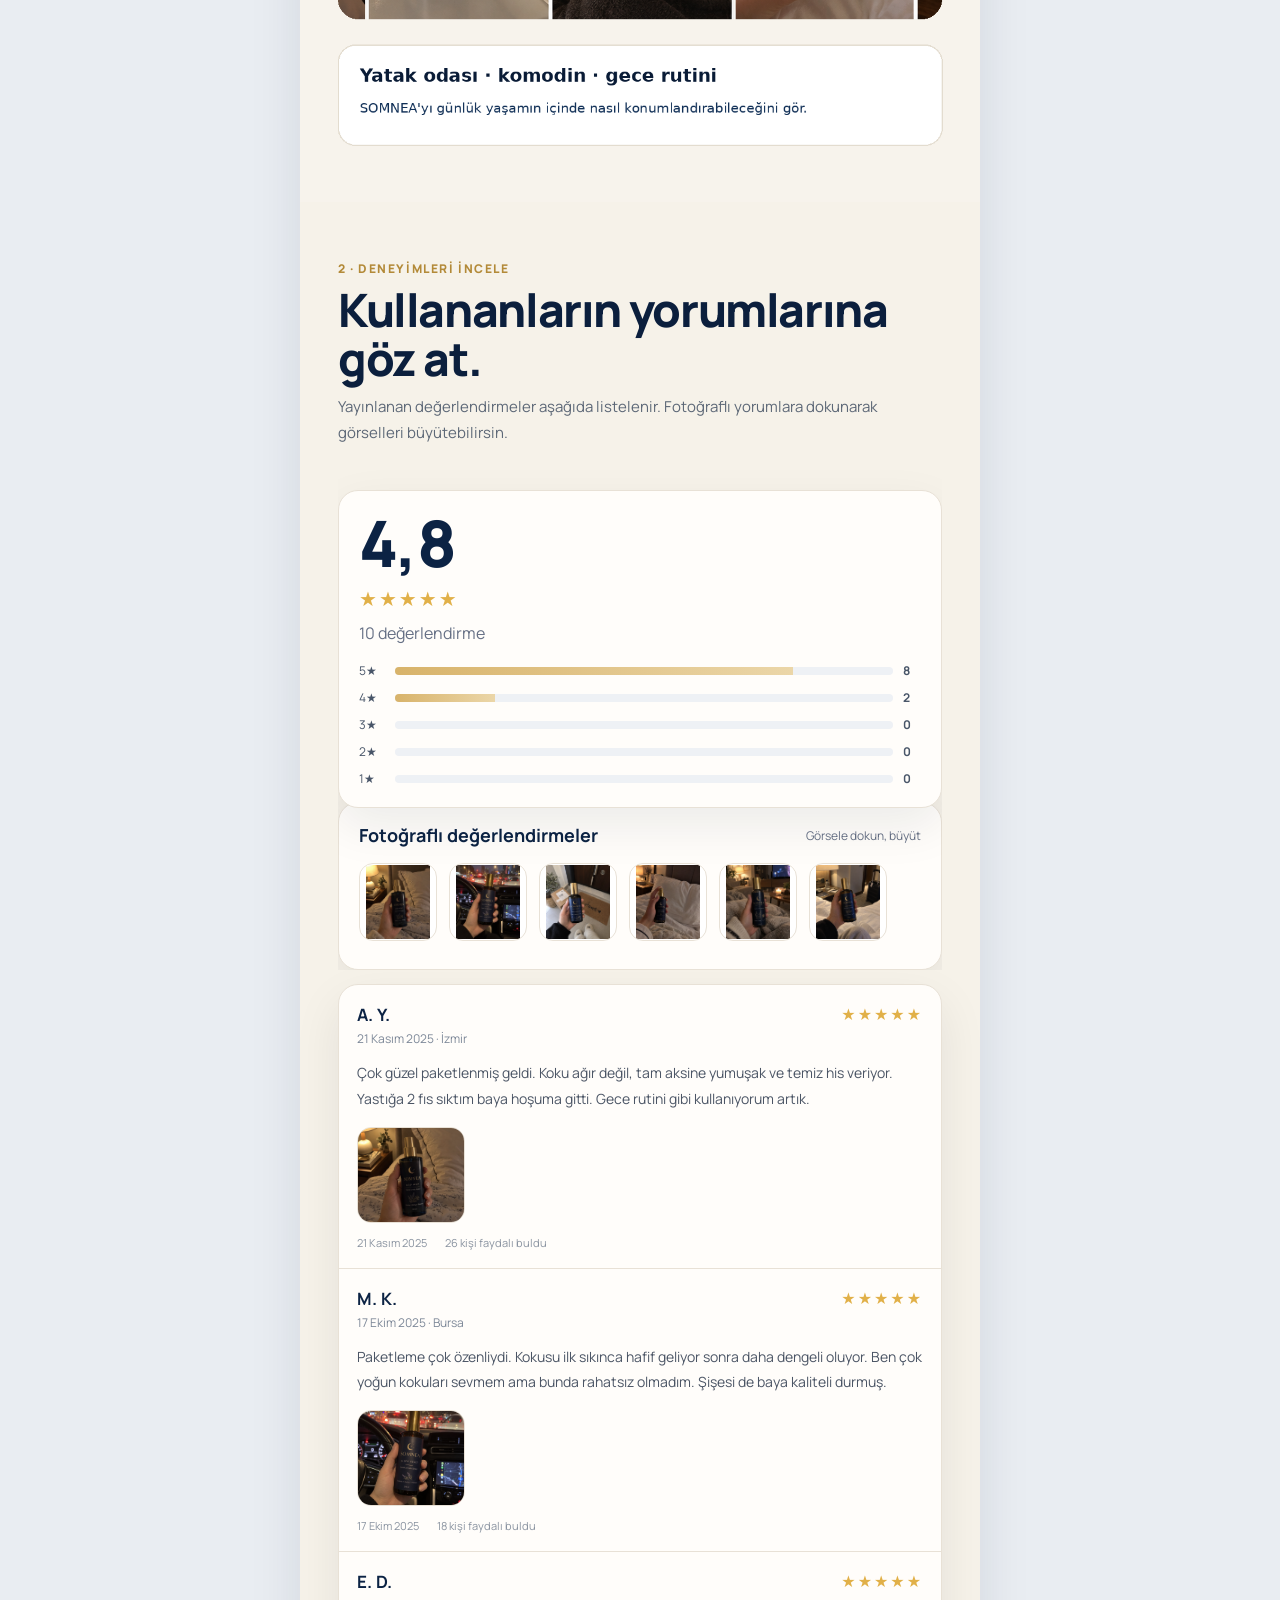
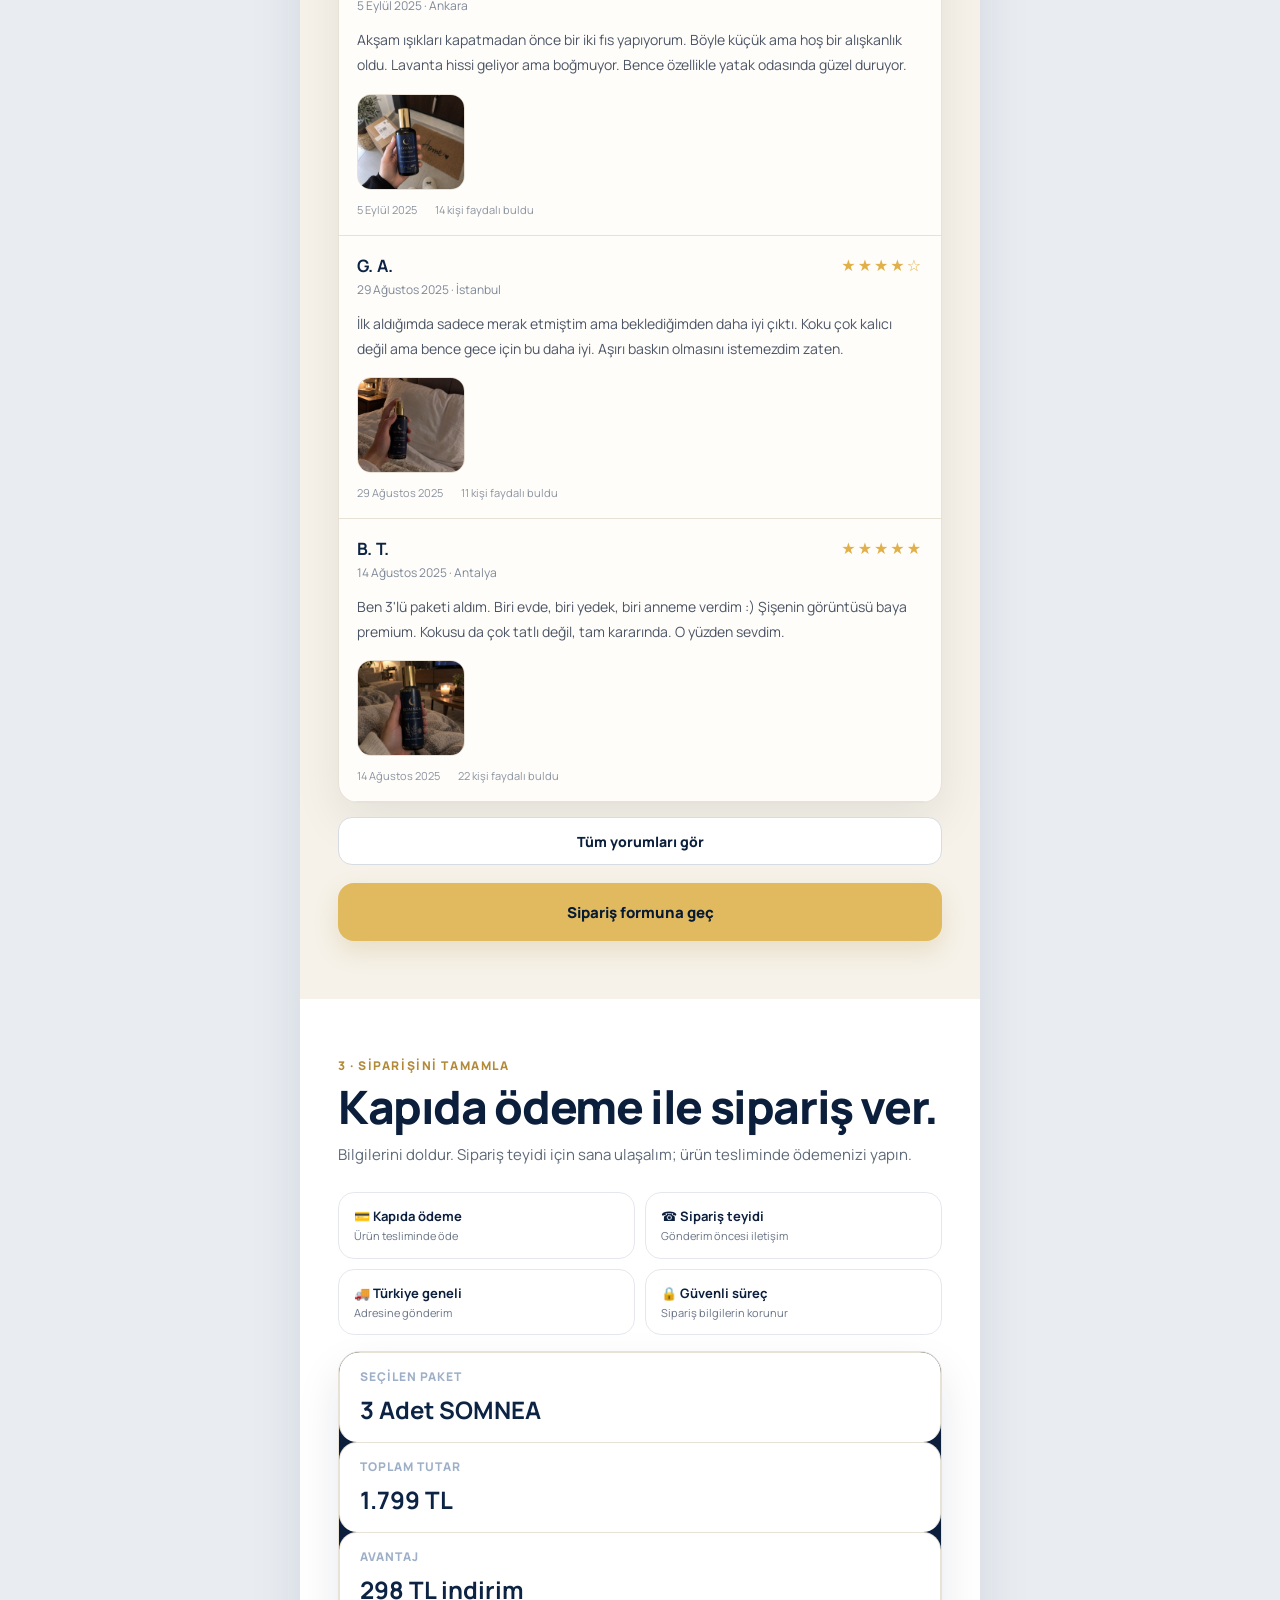
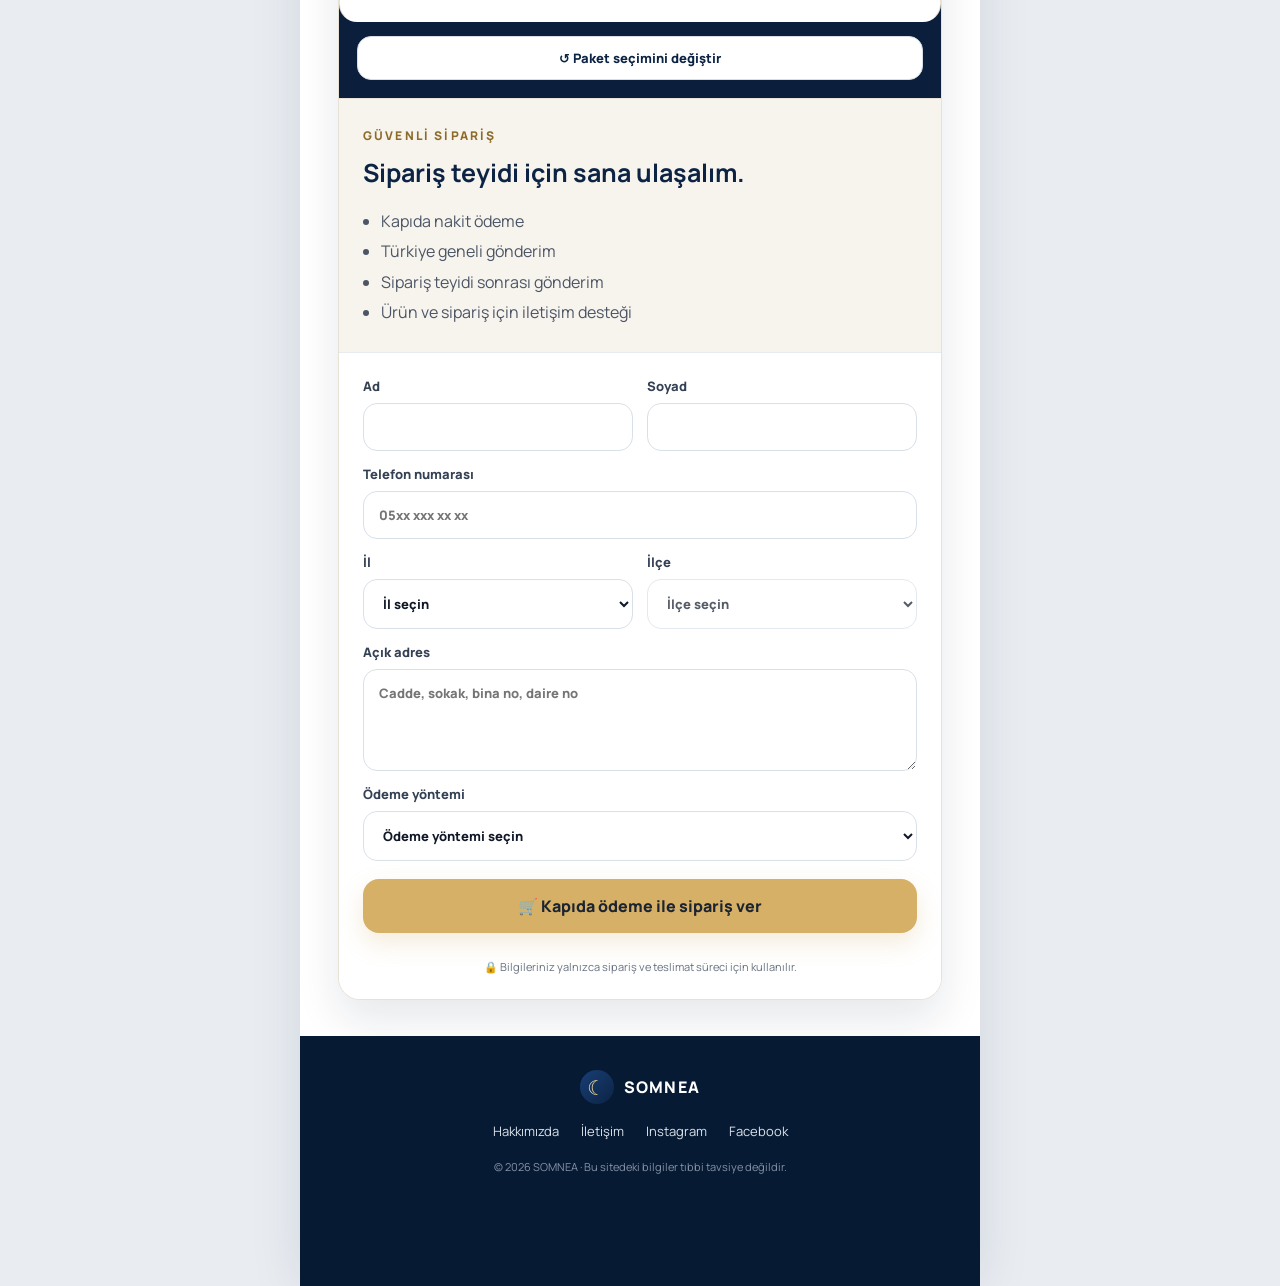
==== commit b6d922ce: "yeni1" ====
--- a/index.html
+++ b/index.html
@@ -32,12 +32,14 @@
       <span class="brand-mark">☾</span><strong>SOMNEA</strong>
     </a>
 
-    <section class="visual-stack" aria-label="SOMNEA ürün ve güven anlatımı">
+    <section class="visual-stack visual-stack-before-packages" aria-label="SOMNEA ürün anlatımı">
       <img src="assets/images/landing/01-hero.png" alt="SOMNEA Sleep Reset - uyku öncesi 10 saniyelik ritüel" fetchpriority="high">
+      <a class="hero-price-anchor" href="#packages" aria-label="Paket fiyatlarını gör">
+        <span><strong>699 TL’den başlayan paketler</strong><small>Kapıda ödeme · Türkiye geneli gönderim</small></span>
+        <b>Paketleri gör ↓</b>
+      </a>
       <img src="assets/images/landing/02-kullanim.png" alt="SOMNEA kullanım adımları" loading="lazy">
       <img src="assets/images/landing/03-icerik.png" alt="SOMNEA lavanta, melisa ve papatya koku profili" loading="lazy">
-      <img src="assets/images/landing/04-guven.png" alt="SOMNEA güvenli sipariş ve teslimat süreci" loading="lazy">
-      <img src="assets/images/landing/05-kullanim-ortami.png" alt="SOMNEA kullanım ortamı görselleri" loading="lazy">
       <img src="assets/images/landing/06-paket-oncesi.png" alt="SOMNEA ürün özeti ve paket seçimine geçiş" loading="lazy">
     </section>
 
@@ -72,6 +74,11 @@
       <a class="conversion-primary-cta" href="#order">Seçili paketle siparişe devam et</a>
     </section>
 
+    <section class="visual-stack visual-stack-after-packages" aria-label="SOMNEA güven ve kullanım anlatımı">
+      <img src="assets/images/landing/04-guven.png" alt="SOMNEA güvenli sipariş ve teslimat süreci" loading="lazy">
+      <img src="assets/images/landing/05-kullanim-ortami.png" alt="SOMNEA kullanım ortamı görselleri" loading="lazy">
+    </section>
+
     <section class="conversion-section conversion-reviews" id="reviews">
       <div class="conversion-head">
         <span>2 · DENEYİMLERİ İNCELE</span>
@@ -91,6 +98,7 @@
         </div>
       </div>
       <div class="review-grid" id="reviewGrid"></div>
+      <button class="review-toggle" type="button" id="reviewToggle" aria-expanded="false">Tüm yorumları gör</button>
       <a class="conversion-primary-cta" href="#order">Sipariş formuna geç</a>
     </section>
 
@@ -99,6 +107,13 @@
         <span>3 · SİPARİŞİNİ TAMAMLA</span>
         <h2>Kapıda ödeme ile sipariş ver.</h2>
         <p>Bilgilerini doldur. Sipariş teyidi için sana ulaşalım; ürün tesliminde ödemenizi yapın.</p>
+      </div>
+
+      <div class="checkout-trust-strip" aria-label="Güvenli sipariş avantajları">
+        <div><strong>💳 Kapıda ödeme</strong><span>Ürün tesliminde öde</span></div>
+        <div><strong>☎️ Sipariş teyidi</strong><span>Gönderim öncesi iletişim</span></div>
+        <div><strong>🚚 Türkiye geneli</strong><span>Adresine gönderim</span></div>
+        <div><strong>🔒 Güvenli süreç</strong><span>Sipariş bilgilerin korunur</span></div>
       </div>
 
       <div class="order-shell">
--- a/assets/css/styles.css
+++ b/assets/css/styles.css
@@ -265,3 +265,45 @@
   .conversion-section{padding:38px 16px}
   .conversion-head h1,.conversion-head h2{font-size:34px}
 }
+
+/* Fix: selected package summary values on white cards */
+.conversion-page .order-summary>div{background:#fff!important;}
+.conversion-page .order-summary strong{color:var(--navy-deep)!important;}
+
+/* V4.1 conversion optimization */
+.hero-price-anchor{
+  display:flex;align-items:center;justify-content:space-between;gap:16px;
+  margin:0;padding:16px 20px;background:#e1b95f;color:#071a33;
+  border-top:1px solid rgba(7,26,51,.06);border-bottom:1px solid rgba(7,26,51,.08);
+  text-decoration:none
+}
+.hero-price-anchor span{display:grid;gap:2px;text-align:left}
+.hero-price-anchor strong{font-size:16px;line-height:1.25;font-weight:900}
+.hero-price-anchor small{font-size:11px;font-weight:700;opacity:.78}
+.hero-price-anchor b{font-size:12px;white-space:nowrap;background:#071a33;color:#fff;padding:10px 12px;border-radius:12px}
+
+.review-extra{display:none!important}
+.review-grid.show-all-reviews .review-extra{display:block!important}
+.review-toggle{
+  width:100%;margin-top:14px;min-height:48px;border:1px solid #d7dce3;border-radius:14px;
+  background:#fff;color:#0b1f3d;font:800 14px Manrope,sans-serif;cursor:pointer
+}
+.review-toggle:hover{background:#fbfaf7}
+
+.checkout-trust-strip{
+  display:grid;grid-template-columns:repeat(2,1fr);gap:10px;margin:0 0 16px
+}
+.checkout-trust-strip>div{
+  display:grid;gap:3px;padding:14px 15px;background:#fff;border:1px solid #e4e8ee;border-radius:16px
+}
+.checkout-trust-strip strong{font-size:13px;color:#0b1f3d}
+.checkout-trust-strip span{font-size:11px;line-height:1.4;color:#687385}
+
+@media(max-width:760px){
+  .hero-price-anchor{padding:14px 16px;gap:10px}
+  .hero-price-anchor strong{font-size:14px}
+  .hero-price-anchor small{font-size:10px}
+  .hero-price-anchor b{font-size:11px;padding:9px 10px}
+  .checkout-trust-strip{grid-template-columns:1fr 1fr;gap:8px}
+  .checkout-trust-strip>div{padding:12px}
+}
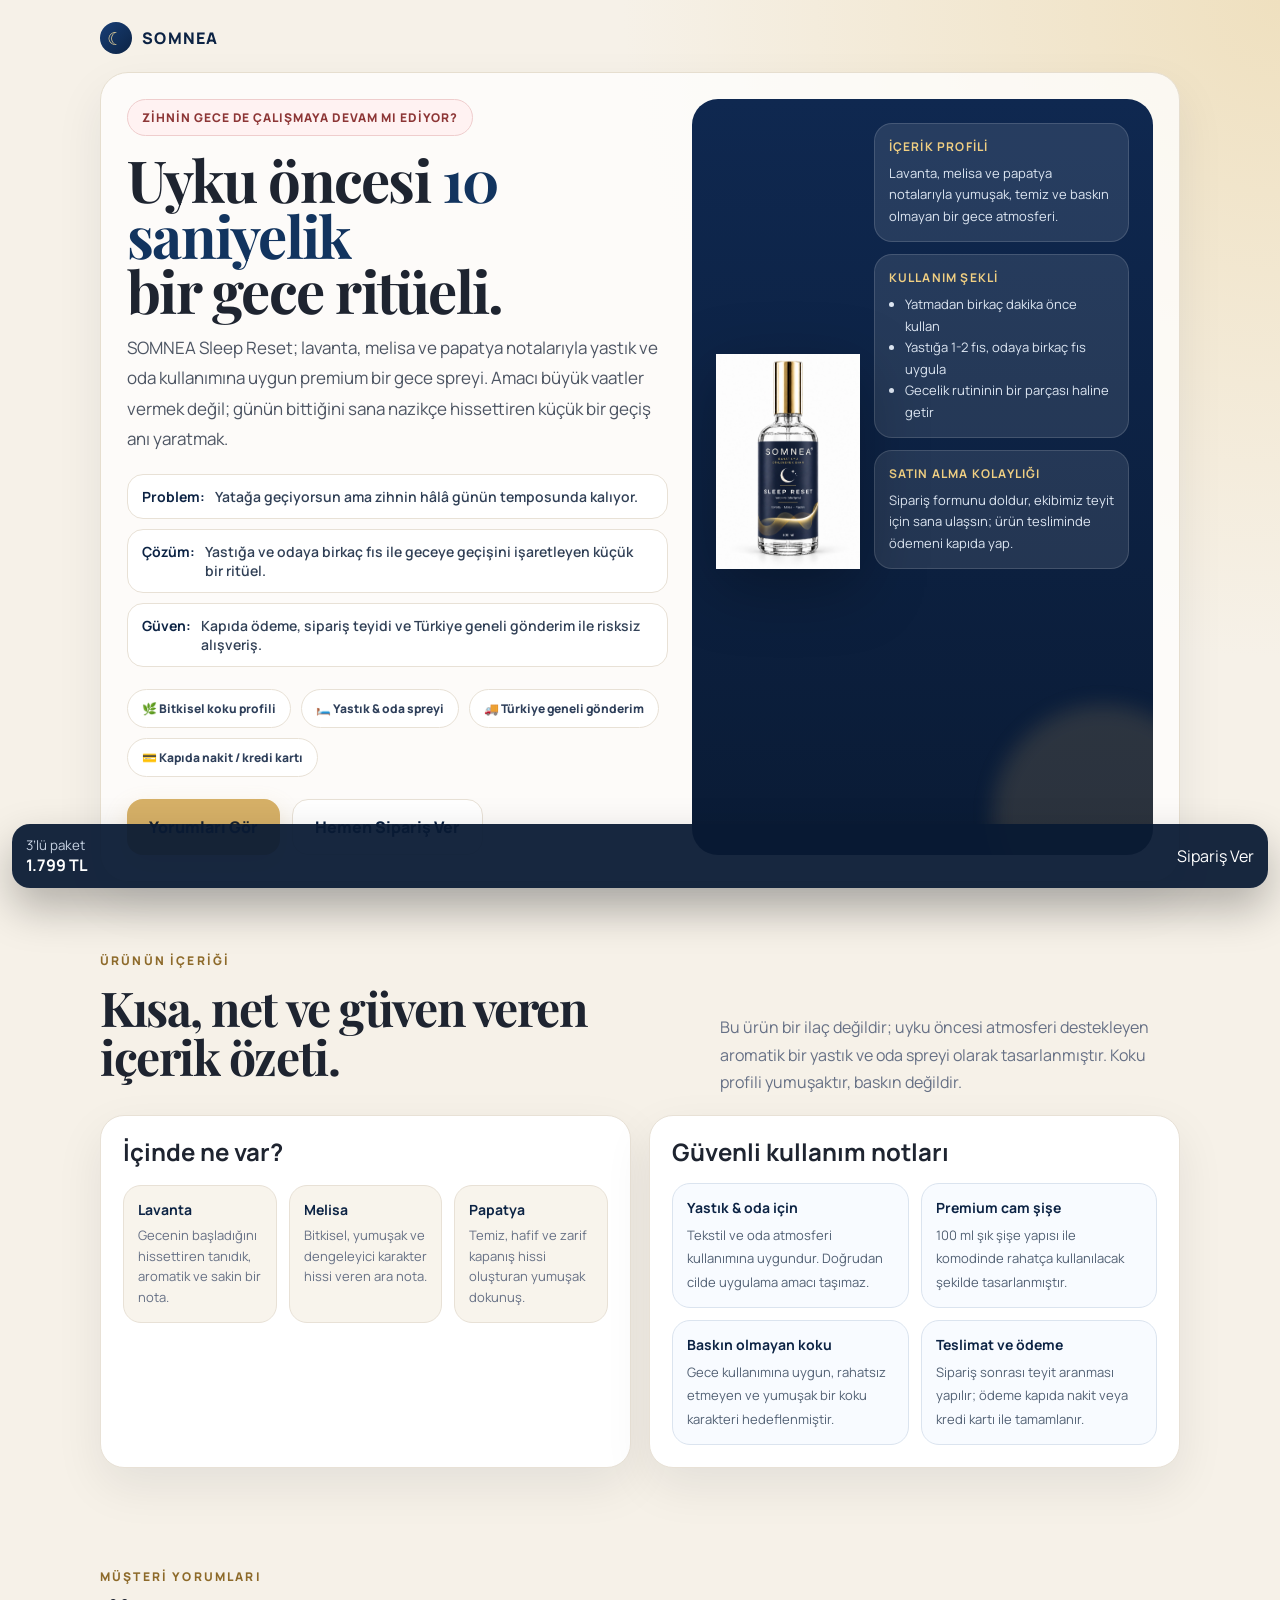
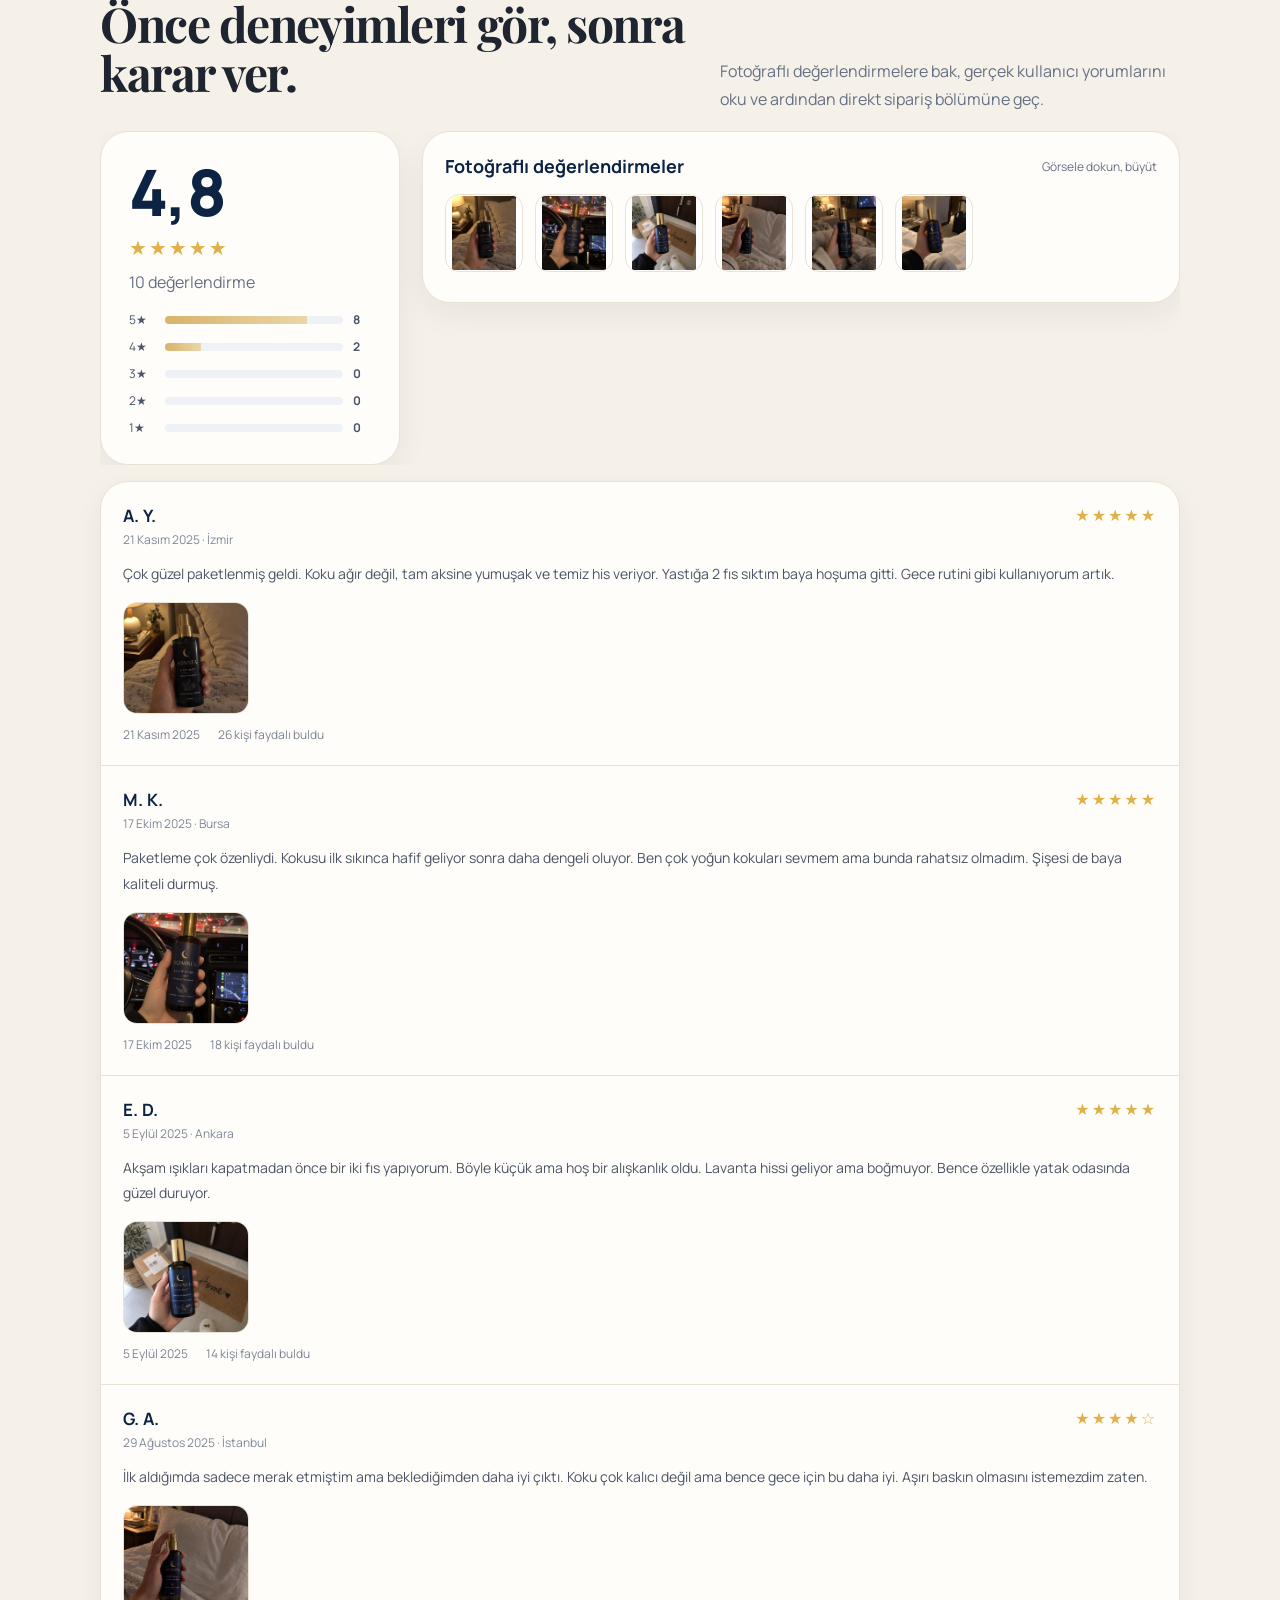
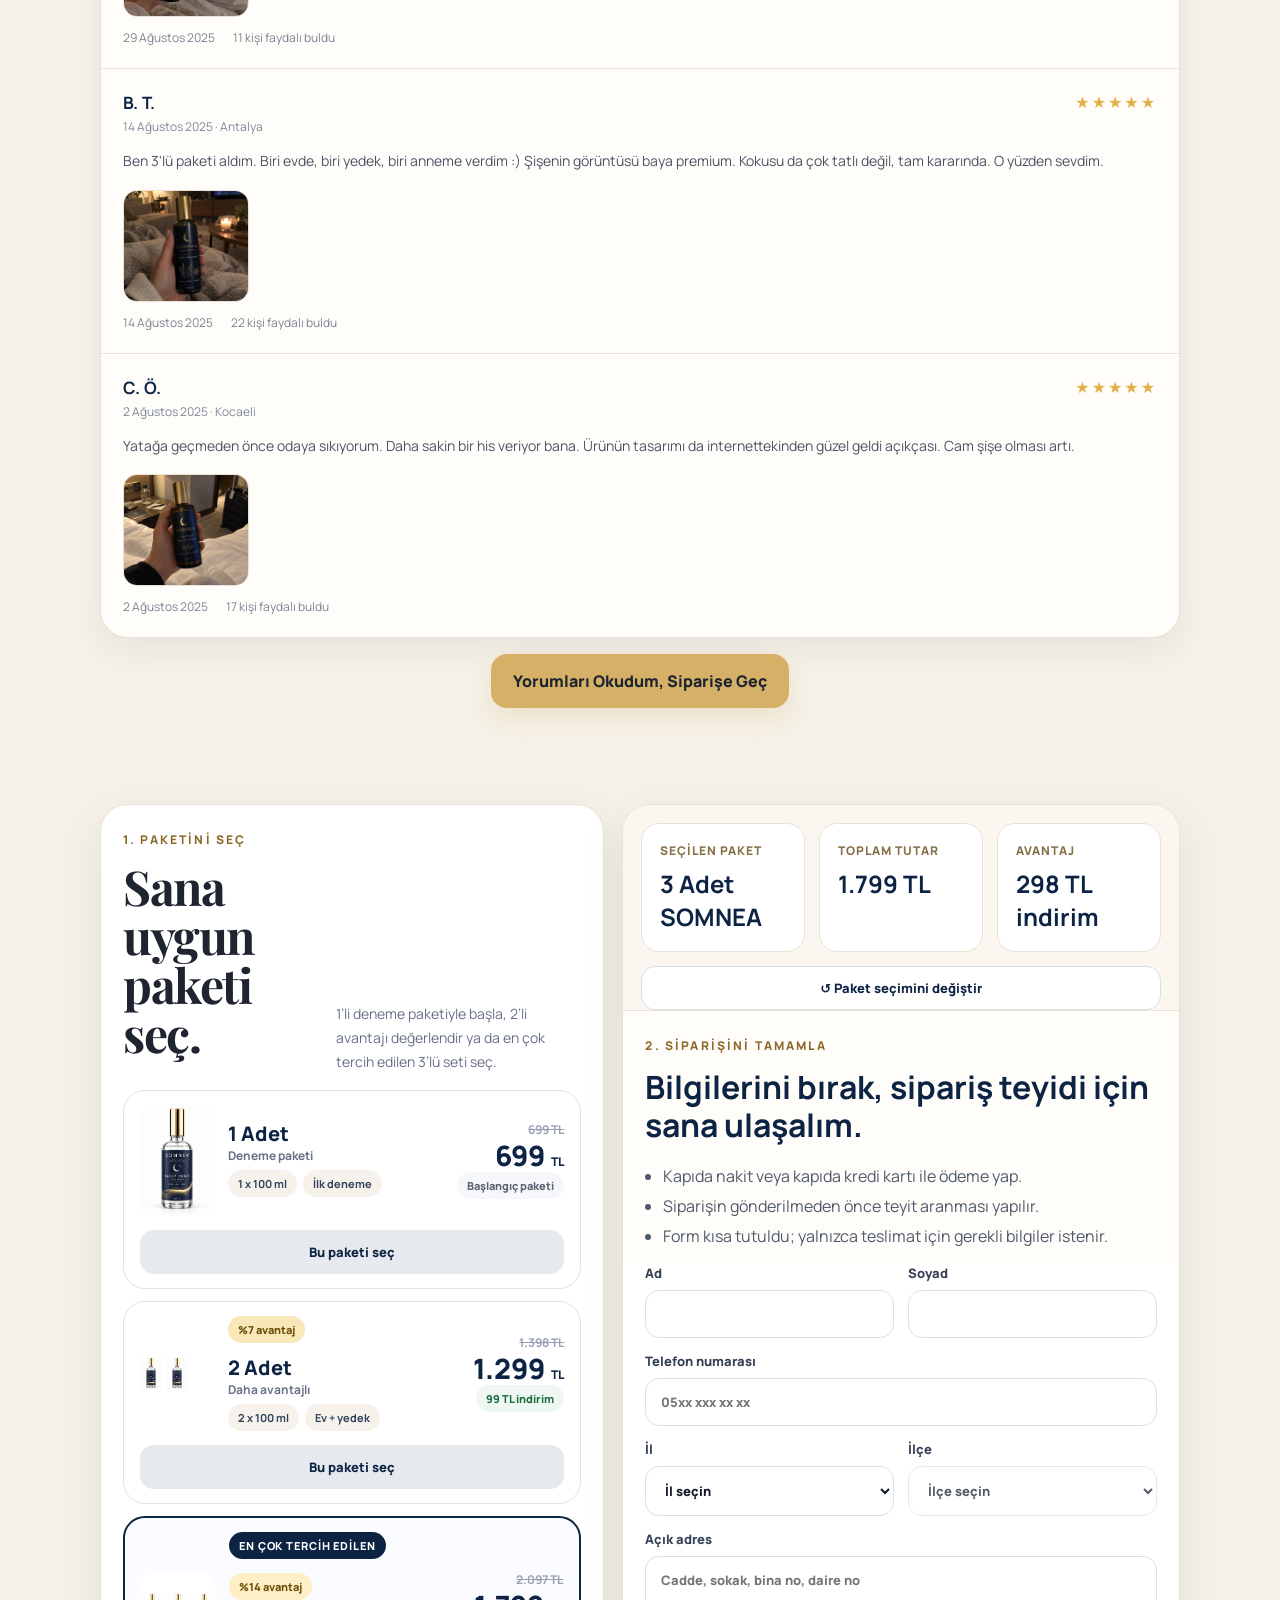
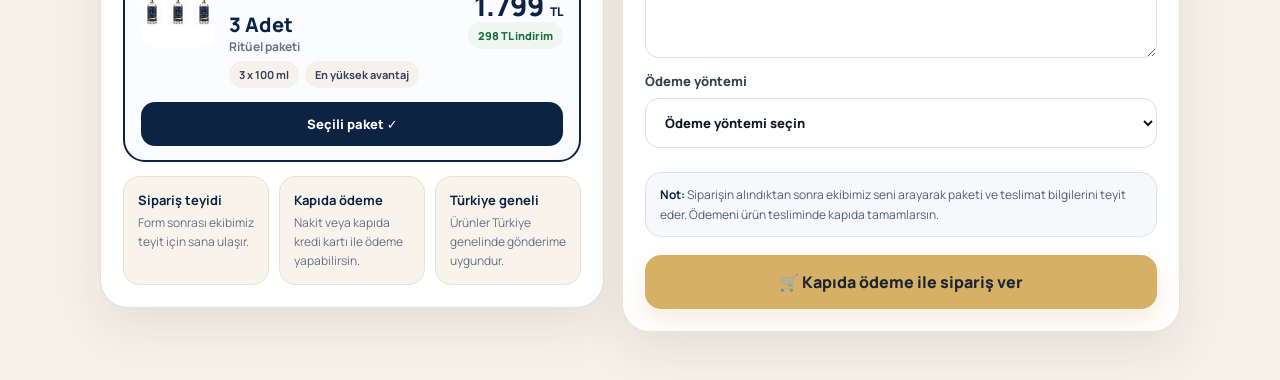
==== commit bc72719b: "yeni2" ====
--- a/index.html
+++ b/index.html
@@ -3,10 +3,10 @@
 <head>
   <meta charset="utf-8" />
   <meta name="viewport" content="width=device-width,initial-scale=1" />
-  <title>SOMNEA Sleep Reset | Gece Ritüeli</title>
-  <meta name="description" content="SOMNEA Sleep Reset; lavanta, melisa ve papatya notalarıyla premium yastık ve oda spreyi. Kapıda ödeme ve Türkiye geneli gönderim." />
+  <title>SOMNEA Sleep Reset | Kapıda Ödeme Gece Ritüeli</title>
+  <meta name="description" content="SOMNEA Sleep Reset; lavanta, melisa ve papatya notalarıyla premium yastık ve oda spreyi. Kısa satış odaklı sayfa, kapıda ödeme ve Türkiye geneli gönderim." />
   <meta property="og:title" content="SOMNEA Sleep Reset" />
-  <meta property="og:description" content="Uyku öncesi 10 saniyelik bir ritüel." />
+  <meta property="og:description" content="Uyku öncesi 10 saniyelik bir gece ritüeli." />
   <meta property="og:image" content="assets/images/brand/somnea-cover.png" />
   <link rel="preconnect" href="https://fonts.googleapis.com">
   <link rel="preconnect" href="https://fonts.gstatic.com" crossorigin>
@@ -17,121 +17,329 @@
   </script>
   <noscript><img height="1" width="1" style="display:none" src="https://www.facebook.com/tr?id=1104899055337143&ev=PageView&noscript=1" /></noscript>
   <link rel="stylesheet" href="assets/css/styles.css" />
+  <style>
+    body.page-short{background:#f6f1e8}
+    .page-short .section{padding:48px 0}
+    .page-short .wrap{width:min(1080px, calc(100% - 24px))}
+    .short-hero{padding:22px 0 18px;background:radial-gradient(circle at top right,#efe0bf 0,#f6f1e8 42%,#f6f1e8 100%)}
+    .mini-brand{display:inline-flex;align-items:center;gap:10px;font-weight:900;letter-spacing:.08em;color:var(--navy-deep);margin-bottom:18px}
+    .mini-brand .brand-mark{width:32px;height:32px;font-size:18px}
+    .hero-shell{display:grid;grid-template-columns:1.08fr .92fr;gap:24px;align-items:center;background:rgba(255,255,255,.76);border:1px solid #e6decf;border-radius:28px;padding:26px;box-shadow:0 20px 48px rgba(12,35,68,.08)}
+    .hero-problem{display:inline-flex;align-items:center;gap:10px;padding:9px 14px;border-radius:999px;background:#fff2f2;border:1px solid #efcdcd;color:#8d3636;font-size:12px;font-weight:800;text-transform:uppercase;letter-spacing:.08em;margin-bottom:16px}
+    .short-hero h1{font-size:58px;line-height:.96;margin-bottom:14px}
+    .short-hero h1 span{color:var(--navy)}
+    .hero-note{font-size:17px;line-height:1.78;color:#4d5563;max-width:610px}
+    .pain-list{display:grid;gap:10px;margin:20px 0 0;padding:0;list-style:none}
+    .pain-list li{display:flex;gap:10px;align-items:flex-start;padding:12px 14px;border-radius:16px;background:#fff;border:1px solid #e8e1d6;color:#314056;font-size:14px;font-weight:600}
+    .pain-list li b{color:var(--navy-deep)}
+    .quick-pills{display:flex;flex-wrap:wrap;gap:10px;margin:22px 0}
+    .quick-pills span{padding:10px 14px;border-radius:999px;background:#fff;border:1px solid #e8e1d6;color:#2e3f5a;font-size:12px;font-weight:800}
+    .hero-cta-row{display:flex;gap:12px;flex-wrap:wrap;margin-top:6px}
+    .hero-visual-box{position:relative;background:linear-gradient(180deg,#0f2850,#0a1b35);border-radius:26px;padding:24px;overflow:hidden;min-height:100%}
+    .hero-visual-box:before{content:"";position:absolute;inset:auto -60px -70px auto;width:220px;height:220px;border-radius:999px;background:rgba(214,176,103,.16);filter:blur(10px)}
+    .hero-product{position:relative;display:grid;grid-template-columns:.72fr 1.28fr;gap:14px;align-items:end;z-index:1}
+    .hero-product img{width:100%;max-width:240px;justify-self:center;filter:drop-shadow(0 18px 32px rgba(0,0,0,.28))}
+    .hero-micro-cards{display:grid;gap:12px}
+    .hero-micro-card{background:rgba(255,255,255,.1);border:1px solid rgba(255,255,255,.14);border-radius:18px;padding:14px}
+    .hero-micro-card strong{display:block;color:#f0cf82;font-size:12px;letter-spacing:.1em;text-transform:uppercase;margin-bottom:8px}
+    .hero-micro-card p{font-size:13px;line-height:1.65;color:#dde6f2}
+    .hero-micro-card ul{margin:0;padding-left:16px;color:#dde6f2;font-size:13px;line-height:1.65}
+    .compact-section-head{display:flex;justify-content:space-between;gap:18px;align-items:end;margin-bottom:18px}
+    .compact-section-head p{max-width:460px;color:var(--muted);line-height:1.72}
+    .ingredient-short{padding-top:18px}
+    .ingredient-short-shell{display:grid;grid-template-columns:1fr 1fr;gap:18px;align-items:stretch}
+    .ingredient-story,.ingredient-safe{background:#fff;border:1px solid var(--line);border-radius:24px;box-shadow:var(--shadow);padding:22px}
+    .ingredient-points{display:grid;grid-template-columns:repeat(3,1fr);gap:12px;margin-top:18px}
+    .ingredient-pill{padding:14px;border-radius:18px;background:#f8f4ec;border:1px solid var(--line)}
+    .ingredient-pill strong{display:block;color:var(--navy-deep);font-size:14px;margin-bottom:6px}
+    .ingredient-pill span{display:block;color:var(--muted);font-size:13px;line-height:1.6}
+    .safe-grid{display:grid;grid-template-columns:repeat(2,1fr);gap:12px;margin-top:14px}
+    .safe-card{padding:14px;border-radius:18px;background:#f8fbff;border:1px solid #dbe4ef}
+    .safe-card strong{display:block;margin-bottom:6px;color:var(--navy-deep);font-size:14px}
+    .safe-card span{font-size:13px;color:#526174;line-height:1.65}
+    .review-short .review-summary{margin-bottom:16px}
+    .review-short .rating-box,.review-short .photo-review-box,.review-short .review-grid{box-shadow:0 12px 30px rgba(16,24,40,.06)}
+    .section-jump{display:flex;justify-content:center;margin-top:16px}
+    .buy-zone{padding-top:18px;padding-bottom:70px}
+    .buy-shell{display:grid;grid-template-columns:.95fr 1.05fr;gap:18px;align-items:start}
+    .bundle-selector,.order-shell.short-order{background:#fff;border:1px solid var(--line);border-radius:28px;box-shadow:var(--shadow)}
+    .bundle-selector{padding:22px}
+    .selector-head{display:flex;justify-content:space-between;gap:12px;align-items:end;margin-bottom:16px}
+    .selector-head p{color:var(--muted);line-height:1.7;font-size:14px;max-width:420px}
+    .package-compact-grid{display:grid;gap:12px}
+    .package-compact-grid .package-card{padding:14px 16px;border-radius:22px;display:grid;grid-template-columns:74px 1fr auto;gap:14px;align-items:center;box-shadow:none;margin:0}
+    .package-compact-grid .package-card img,
+    .package-compact-grid .double-pack,
+    .package-compact-grid .triple-pack{height:auto!important;width:74px!important;min-height:74px;border-radius:14px;padding:0!important;background:#fff!important;display:grid;place-items:center;overflow:hidden}
+    .package-compact-grid .package-card img{object-fit:contain!important;padding:0!important}
+    .package-compact-grid .double-pack,.package-compact-grid .triple-pack{grid-template-columns:repeat(3,1fr);gap:4px}
+    .package-compact-grid .double-pack img,.package-compact-grid .triple-pack img{height:64px;width:100%;object-fit:contain!important;border-radius:10px;padding:0!important;box-shadow:none;background:#fff!important}
+    .package-compact-grid .triple-pack img:nth-child(2){height:64px}
+    .package-compact-grid .badge,.package-compact-grid .discount-badge{position:static;display:inline-flex;align-self:start;justify-self:start;padding:6px 10px;font-size:11px;box-shadow:none;margin-bottom:8px}
+    .package-compact-grid .package-copy{display:grid;gap:6px;min-width:0}
+    .package-compact-grid .package-topline{padding-right:0;gap:2px}
+    .package-compact-grid .package-name{font-size:20px;line-height:1.1}
+    .package-compact-grid .package-mini{font-size:12px}
+    .package-compact-grid .package-features{gap:6px}
+    .package-compact-grid .package-features span{padding:6px 10px;font-size:11px}
+    .package-compact-grid .pricing-block{justify-items:end;text-align:right;gap:3px}
+    .package-compact-grid .old-price{font-size:12px}
+    .package-compact-grid .price{font-size:28px}
+    .package-compact-grid .price small{font-size:12px}
+    .package-compact-grid .advantage{min-height:auto;padding:6px 10px;font-size:11px}
+    .package-compact-grid .select-label{grid-column:1/-1;min-height:44px;border-radius:14px;font-size:13px}
+    .package-compact-grid .package-card.selected{border:2px solid var(--navy-deep);background:#fbfcff}
+    .micro-trust{display:grid;grid-template-columns:repeat(3,1fr);gap:10px;margin-top:14px}
+    .micro-trust div{padding:14px;border-radius:16px;background:#f8f4ec;border:1px solid var(--line)}
+    .micro-trust strong{display:block;color:var(--navy-deep);font-size:13px;margin-bottom:4px}
+    .micro-trust span{display:block;font-size:12px;color:var(--muted);line-height:1.6}
+    .order-shell.short-order{overflow:hidden}
+    .order-shell.short-order .order-summary{padding:18px 18px 0;border-bottom:1px solid var(--line)}
+    .order-shell.short-order .order-summary>div{background:#fff}
+    .order-shell.short-order .order-copy{padding:22px 22px 12px;border-right:none}
+    .order-shell.short-order .order-copy ul{margin:14px 0 0;padding-left:18px;color:#4f5b6c;line-height:1.9}
+    .order-shell.short-order .order-form{padding:0 22px 22px}
+    .payment-note{margin-top:10px;padding:12px 14px;border-radius:16px;background:#f7f8fb;border:1px solid #dbe3ee;color:#516073;font-size:12px;line-height:1.65}
+    .payment-note b{color:var(--navy-deep)}
+    .review-cta{margin-top:14px}
+    .sticky-order{display:flex}
+    .site-footer{display:none}
+    @media(max-width:1024px){
+      .hero-shell,.ingredient-short-shell,.buy-shell{grid-template-columns:1fr}
+      .short-hero h1{font-size:48px}
+      .hero-product{grid-template-columns:1fr}
+      .hero-product img{max-width:210px}
+    }
+    @media(max-width:760px){
+      .page-short .section{padding:36px 0}
+      .short-hero{padding-top:14px}
+      .hero-shell{padding:18px;border-radius:24px}
+      .short-hero h1{font-size:40px}
+      .hero-note{font-size:15px}
+      .pain-list li{font-size:13px}
+      .hero-cta-row{display:grid}
+      .quick-pills{gap:8px}
+      .quick-pills span{font-size:11px;padding:9px 12px}
+      .ingredient-short-shell,.safe-grid{grid-template-columns:1fr}
+      .ingredient-points{grid-template-columns:1fr}
+      .compact-section-head{display:block}
+      .compact-section-head p{margin-top:8px}
+      .package-compact-grid .package-card{grid-template-columns:64px 1fr;gap:12px;padding:14px}
+      .package-compact-grid .package-card img,
+      .package-compact-grid .double-pack,
+      .package-compact-grid .triple-pack{width:64px!important;min-height:64px}
+      .package-compact-grid .double-pack img,.package-compact-grid .triple-pack img{height:54px}
+      .package-compact-grid .triple-pack img:nth-child(2){height:54px}
+      .package-compact-grid .pricing-block{grid-column:1/-1;justify-items:start;text-align:left}
+      .package-compact-grid .select-label{margin-top:4px}
+      .micro-trust{grid-template-columns:1fr}
+      .order-shell.short-order .order-summary{padding:16px 16px 0}
+      .order-shell.short-order .order-copy{padding:20px 16px 10px}
+      .order-shell.short-order .order-form{padding:0 16px 18px}
+      .sticky-order{display:flex}
+    }
+  </style>
   <script defer src="assets/js/config.js"></script>
   <script defer src="assets/js/app.js"></script>
 </head>
-<body class="conversion-page">
-  <div class="conversion-topbar">
-    <span>🚚 Türkiye geneli gönderim</span>
-    <span>💳 Kapıda ödeme</span>
-    <span>🌙 SOMNEA Sleep Reset</span>
-  </div>
-
-  <main class="visual-sales-shell" id="top">
-    <a class="conversion-brand" href="#top" aria-label="SOMNEA ana sayfa">
-      <span class="brand-mark">☾</span><strong>SOMNEA</strong>
-    </a>
-
-    <section class="visual-stack visual-stack-before-packages" aria-label="SOMNEA ürün anlatımı">
-      <img src="assets/images/landing/01-hero.png" alt="SOMNEA Sleep Reset - uyku öncesi 10 saniyelik ritüel" fetchpriority="high">
-      <a class="hero-price-anchor" href="#packages" aria-label="Paket fiyatlarını gör">
-        <span><strong>699 TL’den başlayan paketler</strong><small>Kapıda ödeme · Türkiye geneli gönderim</small></span>
-        <b>Paketleri gör ↓</b>
-      </a>
-      <img src="assets/images/landing/02-kullanim.png" alt="SOMNEA kullanım adımları" loading="lazy">
-      <img src="assets/images/landing/03-icerik.png" alt="SOMNEA lavanta, melisa ve papatya koku profili" loading="lazy">
-      <img src="assets/images/landing/06-paket-oncesi.png" alt="SOMNEA ürün özeti ve paket seçimine geçiş" loading="lazy">
+<body class="page-short">
+  <header class="short-hero" id="top">
+    <div class="wrap">
+      <div class="mini-brand"><span class="brand-mark">☾</span>SOMNEA</div>
+      <div class="hero-shell reveal visible">
+        <div class="hero-copy">
+          <div class="hero-problem">Zihnin gece de çalışmaya devam mı ediyor?</div>
+          <h1>Uyku öncesi <span>10 saniyelik</span><br>bir gece ritüeli.</h1>
+          <p class="hero-note">SOMNEA Sleep Reset; lavanta, melisa ve papatya notalarıyla yastık ve oda kullanımına uygun premium bir gece spreyi. Amacı büyük vaatler vermek değil; günün bittiğini sana nazikçe hissettiren küçük bir geçiş anı yaratmak.</p>
+          <ul class="pain-list">
+            <li><b>Problem:</b> Yatağa geçiyorsun ama zihnin hâlâ günün temposunda kalıyor.</li>
+            <li><b>Çözüm:</b> Yastığa ve odaya birkaç fıs ile geceye geçişini işaretleyen küçük bir ritüel.</li>
+            <li><b>Güven:</b> Kapıda ödeme, sipariş teyidi ve Türkiye geneli gönderim ile risksiz alışveriş.</li>
+          </ul>
+          <div class="quick-pills">
+            <span>🌿 Bitkisel koku profili</span>
+            <span>🛏️ Yastık & oda spreyi</span>
+            <span>🚚 Türkiye geneli gönderim</span>
+            <span>💳 Kapıda nakit / kredi kartı</span>
+          </div>
+          <div class="hero-cta-row">
+            <a class="btn" href="#reviews">Yorumları Gör</a>
+            <a class="btn btn-light" href="#order">Hemen Sipariş Ver</a>
+          </div>
+        </div>
+        <div class="hero-visual-box">
+          <div class="hero-product">
+            <img src="assets/images/product/somnea-sleep-reset.jpg" alt="SOMNEA Sleep Reset şişesi" />
+            <div class="hero-micro-cards">
+              <div class="hero-micro-card">
+                <strong>İçerik profili</strong>
+                <p>Lavanta, melisa ve papatya notalarıyla yumuşak, temiz ve baskın olmayan bir gece atmosferi.</p>
+              </div>
+              <div class="hero-micro-card">
+                <strong>Kullanım şekli</strong>
+                <ul>
+                  <li>Yatmadan birkaç dakika önce kullan</li>
+                  <li>Yastığa 1-2 fıs, odaya birkaç fıs uygula</li>
+                  <li>Gecelik rutininin bir parçası haline getir</li>
+                </ul>
+              </div>
+              <div class="hero-micro-card">
+                <strong>Satın alma kolaylığı</strong>
+                <p>Sipariş formunu doldur, ekibimiz teyit için sana ulaşsın; ürün tesliminde ödemeni kapıda yap.</p>
+              </div>
+            </div>
+          </div>
+        </div>
+      </div>
+    </div>
+  </header>
+
+  <main>
+    <section class="section ingredient-short" id="product-info">
+      <div class="wrap">
+        <div class="compact-section-head reveal visible">
+          <div>
+            <div class="eyebrow">ÜRÜNÜN İÇERİĞİ</div>
+            <h2>Kısa, net ve güven veren içerik özeti.</h2>
+          </div>
+          <p>Bu ürün bir ilaç değildir; uyku öncesi atmosferi destekleyen aromatik bir yastık ve oda spreyi olarak tasarlanmıştır. Koku profili yumuşaktır, baskın değildir.</p>
+        </div>
+        <div class="ingredient-short-shell reveal visible">
+          <div class="ingredient-story">
+            <h3>İçinde ne var?</h3>
+            <div class="ingredient-points">
+              <div class="ingredient-pill"><strong>Lavanta</strong><span>Gecenin başladığını hissettiren tanıdık, aromatik ve sakin bir nota.</span></div>
+              <div class="ingredient-pill"><strong>Melisa</strong><span>Bitkisel, yumuşak ve dengeleyici karakter hissi veren ara nota.</span></div>
+              <div class="ingredient-pill"><strong>Papatya</strong><span>Temiz, hafif ve zarif kapanış hissi oluşturan yumuşak dokunuş.</span></div>
+            </div>
+          </div>
+          <div class="ingredient-safe">
+            <h3>Güvenli kullanım notları</h3>
+            <div class="safe-grid">
+              <div class="safe-card"><strong>Yastık & oda için</strong><span>Tekstil ve oda atmosferi kullanımına uygundur. Doğrudan cilde uygulama amacı taşımaz.</span></div>
+              <div class="safe-card"><strong>Premium cam şişe</strong><span>100 ml şık şişe yapısı ile komodinde rahatça kullanılacak şekilde tasarlanmıştır.</span></div>
+              <div class="safe-card"><strong>Baskın olmayan koku</strong><span>Gece kullanımına uygun, rahatsız etmeyen ve yumuşak bir koku karakteri hedeflenmiştir.</span></div>
+              <div class="safe-card"><strong>Teslimat ve ödeme</strong><span>Sipariş sonrası teyit aranması yapılır; ödeme kapıda nakit veya kredi kartı ile tamamlanır.</span></div>
+            </div>
+          </div>
+        </div>
+      </div>
     </section>
 
-    <section class="conversion-section packages conversion-packages" id="packages">
-      <div class="conversion-head">
-        <span>1 · PAKETİNİ SEÇ</span>
-        <h1>Sana uygun paketi seç.</h1>
-        <p>Tüm paketlerde aynı 100 ml SOMNEA Sleep Reset bulunur. Fark yalnızca adet ve paket avantajıdır.</p>
+    <section class="section review-short" id="reviews">
+      <div class="wrap">
+        <div class="compact-section-head reveal visible">
+          <div>
+            <div class="eyebrow">MÜŞTERİ YORUMLARI</div>
+            <h2>Önce deneyimleri gör, sonra karar ver.</h2>
+          </div>
+          <p>Fotoğraflı değerlendirmelere bak, gerçek kullanıcı yorumlarını oku ve ardından direkt sipariş bölümüne geç.</p>
+        </div>
+        <div class="review-summary reveal visible">
+          <aside class="rating-box">
+            <div class="rating-main" id="ratingNumber">4,9</div>
+            <div class="stars large">★★★★★</div>
+            <p id="ratingCount">10 değerlendirme</p>
+            <div class="rating-bars" id="ratingBars"></div>
+          </aside>
+          <div class="photo-review-box">
+            <div class="photo-head"><strong>Fotoğraflı değerlendirmeler</strong><span>Görsele dokun, büyüt</span></div>
+            <div class="review-thumb-strip" id="reviewThumbStrip"></div>
+          </div>
+        </div>
+        <div class="review-grid" id="reviewGrid"></div>
+        <div class="section-jump reveal visible">
+          <a class="btn" href="#order">Yorumları Okudum, Siparişe Geç</a>
+        </div>
       </div>
-      <div class="package-grid conversion-package-grid">
-        <button class="package-card" data-package="single" type="button">
-          <div class="package-topline"><span class="package-name">1 Adet</span><span class="package-mini">Başlangıç</span></div>
-          <img src="assets/images/product/somnea-sleep-reset.jpg" alt="1 adet SOMNEA">
-          <div class="pricing-block"><div class="price">699 <small>TL</small></div><div class="advantage neutral">1 x 100 ml</div></div>
-          <div class="select-label">Bu paketi seç</div>
-        </button>
-        <button class="package-card" data-package="double" type="button">
-          <div class="discount-badge">%7 avantaj</div>
-          <div class="package-topline"><span class="package-name">2 Adet</span><span class="package-mini">Avantajlı</span></div>
-          <div class="double-pack"><img src="assets/images/product/somnea-sleep-reset.jpg" alt="SOMNEA"><img src="assets/images/product/somnea-sleep-reset.jpg" alt="SOMNEA"></div>
-          <div class="pricing-block"><div class="old-price">1.398 TL</div><div class="price">1.299 <small>TL</small></div><div class="advantage">99 TL indirim</div></div>
-          <div class="select-label">Bu paketi seç</div>
-        </button>
-        <button class="package-card featured selected" data-package="triple" type="button">
-          <div class="badge">En çok tercih edilen</div><div class="discount-badge strong">%14 avantaj</div>
-          <div class="package-topline"><span class="package-name">3 Adet</span><span class="package-mini">En avantajlı</span></div>
-          <div class="triple-pack"><img src="assets/images/product/somnea-sleep-reset.jpg" alt="SOMNEA"><img src="assets/images/product/somnea-sleep-reset.jpg" alt="SOMNEA"><img src="assets/images/product/somnea-sleep-reset.jpg" alt="SOMNEA"></div>
-          <div class="pricing-block"><div class="old-price">2.097 TL</div><div class="price">1.799 <small>TL</small></div><div class="advantage">298 TL indirim</div></div>
-          <div class="select-label">Seçili paket ✓</div>
-        </button>
-      </div>
-      <a class="conversion-primary-cta" href="#order">Seçili paketle siparişe devam et</a>
     </section>
 
-    <section class="visual-stack visual-stack-after-packages" aria-label="SOMNEA güven ve kullanım anlatımı">
-      <img src="assets/images/landing/04-guven.png" alt="SOMNEA güvenli sipariş ve teslimat süreci" loading="lazy">
-      <img src="assets/images/landing/05-kullanim-ortami.png" alt="SOMNEA kullanım ortamı görselleri" loading="lazy">
-    </section>
-
-    <section class="conversion-section conversion-reviews" id="reviews">
-      <div class="conversion-head">
-        <span>2 · DENEYİMLERİ İNCELE</span>
-        <h2>Kullananların yorumlarına göz at.</h2>
-        <p>Yayınlanan değerlendirmeler aşağıda listelenir. Fotoğraflı yorumlara dokunarak görselleri büyütebilirsin.</p>
-      </div>
-      <div class="review-summary">
-        <aside class="rating-box">
-          <div class="rating-main" id="ratingNumber">—</div>
-          <div class="stars large">★★★★★</div>
-          <p id="ratingCount">Değerlendirmeler yükleniyor</p>
-          <div class="rating-bars" id="ratingBars"></div>
-        </aside>
-        <div class="photo-review-box">
-          <div class="photo-head"><strong>Fotoğraflı değerlendirmeler</strong><span>Görsele dokun, büyüt</span></div>
-          <div class="review-thumb-strip" id="reviewThumbStrip"></div>
-        </div>
-      </div>
-      <div class="review-grid" id="reviewGrid"></div>
-      <button class="review-toggle" type="button" id="reviewToggle" aria-expanded="false">Tüm yorumları gör</button>
-      <a class="conversion-primary-cta" href="#order">Sipariş formuna geç</a>
-    </section>
-
-    <section class="conversion-section order-section" id="order">
-      <div class="conversion-head">
-        <span>3 · SİPARİŞİNİ TAMAMLA</span>
-        <h2>Kapıda ödeme ile sipariş ver.</h2>
-        <p>Bilgilerini doldur. Sipariş teyidi için sana ulaşalım; ürün tesliminde ödemenizi yapın.</p>
-      </div>
-
-      <div class="checkout-trust-strip" aria-label="Güvenli sipariş avantajları">
-        <div><strong>💳 Kapıda ödeme</strong><span>Ürün tesliminde öde</span></div>
-        <div><strong>☎️ Sipariş teyidi</strong><span>Gönderim öncesi iletişim</span></div>
-        <div><strong>🚚 Türkiye geneli</strong><span>Adresine gönderim</span></div>
-        <div><strong>🔒 Güvenli süreç</strong><span>Sipariş bilgilerin korunur</span></div>
-      </div>
-
-      <div class="order-shell">
-        <div class="order-summary">
-          <div><span>Seçilen paket</span><strong id="summaryPackage">3 Adet SOMNEA</strong></div>
-          <div><span>Toplam tutar</span><strong id="summaryTotal">1.799 TL</strong></div>
-          <div><span>Avantaj</span><strong id="summarySaving">298 TL indirim</strong></div>
-          <a class="change-package" href="#packages">↺ Paket seçimini değiştir</a>
-        </div>
-        <div class="order-grid">
+    <section class="section buy-zone" id="order">
+      <div class="wrap buy-shell">
+        <div class="bundle-selector reveal visible" id="packages">
+          <div class="selector-head">
+            <div>
+              <div class="eyebrow">1. PAKETİNİ SEÇ</div>
+              <h2>Sana uygun paketi seç.</h2>
+            </div>
+            <p>1’li deneme paketiyle başla, 2’li avantajı değerlendir ya da en çok tercih edilen 3’lü seti seç.</p>
+          </div>
+          <div class="package-compact-grid">
+            <button class="package-card reveal visible" data-package="single" type="button">
+              <img src="assets/images/product/somnea-sleep-reset.jpg" alt="1 adet SOMNEA">
+              <div class="package-copy">
+                <div class="package-topline">
+                  <span class="package-name">1 Adet</span>
+                  <span class="package-mini">Deneme paketi</span>
+                </div>
+                <div class="package-features"><span>1 x 100 ml</span><span>İlk deneme</span></div>
+              </div>
+              <div class="pricing-block">
+                <div class="old-price">699 TL</div>
+                <div class="price">699 <small>TL</small></div>
+                <div class="advantage neutral">Başlangıç paketi</div>
+              </div>
+              <div class="select-label">Bu paketi seç</div>
+            </button>
+
+            <button class="package-card reveal visible" data-package="double" type="button">
+              <div class="double-pack"><img src="assets/images/product/somnea-sleep-reset.jpg" alt="SOMNEA"><img src="assets/images/product/somnea-sleep-reset.jpg" alt="SOMNEA"></div>
+              <div class="package-copy">
+                <div class="discount-badge">%7 avantaj</div>
+                <div class="package-topline">
+                  <span class="package-name">2 Adet</span>
+                  <span class="package-mini">Daha avantajlı</span>
+                </div>
+                <div class="package-features"><span>2 x 100 ml</span><span>Ev + yedek</span></div>
+              </div>
+              <div class="pricing-block">
+                <div class="old-price">1.398 TL</div>
+                <div class="price">1.299 <small>TL</small></div>
+                <div class="advantage">99 TL indirim</div>
+              </div>
+              <div class="select-label">Bu paketi seç</div>
+            </button>
+
+            <button class="package-card featured selected reveal visible" data-package="triple" type="button">
+              <div class="triple-pack"><img src="assets/images/product/somnea-sleep-reset.jpg" alt="SOMNEA"><img src="assets/images/product/somnea-sleep-reset.jpg" alt="SOMNEA"><img src="assets/images/product/somnea-sleep-reset.jpg" alt="SOMNEA"></div>
+              <div class="package-copy">
+                <div class="badge">En çok tercih edilen</div>
+                <div class="discount-badge strong">%14 avantaj</div>
+                <div class="package-topline">
+                  <span class="package-name">3 Adet</span>
+                  <span class="package-mini">Ritüel paketi</span>
+                </div>
+                <div class="package-features"><span>3 x 100 ml</span><span>En yüksek avantaj</span></div>
+              </div>
+              <div class="pricing-block">
+                <div class="old-price">2.097 TL</div>
+                <div class="price">1.799 <small>TL</small></div>
+                <div class="advantage">298 TL indirim</div>
+              </div>
+              <div class="select-label">Seçili paket ✓</div>
+            </button>
+          </div>
+          <div class="micro-trust">
+            <div><strong>Sipariş teyidi</strong><span>Form sonrası ekibimiz teyit için sana ulaşır.</span></div>
+            <div><strong>Kapıda ödeme</strong><span>Nakit veya kapıda kredi kartı ile ödeme yapabilirsin.</span></div>
+            <div><strong>Türkiye geneli</strong><span>Ürünler Türkiye genelinde gönderime uygundur.</span></div>
+          </div>
+        </div>
+
+        <div class="order-shell short-order reveal visible">
+          <div class="order-summary">
+            <div><span>Seçilen paket</span><strong id="summaryPackage">3 Adet SOMNEA</strong></div>
+            <div><span>Toplam tutar</span><strong id="summaryTotal">1.799 TL</strong></div>
+            <div><span>Avantaj</span><strong id="summarySaving">298 TL indirim</strong></div>
+            <a class="change-package" href="#packages">↺ Paket seçimini değiştir</a>
+          </div>
           <div class="order-copy">
-            <div class="eyebrow">GÜVENLİ SİPARİŞ</div>
-            <h3>Sipariş teyidi için sana ulaşalım.</h3>
+            <div class="eyebrow">2. SİPARİŞİNİ TAMAMLA</div>
+            <h3>Bilgilerini bırak, sipariş teyidi için sana ulaşalım.</h3>
             <ul>
-              <li>Kapıda nakit ödeme</li>
-              <li>Türkiye geneli gönderim</li>
-              <li>Sipariş teyidi sonrası gönderim</li>
-              <li>Ürün ve sipariş için iletişim desteği</li>
+              <li>Kapıda nakit veya kapıda kredi kartı ile ödeme yap.</li>
+              <li>Siparişin gönderilmeden önce teyit aranması yapılır.</li>
+              <li>Form kısa tutuldu; yalnızca teslimat için gerekli bilgiler istenir.</li>
             </ul>
           </div>
           <form class="order-form" name="somnea-order" id="orderForm">
@@ -149,32 +357,21 @@
               <label>İlçe<select name="ilce" id="districtSelect" required disabled><option value="">İlçe seçin</option></select></label>
             </div>
             <label>Açık adres<textarea name="adres" id="addressField" rows="4" required placeholder="Cadde, sokak, bina no, daire no"></textarea></label>
-            <label>Ödeme yöntemi<select name="odeme" id="paymentMethod" required><option value="">Ödeme yöntemi seçin</option><option value="Kapıda Nakit">Kapıda Nakit</option></select></label>
+            <label>Ödeme yöntemi<select name="odeme" id="paymentMethod" required>
+              <option value="">Ödeme yöntemi seçin</option>
+              <option value="Kapıda Nakit">Kapıda Nakit</option>
+              <option value="Kapıda Kredi Kartı">Kapıda Kredi Kartı</option>
+            </select></label>
+            <div class="payment-note"><b>Not:</b> Siparişin alındıktan sonra ekibimiz seni arayarak paketi ve teslimat bilgilerini teyit eder. Ödemeni ürün tesliminde kapıda tamamlarsın.</div>
             <button class="btn btn-submit" type="submit">🛒 Kapıda ödeme ile sipariş ver</button>
-            <div class="order-safe-note">🔒 Bilgileriniz yalnızca sipariş ve teslimat süreci için kullanılır.</div>
             <div id="orderMessage" hidden></div>
           </form>
         </div>
       </div>
     </section>
-
-    <section class="conversion-mini-footer">
-      <a class="brand footer-brand" href="#top"><span class="brand-mark">☾</span>SOMNEA</a>
-      <div class="conversion-footer-links">
-        <a href="about.html">Hakkımızda</a>
-        <a href="contact.html">İletişim</a>
-        <a id="instagramLink" href="#" target="_blank" rel="noopener">Instagram</a>
-        <a id="facebookLink" href="#" target="_blank" rel="noopener">Facebook</a>
-      </div>
-      <p>© 2026 SOMNEA · Bu sitedeki bilgiler tıbbi tavsiye değildir.</p>
-    </section>
   </main>
 
-  <a class="sticky-order" href="#order">
-    <div><small id="stickyPackage">3’lü paket</small><strong id="stickyPrice">1.799 TL</strong></div>
-    <span>Sipariş Ver</span>
-  </a>
-
+  <a class="sticky-order" href="#order"><div><small id="stickyPackage">3’lü paket</small><strong id="stickyPrice">1.799 TL</strong></div><span>Sipariş Ver</span></a>
   <div class="lightbox" id="imageLightbox" hidden><button class="lightbox-close" type="button" id="lightboxClose">×</button><img id="lightboxImage" src="" alt="Yorum görseli"></div>
   <div class="success-modal" id="successModal" hidden><div class="success-card"><div class="success-icon">✓</div><h3 id="successTitle">Tebrikler!</h3><p id="successText">Siparişiniz alındı. En kısa sürede size ulaşılıp sipariş teyidiniz yapılacaktır.</p><button class="btn" type="button" id="successClose">Tamam</button></div></div>
 </body>
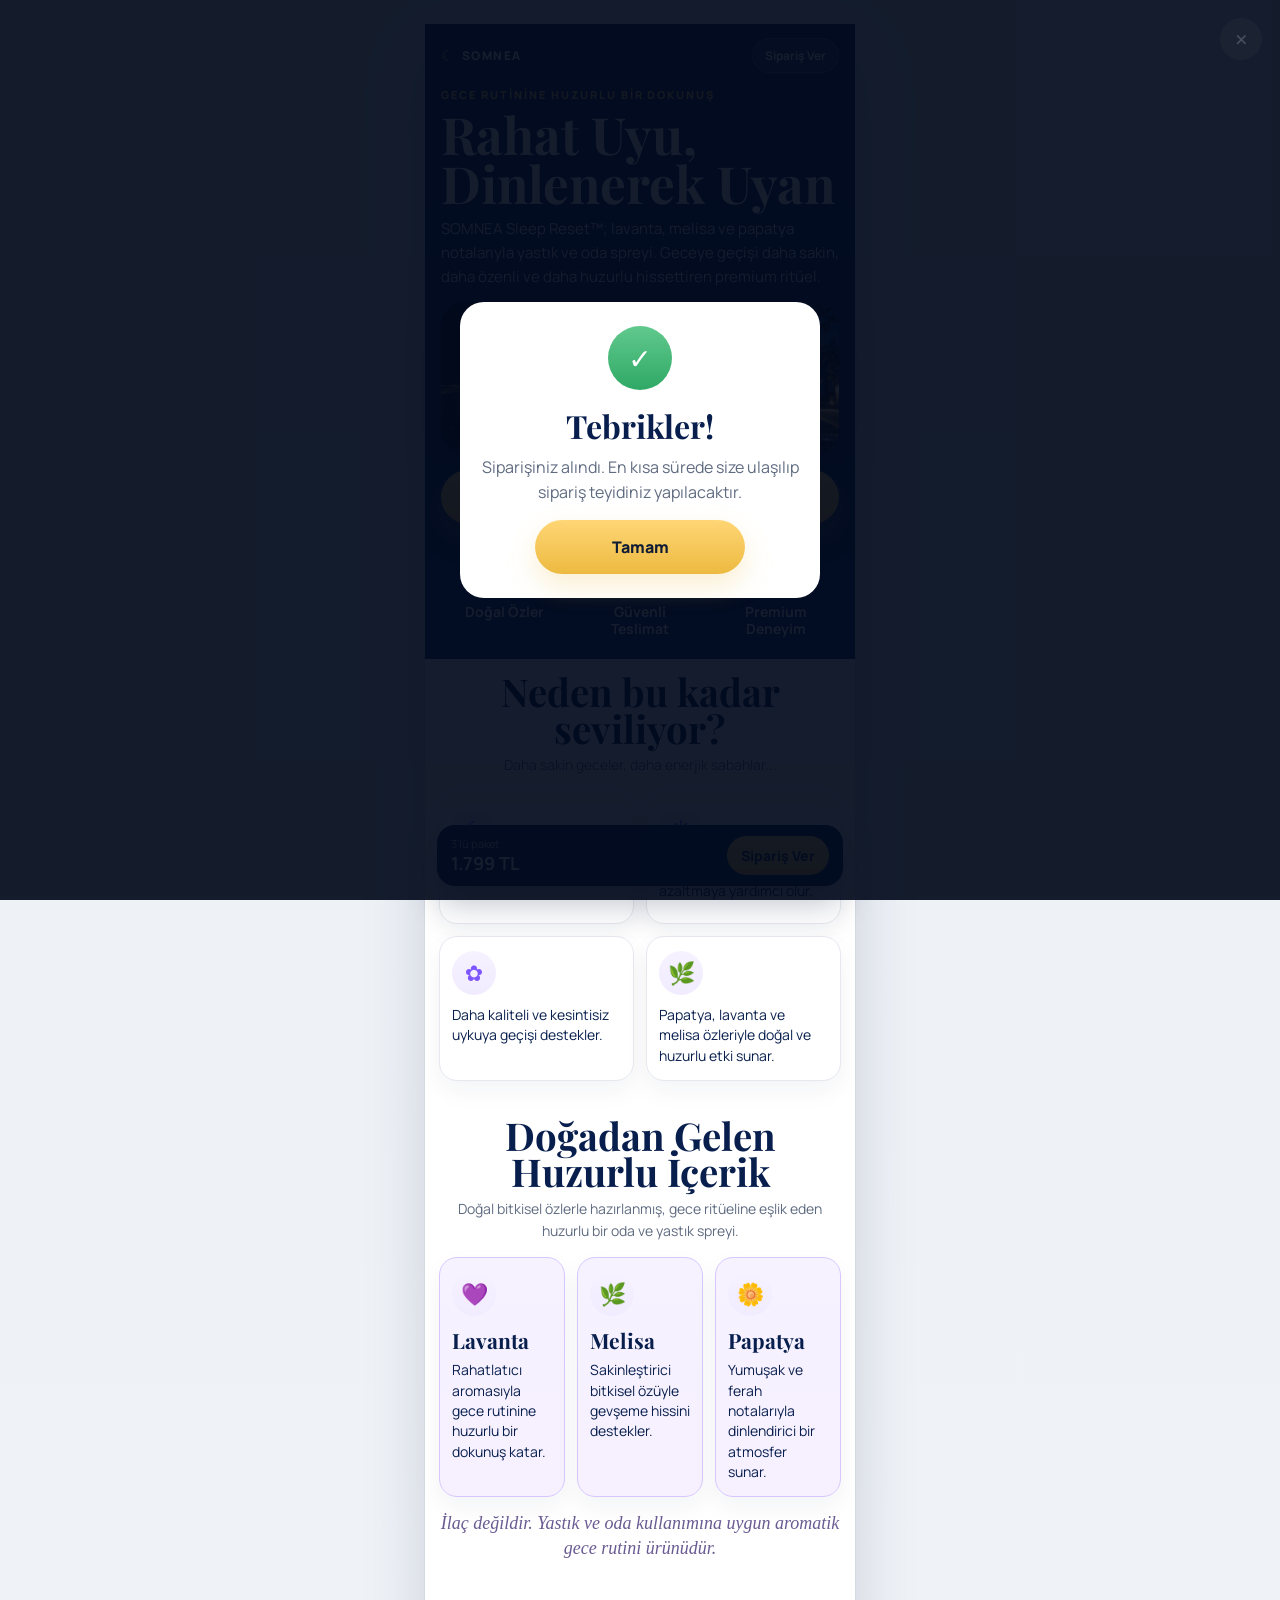
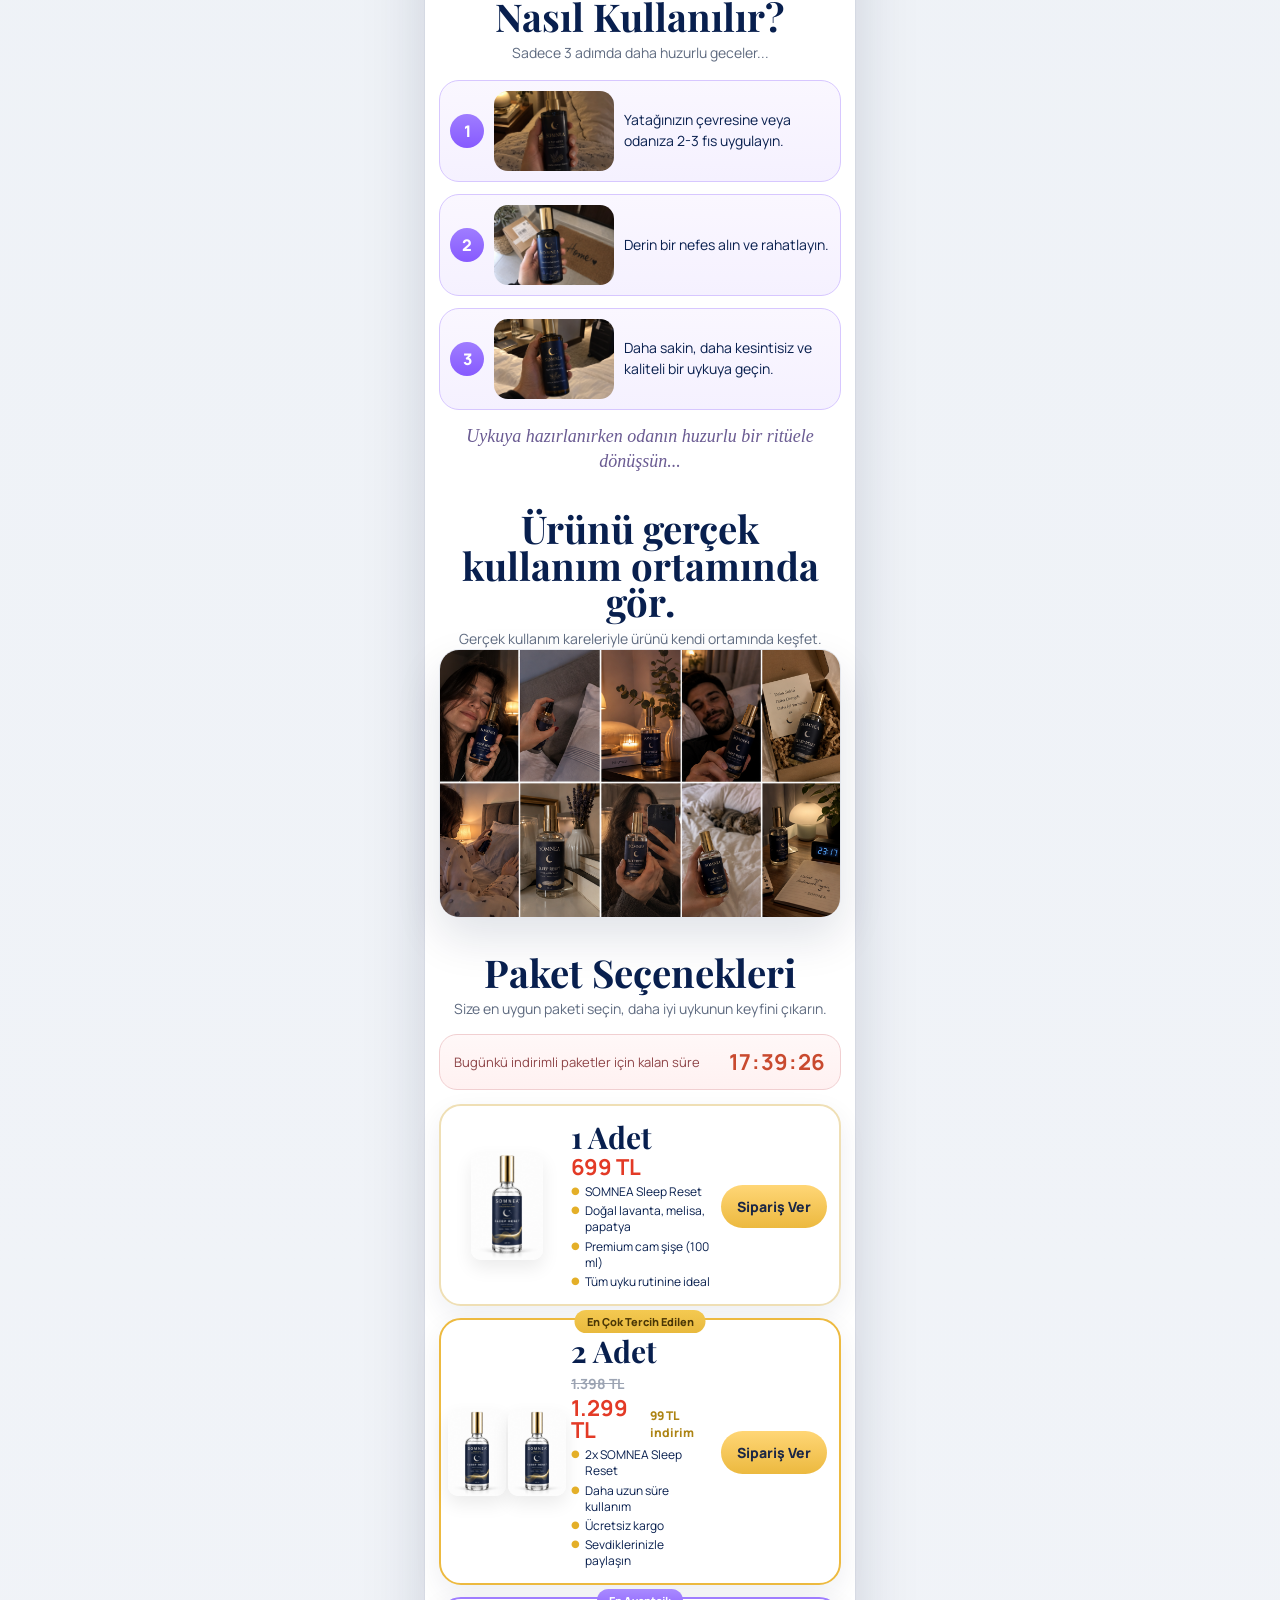
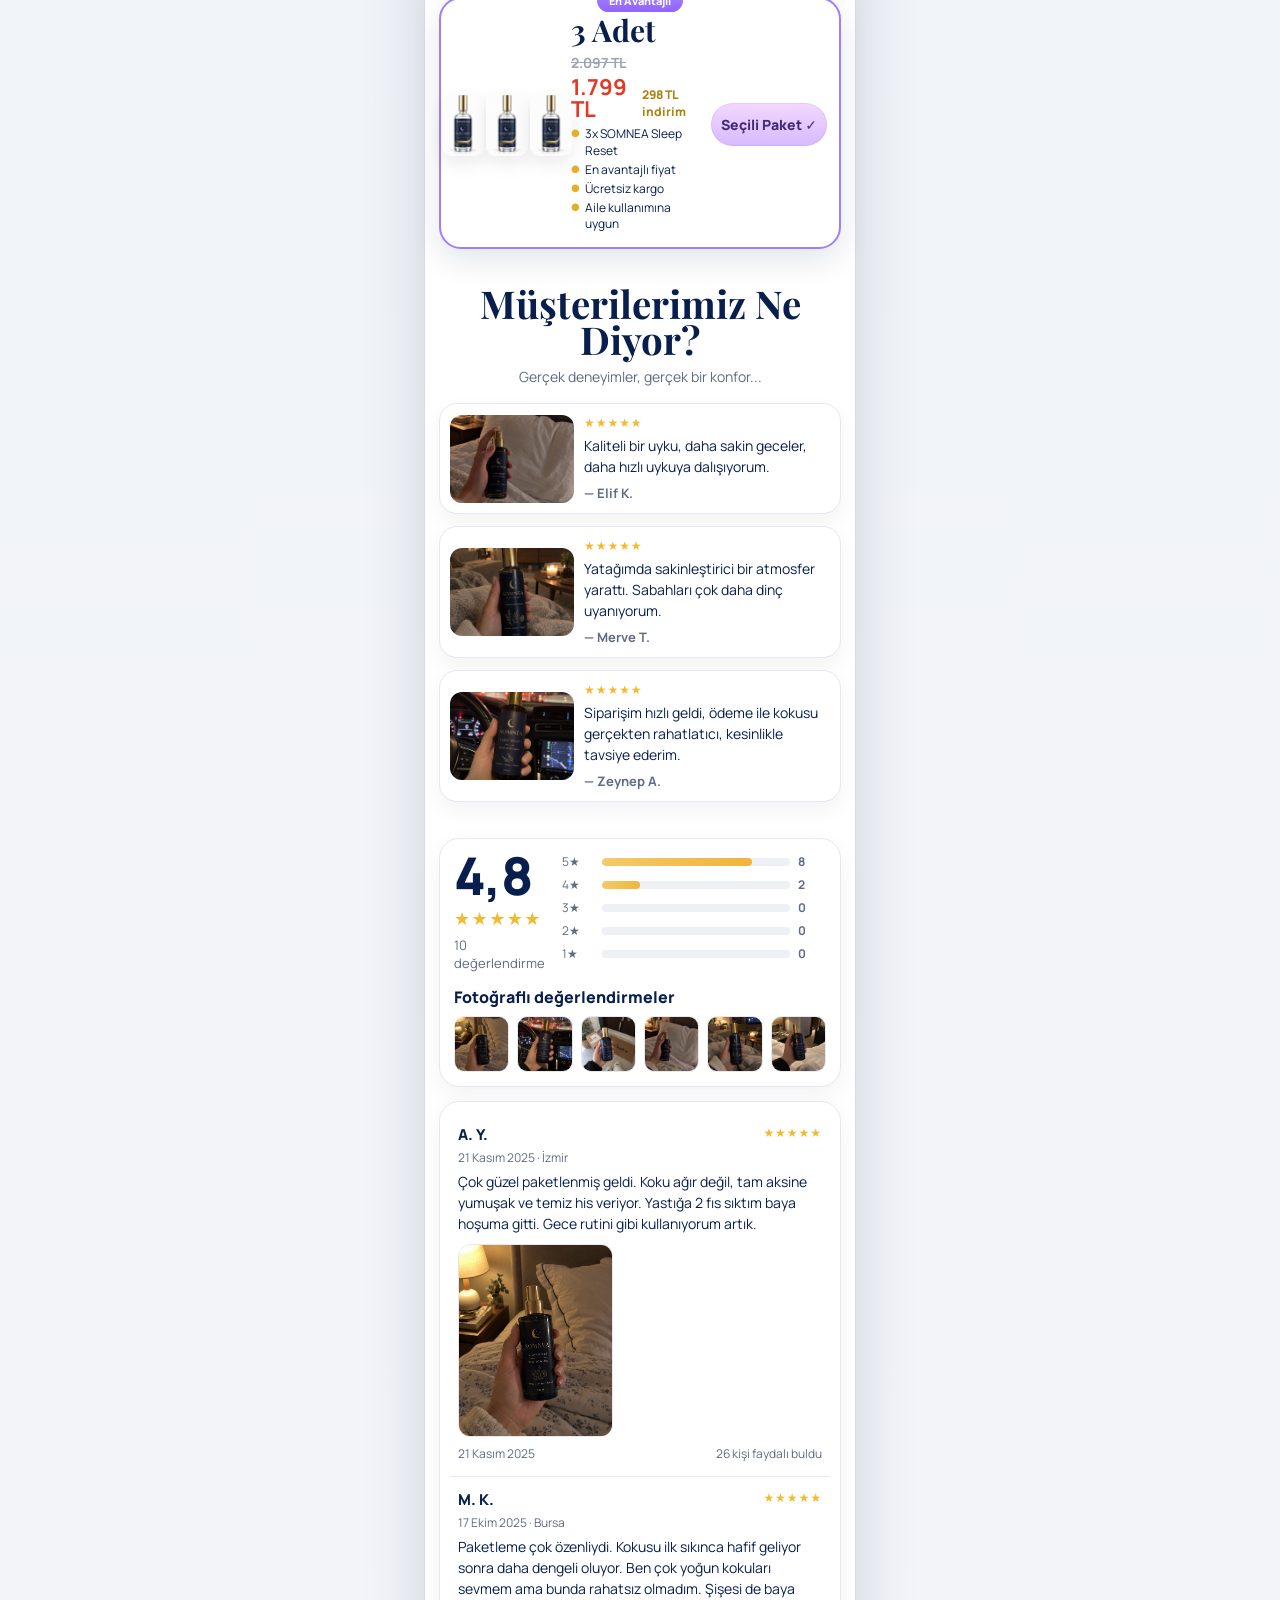
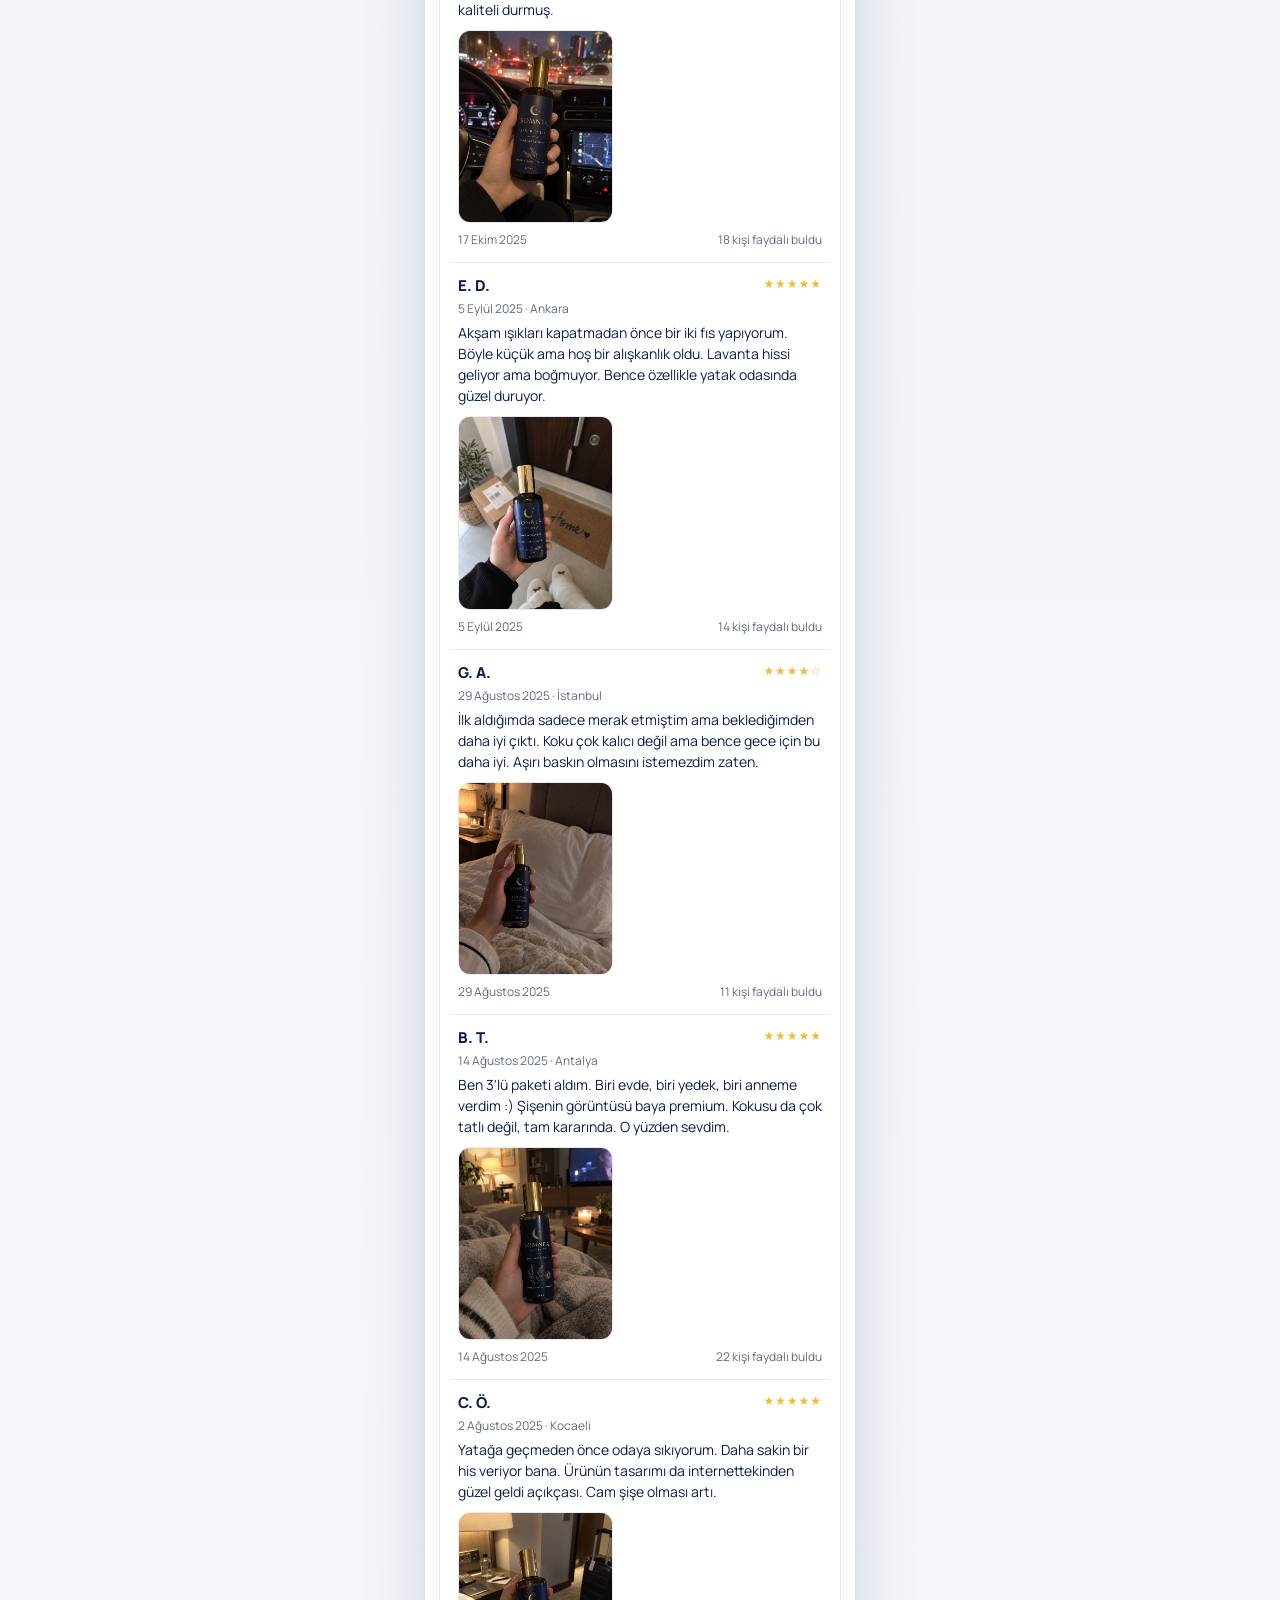
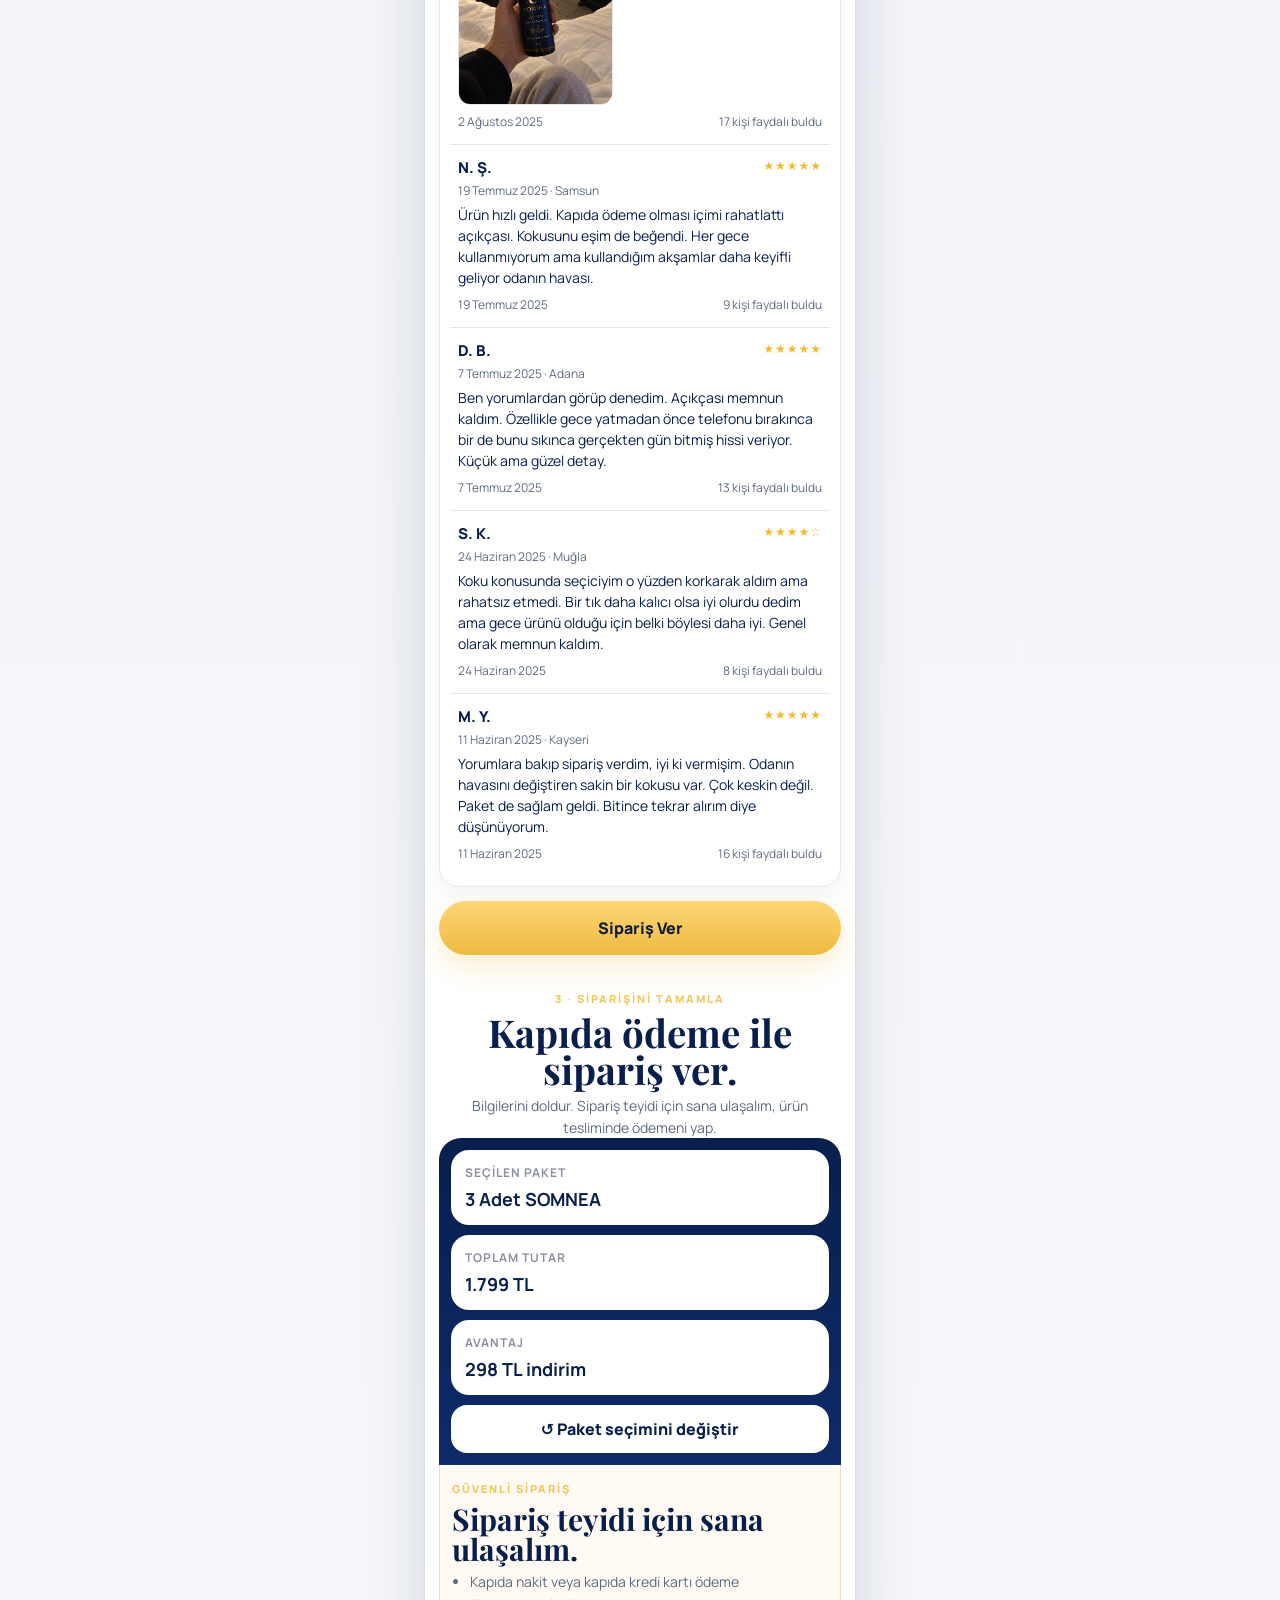
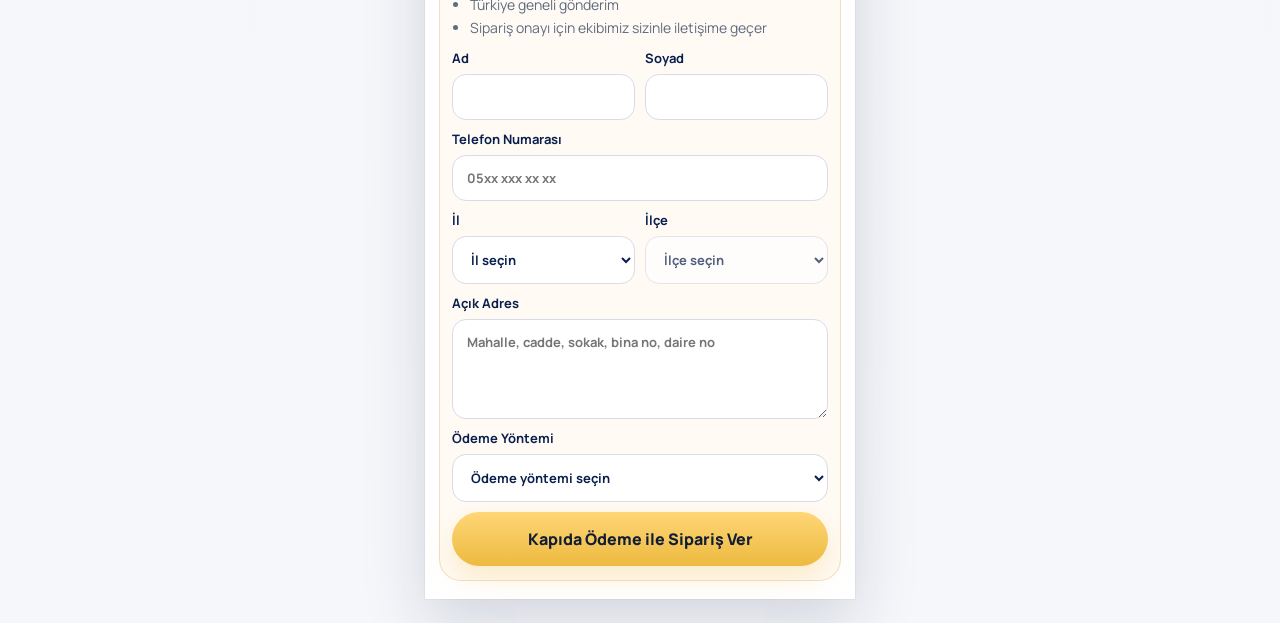
==== commit 4115664c: "yeni2" ====
--- a/index.html
+++ b/index.html
@@ -3,10 +3,10 @@
 <head>
   <meta charset="utf-8" />
   <meta name="viewport" content="width=device-width,initial-scale=1" />
-  <title>SOMNEA Sleep Reset | Kapıda Ödeme Gece Ritüeli</title>
-  <meta name="description" content="SOMNEA Sleep Reset; lavanta, melisa ve papatya notalarıyla premium yastık ve oda spreyi. Kısa satış odaklı sayfa, kapıda ödeme ve Türkiye geneli gönderim." />
+  <title>SOMNEA Sleep Reset | Rahat Uyu, Dinlenerek Uyan</title>
+  <meta name="description" content="SOMNEA Sleep Reset; lavanta, melisa ve papatya notalarıyla premium yastık ve oda spreyi. Kapıda ödeme ve Türkiye geneli gönderim." />
   <meta property="og:title" content="SOMNEA Sleep Reset" />
-  <meta property="og:description" content="Uyku öncesi 10 saniyelik bir gece ritüeli." />
+  <meta property="og:description" content="Rahat Uyu, Dinlenerek Uyan" />
   <meta property="og:image" content="assets/images/brand/somnea-cover.png" />
   <link rel="preconnect" href="https://fonts.googleapis.com">
   <link rel="preconnect" href="https://fonts.gstatic.com" crossorigin>
@@ -17,362 +17,257 @@
   </script>
   <noscript><img height="1" width="1" style="display:none" src="https://www.facebook.com/tr?id=1104899055337143&ev=PageView&noscript=1" /></noscript>
   <link rel="stylesheet" href="assets/css/styles.css" />
-  <style>
-    body.page-short{background:#f6f1e8}
-    .page-short .section{padding:48px 0}
-    .page-short .wrap{width:min(1080px, calc(100% - 24px))}
-    .short-hero{padding:22px 0 18px;background:radial-gradient(circle at top right,#efe0bf 0,#f6f1e8 42%,#f6f1e8 100%)}
-    .mini-brand{display:inline-flex;align-items:center;gap:10px;font-weight:900;letter-spacing:.08em;color:var(--navy-deep);margin-bottom:18px}
-    .mini-brand .brand-mark{width:32px;height:32px;font-size:18px}
-    .hero-shell{display:grid;grid-template-columns:1.08fr .92fr;gap:24px;align-items:center;background:rgba(255,255,255,.76);border:1px solid #e6decf;border-radius:28px;padding:26px;box-shadow:0 20px 48px rgba(12,35,68,.08)}
-    .hero-problem{display:inline-flex;align-items:center;gap:10px;padding:9px 14px;border-radius:999px;background:#fff2f2;border:1px solid #efcdcd;color:#8d3636;font-size:12px;font-weight:800;text-transform:uppercase;letter-spacing:.08em;margin-bottom:16px}
-    .short-hero h1{font-size:58px;line-height:.96;margin-bottom:14px}
-    .short-hero h1 span{color:var(--navy)}
-    .hero-note{font-size:17px;line-height:1.78;color:#4d5563;max-width:610px}
-    .pain-list{display:grid;gap:10px;margin:20px 0 0;padding:0;list-style:none}
-    .pain-list li{display:flex;gap:10px;align-items:flex-start;padding:12px 14px;border-radius:16px;background:#fff;border:1px solid #e8e1d6;color:#314056;font-size:14px;font-weight:600}
-    .pain-list li b{color:var(--navy-deep)}
-    .quick-pills{display:flex;flex-wrap:wrap;gap:10px;margin:22px 0}
-    .quick-pills span{padding:10px 14px;border-radius:999px;background:#fff;border:1px solid #e8e1d6;color:#2e3f5a;font-size:12px;font-weight:800}
-    .hero-cta-row{display:flex;gap:12px;flex-wrap:wrap;margin-top:6px}
-    .hero-visual-box{position:relative;background:linear-gradient(180deg,#0f2850,#0a1b35);border-radius:26px;padding:24px;overflow:hidden;min-height:100%}
-    .hero-visual-box:before{content:"";position:absolute;inset:auto -60px -70px auto;width:220px;height:220px;border-radius:999px;background:rgba(214,176,103,.16);filter:blur(10px)}
-    .hero-product{position:relative;display:grid;grid-template-columns:.72fr 1.28fr;gap:14px;align-items:end;z-index:1}
-    .hero-product img{width:100%;max-width:240px;justify-self:center;filter:drop-shadow(0 18px 32px rgba(0,0,0,.28))}
-    .hero-micro-cards{display:grid;gap:12px}
-    .hero-micro-card{background:rgba(255,255,255,.1);border:1px solid rgba(255,255,255,.14);border-radius:18px;padding:14px}
-    .hero-micro-card strong{display:block;color:#f0cf82;font-size:12px;letter-spacing:.1em;text-transform:uppercase;margin-bottom:8px}
-    .hero-micro-card p{font-size:13px;line-height:1.65;color:#dde6f2}
-    .hero-micro-card ul{margin:0;padding-left:16px;color:#dde6f2;font-size:13px;line-height:1.65}
-    .compact-section-head{display:flex;justify-content:space-between;gap:18px;align-items:end;margin-bottom:18px}
-    .compact-section-head p{max-width:460px;color:var(--muted);line-height:1.72}
-    .ingredient-short{padding-top:18px}
-    .ingredient-short-shell{display:grid;grid-template-columns:1fr 1fr;gap:18px;align-items:stretch}
-    .ingredient-story,.ingredient-safe{background:#fff;border:1px solid var(--line);border-radius:24px;box-shadow:var(--shadow);padding:22px}
-    .ingredient-points{display:grid;grid-template-columns:repeat(3,1fr);gap:12px;margin-top:18px}
-    .ingredient-pill{padding:14px;border-radius:18px;background:#f8f4ec;border:1px solid var(--line)}
-    .ingredient-pill strong{display:block;color:var(--navy-deep);font-size:14px;margin-bottom:6px}
-    .ingredient-pill span{display:block;color:var(--muted);font-size:13px;line-height:1.6}
-    .safe-grid{display:grid;grid-template-columns:repeat(2,1fr);gap:12px;margin-top:14px}
-    .safe-card{padding:14px;border-radius:18px;background:#f8fbff;border:1px solid #dbe4ef}
-    .safe-card strong{display:block;margin-bottom:6px;color:var(--navy-deep);font-size:14px}
-    .safe-card span{font-size:13px;color:#526174;line-height:1.65}
-    .review-short .review-summary{margin-bottom:16px}
-    .review-short .rating-box,.review-short .photo-review-box,.review-short .review-grid{box-shadow:0 12px 30px rgba(16,24,40,.06)}
-    .section-jump{display:flex;justify-content:center;margin-top:16px}
-    .buy-zone{padding-top:18px;padding-bottom:70px}
-    .buy-shell{display:grid;grid-template-columns:.95fr 1.05fr;gap:18px;align-items:start}
-    .bundle-selector,.order-shell.short-order{background:#fff;border:1px solid var(--line);border-radius:28px;box-shadow:var(--shadow)}
-    .bundle-selector{padding:22px}
-    .selector-head{display:flex;justify-content:space-between;gap:12px;align-items:end;margin-bottom:16px}
-    .selector-head p{color:var(--muted);line-height:1.7;font-size:14px;max-width:420px}
-    .package-compact-grid{display:grid;gap:12px}
-    .package-compact-grid .package-card{padding:14px 16px;border-radius:22px;display:grid;grid-template-columns:74px 1fr auto;gap:14px;align-items:center;box-shadow:none;margin:0}
-    .package-compact-grid .package-card img,
-    .package-compact-grid .double-pack,
-    .package-compact-grid .triple-pack{height:auto!important;width:74px!important;min-height:74px;border-radius:14px;padding:0!important;background:#fff!important;display:grid;place-items:center;overflow:hidden}
-    .package-compact-grid .package-card img{object-fit:contain!important;padding:0!important}
-    .package-compact-grid .double-pack,.package-compact-grid .triple-pack{grid-template-columns:repeat(3,1fr);gap:4px}
-    .package-compact-grid .double-pack img,.package-compact-grid .triple-pack img{height:64px;width:100%;object-fit:contain!important;border-radius:10px;padding:0!important;box-shadow:none;background:#fff!important}
-    .package-compact-grid .triple-pack img:nth-child(2){height:64px}
-    .package-compact-grid .badge,.package-compact-grid .discount-badge{position:static;display:inline-flex;align-self:start;justify-self:start;padding:6px 10px;font-size:11px;box-shadow:none;margin-bottom:8px}
-    .package-compact-grid .package-copy{display:grid;gap:6px;min-width:0}
-    .package-compact-grid .package-topline{padding-right:0;gap:2px}
-    .package-compact-grid .package-name{font-size:20px;line-height:1.1}
-    .package-compact-grid .package-mini{font-size:12px}
-    .package-compact-grid .package-features{gap:6px}
-    .package-compact-grid .package-features span{padding:6px 10px;font-size:11px}
-    .package-compact-grid .pricing-block{justify-items:end;text-align:right;gap:3px}
-    .package-compact-grid .old-price{font-size:12px}
-    .package-compact-grid .price{font-size:28px}
-    .package-compact-grid .price small{font-size:12px}
-    .package-compact-grid .advantage{min-height:auto;padding:6px 10px;font-size:11px}
-    .package-compact-grid .select-label{grid-column:1/-1;min-height:44px;border-radius:14px;font-size:13px}
-    .package-compact-grid .package-card.selected{border:2px solid var(--navy-deep);background:#fbfcff}
-    .micro-trust{display:grid;grid-template-columns:repeat(3,1fr);gap:10px;margin-top:14px}
-    .micro-trust div{padding:14px;border-radius:16px;background:#f8f4ec;border:1px solid var(--line)}
-    .micro-trust strong{display:block;color:var(--navy-deep);font-size:13px;margin-bottom:4px}
-    .micro-trust span{display:block;font-size:12px;color:var(--muted);line-height:1.6}
-    .order-shell.short-order{overflow:hidden}
-    .order-shell.short-order .order-summary{padding:18px 18px 0;border-bottom:1px solid var(--line)}
-    .order-shell.short-order .order-summary>div{background:#fff}
-    .order-shell.short-order .order-copy{padding:22px 22px 12px;border-right:none}
-    .order-shell.short-order .order-copy ul{margin:14px 0 0;padding-left:18px;color:#4f5b6c;line-height:1.9}
-    .order-shell.short-order .order-form{padding:0 22px 22px}
-    .payment-note{margin-top:10px;padding:12px 14px;border-radius:16px;background:#f7f8fb;border:1px solid #dbe3ee;color:#516073;font-size:12px;line-height:1.65}
-    .payment-note b{color:var(--navy-deep)}
-    .review-cta{margin-top:14px}
-    .sticky-order{display:flex}
-    .site-footer{display:none}
-    @media(max-width:1024px){
-      .hero-shell,.ingredient-short-shell,.buy-shell{grid-template-columns:1fr}
-      .short-hero h1{font-size:48px}
-      .hero-product{grid-template-columns:1fr}
-      .hero-product img{max-width:210px}
-    }
-    @media(max-width:760px){
-      .page-short .section{padding:36px 0}
-      .short-hero{padding-top:14px}
-      .hero-shell{padding:18px;border-radius:24px}
-      .short-hero h1{font-size:40px}
-      .hero-note{font-size:15px}
-      .pain-list li{font-size:13px}
-      .hero-cta-row{display:grid}
-      .quick-pills{gap:8px}
-      .quick-pills span{font-size:11px;padding:9px 12px}
-      .ingredient-short-shell,.safe-grid{grid-template-columns:1fr}
-      .ingredient-points{grid-template-columns:1fr}
-      .compact-section-head{display:block}
-      .compact-section-head p{margin-top:8px}
-      .package-compact-grid .package-card{grid-template-columns:64px 1fr;gap:12px;padding:14px}
-      .package-compact-grid .package-card img,
-      .package-compact-grid .double-pack,
-      .package-compact-grid .triple-pack{width:64px!important;min-height:64px}
-      .package-compact-grid .double-pack img,.package-compact-grid .triple-pack img{height:54px}
-      .package-compact-grid .triple-pack img:nth-child(2){height:54px}
-      .package-compact-grid .pricing-block{grid-column:1/-1;justify-items:start;text-align:left}
-      .package-compact-grid .select-label{margin-top:4px}
-      .micro-trust{grid-template-columns:1fr}
-      .order-shell.short-order .order-summary{padding:16px 16px 0}
-      .order-shell.short-order .order-copy{padding:20px 16px 10px}
-      .order-shell.short-order .order-form{padding:0 16px 18px}
-      .sticky-order{display:flex}
-    }
-  </style>
   <script defer src="assets/js/config.js"></script>
   <script defer src="assets/js/app.js"></script>
 </head>
-<body class="page-short">
-  <header class="short-hero" id="top">
-    <div class="wrap">
-      <div class="mini-brand"><span class="brand-mark">☾</span>SOMNEA</div>
-      <div class="hero-shell reveal visible">
-        <div class="hero-copy">
-          <div class="hero-problem">Zihnin gece de çalışmaya devam mı ediyor?</div>
-          <h1>Uyku öncesi <span>10 saniyelik</span><br>bir gece ritüeli.</h1>
-          <p class="hero-note">SOMNEA Sleep Reset; lavanta, melisa ve papatya notalarıyla yastık ve oda kullanımına uygun premium bir gece spreyi. Amacı büyük vaatler vermek değil; günün bittiğini sana nazikçe hissettiren küçük bir geçiş anı yaratmak.</p>
-          <ul class="pain-list">
-            <li><b>Problem:</b> Yatağa geçiyorsun ama zihnin hâlâ günün temposunda kalıyor.</li>
-            <li><b>Çözüm:</b> Yastığa ve odaya birkaç fıs ile geceye geçişini işaretleyen küçük bir ritüel.</li>
-            <li><b>Güven:</b> Kapıda ödeme, sipariş teyidi ve Türkiye geneli gönderim ile risksiz alışveriş.</li>
-          </ul>
-          <div class="quick-pills">
-            <span>🌿 Bitkisel koku profili</span>
-            <span>🛏️ Yastık & oda spreyi</span>
-            <span>🚚 Türkiye geneli gönderim</span>
-            <span>💳 Kapıda nakit / kredi kartı</span>
-          </div>
-          <div class="hero-cta-row">
-            <a class="btn" href="#reviews">Yorumları Gör</a>
-            <a class="btn btn-light" href="#order">Hemen Sipariş Ver</a>
-          </div>
-        </div>
-        <div class="hero-visual-box">
-          <div class="hero-product">
-            <img src="assets/images/product/somnea-sleep-reset.jpg" alt="SOMNEA Sleep Reset şişesi" />
-            <div class="hero-micro-cards">
-              <div class="hero-micro-card">
-                <strong>İçerik profili</strong>
-                <p>Lavanta, melisa ve papatya notalarıyla yumuşak, temiz ve baskın olmayan bir gece atmosferi.</p>
-              </div>
-              <div class="hero-micro-card">
-                <strong>Kullanım şekli</strong>
-                <ul>
-                  <li>Yatmadan birkaç dakika önce kullan</li>
-                  <li>Yastığa 1-2 fıs, odaya birkaç fıs uygula</li>
-                  <li>Gecelik rutininin bir parçası haline getir</li>
-                </ul>
-              </div>
-              <div class="hero-micro-card">
-                <strong>Satın alma kolaylığı</strong>
-                <p>Sipariş formunu doldur, ekibimiz teyit için sana ulaşsın; ürün tesliminde ödemeni kapıda yap.</p>
-              </div>
-            </div>
-          </div>
-        </div>
-      </div>
-    </div>
-  </header>
-
-  <main>
-    <section class="section ingredient-short" id="product-info">
-      <div class="wrap">
-        <div class="compact-section-head reveal visible">
+<body>
+  <main class="mobile-site">
+    <section class="hero-panel" id="top">
+      <div class="hero-topline">
+        <span class="brand-line"><span class="brand-mark">☾</span>SOMNEA</span>
+        <a class="hero-mini-link" href="#order">Sipariş Ver</a>
+      </div>
+
+      <div class="hero-copy reveal visible">
+        <div class="eyebrow">GECE RUTİNİNE HUZURLU BİR DOKUNUŞ</div>
+        <h1>Rahat Uyu,<br>Dinlenerek Uyan</h1>
+        <p>SOMNEA Sleep Reset™; lavanta, melisa ve papatya notalarıyla yastık ve oda spreyi. Geceye geçişi daha sakin, daha özenli ve daha huzurlu hissettiren premium ritüel.</p>
+      </div>
+
+      <div class="hero-visual reveal visible">
+        <img class="hero-cover" src="assets/images/brand/somnea-cover.png" alt="SOMNEA Sleep Reset tanıtım görseli" />
+      </div>
+
+      <a class="primary-cta" href="#order">Kapıda Ödeme ile Sipariş Ver <span>›</span></a>
+
+      <div class="trust-icons reveal visible">
+        <div><span>🌿</span><b>Doğal Özler</b></div>
+        <div><span>🚚</span><b>Güvenli Teslimat</b></div>
+        <div><span>✦</span><b>Premium Deneyim</b></div>
+      </div>
+    </section>
+
+    <section class="content-section feature-intro reveal">
+      <div class="section-head center">
+        <h2>Neden bu kadar seviliyor?</h2>
+        <p>Daha sakin geceler, daha enerjik sabahlar...</p>
+      </div>
+      <div class="benefit-grid">
+        <article class="benefit-card"><span>☾</span><p>Gece rutinini destekler.</p></article>
+        <article class="benefit-card"><span>❊</span><p>Stres ve endişe hissini azaltmaya yardımcı olur.</p></article>
+        <article class="benefit-card"><span>✿</span><p>Daha kaliteli ve kesintisiz uykuya geçişi destekler.</p></article>
+        <article class="benefit-card"><span>🌿</span><p>Papatya, lavanta ve melisa özleriyle doğal ve huzurlu etki sunar.</p></article>
+      </div>
+    </section>
+
+    <section class="content-section ingredients-section reveal">
+      <div class="section-head center">
+        <h2>Doğadan Gelen Huzurlu İçerik</h2>
+        <p>Doğal bitkisel özlerle hazırlanmış, gece ritüeline eşlik eden huzurlu bir oda ve yastık spreyi.</p>
+      </div>
+      <div class="ingredient-grid three-col">
+        <article class="ingredient-card lilac">
+          <div class="ingredient-icon">💜</div>
+          <h3>Lavanta</h3>
+          <p>Rahatlatıcı aromasıyla gece rutinine huzurlu bir dokunuş katar.</p>
+        </article>
+        <article class="ingredient-card lilac">
+          <div class="ingredient-icon">🌿</div>
+          <h3>Melisa</h3>
+          <p>Sakinleştirici bitkisel özüyle gevşeme hissini destekler.</p>
+        </article>
+        <article class="ingredient-card lilac">
+          <div class="ingredient-icon">🌼</div>
+          <h3>Papatya</h3>
+          <p>Yumuşak ve ferah notalarıyla dinlendirici bir atmosfer sunar.</p>
+        </article>
+      </div>
+      <div class="safe-note">İlaç değildir. Yastık ve oda kullanımına uygun aromatik gece rutini ürünüdür.</div>
+    </section>
+
+    <section class="content-section usage-section reveal">
+      <div class="section-head center">
+        <h2>Nasıl Kullanılır?</h2>
+        <p>Sadece 3 adımda daha huzurlu geceler...</p>
+      </div>
+      <div class="usage-stack">
+        <article class="usage-row">
+          <div class="step-no">1</div>
+          <img src="assets/images/reviews/review-01.png" alt="SOMNEA kullanım adımı 1">
+          <p>Yatağınızın çevresine veya odanıza 2-3 fıs uygulayın.</p>
+        </article>
+        <article class="usage-row">
+          <div class="step-no">2</div>
+          <img src="assets/images/reviews/review-03.png" alt="SOMNEA kullanım adımı 2">
+          <p>Derin bir nefes alın ve rahatlayın.</p>
+        </article>
+        <article class="usage-row">
+          <div class="step-no">3</div>
+          <img src="assets/images/reviews/review-06.png" alt="SOMNEA kullanım adımı 3">
+          <p>Daha sakin, daha kesintisiz ve kaliteli bir uykuya geçin.</p>
+        </article>
+      </div>
+      <div class="signature-note">Uykuya hazırlanırken odanın huzurlu bir ritüele dönüşsün...</div>
+    </section>
+
+    <section class="content-section real-life-section reveal">
+      <div class="section-head center">
+        <h2>Ürünü gerçek kullanım ortamında gör.</h2>
+        <p>Gerçek kullanım kareleriyle ürünü kendi ortamında keşfet.</p>
+      </div>
+      <div class="proof-collage">
+        <img src="assets/images/social-proof/proof-01.png" alt="SOMNEA kullanım kolajı" />
+      </div>
+    </section>
+
+    <section class="content-section package-section reveal" id="packages">
+      <div class="section-head center">
+        <h2>Paket Seçenekleri</h2>
+        <p>Size en uygun paketi seçin, daha iyi uykunun keyfini çıkarın.</p>
+      </div>
+      <div class="countdown-banner alt"><span>Bugünkü indirimli paketler için kalan süre</span><strong id="dealCountdown">23:59:59</strong></div>
+
+      <div class="package-list">
+        <button class="package-card" data-package="single" type="button">
+          <div class="package-media one"><img src="assets/images/product/somnea-sleep-reset.jpg" alt="1 adet SOMNEA"></div>
+          <div class="package-body">
+            <div class="package-title-row"><h3>1 Adet</h3></div>
+            <div class="package-price"><strong>699 TL</strong></div>
+            <ul>
+              <li>SOMNEA Sleep Reset</li>
+              <li>Doğal lavanta, melisa, papatya</li>
+              <li>Premium cam şişe (100 ml)</li>
+              <li>Tüm uyku rutinine ideal</li>
+            </ul>
+          </div>
+          <div class="select-label">Sipariş Ver</div>
+        </button>
+
+        <button class="package-card featured" data-package="double" type="button">
+          <div class="ribbon">En Çok Tercih Edilen</div>
+          <div class="package-media two"><img src="assets/images/product/somnea-sleep-reset.jpg" alt="SOMNEA"><img src="assets/images/product/somnea-sleep-reset.jpg" alt="SOMNEA"></div>
+          <div class="package-body">
+            <div class="package-title-row"><h3>2 Adet</h3><span class="old-price">1.398 TL</span></div>
+            <div class="package-price"><strong>1.299 TL</strong><small>99 TL indirim</small></div>
+            <ul>
+              <li>2x SOMNEA Sleep Reset</li>
+              <li>Daha uzun süre kullanım</li>
+              <li>Ücretsiz kargo</li>
+              <li>Sevdiklerinizle paylaşın</li>
+            </ul>
+          </div>
+          <div class="select-label">Sipariş Ver</div>
+        </button>
+
+        <button class="package-card advantage selected" data-package="triple" type="button">
+          <div class="ribbon purple">En Avantajlı</div>
+          <div class="package-media three"><img src="assets/images/product/somnea-sleep-reset.jpg" alt="SOMNEA"><img src="assets/images/product/somnea-sleep-reset.jpg" alt="SOMNEA"><img src="assets/images/product/somnea-sleep-reset.jpg" alt="SOMNEA"></div>
+          <div class="package-body">
+            <div class="package-title-row"><h3>3 Adet</h3><span class="old-price">2.097 TL</span></div>
+            <div class="package-price"><strong>1.799 TL</strong><small>298 TL indirim</small></div>
+            <ul>
+              <li>3x SOMNEA Sleep Reset</li>
+              <li>En avantajlı fiyat</li>
+              <li>Ücretsiz kargo</li>
+              <li>Aile kullanımına uygun</li>
+            </ul>
+          </div>
+          <div class="select-label">Seçili Paket ✓</div>
+        </button>
+      </div>
+    </section>
+
+    <section class="content-section review-highlight reveal">
+      <div class="section-head center">
+        <h2>Müşterilerimiz Ne Diyor?</h2>
+        <p>Gerçek deneyimler, gerçek bir konfor...</p>
+      </div>
+      <div class="mini-review-list">
+        <article>
+          <img src="assets/images/reviews/review-04.png" alt="Müşteri deneyimi 1">
+          <div><div class="stars">★★★★★</div><p>Kaliteli bir uyku, daha sakin geceler, daha hızlı uykuya dalışıyorum.</p><b>— Elif K.</b></div>
+        </article>
+        <article>
+          <img src="assets/images/reviews/review-05.png" alt="Müşteri deneyimi 2">
+          <div><div class="stars">★★★★★</div><p>Yatağımda sakinleştirici bir atmosfer yarattı. Sabahları çok daha dinç uyanıyorum.</p><b>— Merve T.</b></div>
+        </article>
+        <article>
+          <img src="assets/images/reviews/review-02.png" alt="Müşteri deneyimi 3">
+          <div><div class="stars">★★★★★</div><p>Siparişim hızlı geldi, ödeme ile kokusu gerçekten rahatlatıcı, kesinlikle tavsiye ederim.</p><b>— Zeynep A.</b></div>
+        </article>
+      </div>
+    </section>
+
+    <section class="content-section dynamic-reviews" id="reviews">
+      <div class="review-summary-card reveal">
+        <div class="summary-top">
           <div>
-            <div class="eyebrow">ÜRÜNÜN İÇERİĞİ</div>
-            <h2>Kısa, net ve güven veren içerik özeti.</h2>
-          </div>
-          <p>Bu ürün bir ilaç değildir; uyku öncesi atmosferi destekleyen aromatik bir yastık ve oda spreyi olarak tasarlanmıştır. Koku profili yumuşaktır, baskın değildir.</p>
-        </div>
-        <div class="ingredient-short-shell reveal visible">
-          <div class="ingredient-story">
-            <h3>İçinde ne var?</h3>
-            <div class="ingredient-points">
-              <div class="ingredient-pill"><strong>Lavanta</strong><span>Gecenin başladığını hissettiren tanıdık, aromatik ve sakin bir nota.</span></div>
-              <div class="ingredient-pill"><strong>Melisa</strong><span>Bitkisel, yumuşak ve dengeleyici karakter hissi veren ara nota.</span></div>
-              <div class="ingredient-pill"><strong>Papatya</strong><span>Temiz, hafif ve zarif kapanış hissi oluşturan yumuşak dokunuş.</span></div>
-            </div>
-          </div>
-          <div class="ingredient-safe">
-            <h3>Güvenli kullanım notları</h3>
-            <div class="safe-grid">
-              <div class="safe-card"><strong>Yastık & oda için</strong><span>Tekstil ve oda atmosferi kullanımına uygundur. Doğrudan cilde uygulama amacı taşımaz.</span></div>
-              <div class="safe-card"><strong>Premium cam şişe</strong><span>100 ml şık şişe yapısı ile komodinde rahatça kullanılacak şekilde tasarlanmıştır.</span></div>
-              <div class="safe-card"><strong>Baskın olmayan koku</strong><span>Gece kullanımına uygun, rahatsız etmeyen ve yumuşak bir koku karakteri hedeflenmiştir.</span></div>
-              <div class="safe-card"><strong>Teslimat ve ödeme</strong><span>Sipariş sonrası teyit aranması yapılır; ödeme kapıda nakit veya kredi kartı ile tamamlanır.</span></div>
-            </div>
-          </div>
-        </div>
-      </div>
-    </section>
-
-    <section class="section review-short" id="reviews">
-      <div class="wrap">
-        <div class="compact-section-head reveal visible">
-          <div>
-            <div class="eyebrow">MÜŞTERİ YORUMLARI</div>
-            <h2>Önce deneyimleri gör, sonra karar ver.</h2>
-          </div>
-          <p>Fotoğraflı değerlendirmelere bak, gerçek kullanıcı yorumlarını oku ve ardından direkt sipariş bölümüne geç.</p>
-        </div>
-        <div class="review-summary reveal visible">
-          <aside class="rating-box">
-            <div class="rating-main" id="ratingNumber">4,9</div>
+            <div class="rating-main" id="ratingNumber">4,8</div>
             <div class="stars large">★★★★★</div>
             <p id="ratingCount">10 değerlendirme</p>
-            <div class="rating-bars" id="ratingBars"></div>
-          </aside>
-          <div class="photo-review-box">
-            <div class="photo-head"><strong>Fotoğraflı değerlendirmeler</strong><span>Görsele dokun, büyüt</span></div>
-            <div class="review-thumb-strip" id="reviewThumbStrip"></div>
-          </div>
-        </div>
-        <div class="review-grid" id="reviewGrid"></div>
-        <div class="section-jump reveal visible">
-          <a class="btn" href="#order">Yorumları Okudum, Siparişe Geç</a>
-        </div>
-      </div>
-    </section>
-
-    <section class="section buy-zone" id="order">
-      <div class="wrap buy-shell">
-        <div class="bundle-selector reveal visible" id="packages">
-          <div class="selector-head">
-            <div>
-              <div class="eyebrow">1. PAKETİNİ SEÇ</div>
-              <h2>Sana uygun paketi seç.</h2>
-            </div>
-            <p>1’li deneme paketiyle başla, 2’li avantajı değerlendir ya da en çok tercih edilen 3’lü seti seç.</p>
-          </div>
-          <div class="package-compact-grid">
-            <button class="package-card reveal visible" data-package="single" type="button">
-              <img src="assets/images/product/somnea-sleep-reset.jpg" alt="1 adet SOMNEA">
-              <div class="package-copy">
-                <div class="package-topline">
-                  <span class="package-name">1 Adet</span>
-                  <span class="package-mini">Deneme paketi</span>
-                </div>
-                <div class="package-features"><span>1 x 100 ml</span><span>İlk deneme</span></div>
-              </div>
-              <div class="pricing-block">
-                <div class="old-price">699 TL</div>
-                <div class="price">699 <small>TL</small></div>
-                <div class="advantage neutral">Başlangıç paketi</div>
-              </div>
-              <div class="select-label">Bu paketi seç</div>
-            </button>
-
-            <button class="package-card reveal visible" data-package="double" type="button">
-              <div class="double-pack"><img src="assets/images/product/somnea-sleep-reset.jpg" alt="SOMNEA"><img src="assets/images/product/somnea-sleep-reset.jpg" alt="SOMNEA"></div>
-              <div class="package-copy">
-                <div class="discount-badge">%7 avantaj</div>
-                <div class="package-topline">
-                  <span class="package-name">2 Adet</span>
-                  <span class="package-mini">Daha avantajlı</span>
-                </div>
-                <div class="package-features"><span>2 x 100 ml</span><span>Ev + yedek</span></div>
-              </div>
-              <div class="pricing-block">
-                <div class="old-price">1.398 TL</div>
-                <div class="price">1.299 <small>TL</small></div>
-                <div class="advantage">99 TL indirim</div>
-              </div>
-              <div class="select-label">Bu paketi seç</div>
-            </button>
-
-            <button class="package-card featured selected reveal visible" data-package="triple" type="button">
-              <div class="triple-pack"><img src="assets/images/product/somnea-sleep-reset.jpg" alt="SOMNEA"><img src="assets/images/product/somnea-sleep-reset.jpg" alt="SOMNEA"><img src="assets/images/product/somnea-sleep-reset.jpg" alt="SOMNEA"></div>
-              <div class="package-copy">
-                <div class="badge">En çok tercih edilen</div>
-                <div class="discount-badge strong">%14 avantaj</div>
-                <div class="package-topline">
-                  <span class="package-name">3 Adet</span>
-                  <span class="package-mini">Ritüel paketi</span>
-                </div>
-                <div class="package-features"><span>3 x 100 ml</span><span>En yüksek avantaj</span></div>
-              </div>
-              <div class="pricing-block">
-                <div class="old-price">2.097 TL</div>
-                <div class="price">1.799 <small>TL</small></div>
-                <div class="advantage">298 TL indirim</div>
-              </div>
-              <div class="select-label">Seçili paket ✓</div>
-            </button>
-          </div>
-          <div class="micro-trust">
-            <div><strong>Sipariş teyidi</strong><span>Form sonrası ekibimiz teyit için sana ulaşır.</span></div>
-            <div><strong>Kapıda ödeme</strong><span>Nakit veya kapıda kredi kartı ile ödeme yapabilirsin.</span></div>
-            <div><strong>Türkiye geneli</strong><span>Ürünler Türkiye genelinde gönderime uygundur.</span></div>
-          </div>
-        </div>
-
-        <div class="order-shell short-order reveal visible">
-          <div class="order-summary">
-            <div><span>Seçilen paket</span><strong id="summaryPackage">3 Adet SOMNEA</strong></div>
-            <div><span>Toplam tutar</span><strong id="summaryTotal">1.799 TL</strong></div>
-            <div><span>Avantaj</span><strong id="summarySaving">298 TL indirim</strong></div>
-            <a class="change-package" href="#packages">↺ Paket seçimini değiştir</a>
-          </div>
-          <div class="order-copy">
-            <div class="eyebrow">2. SİPARİŞİNİ TAMAMLA</div>
-            <h3>Bilgilerini bırak, sipariş teyidi için sana ulaşalım.</h3>
-            <ul>
-              <li>Kapıda nakit veya kapıda kredi kartı ile ödeme yap.</li>
-              <li>Siparişin gönderilmeden önce teyit aranması yapılır.</li>
-              <li>Form kısa tutuldu; yalnızca teslimat için gerekli bilgiler istenir.</li>
-            </ul>
-          </div>
-          <form class="order-form" name="somnea-order" id="orderForm">
-            <input type="hidden" name="form-name" value="somnea-order">
-            <p class="hidden"><label>Bu alanı doldurmayın <input name="bot-field"></label></p>
-            <input type="hidden" name="paket" id="formPackage" value="3 Adet SOMNEA">
-            <input type="hidden" name="tutar" id="formTotal" value="1799 TL">
-            <div class="form-row">
-              <label>Ad<input type="text" name="ad" required autocomplete="given-name"></label>
-              <label>Soyad<input type="text" name="soyad" required autocomplete="family-name"></label>
-            </div>
-            <label>Telefon numarası<input type="tel" name="telefon" required placeholder="05xx xxx xx xx" autocomplete="tel"></label>
-            <div class="form-row">
-              <label>İl<select name="il" id="citySelect" required><option value="">İl seçin</option></select></label>
-              <label>İlçe<select name="ilce" id="districtSelect" required disabled><option value="">İlçe seçin</option></select></label>
-            </div>
-            <label>Açık adres<textarea name="adres" id="addressField" rows="4" required placeholder="Cadde, sokak, bina no, daire no"></textarea></label>
-            <label>Ödeme yöntemi<select name="odeme" id="paymentMethod" required>
-              <option value="">Ödeme yöntemi seçin</option>
-              <option value="Kapıda Nakit">Kapıda Nakit</option>
-              <option value="Kapıda Kredi Kartı">Kapıda Kredi Kartı</option>
-            </select></label>
-            <div class="payment-note"><b>Not:</b> Siparişin alındıktan sonra ekibimiz seni arayarak paketi ve teslimat bilgilerini teyit eder. Ödemeni ürün tesliminde kapıda tamamlarsın.</div>
-            <button class="btn btn-submit" type="submit">🛒 Kapıda ödeme ile sipariş ver</button>
-            <div id="orderMessage" hidden></div>
-          </form>
-        </div>
-      </div>
+          </div>
+          <div class="rating-bars" id="ratingBars"></div>
+        </div>
+        <div class="thumb-title">Fotoğraflı değerlendirmeler</div>
+        <div class="review-thumb-strip" id="reviewThumbStrip"></div>
+      </div>
+      <div class="review-feed" id="reviewGrid"></div>
+      <a class="primary-cta review-cta" href="#order">Sipariş Ver</a>
+    </section>
+
+    <section class="content-section order-section" id="order">
+      <div class="section-head center">
+        <div class="eyebrow">3 · SİPARİŞİNİ TAMAMLA</div>
+        <h2>Kapıda ödeme ile sipariş ver.</h2>
+        <p>Bilgilerini doldur. Sipariş teyidi için sana ulaşalım, ürün tesliminde ödemeni yap.</p>
+      </div>
+
+      <div class="order-summary reveal">
+        <div><span>Seçilen Paket</span><strong id="summaryPackage">3 Adet SOMNEA</strong></div>
+        <div><span>Toplam Tutar</span><strong id="summaryTotal">1.799 TL</strong></div>
+        <div><span>Avantaj</span><strong id="summarySaving">298 TL indirim</strong></div>
+        <a class="change-package" href="#packages">↺ Paket seçimini değiştir</a>
+      </div>
+
+      <form class="order-form reveal" name="somnea-order" id="orderForm">
+        <input type="hidden" name="form-name" value="somnea-order">
+        <p class="hidden"><label>Bu alanı doldurmayın <input name="bot-field"></label></p>
+        <input type="hidden" name="paket" id="formPackage" value="3 Adet SOMNEA">
+        <input type="hidden" name="tutar" id="formTotal" value="1799 TL">
+
+        <div class="form-note">
+          <div class="eyebrow">GÜVENLİ SİPARİŞ</div>
+          <h3>Sipariş teyidi için sana ulaşalım.</h3>
+          <ul>
+            <li>Kapıda nakit veya kapıda kredi kartı ödeme</li>
+            <li>Türkiye geneli gönderim</li>
+            <li>Sipariş onayı için ekibimiz sizinle iletişime geçer</li>
+          </ul>
+        </div>
+
+        <div class="form-row">
+          <label>Ad<input type="text" name="ad" required autocomplete="given-name"></label>
+          <label>Soyad<input type="text" name="soyad" required autocomplete="family-name"></label>
+        </div>
+        <label>Telefon Numarası<input type="tel" name="telefon" required placeholder="05xx xxx xx xx" autocomplete="tel"></label>
+        <div class="form-row">
+          <label>İl<select name="il" id="citySelect" required><option value="">İl seçin</option></select></label>
+          <label>İlçe<select name="ilce" id="districtSelect" required disabled><option value="">İlçe seçin</option></select></label>
+        </div>
+        <label>Açık Adres<textarea name="adres" id="addressField" rows="4" required placeholder="Mahalle, cadde, sokak, bina no, daire no"></textarea></label>
+        <label>Ödeme Yöntemi<select name="odeme" id="paymentMethod" required>
+          <option value="">Ödeme yöntemi seçin</option>
+          <option value="Kapıda Nakit">Kapıda Nakit</option>
+          <option value="Kapıda Kredi Kartı">Kapıda Kredi Kartı</option>
+        </select></label>
+        <button class="primary-cta submit-cta" type="submit">Kapıda Ödeme ile Sipariş Ver</button>
+        <div id="orderMessage" hidden></div>
+      </form>
     </section>
   </main>
 
   <a class="sticky-order" href="#order"><div><small id="stickyPackage">3’lü paket</small><strong id="stickyPrice">1.799 TL</strong></div><span>Sipariş Ver</span></a>
   <div class="lightbox" id="imageLightbox" hidden><button class="lightbox-close" type="button" id="lightboxClose">×</button><img id="lightboxImage" src="" alt="Yorum görseli"></div>
-  <div class="success-modal" id="successModal" hidden><div class="success-card"><div class="success-icon">✓</div><h3 id="successTitle">Tebrikler!</h3><p id="successText">Siparişiniz alındı. En kısa sürede size ulaşılıp sipariş teyidiniz yapılacaktır.</p><button class="btn" type="button" id="successClose">Tamam</button></div></div>
+  <div class="success-modal" id="successModal" hidden><div class="success-card"><div class="success-icon">✓</div><h3 id="successTitle">Tebrikler!</h3><p id="successText">Siparişiniz alındı. En kısa sürede size ulaşılıp sipariş teyidiniz yapılacaktır.</p><button class="primary-cta modal-btn" type="button" id="successClose">Tamam</button></div></div>
 </body>
 </html>
--- a/assets/css/styles.css
+++ b/assets/css/styles.css
@@ -1,309 +1,770 @@
-:root{
-  --bg:#f7f3ec;
-  --surface:#fffdfa;
-  --surface-2:#f1ece4;
-  --card:#ffffff;
-  --navy:#12345f;
-  --navy-deep:#0c2344;
-  --gold:#d6b067;
-  --gold-soft:#eed8a6;
-  --text:#1e2430;
-  --muted:#667085;
-  --line:#e8e1d6;
-  --success:#1b6d3f;
-  --danger:#c03434;
-  --shadow:0 18px 48px rgba(16,24,40,.08);
-  --radius:24px;
-}
-*{box-sizing:border-box}
-html{scroll-behavior:smooth}
-body{margin:0;font-family:Manrope,system-ui,-apple-system,sans-serif;background:var(--bg);color:var(--text);-webkit-font-smoothing:antialiased}
-a{text-decoration:none;color:inherit}
-img{max-width:100%;display:block}
-button,input,select,textarea{font:inherit}
-.wrap{width:min(1160px,calc(100% - 32px));margin:0 auto}
-.section{padding:86px 0}
-.center{text-align:center}
-.eyebrow{display:inline-flex;align-items:center;gap:8px;font-size:12px;letter-spacing:.18em;text-transform:uppercase;font-weight:800;color:#8d6a2a;margin-bottom:14px}
-h1,h2,h3{margin:0 0 16px}
-h1{font-family:"Playfair Display",serif;font-size:70px;line-height:.98;letter-spacing:-.03em}
-h2{font-family:"Playfair Display",serif;font-size:48px;line-height:1.02;letter-spacing:-.03em}
-h3{font-size:24px;line-height:1.2}
-p{margin:0}
-.lead{font-size:18px;line-height:1.8;color:#4b5565;max-width:620px}
-.topbar{background:#0b1f3d;color:#dfe9f7;padding:12px 18px;display:flex;justify-content:center;gap:24px;flex-wrap:wrap;font-size:13px}
-.nav{display:flex;align-items:center;justify-content:space-between;height:84px}
-.brand{display:flex;align-items:center;gap:10px;font-weight:900;letter-spacing:.08em;color:var(--navy-deep)}
-.brand-mark{display:grid;place-items:center;width:34px;height:34px;border-radius:999px;background:linear-gradient(135deg,#183f76,#0c2344);color:#f5dd9d;font-size:20px}
-.nav-actions{display:flex;align-items:center;gap:22px;font-weight:700;color:#405068}
-.nav-actions a:last-child{padding:12px 16px;border-radius:999px;background:var(--navy-deep);color:#fff}
-.hero{padding-bottom:32px;background:radial-gradient(circle at top right,#efe3c6 0,#f7f3ec 38%,#f7f3ec 100%)}
-.hero-grid{display:grid;grid-template-columns:1.04fr .96fr;align-items:center;gap:42px;min-height:calc(100vh - 124px);padding:18px 0 40px}
-.hero-copy h1 span{color:var(--navy)}
-.hero-badges,.hero-inline-proof,.trust-inline,.package-features,.intro-points,.trust-list{display:flex;flex-wrap:wrap;gap:12px}
-.hero-badges span,.package-features span{padding:10px 14px;border-radius:999px;background:rgba(18,52,95,.06);color:#2f415c;font-size:13px;font-weight:700}
-.hero-actions{display:flex;gap:14px;margin:28px 0 24px;flex-wrap:wrap}
-.btn{display:inline-flex;justify-content:center;align-items:center;gap:8px;border:none;border-radius:16px;background:var(--gold);color:#1b2430;font-weight:800;padding:16px 22px;cursor:pointer;box-shadow:0 10px 24px rgba(214,176,103,.24);transition:.25s transform,.25s box-shadow}
-.btn:hover{transform:translateY(-1px);box-shadow:0 14px 28px rgba(214,176,103,.28)}
-.btn-light{background:#fff;color:var(--navy-deep);border:1px solid var(--line);box-shadow:none}
-.btn-ghost{background:transparent;border:1px solid rgba(18,52,95,.18);box-shadow:none;color:var(--navy-deep)}
-.hero-inline-proof{gap:18px}
-.hero-inline-proof>div{background:#fff;border:1px solid var(--line);border-radius:18px;padding:14px 16px;min-width:140px;box-shadow:var(--shadow)}
-.hero-inline-proof strong{display:block;font-size:24px;color:var(--navy-deep);margin-bottom:4px}
-.hero-inline-proof span{font-size:13px;color:var(--muted)}
-.hero-visual{position:relative;display:grid;place-items:center;min-height:660px}
-.hero-visual img{width:100%;max-width:490px;border-radius:34px;box-shadow:0 24px 54px rgba(11,31,61,.18);object-fit:cover}
-.hero-card{position:absolute;max-width:210px;padding:16px 18px;border-radius:18px;background:rgba(255,255,255,.96);border:1px solid rgba(255,255,255,.72);box-shadow:0 14px 28px rgba(0,0,0,.08);font-size:14px;font-weight:700;color:#374151}
-.note-1{left:0;top:96px}.note-2{right:0;bottom:100px}
-.intro-strip{padding-top:36px}
-.intro-grid{display:grid;grid-template-columns:.82fr 1.18fr;gap:28px;align-items:start;background:var(--surface);border:1px solid var(--line);border-radius:32px;padding:34px;box-shadow:var(--shadow)}
-.intro-grid h2{font-size:42px}
-.intro-points{gap:16px}
-.intro-points article{flex:1 1 220px;background:#f9f6f0;border:1px solid var(--line);border-radius:22px;padding:18px}
-.intro-points strong{display:block;margin-bottom:8px;color:var(--navy-deep)}
-.intro-points span{font-size:14px;line-height:1.7;color:var(--muted)}
-.section-head{display:flex;justify-content:space-between;gap:24px;align-items:end;margin-bottom:28px}.section-head p{max-width:460px;color:var(--muted);line-height:1.75}
-.countdown-banner{margin-top:16px;display:inline-flex;align-items:center;gap:14px;padding:12px 18px;border-radius:999px;background:#fff2f2;border:1px solid #f0caca}
-.countdown-label{font-size:13px;font-weight:800;color:#7a2e2e;text-transform:uppercase;letter-spacing:.04em}
-#dealCountdown{font-size:18px;color:var(--danger)}
-.package-grid{display:grid;grid-template-columns:repeat(3,1fr);gap:22px}
-.package-card{position:relative;background:var(--card);border:1px solid var(--line);border-radius:28px;padding:24px;text-align:left;box-shadow:var(--shadow);cursor:pointer;transition:.25s transform,.25s border-color,.25s box-shadow;display:grid;gap:16px}
-.package-card:hover{transform:translateY(-3px)}
-.package-card.selected{border:2px solid var(--navy);box-shadow:0 22px 48px rgba(18,52,95,.16)}
-.package-card.featured{background:linear-gradient(180deg,#fffefa,#ffffff)}
-.badge{position:absolute;left:18px;top:-12px;background:var(--navy-deep);color:#fff;border-radius:999px;padding:8px 12px;font-size:11px;font-weight:800;text-transform:uppercase;letter-spacing:.08em}
-.discount-badge{position:absolute;right:18px;top:18px;background:#f8e8b8;color:#6a4d09;border-radius:999px;padding:8px 12px;font-size:12px;font-weight:800;box-shadow:0 8px 18px rgba(214,176,103,.18)}
-.discount-badge.strong{background:#ffefc6;color:#6e4f08}
-.package-topline{display:grid;gap:6px;padding-right:88px}
-.package-name{font-size:24px;font-weight:900;color:var(--navy-deep)}
-.package-mini{font-size:13px;color:var(--muted);font-weight:700}
-.package-card img{width:100%;height:220px;object-fit:cover;border-radius:22px;background:#eef1f5}
-.double-pack,.triple-pack{display:grid;align-items:end;justify-items:center;background:#f7f4ee;border-radius:22px;padding:14px;height:220px}
-.double-pack{grid-template-columns:repeat(2,1fr);gap:10px}
-.triple-pack{grid-template-columns:repeat(3,1fr);gap:8px}
-.double-pack img,.triple-pack img{height:178px;width:100%;object-fit:cover;border-radius:16px;box-shadow:0 8px 18px rgba(0,0,0,.12)}
-.triple-pack img:nth-child(2){height:198px}
-.pricing-block{display:grid;gap:6px}
-.old-price{font-size:15px;color:#98a2b3;text-decoration:line-through;font-weight:700}
-.price{font-size:42px;font-weight:900;color:var(--navy-deep);line-height:1}
-.price small{font-size:16px}
-.advantage{display:inline-flex;justify-content:center;align-items:center;min-height:40px;padding:10px 12px;border-radius:14px;background:#eef7f1;color:var(--success);font-weight:800;font-size:13px}
-.advantage.neutral{background:#f5f7fa;color:#5b6574}
-.package-features{gap:8px}
-.package-features span{padding:8px 12px;background:#f6f2eb;border-radius:999px;font-size:12px}
-.select-label{display:flex;justify-content:center;align-items:center;min-height:52px;border-radius:16px;background:#0f28501a;color:var(--navy-deep);font-weight:900}
-.package-card.selected .select-label{background:var(--navy-deep);color:#fff}
-.package-actions{display:flex;justify-content:center;gap:16px;margin-top:26px;flex-wrap:wrap}
-.review-summary{display:grid;grid-template-columns:300px 1fr;gap:22px;align-items:start;margin-bottom:22px}
-.rating-box,.photo-review-box,.review-card,.trust-card,.ingredient-card,.order-shell,.faq-list details{background:var(--surface);border:1px solid var(--line);border-radius:28px;box-shadow:var(--shadow)}
-.rating-box{padding:28px;position:sticky;top:20px}.rating-main{font-size:64px;font-weight:900;line-height:1;color:var(--navy-deep);margin-bottom:10px}.stars{color:#e1b048;letter-spacing:2px}.stars.large{font-size:20px}.rating-box p{color:var(--muted);margin:10px 0 18px}.rating-bars{display:grid;gap:10px}.bar-row{display:grid;grid-template-columns:26px 1fr 18px;gap:10px;align-items:center;font-size:12px;color:#485568}.bar-track{height:8px;background:#eef1f5;border-radius:999px;overflow:hidden}.bar-fill{height:100%;background:linear-gradient(90deg,#d8b36a,#ebd6a8)}
-.photo-review-box{padding:22px}.photo-head{display:flex;justify-content:space-between;gap:12px;align-items:center;margin-bottom:16px}.photo-head strong{font-size:18px;color:var(--navy-deep)}.photo-head span{font-size:12px;color:var(--muted)}
-.review-thumb-strip{display:flex;gap:12px;overflow:auto;padding-bottom:4px;scrollbar-width:none}.review-thumb-strip::-webkit-scrollbar{display:none}
-.review-thumb{min-width:94px;width:94px;height:94px;border-radius:18px;overflow:hidden;border:1px solid var(--line);cursor:pointer;position:relative;flex:none;background:#fff}.review-thumb img{width:100%;height:100%;object-fit:cover}.review-thumb span{position:absolute;left:8px;bottom:8px;background:rgba(12,35,68,.82);color:#fff;padding:4px 7px;border-radius:999px;font-size:10px;font-weight:800}
-.review-grid{display:grid;grid-template-columns:repeat(2,1fr);gap:18px}
-.review-card{padding:22px}.review-head{display:flex;justify-content:space-between;gap:12px;align-items:start;margin-bottom:12px}.review-meta strong{display:block;font-size:17px;color:var(--navy-deep)}.review-meta span{font-size:12px;color:#7d8898}.review-text{line-height:1.8;color:#4b5565;font-size:14px;margin:12px 0 16px}.review-image{width:100%;height:240px;object-fit:cover;border-radius:18px;cursor:pointer;border:1px solid var(--line);background:#f0f2f5}.review-footer{display:flex;justify-content:space-between;align-items:center;gap:10px;margin-top:12px;font-size:12px;color:#7b8492}.review-badge{display:inline-flex;align-items:center;gap:6px;padding:8px 12px;border-radius:999px;background:#f6f1e8;font-weight:800;color:#66583b}
-.review-cta{margin-top:26px;background:var(--navy-deep);color:#fff;border-radius:28px;padding:24px 28px;display:flex;align-items:center;justify-content:space-between;gap:20px;box-shadow:0 20px 44px rgba(12,35,68,.18)}
-.review-cta strong{display:block;font-size:22px;margin-bottom:6px}.review-cta span{color:#d4ddec}
-.ugc-marquee{overflow:hidden}.ugc-track{display:flex;gap:16px;overflow:auto;scrollbar-width:none;padding-bottom:6px}.ugc-track::-webkit-scrollbar{display:none}.ugc-item{min-width:190px;width:190px;height:240px;border-radius:24px;overflow:hidden;border:1px solid var(--line);position:relative;flex:none;box-shadow:var(--shadow)}.ugc-item img{width:100%;height:100%;object-fit:cover}.ugc-item .ugc-caption{position:absolute;left:10px;right:10px;bottom:10px;padding:10px 12px;border-radius:16px;background:rgba(10,21,39,.62);color:#fff;font-size:12px;font-weight:700}
-.trust-grid{display:grid;grid-template-columns:1.05fr .95fr;gap:24px;align-items:stretch}.trust-copy,.trust-card{padding:30px}.trust-copy p{color:var(--muted);line-height:1.85;margin-bottom:20px}.trust-list{display:grid;gap:14px}.trust-list>div,.trust-bullet{padding:18px;border-radius:18px;background:#f8f4ec;border:1px solid var(--line)}.trust-list strong,.trust-bullet strong{display:block;margin-bottom:8px;color:var(--navy-deep)}.trust-list span,.trust-bullet span{font-size:14px;line-height:1.7;color:var(--muted)}.trust-card{display:grid;gap:14px;align-content:start}
-.ingredient-grid{display:grid;grid-template-columns:repeat(3,1fr);gap:20px}.ingredient-card{padding:24px}.ingredient-card img{width:100%;height:280px;object-fit:cover;border-radius:22px;margin-bottom:18px}.ingredient-card p{color:var(--muted);line-height:1.8}.ingredient-items{display:grid;gap:14px}.ingredient-items div,.usage-list,.usage-note{background:#f8f4ec;border:1px solid var(--line);border-radius:18px;padding:16px}.ingredient-items strong{display:block;color:var(--navy-deep);margin-bottom:6px}.ingredient-items span,.usage-note{font-size:14px;line-height:1.7;color:var(--muted)}.usage-list{margin:0;padding-left:22px}.usage-list li{margin:0 0 12px;color:#4b5565;line-height:1.7}.usage-list li:last-child{margin-bottom:0}
-.order-shell{padding:0;overflow:hidden}.order-summary{display:grid;grid-template-columns:repeat(3,1fr);gap:14px;padding:24px;background:#fbf7f0;border-bottom:1px solid var(--line)}.order-summary div{background:#fff;border:1px solid var(--line);border-radius:18px;padding:18px}.order-summary span{display:block;font-size:12px;font-weight:800;text-transform:uppercase;letter-spacing:.08em;color:#857148;margin-bottom:8px}.order-summary strong{font-size:24px;color:var(--navy-deep)}
-.order-grid{display:grid;grid-template-columns:.92fr 1.08fr;gap:0}.order-copy{padding:32px;border-right:1px solid var(--line);background:#fffdf9}.order-copy h3{font-size:32px;color:var(--navy-deep)}.order-copy ul{margin:18px 0 0;padding-left:18px;color:#4b5565;line-height:1.9}.order-form{display:grid;gap:14px;padding:32px;background:#fff}.order-form label{display:grid;gap:8px;font-size:13px;font-weight:800;color:#344054}.form-row{display:grid;grid-template-columns:1fr 1fr;gap:14px}input,select,textarea{width:100%;border:1px solid #d8e0e8;border-radius:14px;padding:14px 15px;background:#fff;color:#101828;outline:none}input:focus,select:focus,textarea:focus{border-color:#7d96ba;box-shadow:0 0 0 4px rgba(18,52,95,.08)}textarea{resize:vertical}.btn-submit{width:100%;font-size:16px;margin-top:4px}
-#orderMessage{font-weight:800;border-radius:16px;padding:14px 16px;line-height:1.5}
-.faq-list{display:grid;gap:12px}.faq-list details{padding:20px 22px}.faq-list summary{cursor:pointer;font-weight:900;color:var(--navy-deep)}.faq-list p{margin-top:14px;color:var(--muted);line-height:1.8}
-footer{background:#091a34;color:#dce4ef;padding:44px 0 100px;margin-top:30px}.footer-grid{display:grid;grid-template-columns:1.4fr 1fr 1fr;gap:28px}.footer-brand{color:#fff;margin-bottom:10px}.footer-grid strong{color:#fff}.footer-grid p,.footer-grid a{color:#c0cad7;line-height:1.8}
-.sticky-order{display:none;position:fixed;left:12px;right:12px;bottom:12px;z-index:30;border-radius:18px;background:rgba(9,26,52,.94);color:#fff;padding:12px 14px;justify-content:space-between;align-items:center;gap:16px;box-shadow:0 20px 44px rgba(0,0,0,.28)}.sticky-order small{display:block;color:#c7d2e2}.sticky-order strong{font-size:16px}
-.lightbox,.success-modal{position:fixed;inset:0;display:grid;place-items:center;background:rgba(6,15,28,.78);z-index:50;padding:20px}.lightbox[hidden],.success-modal[hidden]{display:none}.lightbox img{max-width:min(94vw,720px);max-height:86vh;border-radius:22px;box-shadow:0 22px 60px rgba(0,0,0,.38)}.lightbox-close{position:absolute;top:20px;right:20px;width:44px;height:44px;border-radius:999px;border:none;background:#fff;color:#0b1f3d;font-size:28px;cursor:pointer}
-.success-card{width:min(92vw,480px);background:#fff;border-radius:28px;padding:32px;text-align:center;box-shadow:0 24px 64px rgba(0,0,0,.18)}.success-icon{width:72px;height:72px;border-radius:999px;background:#e9f7ee;color:var(--success);display:grid;place-items:center;font-size:34px;font-weight:900;margin:0 auto 18px}.success-card h3{font-size:30px;color:var(--navy-deep);margin-bottom:10px}.success-card p{color:var(--muted);line-height:1.8;margin-bottom:22px}
-.hidden{display:none}.reveal{opacity:0;transform:translateY(24px);transition:opacity .7s ease,transform .7s ease}.reveal.visible{opacity:1;transform:none}
-@media(max-width:1024px){h1{font-size:58px}h2{font-size:42px}.hero-grid,.intro-grid,.trust-grid,.ingredient-grid,.order-grid,.review-summary{grid-template-columns:1fr}.package-grid{grid-template-columns:1fr 1fr}.order-copy{border-right:none;border-bottom:1px solid var(--line)}.footer-grid{grid-template-columns:1fr 1fr}.rating-box{position:static}}
-@media(max-width:760px){.section{padding:72px 0}.topbar{justify-content:flex-start;overflow:auto;white-space:nowrap;gap:18px}.nav{height:72px}.nav-actions a:first-child{display:none}.hero-grid{min-height:auto;padding-top:10px}.hero-copy h1{font-size:46px}.lead{font-size:16px}.hero-actions{display:grid}.hero-inline-proof{display:grid;grid-template-columns:1fr 1fr}.hero-visual{min-height:420px}.hero-visual img{max-width:320px}.note-1,.note-2{position:absolute;max-width:160px;font-size:12px}.note-1{left:4px;top:32px}.note-2{right:4px;bottom:24px}.intro-grid{padding:24px}.section-head{display:block}.section-head p{margin-top:10px;max-width:none}.countdown-banner{display:flex;flex-direction:column;align-items:flex-start;border-radius:20px}.package-grid,.review-grid,.ingredient-grid,.footer-grid{grid-template-columns:1fr}.package-grid{gap:18px}.review-cta{display:grid;padding:22px}.order-summary,.form-row{grid-template-columns:1fr}.review-thumb{min-width:86px;width:86px;height:86px}.review-image{height:220px}.order-copy,.order-form{padding:24px}.sticky-order{display:flex}.footer-grid{gap:18px}}
-/* V3 brand/story additions */
-.welcome-block{padding-top:34px}
-.welcome-card{display:grid;grid-template-columns:110px 1fr;gap:26px;align-items:center;background:linear-gradient(135deg,#12345f,#0c2344);color:#fff;border-radius:32px;padding:34px;box-shadow:0 24px 52px rgba(12,35,68,.18)}
-.welcome-number{font-size:68px;font-weight:900;color:#f0cf82;line-height:1}
-.welcome-card .eyebrow{color:#f0cf82}.welcome-card h2{color:#fff;margin-bottom:10px}.welcome-card p{color:#d9e3f0;line-height:1.8}
-.scent-card{display:grid;grid-template-columns:.9fr 1.1fr;gap:30px;align-items:center;background:#0c2344;color:#fff;border-radius:32px;padding:34px;box-shadow:0 22px 50px rgba(12,35,68,.18)}
-.scent-card .eyebrow{color:#e8c474}.scent-card p{color:#c8d2e0;line-height:1.8}.scent-lines{display:grid;gap:12px}.scent-lines div{display:grid;gap:5px;padding:16px 18px;border:1px solid rgba(255,255,255,.12);border-radius:18px;background:rgba(255,255,255,.04)}.scent-lines strong{color:#f0cf82;font-size:13px;letter-spacing:.08em}.scent-lines span{color:#dce4ef;font-size:14px}
-.brand-manifesto{background:#efe9df}.manifesto-grid{display:grid;grid-template-columns:.9fr 1.1fr;gap:30px;align-items:center}.manifesto-visual img{width:100%;min-height:520px;object-fit:cover;border-radius:30px;box-shadow:var(--shadow)}.manifesto-copy{background:#fff;border:1px solid var(--line);border-radius:30px;padding:34px;box-shadow:var(--shadow)}.manifesto-copy p{color:var(--muted);line-height:1.85;margin-bottom:16px}.manifesto-actions{display:flex;gap:12px;flex-wrap:wrap;margin-top:24px}
-.contact-strip{padding-top:34px}.contact-strip-inner{display:flex;justify-content:space-between;gap:24px;align-items:center;background:#fff;border:1px solid var(--line);border-radius:30px;padding:30px;box-shadow:var(--shadow)}.contact-strip-inner p{color:var(--muted)}.contact-strip-actions{display:flex;gap:12px;flex-wrap:wrap}
-.page-hero{padding:72px 0;background:radial-gradient(circle at top right,#efe3c6 0,#f7f3ec 45%,#f7f3ec 100%)}.page-hero .wrap{max-width:900px}.page-hero h1{font-size:62px}.page-hero p{font-size:18px;line-height:1.85;color:var(--muted);max-width:720px}
-.story-grid,.contact-grid{display:grid;grid-template-columns:1fr 1fr;gap:24px}.story-card-wide,.contact-card{background:#fff;border:1px solid var(--line);border-radius:28px;padding:30px;box-shadow:var(--shadow)}.story-card-wide p,.contact-card p{color:var(--muted);line-height:1.85}.story-card-wide h3,.contact-card h3{color:var(--navy-deep)}.value-list{display:grid;gap:14px;margin-top:18px}.value-list div{padding:16px;border-radius:18px;background:#f8f4ec;border:1px solid var(--line)}.value-list strong{display:block;margin-bottom:6px;color:var(--navy-deep)}.contact-actions{display:flex;gap:12px;flex-wrap:wrap;margin-top:20px}
-@media(max-width:760px){.welcome-card,.scent-card,.manifesto-grid,.story-grid,.contact-grid{grid-template-columns:1fr}.welcome-number{font-size:50px}.manifesto-visual img{min-height:360px}.contact-strip-inner{display:grid}.page-hero h1{font-size:46px}.nav-actions a{display:none}}
-
-/* ===== V3.1 responsive polish ===== */
-.topbar{overflow:hidden;display:block;padding:0;background:#0b1f3d;color:#fff;white-space:nowrap}
-.topbar-track{display:flex;width:max-content;animation:somneaMarquee 24s linear infinite;will-change:transform}
-.topbar-group{display:flex;align-items:center;gap:34px;padding:11px 17px;flex:none}
-.topbar-group span{font-size:12px;font-weight:700;letter-spacing:.01em}
-@keyframes somneaMarquee{from{transform:translateX(0)}to{transform:translateX(-50%)}}
-@media (prefers-reduced-motion:reduce){.topbar-track{animation:none}}
-
-
-.nav-actions{gap:24px}
-
-/* Package product imagery: never crop bottle */
-.package-card>img{object-fit:contain!important;background:#fff!important;padding:12px!important;height:230px!important}
-.double-pack,.triple-pack{background:#fbfaf7!important;overflow:hidden}
-.double-pack img,.triple-pack img{object-fit:contain!important;background:#fff!important;padding:6px!important}
-
-/* Reviews: width-safe, one continuous panel, small expandable images */
-.review-summary{width:100%;max-width:100%;min-width:0;overflow:hidden}
-.review-summary>*{min-width:0;max-width:100%}
-.photo-review-box{min-width:0;max-width:100%;overflow:hidden}
-.review-thumb-strip{width:100%;max-width:100%;overflow-x:auto;overscroll-behavior-inline:contain;padding-bottom:8px}
-.review-thumb{min-width:78px!important;width:78px!important;height:78px!important;border-radius:14px!important}
-.review-thumb span{display:none!important}
-.review-grid{display:block!important;background:var(--surface);border:1px solid var(--line);border-radius:28px;box-shadow:var(--shadow);overflow:hidden;padding:0!important}
-.review-card{background:transparent!important;border:0!important;border-radius:0!important;box-shadow:none!important;padding:22px!important;margin:0!important;border-bottom:1px solid var(--line)!important}
-.review-card:last-child{border-bottom:0!important}
-.review-badge{display:none!important}
-.review-image{width:126px!important;height:112px!important;object-fit:cover!important;border-radius:14px!important;margin-top:4px!important;cursor:zoom-in!important}
-.review-footer{justify-content:flex-start!important;gap:18px!important}
-.review-meta strong{letter-spacing:.02em}
-
-/* Order package re-selection */
-.change-package{grid-column:1/-1;display:flex;align-items:center;justify-content:center;min-height:44px;border:1px solid #d7dde7;border-radius:14px;background:#fff;color:var(--navy-deep);font-size:13px;font-weight:900;transition:.2s}
-.change-package:hover{border-color:var(--navy);background:#f7f9fc}
-
-/* Professional footer */
-.site-footer{background:linear-gradient(180deg,#0a1a33 0%,#071426 100%);color:#dce4ef;padding:54px 0 96px;margin-top:34px;border-top:1px solid rgba(255,255,255,.06)}
-.footer-main{display:grid;grid-template-columns:1.45fr .8fr .8fr 1.05fr;gap:42px;align-items:start}
-.footer-brand-block p{max-width:350px;color:#aebbd0;line-height:1.8;margin:14px 0 18px}
-.footer-trust{display:flex;flex-wrap:wrap;gap:8px}
-.footer-trust span{font-size:11px;font-weight:800;padding:8px 10px;border:1px solid rgba(255,255,255,.1);border-radius:999px;color:#d7e0ec;background:rgba(255,255,255,.035)}
-.footer-col{display:grid;gap:10px;align-content:start}
-.footer-col strong{color:#fff;font-size:13px;text-transform:uppercase;letter-spacing:.12em;margin-bottom:4px}
-.footer-col a,.footer-col span{color:#b9c5d6;font-size:13px;line-height:1.65}
-.footer-col a:hover{color:#fff}
-.footer-contact{padding:18px;border:1px solid rgba(255,255,255,.09);border-radius:18px;background:rgba(255,255,255,.035)}
-.footer-bottom{display:flex;justify-content:space-between;gap:24px;border-top:1px solid rgba(255,255,255,.08);margin-top:38px;padding-top:22px;color:#8190a5;font-size:11px}
-.footer-brand{color:#fff!important}
-
-
-
-@media(max-width:1024px){
-  .footer-main{grid-template-columns:1fr 1fr;gap:30px}
-}
-
-@media(max-width:760px){
-  .topbar-track{animation-duration:18s}
-  .topbar-group{gap:24px;padding:10px 12px}
-  .topbar-group span{font-size:11px}
-  .nav-actions{display:flex}
-  .nav-actions a{display:none!important}
-  .package-card>img{height:230px!important;object-fit:contain!important;padding:16px!important}
-  .review-summary{display:grid!important;grid-template-columns:minmax(0,1fr)!important;gap:16px!important}
-  .rating-box,.photo-review-box{width:100%!important;max-width:100%!important;min-width:0!important;padding:20px!important;box-sizing:border-box!important}
-  .photo-head{align-items:flex-start;flex-direction:column;gap:4px}
-  .review-thumb-strip{margin:0!important;width:100%!important;max-width:100%!important}
-  .review-grid{width:100%!important;max-width:100%!important;border-radius:22px!important}
-  .review-card{padding:18px!important}
-  .review-image{width:104px!important;height:94px!important}
-  .review-head{gap:8px}
-  .review-meta strong{font-size:15px!important}
-  .footer-main{grid-template-columns:1fr!important;gap:24px}
-  .footer-col{padding-top:2px}
-  .footer-bottom{display:grid;gap:8px}
-  .site-footer{padding-bottom:112px}
-  
-}
-
-
-/* ===== V4 image-first conversion landing ===== */
-body.conversion-page{background:#e9edf2;color:#0b1f3d}
-.conversion-topbar{position:relative;z-index:20;display:flex;justify-content:center;gap:28px;padding:10px 16px;background:#071a33;color:#fff;font:800 11px/1.3 Manrope,sans-serif;letter-spacing:.02em}
-.visual-sales-shell{width:min(100%,680px);margin:0 auto;background:#fff;box-shadow:0 0 50px rgba(10,25,45,.10);min-height:100vh}
-.conversion-brand{height:68px;display:flex;align-items:center;gap:9px;padding:0 22px;background:#fff;color:#0b1f3d;border-bottom:1px solid #e8ebef;font:800 20px/1 Manrope,sans-serif;letter-spacing:.08em}
-.visual-stack{display:block;background:#fff}
-.visual-stack img{display:block;width:100%;height:auto;margin:0;padding:0}
-.conversion-section{padding:48px 24px;background:#fff}
-.conversion-section:nth-of-type(even){background:#fbfaf7}
-.conversion-head{text-align:left;margin-bottom:24px}
-.conversion-head>span{display:block;color:#b38a38;font-size:12px;font-weight:900;letter-spacing:.13em;margin-bottom:8px}
-.conversion-head h1,.conversion-head h2{font:800 clamp(32px,6vw,46px)/1.08 Manrope,sans-serif;color:#0b1f3d;margin:0 0 10px}
-.conversion-head p{margin:0;color:#5d6877;font-size:15px;line-height:1.75}
-.conversion-package-grid{display:grid!important;grid-template-columns:1fr!important;gap:16px!important;padding:0!important}
-.conversion-package-grid .package-card{width:100%;min-height:auto}
-.conversion-package-grid .package-card>img{height:270px!important}
-.conversion-package-grid .double-pack,.conversion-package-grid .triple-pack{height:270px!important}
-.conversion-package-grid .double-pack img,.conversion-package-grid .triple-pack img{height:100%!important}
-.conversion-primary-cta{display:flex;align-items:center;justify-content:center;width:100%;min-height:58px;margin-top:18px;padding:14px 20px;border-radius:16px;background:#e1b95f;color:#071a33;font-size:15px;font-weight:900;text-align:center;box-shadow:0 10px 24px rgba(167,126,44,.18)}
-.conversion-reviews{background:#f6f2e9!important}
-.conversion-reviews .review-summary{display:grid!important;grid-template-columns:1fr!important;gap:14px!important;margin:0 0 14px!important;padding:0!important}
-.conversion-reviews .rating-box,.conversion-reviews .photo-review-box{width:100%;padding:20px!important;border-radius:20px!important}
-.conversion-reviews .review-grid{border-radius:20px!important}
-.conversion-reviews .review-card{padding:18px!important}
-.conversion-reviews .review-footer{font-size:11px!important;color:#8a93a0!important}
-.conversion-reviews .review-image{width:108px!important;height:96px!important}
-.conversion-page .order-section{background:#fff!important;padding-bottom:36px}
-.conversion-page .order-shell{margin:0!important;border-radius:22px!important;box-shadow:0 20px 44px rgba(8,27,54,.10)!important;overflow:hidden!important}
-.conversion-page .order-summary{display:grid!important;grid-template-columns:1fr!important;gap:0!important;padding:0!important;background:#0b1f3d!important}
-.conversion-page .order-summary>div{padding:15px 20px;border-bottom:1px solid rgba(255,255,255,.1)}
-.conversion-page .order-summary span{color:#9eb0c8!important}
-.conversion-page .order-summary strong{color:#fff!important}
-.conversion-page .change-package{margin:14px 18px 18px;background:#fff!important}
-.conversion-page .order-grid{grid-template-columns:1fr!important}
-.conversion-page .order-copy{padding:24px!important;border-right:0!important;border-bottom:1px solid #e7ebf0!important;background:#f7f4ed}
-.conversion-page .order-form{padding:24px!important}
-.conversion-page .order-copy h3{font-size:25px!important}
-.conversion-page .order-safe-note{margin-top:12px;font-size:11px;line-height:1.5;color:#66717f;text-align:center}
-.conversion-mini-footer{padding:34px 24px 110px;background:#071a33;color:#c5ced9;text-align:center}
-.conversion-mini-footer .brand{justify-content:center;color:#fff}
-.conversion-footer-links{display:flex;flex-wrap:wrap;justify-content:center;gap:14px 22px;margin:18px 0}
-.conversion-footer-links a{font-size:13px;color:#dbe2ea}
-.conversion-mini-footer p{font-size:11px;color:#8492a5;line-height:1.6}
-.conversion-page .sticky-order{max-width:640px;left:50%!important;right:auto!important;transform:translateX(-50%);width:calc(100% - 24px)!important}
-@media(min-width:700px){
-  .conversion-section{padding:58px 38px}
-  .conversion-package-grid .package-card>img{height:320px!important}
-  .conversion-package-grid .double-pack,.conversion-package-grid .triple-pack{height:320px!important}
-}
-@media(max-width:520px){
-  .conversion-topbar{justify-content:flex-start;overflow:auto;white-space:nowrap;gap:18px}
-  .conversion-brand{height:58px;padding:0 16px;font-size:18px}
-  .conversion-section{padding:38px 16px}
-  .conversion-head h1,.conversion-head h2{font-size:34px}
-}
-
-/* Fix: selected package summary values on white cards */
-.conversion-page .order-summary>div{background:#fff!important;}
-.conversion-page .order-summary strong{color:var(--navy-deep)!important;}
-
-/* V4.1 conversion optimization */
-.hero-price-anchor{
-  display:flex;align-items:center;justify-content:space-between;gap:16px;
-  margin:0;padding:16px 20px;background:#e1b95f;color:#071a33;
-  border-top:1px solid rgba(7,26,51,.06);border-bottom:1px solid rgba(7,26,51,.08);
-  text-decoration:none
-}
-.hero-price-anchor span{display:grid;gap:2px;text-align:left}
-.hero-price-anchor strong{font-size:16px;line-height:1.25;font-weight:900}
-.hero-price-anchor small{font-size:11px;font-weight:700;opacity:.78}
-.hero-price-anchor b{font-size:12px;white-space:nowrap;background:#071a33;color:#fff;padding:10px 12px;border-radius:12px}
-
-.review-extra{display:none!important}
-.review-grid.show-all-reviews .review-extra{display:block!important}
-.review-toggle{
-  width:100%;margin-top:14px;min-height:48px;border:1px solid #d7dce3;border-radius:14px;
-  background:#fff;color:#0b1f3d;font:800 14px Manrope,sans-serif;cursor:pointer
-}
-.review-toggle:hover{background:#fbfaf7}
-
-.checkout-trust-strip{
-  display:grid;grid-template-columns:repeat(2,1fr);gap:10px;margin:0 0 16px
-}
-.checkout-trust-strip>div{
-  display:grid;gap:3px;padding:14px 15px;background:#fff;border:1px solid #e4e8ee;border-radius:16px
-}
-.checkout-trust-strip strong{font-size:13px;color:#0b1f3d}
-.checkout-trust-strip span{font-size:11px;line-height:1.4;color:#687385}
-
-@media(max-width:760px){
-  .hero-price-anchor{padding:14px 16px;gap:10px}
-  .hero-price-anchor strong{font-size:14px}
-  .hero-price-anchor small{font-size:10px}
-  .hero-price-anchor b{font-size:11px;padding:9px 10px}
-  .checkout-trust-strip{grid-template-columns:1fr 1fr;gap:8px}
-  .checkout-trust-strip>div{padding:12px}
-}
+:root {
+  --bg: #eef1f5;
+  --surface: #ffffff;
+  --surface-soft: #f8f5ff;
+  --text: #0d2246;
+  --muted: #5f6b80;
+  --navy: #081f4e;
+  --navy-2: #102c67;
+  --gold: #f2c659;
+  --gold-deep: #e4af28;
+  --lilac: #efe7ff;
+  --lilac-border: #d7c7ff;
+  --purple: #8f63ff;
+  --line: #e5e8ef;
+  --shadow: 0 20px 45px rgba(10, 27, 66, .12);
+  --radius-lg: 28px;
+  --radius-md: 20px;
+  --radius-sm: 14px;
+}
+
+* { box-sizing: border-box; }
+html { scroll-behavior: smooth; }
+body {
+  margin: 0;
+  background: linear-gradient(180deg, #edf1f6 0%, #f6f7fb 100%);
+  color: var(--text);
+  font-family: "Manrope", system-ui, -apple-system, BlinkMacSystemFont, "Segoe UI", sans-serif;
+}
+a { color: inherit; text-decoration: none; }
+img { max-width: 100%; display: block; }
+button, input, select, textarea { font: inherit; }
+button { border: 0; cursor: pointer; background: none; }
+.hidden { display: none; }
+
+.mobile-site {
+  width: min(100%, 430px);
+  margin: 0 auto;
+  background: #fff;
+  min-height: 100vh;
+  box-shadow: 0 0 0 1px rgba(8, 31, 78, .04), 0 24px 60px rgba(15, 27, 60, .15);
+}
+
+.hero-panel {
+  background: linear-gradient(180deg, rgba(5, 27, 76, .99) 0%, rgba(10, 35, 92, .98) 55%, rgba(13, 44, 110, .98) 100%);
+  color: #fff;
+  padding: 14px 16px 18px;
+}
+.hero-topline {
+  display: flex;
+  align-items: center;
+  justify-content: space-between;
+  gap: 12px;
+  margin-bottom: 14px;
+}
+.brand-line {
+  display: inline-flex;
+  align-items: center;
+  gap: 6px;
+  font-size: 12px;
+  font-weight: 800;
+  letter-spacing: .12em;
+}
+.brand-mark { color: var(--gold); font-size: 15px; }
+.hero-mini-link {
+  background: rgba(255,255,255,.12);
+  border: 1px solid rgba(255,255,255,.18);
+  padding: 8px 12px;
+  border-radius: 999px;
+  font-size: 12px;
+  font-weight: 700;
+}
+.eyebrow {
+  font-size: 11px;
+  font-weight: 800;
+  letter-spacing: .18em;
+  text-transform: uppercase;
+  color: var(--gold);
+  margin-bottom: 8px;
+}
+.hero-copy h1,
+.section-head h2 {
+  margin: 0;
+  font-family: "Playfair Display", Georgia, serif;
+  line-height: .95;
+}
+.hero-copy h1 {
+  font-size: clamp(2.45rem, 7vw, 3.2rem);
+  margin-bottom: 10px;
+}
+.hero-copy p {
+  margin: 0 0 14px;
+  color: rgba(255,255,255,.92);
+  line-height: 1.58;
+  font-size: 15px;
+}
+.hero-visual {
+  margin: 12px 0 16px;
+}
+.hero-cover {
+  width: 100%;
+  border-radius: 24px;
+  box-shadow: 0 14px 40px rgba(0,0,0,.22);
+}
+.primary-cta {
+  display: flex;
+  align-items: center;
+  justify-content: center;
+  gap: 8px;
+  width: 100%;
+  min-height: 54px;
+  border-radius: 999px;
+  background: linear-gradient(180deg, #ffd676 0%, #edba40 100%);
+  color: #101d35;
+  font-weight: 800;
+  font-size: 16px;
+  box-shadow: 0 12px 28px rgba(242, 198, 89, .28);
+}
+.primary-cta span { font-size: 18px; line-height: 1; }
+.trust-icons {
+  display: grid;
+  grid-template-columns: repeat(3, 1fr);
+  gap: 10px;
+  margin-top: 16px;
+}
+.trust-icons div {
+  text-align: center;
+  padding: 10px 8px 4px;
+}
+.trust-icons span {
+  display: inline-grid;
+  place-items: center;
+  width: 46px;
+  height: 46px;
+  border-radius: 50%;
+  border: 1.5px solid rgba(242,198,89,.85);
+  color: var(--gold);
+  font-size: 20px;
+  margin-bottom: 8px;
+}
+.trust-icons b {
+  display: block;
+  font-size: 14px;
+  line-height: 1.2;
+  font-weight: 700;
+}
+
+.content-section {
+  padding: 18px 14px;
+}
+.section-head.center { text-align: center; }
+.section-head h2 {
+  font-size: clamp(2rem, 6vw, 2.4rem);
+  color: var(--navy);
+  margin-bottom: 8px;
+}
+.section-head p {
+  margin: 0;
+  color: var(--muted);
+  line-height: 1.55;
+  font-size: 14px;
+}
+
+.feature-intro { padding-top: 14px; }
+.benefit-grid,
+.ingredient-grid.three-col {
+  display: grid;
+  gap: 12px;
+  margin-top: 16px;
+}
+.benefit-grid { grid-template-columns: repeat(2, 1fr); }
+.ingredient-grid.three-col { grid-template-columns: repeat(3, 1fr); }
+.benefit-card,
+.ingredient-card {
+  background: #fff;
+  border: 1px solid var(--line);
+  border-radius: 18px;
+  padding: 14px 12px;
+  min-height: 132px;
+  box-shadow: 0 10px 24px rgba(11, 32, 72, .05);
+}
+.benefit-card span,
+.ingredient-icon {
+  display: inline-grid;
+  place-items: center;
+  width: 44px;
+  height: 44px;
+  border-radius: 50%;
+  background: linear-gradient(180deg, #f6f2ff, #f1ebff);
+  color: #7e56ff;
+  font-size: 22px;
+  margin-bottom: 10px;
+}
+.benefit-card p,
+.ingredient-card p {
+  margin: 0;
+  color: var(--navy);
+  font-size: 14px;
+  line-height: 1.45;
+}
+.lilac {
+  background: linear-gradient(180deg, #f7f2ff 0%, #f6f0ff 100%);
+  border-color: var(--lilac-border);
+}
+.ingredient-card h3 {
+  margin: 0 0 6px;
+  font-size: 21px;
+  font-family: "Playfair Display", Georgia, serif;
+  color: var(--navy);
+}
+.safe-note,
+.signature-note {
+  margin-top: 14px;
+  text-align: center;
+  color: #6a5b92;
+  font-style: italic;
+  font-family: "Playfair Display", Georgia, serif;
+  font-size: 18px;
+  line-height: 1.4;
+}
+
+.usage-stack {
+  display: grid;
+  gap: 12px;
+  margin-top: 16px;
+}
+.usage-row {
+  position: relative;
+  display: grid;
+  grid-template-columns: 34px 120px 1fr;
+  gap: 10px;
+  align-items: center;
+  background: linear-gradient(180deg, #faf7ff 0%, #f5f1ff 100%);
+  border: 1px solid var(--lilac-border);
+  border-radius: 20px;
+  padding: 10px;
+}
+.step-no {
+  width: 34px;
+  height: 34px;
+  border-radius: 50%;
+  background: linear-gradient(180deg, #9f7dff 0%, #875aff 100%);
+  color: #fff;
+  display: grid;
+  place-items: center;
+  font-weight: 800;
+}
+.usage-row img {
+  width: 100%;
+  height: 80px;
+  object-fit: cover;
+  border-radius: 14px;
+}
+.usage-row p {
+  margin: 0;
+  font-size: 14px;
+  line-height: 1.45;
+  color: var(--navy);
+}
+
+.proof-collage img {
+  width: 100%;
+  border-radius: 20px;
+  border: 1px solid var(--line);
+  box-shadow: var(--shadow);
+}
+
+.countdown-banner {
+  margin-top: 14px;
+  border-radius: 18px;
+  background: linear-gradient(180deg, #fff8e6 0%, #fff4cf 100%);
+  border: 1px solid #f0dd9e;
+  padding: 12px 14px;
+  display: flex;
+  align-items: center;
+  justify-content: space-between;
+  gap: 10px;
+  font-size: 13px;
+  color: #75530b;
+}
+.countdown-banner strong {
+  font-size: 22px;
+  color: #c94a2f;
+  letter-spacing: .03em;
+}
+.countdown-banner.alt {
+  background: linear-gradient(180deg, #fff8f8 0%, #fff1f1 100%);
+  border-color: #f1cfd1;
+  color: #8e4447;
+}
+.package-list {
+  display: grid;
+  gap: 12px;
+  margin-top: 14px;
+}
+.package-card {
+  position: relative;
+  display: grid;
+  grid-template-columns: 108px 1fr auto;
+  gap: 10px;
+  align-items: center;
+  width: 100%;
+  text-align: left;
+  background: #fff;
+  border: 2px solid #efdfb5;
+  border-radius: 22px;
+  padding: 16px 12px 14px;
+  box-shadow: 0 10px 28px rgba(10, 27, 66, .07);
+}
+.package-card.featured { border-color: #edba40; }
+.package-card.advantage { border-color: #9f7dff; }
+.package-card.selected {
+  border-width: 2.4px;
+  box-shadow: 0 12px 30px rgba(11, 31, 78, .11);
+}
+.ribbon {
+  position: absolute;
+  top: -10px;
+  left: 50%;
+  transform: translateX(-50%);
+  background: linear-gradient(180deg, #f4c951, #e8b93d);
+  color: #4b3706;
+  padding: 4px 12px;
+  border-radius: 999px;
+  font-size: 11px;
+  font-weight: 800;
+}
+.ribbon.purple {
+  background: linear-gradient(180deg, #a88aff, #8f63ff);
+  color: #fff;
+}
+.package-media {
+  display: flex;
+  align-items: end;
+  justify-content: center;
+  gap: 2px;
+}
+.package-media img {
+  width: 58px;
+  height: auto;
+  border-radius: 10px;
+  object-fit: cover;
+  box-shadow: 0 8px 18px rgba(0,0,0,.08);
+}
+.package-media.one img { width: 72px; }
+.package-media.three img { width: 42px; }
+.package-body h3 {
+  margin: 0;
+  font-size: 30px;
+  font-family: "Playfair Display", Georgia, serif;
+  line-height: 1;
+  color: var(--navy);
+}
+.package-title-row {
+  display: flex;
+  align-items: baseline;
+  gap: 8px;
+  margin-bottom: 4px;
+  flex-wrap: wrap;
+}
+.old-price {
+  color: #9ca4b3;
+  text-decoration: line-through;
+  font-size: 14px;
+  font-weight: 700;
+}
+.package-price {
+  display: flex;
+  align-items: end;
+  gap: 8px;
+  margin-bottom: 6px;
+}
+.package-price strong {
+  color: #e33a26;
+  font-size: 22px;
+  line-height: 1;
+}
+.package-price small {
+  color: #ad8414;
+  font-size: 12px;
+  font-weight: 800;
+}
+.package-body ul {
+  list-style: none;
+  padding: 0;
+  margin: 0;
+  display: grid;
+  gap: 3px;
+}
+.package-body li {
+  font-size: 12px;
+  color: var(--navy);
+  line-height: 1.35;
+  position: relative;
+  padding-left: 14px;
+}
+.package-body li::before {
+  content: "●";
+  position: absolute;
+  left: 0;
+  top: 0;
+  color: var(--gold-deep);
+  font-size: 10px;
+}
+.select-label {
+  align-self: center;
+  background: linear-gradient(180deg, #ffd676 0%, #ecb93f 100%);
+  color: #1b2745;
+  min-width: 106px;
+  text-align: center;
+  padding: 12px 10px;
+  border-radius: 999px;
+  font-weight: 800;
+  font-size: 14px;
+}
+.package-card.advantage .select-label { background: linear-gradient(180deg, #f2d8ff 0%, #d7b9ff 100%); color: #442975; }
+.package-card.selected .select-label { box-shadow: inset 0 0 0 1px rgba(0,0,0,.05); }
+
+.mini-review-list {
+  display: grid;
+  gap: 12px;
+  margin-top: 16px;
+}
+.mini-review-list article {
+  display: grid;
+  grid-template-columns: 124px 1fr;
+  gap: 10px;
+  align-items: center;
+  background: #fff;
+  border: 1px solid var(--line);
+  border-radius: 18px;
+  padding: 10px;
+  box-shadow: 0 8px 20px rgba(10,27,66,.05);
+}
+.mini-review-list img {
+  width: 100%;
+  height: 88px;
+  object-fit: cover;
+  border-radius: 12px;
+}
+.stars { color: #f2ba30; letter-spacing: .08em; font-size: 12px; }
+.stars.large { font-size: 18px; }
+.mini-review-list p,
+.review-card p { margin: 4px 0; font-size: 14px; line-height: 1.5; color: var(--navy); }
+.mini-review-list b { font-size: 13px; color: var(--muted); }
+
+.review-summary-card {
+  background: #fff;
+  border: 1px solid var(--line);
+  border-radius: 20px;
+  padding: 14px;
+  box-shadow: 0 8px 24px rgba(10,27,66,.05);
+}
+.summary-top {
+  display: grid;
+  grid-template-columns: 96px 1fr;
+  gap: 12px;
+  align-items: start;
+}
+.rating-main {
+  font-size: 52px;
+  line-height: .9;
+  font-weight: 800;
+  color: var(--navy);
+  margin-bottom: 6px;
+}
+#ratingCount { margin: 6px 0 0; font-size: 13px; color: var(--muted); }
+.rating-bars { display: grid; gap: 6px; }
+.bar-row {
+  display: grid;
+  grid-template-columns: 32px 1fr 28px;
+  gap: 8px;
+  align-items: center;
+  font-size: 12px;
+  color: var(--muted);
+}
+.bar-track {
+  height: 8px;
+  background: #edf0f5;
+  border-radius: 999px;
+  overflow: hidden;
+}
+.bar-fill {
+  height: 100%;
+  background: linear-gradient(90deg, #f4ca69 0%, #efb43c 100%);
+  border-radius: inherit;
+}
+.thumb-title {
+  margin-top: 14px;
+  margin-bottom: 8px;
+  font-weight: 800;
+  color: var(--navy);
+}
+.review-thumb-strip {
+  display: grid;
+  grid-template-columns: repeat(6, 1fr);
+  gap: 8px;
+}
+.review-thumb {
+  padding: 0;
+  border-radius: 10px;
+  overflow: hidden;
+  background: #fff;
+  border: 1px solid var(--line);
+}
+.review-thumb img {
+  width: 100%;
+  height: 54px;
+  object-fit: cover;
+}
+.review-feed {
+  margin-top: 14px;
+  background: #fff;
+  border: 1px solid var(--line);
+  border-radius: 20px;
+  padding: 10px;
+  box-shadow: 0 8px 24px rgba(10,27,66,.05);
+}
+.review-card {
+  padding: 12px 8px 14px;
+  border-bottom: 1px solid var(--line);
+}
+.review-card:last-child { border-bottom: none; }
+.review-head {
+  display: flex;
+  align-items: flex-start;
+  justify-content: space-between;
+  gap: 10px;
+}
+.review-meta strong {
+  display: block;
+  font-weight: 800;
+  color: var(--navy);
+  font-size: 15px;
+}
+.review-meta span,
+.review-footer {
+  color: var(--muted);
+  font-size: 12px;
+}
+.review-image {
+  width: 100%;
+  max-width: 155px;
+  border-radius: 12px;
+  border: 1px solid var(--line);
+  margin-top: 10px;
+  cursor: pointer;
+}
+.review-footer {
+  margin-top: 8px;
+  display: flex;
+  justify-content: space-between;
+  gap: 8px;
+}
+.review-cta { margin-top: 14px; }
+
+.order-summary {
+  background: linear-gradient(180deg, #081f4e 0%, #0e2b69 100%);
+  border-radius: 22px 22px 0 0;
+  padding: 12px;
+  display: grid;
+  gap: 10px;
+}
+.order-summary > div {
+  background: #fff;
+  border-radius: 18px;
+  padding: 14px;
+}
+.order-summary span {
+  display: block;
+  font-size: 12px;
+  text-transform: uppercase;
+  letter-spacing: .08em;
+  color: #8b8fa0;
+  margin-bottom: 6px;
+  font-weight: 700;
+}
+.order-summary strong {
+  color: var(--navy);
+  font-size: 18px;
+}
+.change-package {
+  display: flex;
+  justify-content: center;
+  align-items: center;
+  min-height: 48px;
+  background: #fff;
+  color: var(--navy);
+  border-radius: 16px;
+  font-weight: 800;
+}
+.order-form {
+  background: #fffaf4;
+  border: 1px solid #f0dfc3;
+  border-top: 0;
+  border-radius: 0 0 22px 22px;
+  padding: 16px 12px 14px;
+}
+.form-note {
+  margin-bottom: 12px;
+}
+.form-note h3 {
+  margin: 0 0 8px;
+  font-family: "Playfair Display", Georgia, serif;
+  font-size: 30px;
+  line-height: 1;
+  color: var(--navy);
+}
+.form-note ul {
+  margin: 0;
+  padding-left: 18px;
+  color: var(--muted);
+  display: grid;
+  gap: 4px;
+  font-size: 14px;
+}
+.order-form label {
+  display: grid;
+  gap: 7px;
+  font-size: 13px;
+  font-weight: 700;
+  color: var(--navy);
+  margin-bottom: 10px;
+}
+.form-row {
+  display: grid;
+  grid-template-columns: 1fr 1fr;
+  gap: 10px;
+}
+.order-form input,
+.order-form select,
+.order-form textarea {
+  width: 100%;
+  border: 1px solid #d8dce7;
+  background: #fff;
+  border-radius: 14px;
+  padding: 13px 14px;
+  color: var(--navy);
+  outline: none;
+}
+.order-form input:focus,
+.order-form select:focus,
+.order-form textarea:focus {
+  border-color: #9c7cff;
+  box-shadow: 0 0 0 4px rgba(156,124,255,.12);
+}
+.submit-cta { margin-top: 6px; }
+#orderMessage {
+  margin-top: 10px;
+  border-radius: 14px;
+  padding: 12px 14px;
+  font-size: 14px;
+}
+
+.sticky-order {
+  position: fixed;
+  left: 50%;
+  bottom: 14px;
+  transform: translateX(-50%);
+  width: min(calc(100% - 24px), 406px);
+  background: linear-gradient(90deg, #061c48 0%, #0b295f 100%);
+  color: #fff;
+  border-radius: 18px;
+  display: flex;
+  align-items: center;
+  justify-content: space-between;
+  gap: 12px;
+  padding: 11px 14px;
+  box-shadow: 0 16px 34px rgba(5, 23, 58, .28);
+  z-index: 40;
+}
+.sticky-order small {
+  display: block;
+  color: rgba(255,255,255,.8);
+  font-size: 11px;
+}
+.sticky-order strong { font-size: 18px; }
+.sticky-order span {
+  background: linear-gradient(180deg, #ffd676 0%, #ecb93f 100%);
+  color: #1b2745;
+  border-radius: 999px;
+  padding: 10px 14px;
+  font-size: 14px;
+  font-weight: 800;
+}
+
+.lightbox,
+.success-modal {
+  position: fixed;
+  inset: 0;
+  display: grid;
+  place-items: center;
+  background: rgba(2, 10, 29, .72);
+  z-index: 60;
+  padding: 18px;
+}
+.lightbox img {
+  max-width: min(100%, 520px);
+  max-height: 82vh;
+  border-radius: 18px;
+  box-shadow: 0 20px 50px rgba(0,0,0,.3);
+}
+.lightbox-close {
+  position: absolute;
+  top: 18px;
+  right: 18px;
+  width: 42px;
+  height: 42px;
+  border-radius: 50%;
+  color: #fff;
+  font-size: 26px;
+  background: rgba(255,255,255,.14);
+}
+.success-card {
+  width: min(100%, 360px);
+  background: #fff;
+  border-radius: 24px;
+  padding: 24px 18px;
+  text-align: center;
+}
+.success-icon {
+  width: 64px;
+  height: 64px;
+  margin: 0 auto 14px;
+  border-radius: 50%;
+  display: grid;
+  place-items: center;
+  font-size: 28px;
+  color: #fff;
+  background: linear-gradient(180deg, #61c98d 0%, #2fa966 100%);
+}
+.success-card h3 {
+  margin: 0 0 8px;
+  color: var(--navy);
+  font-family: "Playfair Display", Georgia, serif;
+  font-size: 32px;
+}
+.success-card p {
+  margin: 0 0 16px;
+  color: var(--muted);
+  line-height: 1.55;
+}
+.modal-btn { max-width: 210px; margin: 0 auto; }
+
+.reveal {
+  opacity: 0;
+  transform: translateY(16px);
+  transition: opacity .6s ease, transform .6s ease;
+}
+.reveal.visible {
+  opacity: 1;
+  transform: none;
+}
+
+@media (max-width: 380px) {
+  .benefit-grid,
+  .ingredient-grid.three-col { grid-template-columns: 1fr; }
+  .usage-row,
+  .package-card,
+  .mini-review-list article,
+  .summary-top,
+  .form-row { grid-template-columns: 1fr; }
+  .package-card { text-align: center; }
+  .package-media { justify-content: center; }
+  .select-label { width: 100%; }
+  .review-thumb-strip { grid-template-columns: repeat(3, 1fr); }
+}
+
+@media (min-width: 768px) {
+  body { padding: 24px 0; }
+}
